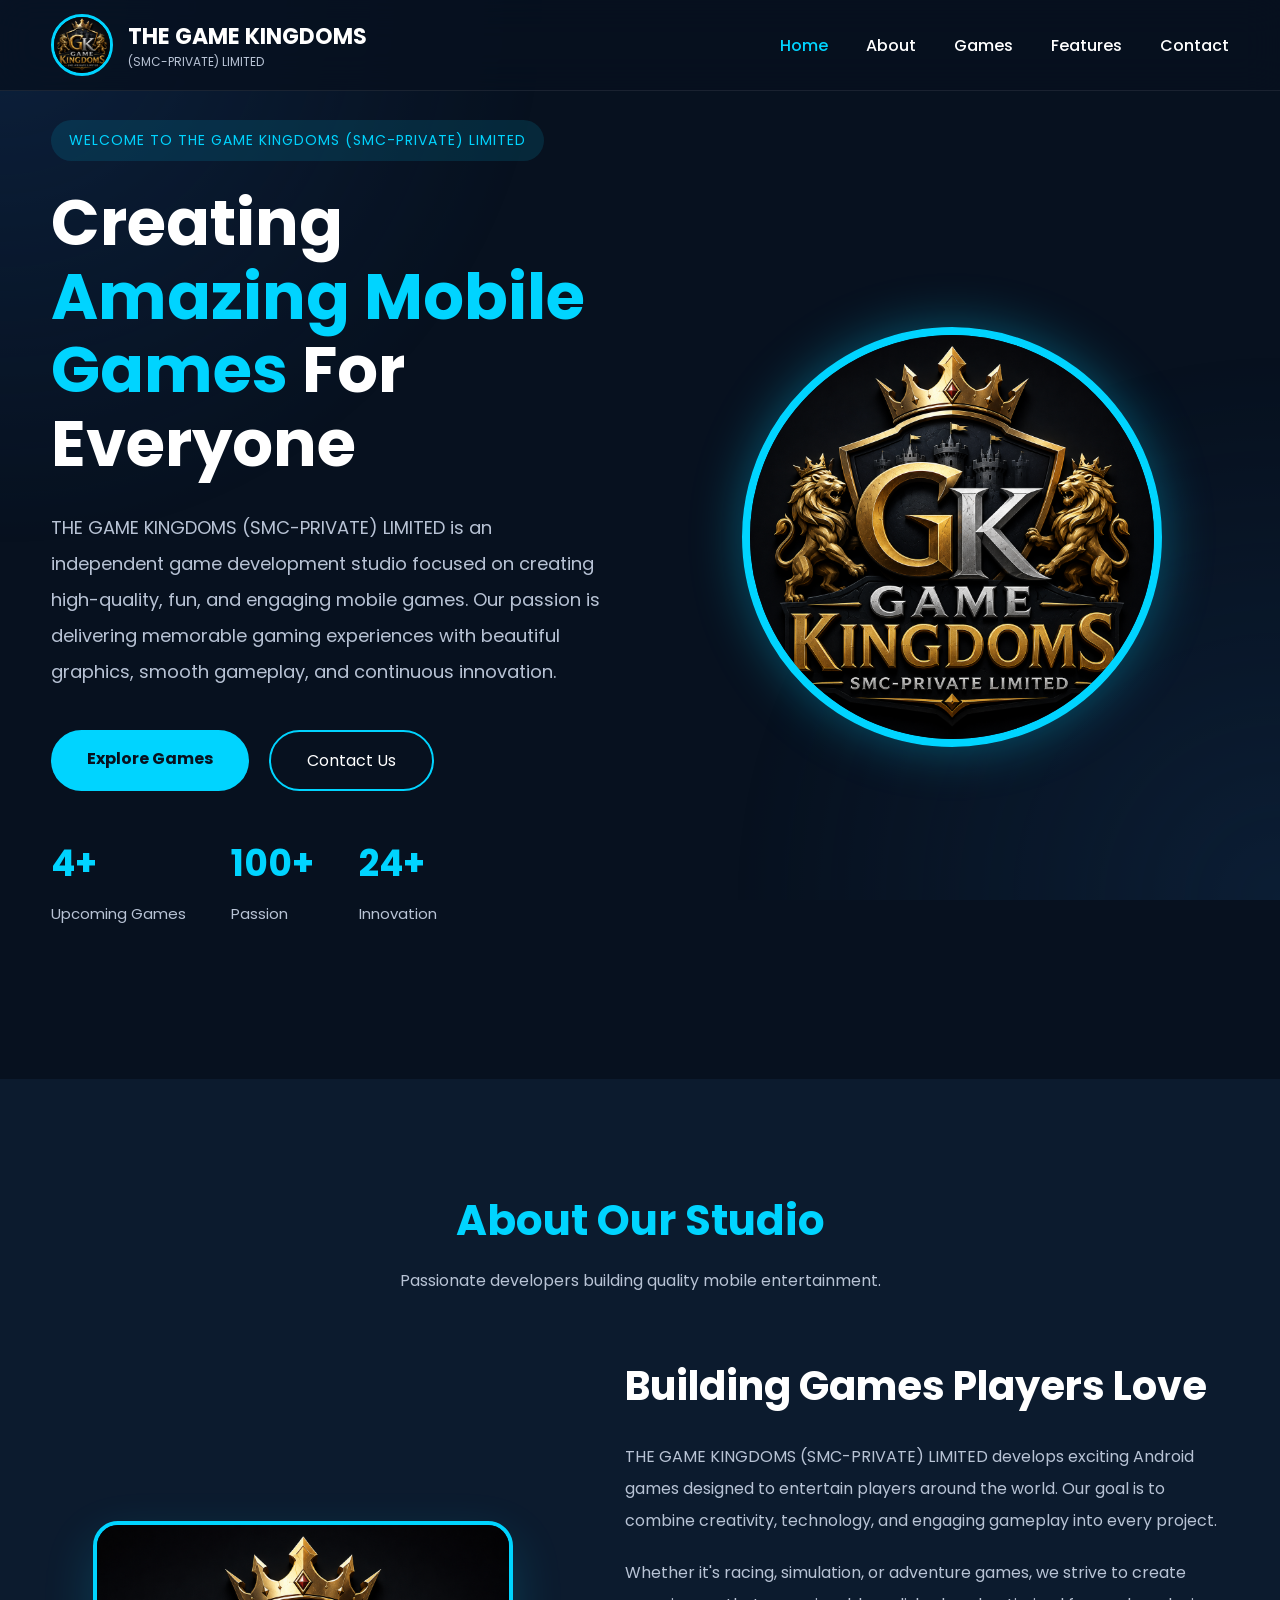
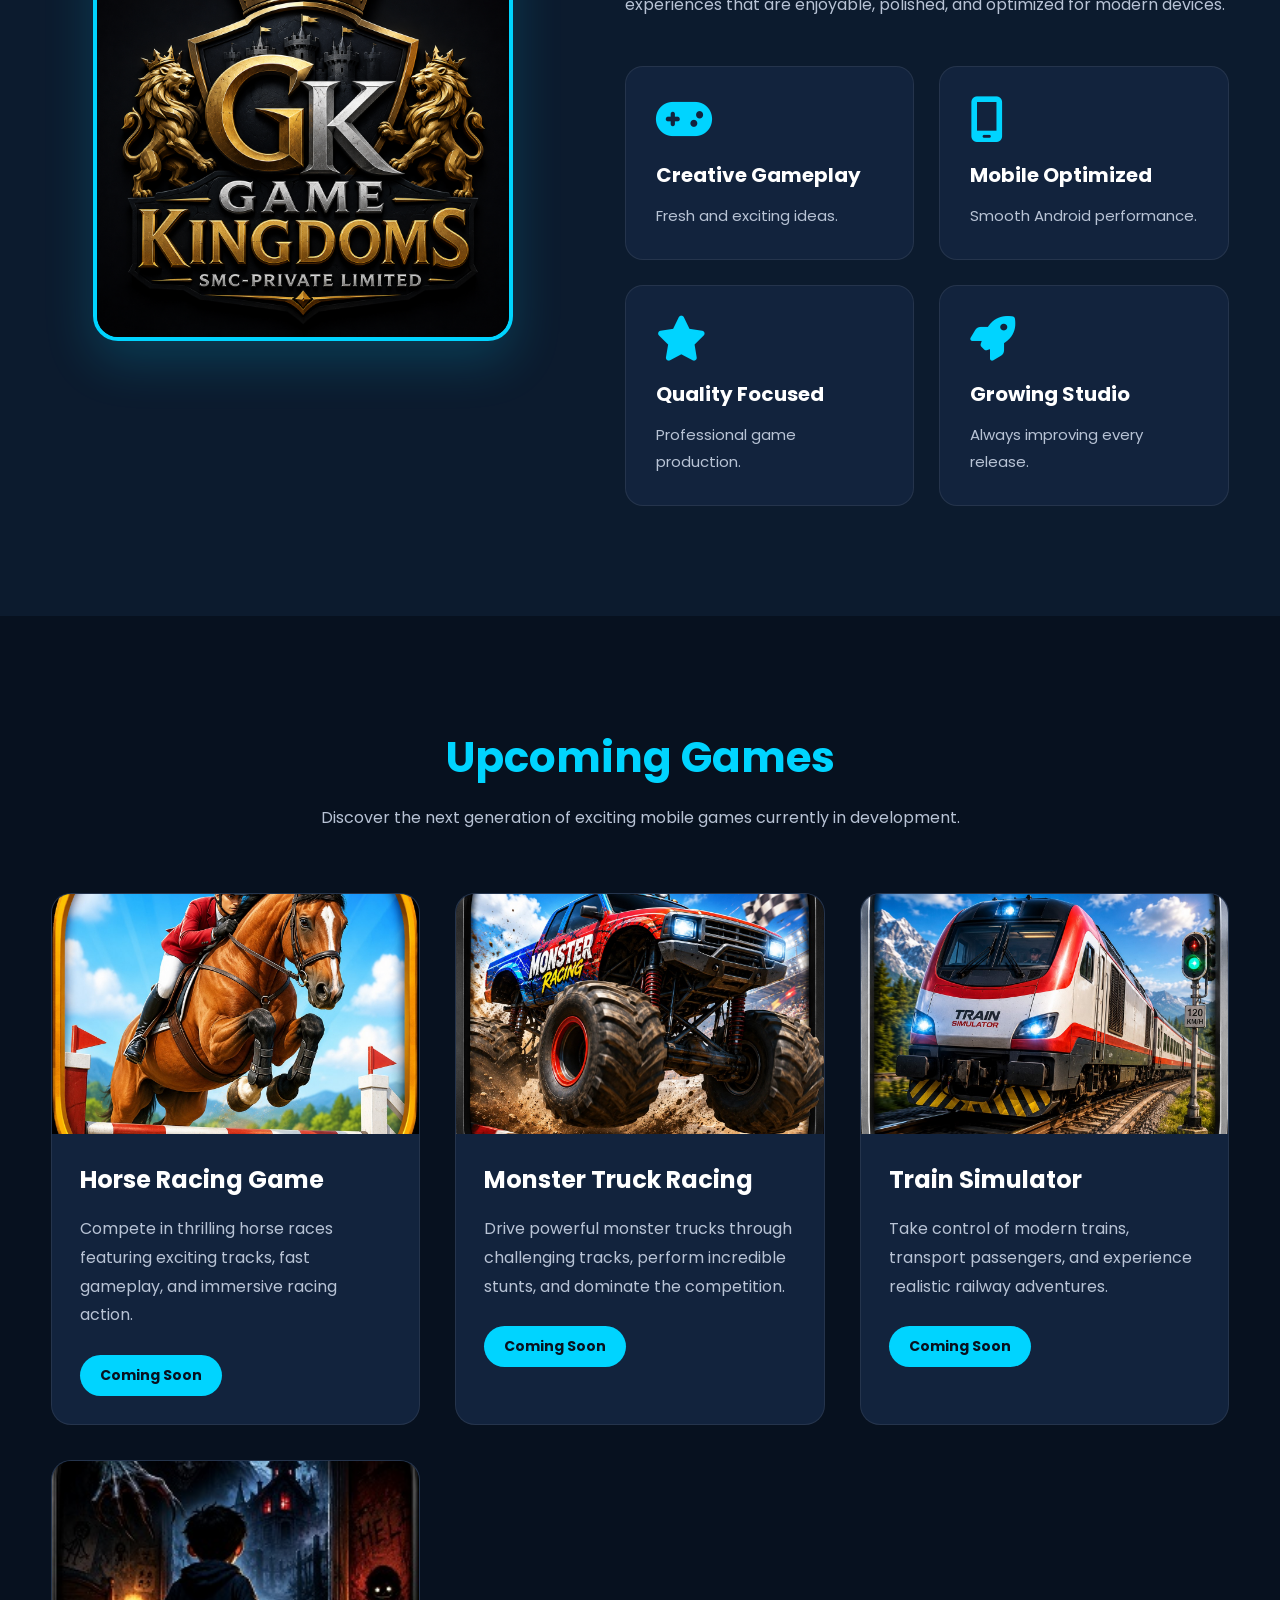
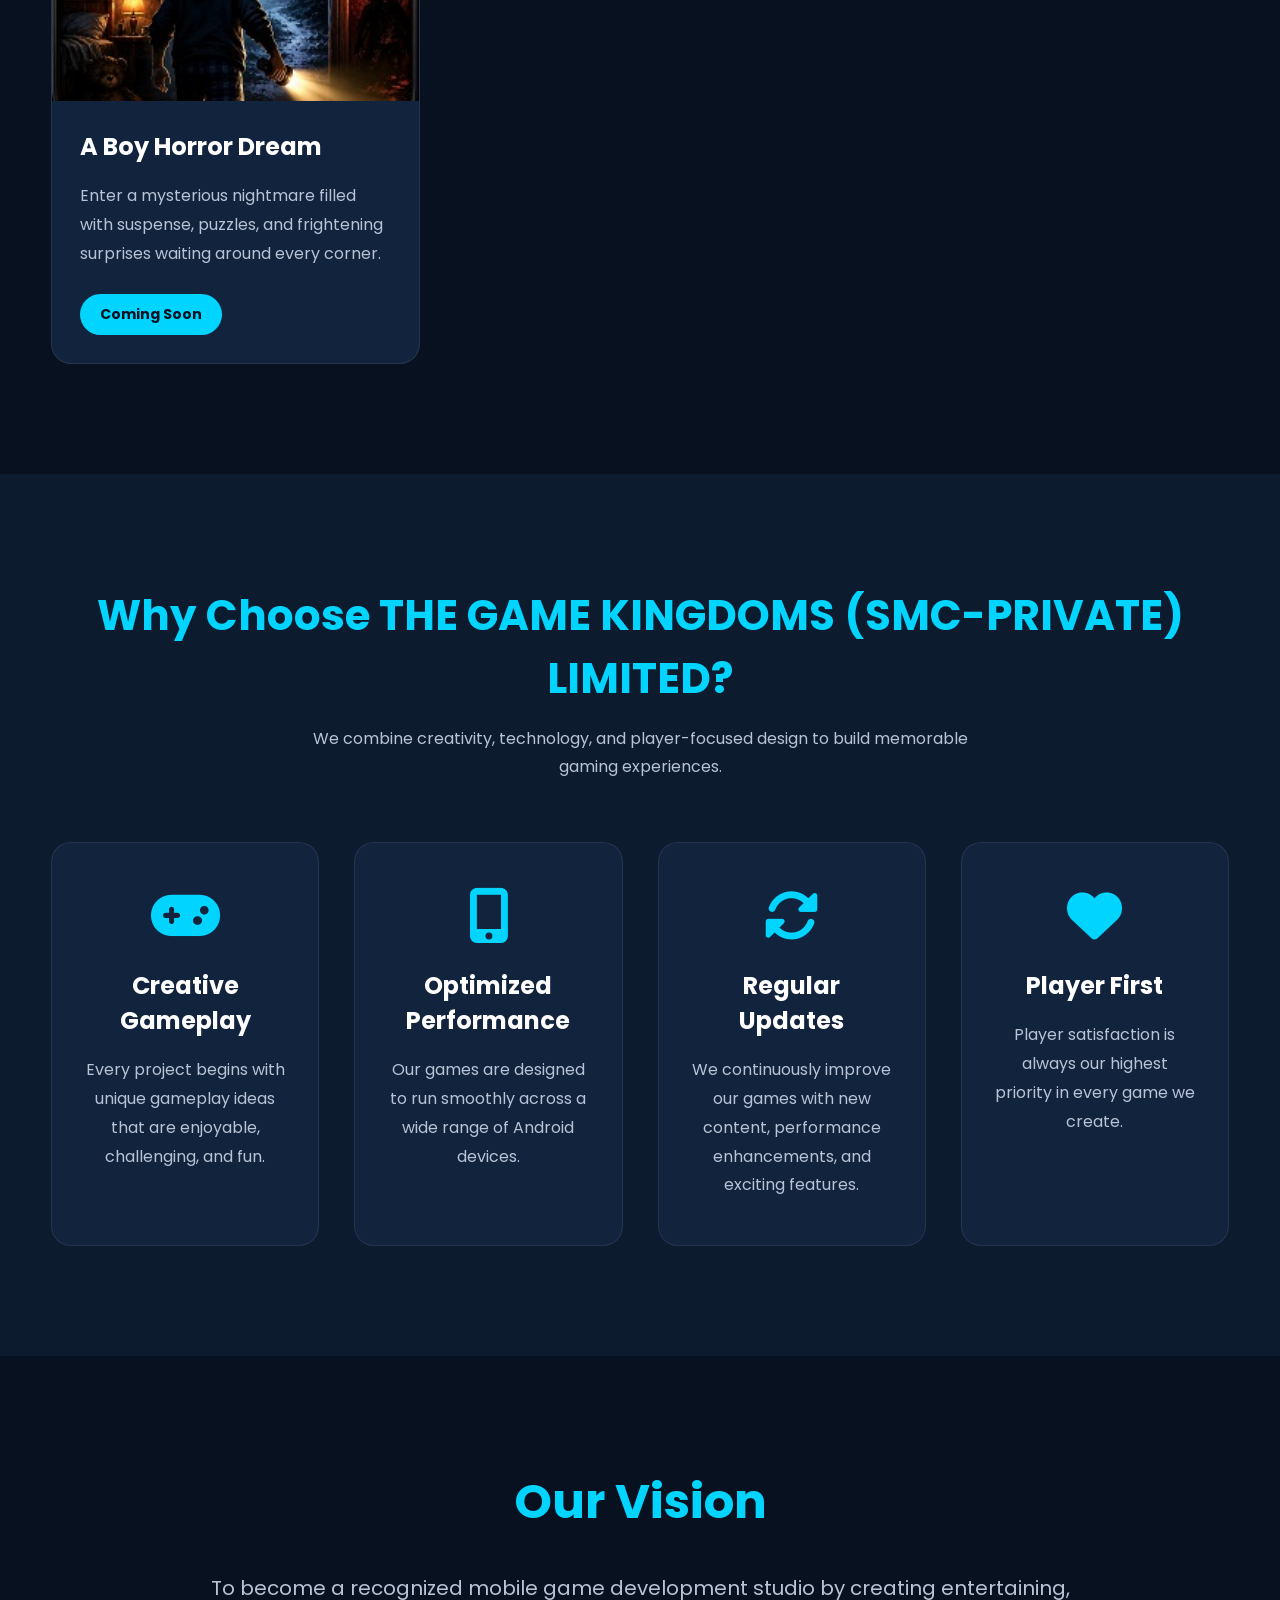
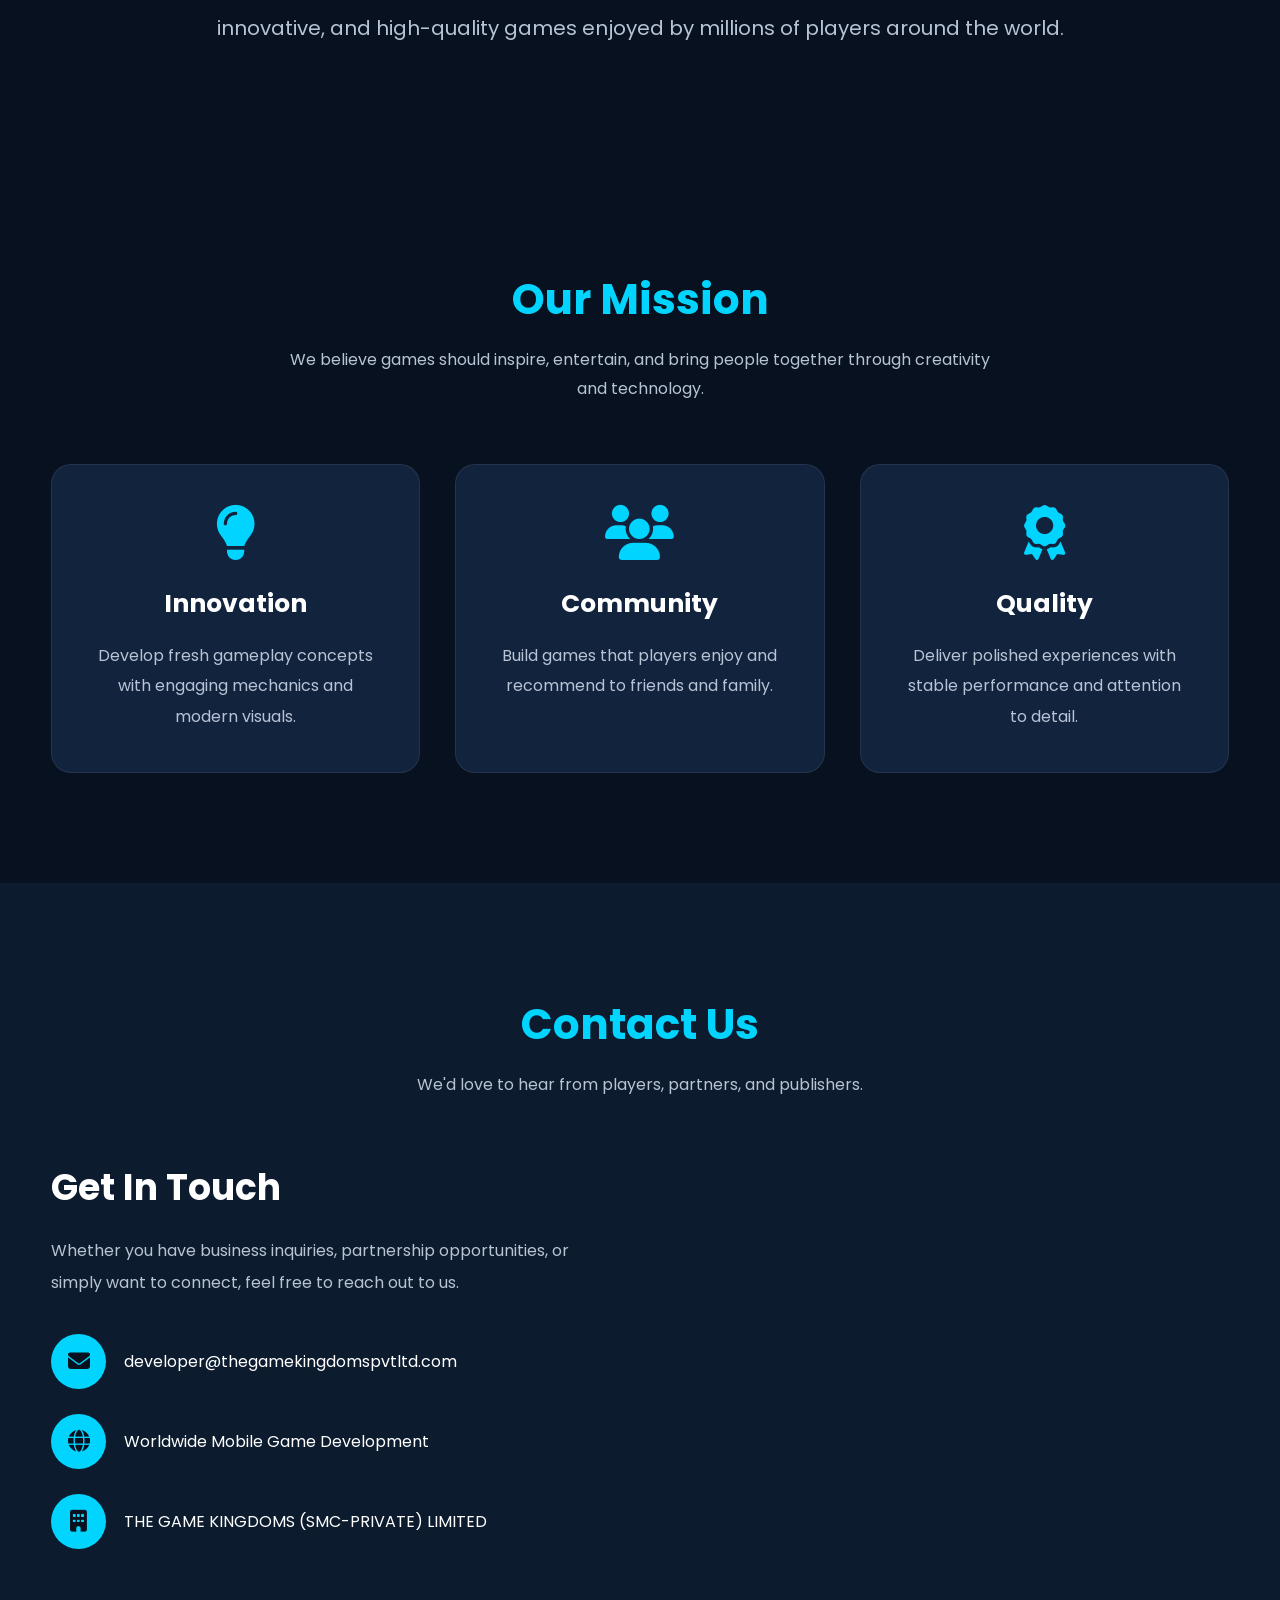
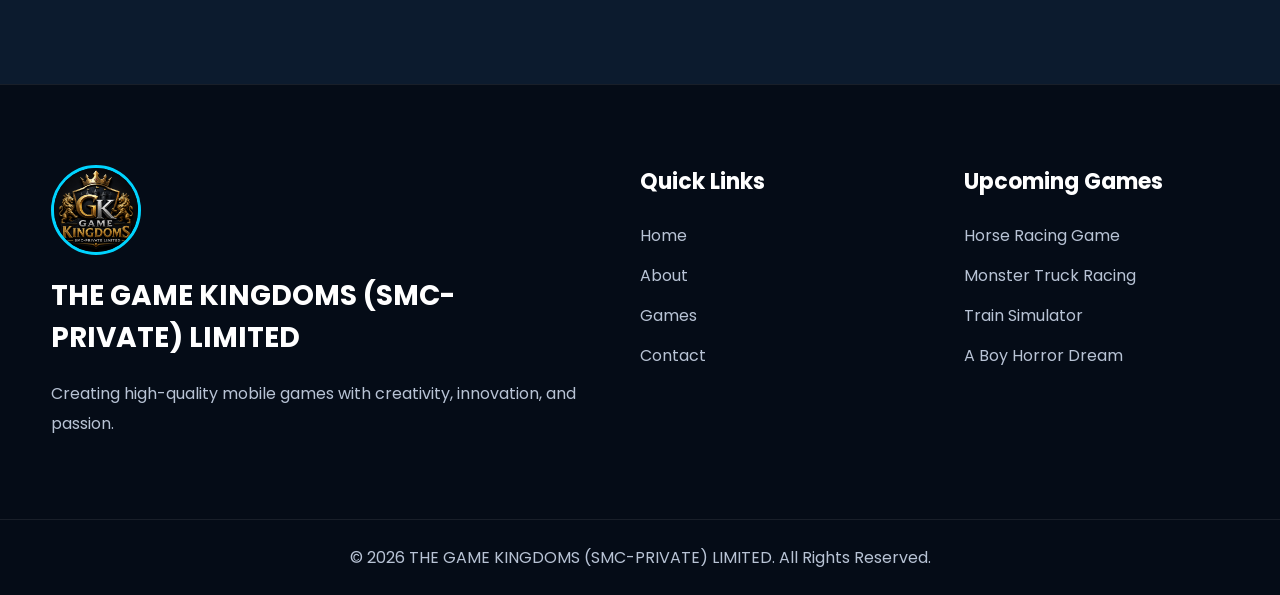
==== index.html @ 3854bd4f "Fix HTML encoding issues in index.html" ====
<!DOCTYPE html>
<html lang="en">

<head>
    <meta charset="UTF-8">
    <meta name="viewport" content="width=device-width, initial-scale=1.0">

    <title>THE GAME KINGDOMS (SMC-PRIVATE) LIMITED | Mobile Game Studio</title>

    <meta name="description"
        content="THE GAME KINGDOMS (SMC-PRIVATE) LIMITED is a professional mobile game development studio creating exciting Android games for players worldwide.">

    <meta name="keywords"
        content="THE GAME KINGDOMS (SMC-PRIVATE) LIMITED, Mobile Games, Android Games, Unity Games, Horse Racing Game, Monster Truck Racing, Train Simulator">

    <meta name="author" content="THE GAME KINGDOMS (SMC-PRIVATE) LIMITED">

    <link rel="stylesheet" href="css/style.css">

    <link rel="preconnect" href="https://fonts.googleapis.com">

    <link rel="preconnect" href="https://fonts.gstatic.com" crossorigin>

    <link href="https://fonts.googleapis.com/css2?family=Poppins:wght@300;400;500;600;700;800&display=swap"
        rel="stylesheet">

    <link rel="stylesheet"
        href="https://cdnjs.cloudflare.com/ajax/libs/font-awesome/6.7.1/css/all.min.css">
</head>

<body>

<!--======================
HEADER
=======================-->

<header>

<nav class="navbar">

<a href="#" class="logo">

<img src="images/logo.jpg" alt="Game Kingdoms Logo">

<div>

<h2>THE GAME KINGDOMS</h2>

<span>(SMC-PRIVATE) LIMITED</span>

</div>

</a>

<ul class="menu">

<li><a href="#home"> Home</a></li>

<li><a href="#about">About</a></li>

<li><a href="#games">Games</a></li>

<li><a href="#features">Features</a></li>

<li><a href="#contact">Contact</a></li>

</ul>

<div class="menu-toggle">

<i class="fa-solid fa-bars"></i>

</div>

</nav>

</header>

<!--======================
HERO
=======================-->

<section id="home" class="hero">

<div class="hero-left">

<span class="hero-tag">

WELCOME TO THE GAME KINGDOMS (SMC-PRIVATE) LIMITED

</span>

<h1>

Creating

<span>

Amazing Mobile Games

</span>

For Everyone

</h1>

<p>

THE GAME KINGDOMS (SMC-PRIVATE) LIMITED is an independent game development studio
focused on creating high-quality, fun, and engaging mobile games.
Our passion is delivering memorable gaming experiences with beautiful graphics,
smooth gameplay, and continuous innovation.

</p>

<div class="hero-buttons">

<a href="#games" class="primary-btn">

Explore Games

</a>

<a href="#contact" class="secondary-btn">

Contact Us

</a>

</div>

<div class="hero-stats">

<div>

<h2>4+</h2>

<p>Upcoming Games</p>

</div>

<div>

<h2>100%</h2>

<p>Passion</p>

</div>

<div>

<h2>24/7</h2>

<p>Innovation</p>

</div>

</div>

</div>

<div class="hero-right">

<img src="images/logo.jpg" alt="THE GAME KINGDOMS (SMC-PRIVATE) LIMITED">

</div>

</section>

<!--======================
ABOUT
=======================-->

<section id="about" class="about">

<div class="section-title">

<h2>About Our Studio</h2>

<p>

Passionate developers building quality mobile entertainment.

</p>

</div>

<div class="about-wrapper">

<div class="about-image">

<img src="images/logo.jpg" alt="Studio Logo">

</div>

<div class="about-content">

<h3>

Building Games Players Love

</h3>

<p>

THE GAME KINGDOMS (SMC-PRIVATE) LIMITED develops exciting Android games designed
to entertain players around the world. Our goal is to combine creativity,
technology, and engaging gameplay into every project.

</p>

<p>

Whether it's racing, simulation, or adventure games, we strive to create
experiences that are enjoyable, polished, and optimized for modern devices.

</p>

<div class="about-grid">

<div class="about-card">

<i class="fa-solid fa-gamepad"></i>

<h4>Creative Gameplay</h4>

<p>Fresh and exciting ideas.</p>

</div>

<div class="about-card">

<i class="fa-solid fa-mobile-screen"></i>

<h4>Mobile Optimized</h4>

<p>Smooth Android performance.</p>

</div>

<div class="about-card">

<i class="fa-solid fa-star"></i>

<h4>Quality Focused</h4>

<p>Professional game production.</p>

</div>

<div class="about-card">

<i class="fa-solid fa-rocket"></i>

<h4>Growing Studio</h4>

<p>Always improving every release.</p>

</div>

</div>

</div>

</div>

</section>

<!--======================
COMING SOON GAMES
=======================-->

<section id="games" class="games">

<div class="section-title">

<h2>Upcoming Games</h2>

<p>

Discover the next generation of exciting mobile games currently in development.

</p>

</div>

<div class="games-grid">

<div class="game-card">

<div class="game-image">

<img src="images/horse.jpg" alt="Horse Racing Game">

</div>

<div class="game-info">

<h3>Horse Racing Game</h3>

<p>

Compete in thrilling horse races featuring exciting tracks,
fast gameplay, and immersive racing action.

</p>

<span>Coming Soon</span>

</div>

</div>

<div class="game-card">

<div class="game-image">

<img src="images/truck.jpg" alt="Monster Truck Racing">

</div>

<div class="game-info">

<h3>Monster Truck Racing</h3>

<p>

Drive powerful monster trucks through challenging tracks,
perform incredible stunts, and dominate the competition.

</p>

<span>Coming Soon</span>

</div>

</div>

<div class="game-card">

<div class="game-image">

<img src="images/train.jpg" alt="Train Simulator">

</div>

<div class="game-info">

<h3>Train Simulator</h3>

<p>

Take control of modern trains,
transport passengers,
and experience realistic railway adventures.

</p>

<span>Coming Soon</span>

</div>

</div>

<div class="game-card">

<div class="game-image">

<img src="images/boy.jpg" alt="A Boy Horror Dream">

</div>

<div class="game-info">

<h3>A Boy Horror Dream</h3>

<p>

Enter a mysterious nightmare filled with suspense,
puzzles, and frightening surprises waiting around every corner.

</p>

<span>Coming Soon</span>

</div>

</div>

</div>

</section>

<!-- PART 2 CONTINUES FROM HERE -->
<!--======================
WHY CHOOSE US
=======================-->

<section id="features" class="features">

    <div class="section-title">

        <h2>Why Choose THE GAME KINGDOMS (SMC-PRIVATE) LIMITED?</h2>

        <p>
            We combine creativity, technology, and player-focused design to
            build memorable gaming experiences.
        </p>

    </div>

    <div class="feature-grid">

        <div class="feature-box">

            <i class="fas fa-gamepad"></i>

            <h3>Creative Gameplay</h3>

            <p>
                Every project begins with unique gameplay ideas that are
                enjoyable, challenging, and fun.
            </p>

        </div>

        <div class="feature-box">

            <i class="fas fa-mobile-alt"></i>

            <h3>Optimized Performance</h3>

            <p>
                Our games are designed to run smoothly across a wide range of
                Android devices.
            </p>

        </div>

        <div class="feature-box">

            <i class="fas fa-sync-alt"></i>

            <h3>Regular Updates</h3>

            <p>
                We continuously improve our games with new content,
                performance enhancements, and exciting features.
            </p>

        </div>

        <div class="feature-box">

            <i class="fas fa-heart"></i>

            <h3>Player First</h3>

            <p>
                Player satisfaction is always our highest priority in every
                game we create.
            </p>

        </div>

    </div>

</section>

<!--======================
VISION
=======================-->

<section class="vision">

    <div class="vision-overlay">

        <div class="vision-content">

            <h2>Our Vision</h2>

            <p>

                To become a recognized mobile game development studio by
                creating entertaining, innovative, and high-quality games
                enjoyed by millions of players around the world.

            </p>

        </div>

    </div>

</section>

<!--======================
MISSION
=======================-->

<section class="mission">

    <div class="section-title">

        <h2>Our Mission</h2>

        <p>

            We believe games should inspire, entertain, and bring people
            together through creativity and technology.

        </p>

    </div>

    <div class="mission-grid">

        <div class="mission-card">

            <i class="fas fa-lightbulb"></i>

            <h3>Innovation</h3>

            <p>

                Develop fresh gameplay concepts with engaging mechanics and
                modern visuals.

            </p>

        </div>

        <div class="mission-card">

            <i class="fas fa-users"></i>

            <h3>Community</h3>

            <p>

                Build games that players enjoy and recommend to friends and
                family.

            </p>

        </div>

        <div class="mission-card">

            <i class="fas fa-award"></i>

            <h3>Quality</h3>

            <p>

                Deliver polished experiences with stable performance and
                attention to detail.

            </p>

        </div>

    </div>

</section>

<!--======================
CONTACT
=======================-->

<section id="contact" class="contact">

    <div class="section-title">

        <h2>Contact Us</h2>

        <p>

            We'd love to hear from players, partners, and publishers.

        </p>

    </div>

    <div class="contact-wrapper">

        <div class="contact-info">

            <h3>Get In Touch</h3>

            <p>

                Whether you have business inquiries, partnership
                opportunities, or simply want to connect, feel free to reach
                out to us.

            </p>

            <div class="contact-item">

                <i class="fas fa-envelope"></i>

                <span>developer@thegamekingdomspvtltd.com</span>

            </div>

            <div class="contact-item">

                <i class="fas fa-globe"></i>

                <span>Worldwide Mobile Game Development</span>

            </div>

            <div class="contact-item">

                <i class="fas fa-building"></i>

                <span>THE GAME KINGDOMS (SMC-PRIVATE) LIMITED</span>

            </div>

        </div>

        <!--<div class="contact-form">-->

        <!--    <form>-->

        <!--        <input-->
        <!--            type="text"-->
        <!--            placeholder="Your Name"-->
        <!--            required>-->

        <!--        <input-->
        <!--            type="email"-->
        <!--            placeholder="Email Address"-->
        <!--            required>-->

        <!--        <input-->
        <!--            type="text"-->
        <!--            placeholder="Subject">-->

        <!--        <textarea-->
        <!--            rows="6"-->
        <!--            placeholder="Write your message..."></textarea>-->

        <!--        <button type="submit">-->

        <!--            Send Message-->

        <!--        </button>-->

        <!--    </form>-->

        <!--</div>-->

    </div>

</section>

<!--======================
FOOTER
=======================-->

<footer>

    <div class="footer-top">

        <div class="footer-about">

            <img src="images/logo.jpg" alt="Logo">

            <h3>THE GAME KINGDOMS (SMC-PRIVATE) LIMITED</h3>

            <p>

                Creating high-quality mobile games with creativity,
                innovation, and passion.

            </p>

        </div>

        <div class="footer-links">

            <h4>Quick Links</h4>

            <ul>

                <li><a href="#home">Home</a></li>

                <li><a href="#about">About</a></li>

                <li><a href="#games">Games</a></li>

                <li><a href="#contact">Contact</a></li>

            </ul>

        </div>

        <div class="footer-games">

            <h4>Upcoming Games</h4>

            <ul>

                <li>Horse Racing Game</li>

                <li>Monster Truck Racing</li>

                <li>Train Simulator</li>

                <li>A Boy Horror Dream</li>

            </ul>

        </div>

    </div>

    <div class="footer-bottom">

        <p>

            © 2026 THE GAME KINGDOMS (SMC-PRIVATE) LIMITED.
            All Rights Reserved.

        </p>

    </div>

</footer>

<script src="js/script.js"></script>

</body>

</html>
---- css/style.css ----
/*==================================================
GAME KINGDOMS SMC-PRIVATE LIMITED
Premium Gaming Website
==================================================*/

@import url('https://fonts.googleapis.com/css2?family=Poppins:wght@300;400;500;600;700;800&display=swap');

:root{

    --primary:#00d4ff;
    --secondary:#7a5cff;
    --dark:#07111f;
    --dark2:#0c1b2e;
    --card:#12233d;
    --text:#ffffff;
    --text-light:#b8c3d5;
    --border:rgba(255,255,255,.08);
    --radius:18px;
    --transition:.35s ease;

}

*{

    margin:0;
    padding:0;
    box-sizing:border-box;

}

html{

    scroll-behavior:smooth;

}

body{

    font-family:'Poppins',sans-serif;
    background:var(--dark);
    color:var(--text);
    overflow-x:hidden;

}

body::before{

    content:"";
    position:fixed;
    inset:0;

    background:
    radial-gradient(circle at top left,#173f75 0%,transparent 35%),
    radial-gradient(circle at bottom right,#16375d 0%,transparent 35%);

    opacity:.35;
    pointer-events:none;
    z-index:-1;

}

img{

    max-width:100%;
    display:block;

}

a{

    text-decoration:none;

}

ul{

    list-style:none;

}

.container{

    width:90%;
    max-width:1250px;
    margin:auto;

}

section{

    padding:110px 0;

}

.section-title{

    text-align:center;
    margin-bottom:60px;

}

.section-title h2{

    font-size:42px;
    color:var(--primary);
    margin-bottom:15px;

}

.section-title p{

    color:var(--text-light);
    max-width:700px;
    margin:auto;
    line-height:1.8;

}

/*==========================
NAVBAR
==========================*/

header{

    position:fixed;
    width:100%;
    top:0;
    left:0;
    z-index:1000;

    background:rgba(7,17,31,.82);
    backdrop-filter:blur(18px);

    border-bottom:1px solid var(--border);

}

.navbar{

    width:92%;
    max-width:1300px;
    margin:auto;

    display:flex;
    align-items:center;
    justify-content:space-between;

    height:90px;

}

.logo{

    display:flex;
    align-items:center;
    gap:15px;

    color:#fff;

}

.logo img{

    width:62px;
    height:62px;
    object-fit:cover;
    border-radius:50%;
    border:3px solid var(--primary);

}

.logo h2{

    font-size:22px;
    font-weight:700;

}

.logo span{

    display:block;
    font-size:12px;
    color:var(--text-light);

}

.menu{

    display:flex;
    gap:38px;

}

.menu a{

    color:#fff;
    font-weight:500;
    transition:var(--transition);
    position:relative;

}

.menu a:hover{

    color:var(--primary);

}

.menu a::after{

    content:"";
    position:absolute;

    left:0;
    bottom:-8px;

    width:0;
    height:2px;

    background:var(--primary);

    transition:.3s;

}

.menu a:hover::after{

    width:100%;

}

.menu-toggle{

    display:none;
    color:#fff;
    font-size:28px;
    cursor:pointer;

}

/*==========================
HERO
==========================*/

.hero{

    width:92%;
    max-width:1300px;

    margin:auto;

    min-height:100vh;

    display:flex;
    align-items:center;
    justify-content:space-between;

    gap:70px;

    padding-top:120px;

}

.hero-left{

    flex:1;

}

.hero-tag{

    display:inline-block;

    background:rgba(0,212,255,.12);

    color:var(--primary);

    padding:10px 18px;

    border-radius:30px;

    margin-bottom:25px;

    font-size:14px;
    letter-spacing:1px;

}

.hero-left h1{

    font-size:64px;
    line-height:1.15;
    margin-bottom:30px;

}

.hero-left h1 span{

    color:var(--primary);

}

.hero-left p{

    color:var(--text-light);

    line-height:2;

    margin-bottom:40px;

    font-size:18px;

}

.hero-buttons{

    display:flex;
    gap:20px;
    margin-bottom:45px;

}

.primary-btn{

    padding:16px 36px;

    background:var(--primary);

    color:#08111f;

    border-radius:50px;

    font-weight:700;

    transition:var(--transition);

}

.primary-btn:hover{

    transform:translateY(-4px);

    box-shadow:0 12px 30px rgba(0,212,255,.35);

}

.secondary-btn{

    padding:16px 36px;

    border:2px solid var(--primary);

    color:#fff;

    border-radius:50px;

    transition:var(--transition);

}

.secondary-btn:hover{

    background:var(--primary);

    color:#08111f;

}

.hero-stats{

    display:flex;
    gap:45px;

}

.hero-stats h2{

    color:var(--primary);
    font-size:36px;

}

.hero-stats p{

    margin-top:8px;
    font-size:15px;

}

.hero-right{

    flex:1;

    display:flex;
    justify-content:center;

}

.hero-right img{

    width:420px;
    border-radius:50%;

    border:8px solid var(--primary);

    box-shadow:0 0 50px rgba(0,212,255,.35);

    animation:float 4s ease-in-out infinite;

}

@keyframes float{

    0%{transform:translateY(0);}
    50%{transform:translateY(-15px);}
    100%{transform:translateY(0);}

}
/*==================================================
ABOUT SECTION
==================================================*/

.about{

    background:var(--dark2);

}

.about-wrapper{

    width:92%;
    max-width:1300px;
    margin:auto;

    display:grid;
    grid-template-columns:1fr 1.2fr;
    gap:70px;
    align-items:center;

}

.about-image{

    display:flex;
    justify-content:center;

}

.about-image img{

    width:420px;
    border-radius:25px;
    border:4px solid var(--primary);
    box-shadow:0 20px 50px rgba(0,212,255,.18);

}

.about-content h3{

    font-size:40px;
    margin-bottom:25px;

}

.about-content p{

    color:var(--text-light);
    line-height:2;
    margin-bottom:20px;

}

.about-grid{

    margin-top:45px;

    display:grid;

    grid-template-columns:repeat(2,1fr);

    gap:25px;

}

.about-card{

    background:var(--card);

    padding:30px;

    border-radius:var(--radius);

    border:1px solid var(--border);

    transition:var(--transition);

}

.about-card:hover{

    transform:translateY(-10px);

    border-color:var(--primary);

    box-shadow:0 20px 40px rgba(0,212,255,.15);

}

.about-card i{

    font-size:45px;

    color:var(--primary);

    margin-bottom:18px;

}

.about-card h4{

    margin-bottom:12px;

    font-size:20px;

}

.about-card p{

    margin:0;

    line-height:1.8;

    font-size:15px;

}

/*==================================================
GAMES SECTION
==================================================*/

.games{

    background:var(--dark);

}

.games-grid{

    width:92%;
    max-width:1300px;
    margin:auto;

    display:grid;

    grid-template-columns:repeat(auto-fit,minmax(280px,1fr));

    gap:35px;

}

.game-card{

    background:var(--card);

    border-radius:20px;

    overflow:hidden;

    border:1px solid var(--border);

    transition:.4s;

    position:relative;

}

.game-card:hover{

    transform:translateY(-12px);

    border-color:var(--primary);

    box-shadow:0 25px 45px rgba(0,212,255,.18);

}

.game-image{

    overflow:hidden;

}

.game-image img{

    width:100%;

    height:240px;

    object-fit:cover;

    transition:.5s;

}

.game-card:hover img{

    transform:scale(1.08);

}

.game-info{

    padding:28px;

}

.game-info h3{

    font-size:24px;

    margin-bottom:18px;

}

.game-info p{

    color:var(--text-light);

    line-height:1.8;

    margin-bottom:25px;

}

.game-info span{

    display:inline-block;

    background:var(--primary);

    color:#08111f;

    padding:10px 20px;

    border-radius:30px;

    font-weight:700;

    font-size:14px;

}

/* Glow border */

.game-card::before{

    content:"";

    position:absolute;

    inset:0;

    border-radius:20px;

    padding:1px;

    background:linear-gradient(135deg,
    transparent,
    rgba(0,212,255,.5),
    transparent);

    -webkit-mask:
        linear-gradient(#fff 0 0) content-box,
        linear-gradient(#fff 0 0);

    -webkit-mask-composite:xor;

            mask-composite:exclude;

    opacity:0;

    transition:.4s;

}

.game-card:hover::before{

    opacity:1;

}
/*==================================================
WHY CHOOSE US
==================================================*/

.features{

    background:var(--dark2);

}

.feature-grid{

    width:92%;
    max-width:1300px;

    margin:auto;

    display:grid;

    grid-template-columns:repeat(auto-fit,minmax(260px,1fr));

    gap:35px;

}

.feature-box{

    background:var(--card);

    padding:45px 30px;

    border-radius:20px;

    text-align:center;

    border:1px solid var(--border);

    transition:.4s;

}

.feature-box:hover{

    transform:translateY(-12px);

    border-color:var(--primary);

    box-shadow:0 20px 40px rgba(0,212,255,.18);

}

.feature-box i{

    font-size:55px;

    color:var(--primary);

    margin-bottom:25px;

}

.feature-box h3{

    font-size:24px;

    margin-bottom:18px;

}

.feature-box p{

    color:var(--text-light);

    line-height:1.8;

}

/*==================================================
VISION
==================================================*/

.vision{

    background:

    linear-gradient(rgba(7,17,31,.88),

    rgba(7,17,31,.88)),

    url("images/herobg.jpg");

    background-size:cover;

    background-position:center;

    background-attachment:fixed;

}

.vision-overlay{

    width:100%;

}

.vision-content{

    width:90%;

    max-width:900px;

    margin:auto;

    text-align:center;

}

.vision-content h2{

    color:var(--primary);

    font-size:48px;

    margin-bottom:30px;

}

.vision-content p{

    font-size:20px;

    line-height:2;

    color:var(--text-light);

}

/*==================================================
MISSION
==================================================*/

.mission{

    background:var(--dark);

}

.mission-grid{

    width:92%;

    max-width:1200px;

    margin:auto;

    display:grid;

    grid-template-columns:repeat(auto-fit,minmax(280px,1fr));

    gap:35px;

}

.mission-card{

    background:var(--card);

    border-radius:20px;

    padding:40px;

    text-align:center;

    border:1px solid var(--border);

    transition:.4s;

}

.mission-card:hover{

    transform:translateY(-10px);

    border-color:var(--primary);

}

.mission-card i{

    font-size:55px;

    color:var(--primary);

    margin-bottom:25px;

}

.mission-card h3{

    margin-bottom:18px;

    font-size:25px;

}

.mission-card p{

    color:var(--text-light);

    line-height:1.9;

}

/*==================================================
CONTACT
==================================================*/

.contact{

    background:var(--dark2);

}

.contact-wrapper{

    width:92%;

    max-width:1300px;

    margin:auto;

    display:grid;

    grid-template-columns:1fr 1fr;

    gap:60px;

}

.contact-info h3{

    font-size:36px;

    margin-bottom:20px;

}

.contact-info p{

    color:var(--text-light);

    line-height:2;

    margin-bottom:35px;

}

.contact-item{

    display:flex;

    align-items:center;

    gap:18px;

    margin-bottom:25px;

}

.contact-item i{

    width:55px;

    height:55px;

    display:flex;

    justify-content:center;

    align-items:center;

    background:var(--primary);

    color:#08111f;

    border-radius:50%;

    font-size:22px;

}

.contact-form{

    background:var(--card);

    padding:40px;

    border-radius:20px;

    border:1px solid var(--border);

}

.contact-form input,

.contact-form textarea{

    width:100%;

    background:#182943;

    color:#fff;

    border:none;

    outline:none;

    margin-bottom:20px;

    padding:18px;

    border-radius:12px;

    font-family:'Poppins',sans-serif;

}

.contact-form textarea{

    resize:none;

}

.contact-form button{

    width:100%;

    padding:18px;

    border:none;

    background:var(--primary);

    color:#08111f;

    font-weight:700;

    font-size:17px;

    border-radius:50px;

    cursor:pointer;

    transition:.3s;

}

.contact-form button:hover{

    transform:translateY(-3px);

    box-shadow:0 15px 30px rgba(0,212,255,.25);

}
/*==================================================
FOOTER
==================================================*/

footer{

    background:#050c17;

    border-top:1px solid var(--border);

}

.footer-top{

    width:92%;

    max-width:1300px;

    margin:auto;

    display:grid;

    grid-template-columns:2fr 1fr 1fr;

    gap:60px;

    padding:80px 0;

}

.footer-about img{

    width:90px;

    height:90px;

    object-fit:cover;

    border-radius:50%;

    border:3px solid var(--primary);

    margin-bottom:20px;

}

.footer-about h3{

    font-size:28px;

    margin-bottom:20px;

}

.footer-about p{

    color:var(--text-light);

    line-height:1.9;

}

.footer-links h4,

.footer-games h4{

    margin-bottom:25px;

    font-size:22px;

}

.footer-links ul li,

.footer-games ul li{

    margin-bottom:15px;

}

.footer-links a{

    color:var(--text-light);

    transition:.3s;

}

.footer-links a:hover{

    color:var(--primary);

    padding-left:8px;

}

.footer-games li{

    color:var(--text-light);

}

.footer-bottom{

    border-top:1px solid rgba(255,255,255,.08);

    text-align:center;

    padding:25px;

    color:var(--text-light);

}

/*==================================================
SCROLLBAR
==================================================*/

::-webkit-scrollbar{

    width:10px;

}

::-webkit-scrollbar-track{

    background:#091423;

}

::-webkit-scrollbar-thumb{

    background:var(--primary);

    border-radius:20px;

}

::-webkit-scrollbar-thumb:hover{

    background:#33ddff;

}

/*==================================================
SELECTION
==================================================*/

::selection{

    background:var(--primary);

    color:#07111f;

}

/*==================================================
SMOOTH ANIMATIONS
==================================================*/

section{

    animation:fadeUp .9s ease;

}

@keyframes fadeUp{

    from{

        opacity:0;

        transform:translateY(40px);

    }

    to{

        opacity:1;

        transform:translateY(0);

    }

}

/*==================================================
HOVER EFFECTS
==================================================*/

button,
.primary-btn,
.secondary-btn,
.game-card,
.about-card,
.feature-box,
.mission-card{

    transition:all .35s ease;

}

img{

    user-select:none;

}

/*==================================================
RESPONSIVE
==================================================*/

@media(max-width:1100px){

.hero{

flex-direction:column;

text-align:center;

padding-top:150px;

}

.hero-buttons{

justify-content:center;

}

.hero-stats{

justify-content:center;

}

.about-wrapper{

grid-template-columns:1fr;

text-align:center;

}

.about-grid{

grid-template-columns:1fr 1fr;

}

.contact-wrapper{

grid-template-columns:1fr;

}

.footer-top{

grid-template-columns:1fr;

text-align:center;

}

.footer-about img{

margin:auto auto 20px;

}

}

@media(max-width:900px){

.menu{

display:none;

}

.menu-toggle{

display:block;

}

.hero-left h1{

font-size:48px;

}

.hero-right img{

width:300px;

}

.section-title h2{

font-size:36px;

}

.vision-content h2{

font-size:38px;

}

}

@media(max-width:768px){

.about-grid{

grid-template-columns:1fr;

}

.games-grid{

grid-template-columns:1fr;

}

.feature-grid{

grid-template-columns:1fr;

}

.mission-grid{

grid-template-columns:1fr;

}

.hero-buttons{

flex-direction:column;

}

.primary-btn,

.secondary-btn{

text-align:center;

}

.hero-stats{

flex-direction:column;

gap:20px;

}

.contact-form{

padding:25px;

}

}

@media(max-width:500px){

.logo img{

width:50px;

height:50px;

}

.logo h2{

font-size:18px;

}

.hero-left h1{

font-size:38px;

}

.hero-left p{

font-size:16px;

}

.hero-right img{

width:230px;

}

.section-title h2{

font-size:30px;

}

.about-content h3{

font-size:30px;

}

.contact-info h3{

font-size:28px;

}

.vision-content p{

font-size:17px;

}

}
.show-menu{

display:flex !important;

flex-direction:column;

position:absolute;

top:90px;

left:0;

width:100%;

background:#07111f;

padding:30px 0;

gap:25px;

text-align:center;

border-top:1px solid rgba(255,255,255,.08);

}

.active{

color:var(--primary)!important;

}

.sticky{

background:rgba(5,12,25,.95)!important;

backdrop-filter:blur(18px);

box-shadow:0 15px 35px rgba(0,0,0,.35);

}

/*=============================
REVEAL ANIMATION
=============================*/

.section-title,
.about-card,
.game-card,
.feature-box,
.mission-card,
.contact-form,
.contact-info{

    opacity:0;

    transform:translateY(60px);

    transition:all .8s ease;

}

.reveal{

    opacity:1;

    transform:translateY(0);

}

/*=============================
BUTTON RIPPLE
=============================*/

.primary-btn,
.secondary-btn,
.contact-form button{

    position:relative;

    overflow:hidden;

}

.ripple{

    position:absolute;

    width:20px;

    height:20px;

    background:rgba(255,255,255,.45);

    border-radius:50%;

    transform:translate(-50%,-50%) scale(0);

    animation:rippleEffect .6s linear;

    pointer-events:none;

}

@keyframes rippleEffect{

    to{

        transform:translate(-50%,-50%) scale(18);

        opacity:0;

    }

}
/*==================================================
BACK TO TOP
==================================================*/

.back-to-top{

position:fixed;

right:30px;

bottom:30px;

width:55px;

height:55px;

border:none;

border-radius:50%;

background:var(--primary);

color:#08111f;

font-size:20px;

cursor:pointer;

opacity:0;

visibility:hidden;

transition:.35s;

z-index:999;

box-shadow:0 10px 25px rgba(0,212,255,.35);

}

.show-top{

opacity:1;

visibility:visible;

}

.back-to-top:hover{

transform:translateY(-6px);

box-shadow:0 15px 30px rgba(0,212,255,.45);

}

/* Smooth navbar animation */

header{

transition:.35s;

}

/* Loading state */

.loaded{

animation:fadeWebsite .8s ease;

}

@keyframes fadeWebsite{

from{

opacity:0;

}

to{

opacity:1;

}

}
/*==================================================
END OF FILE
==================================================*/
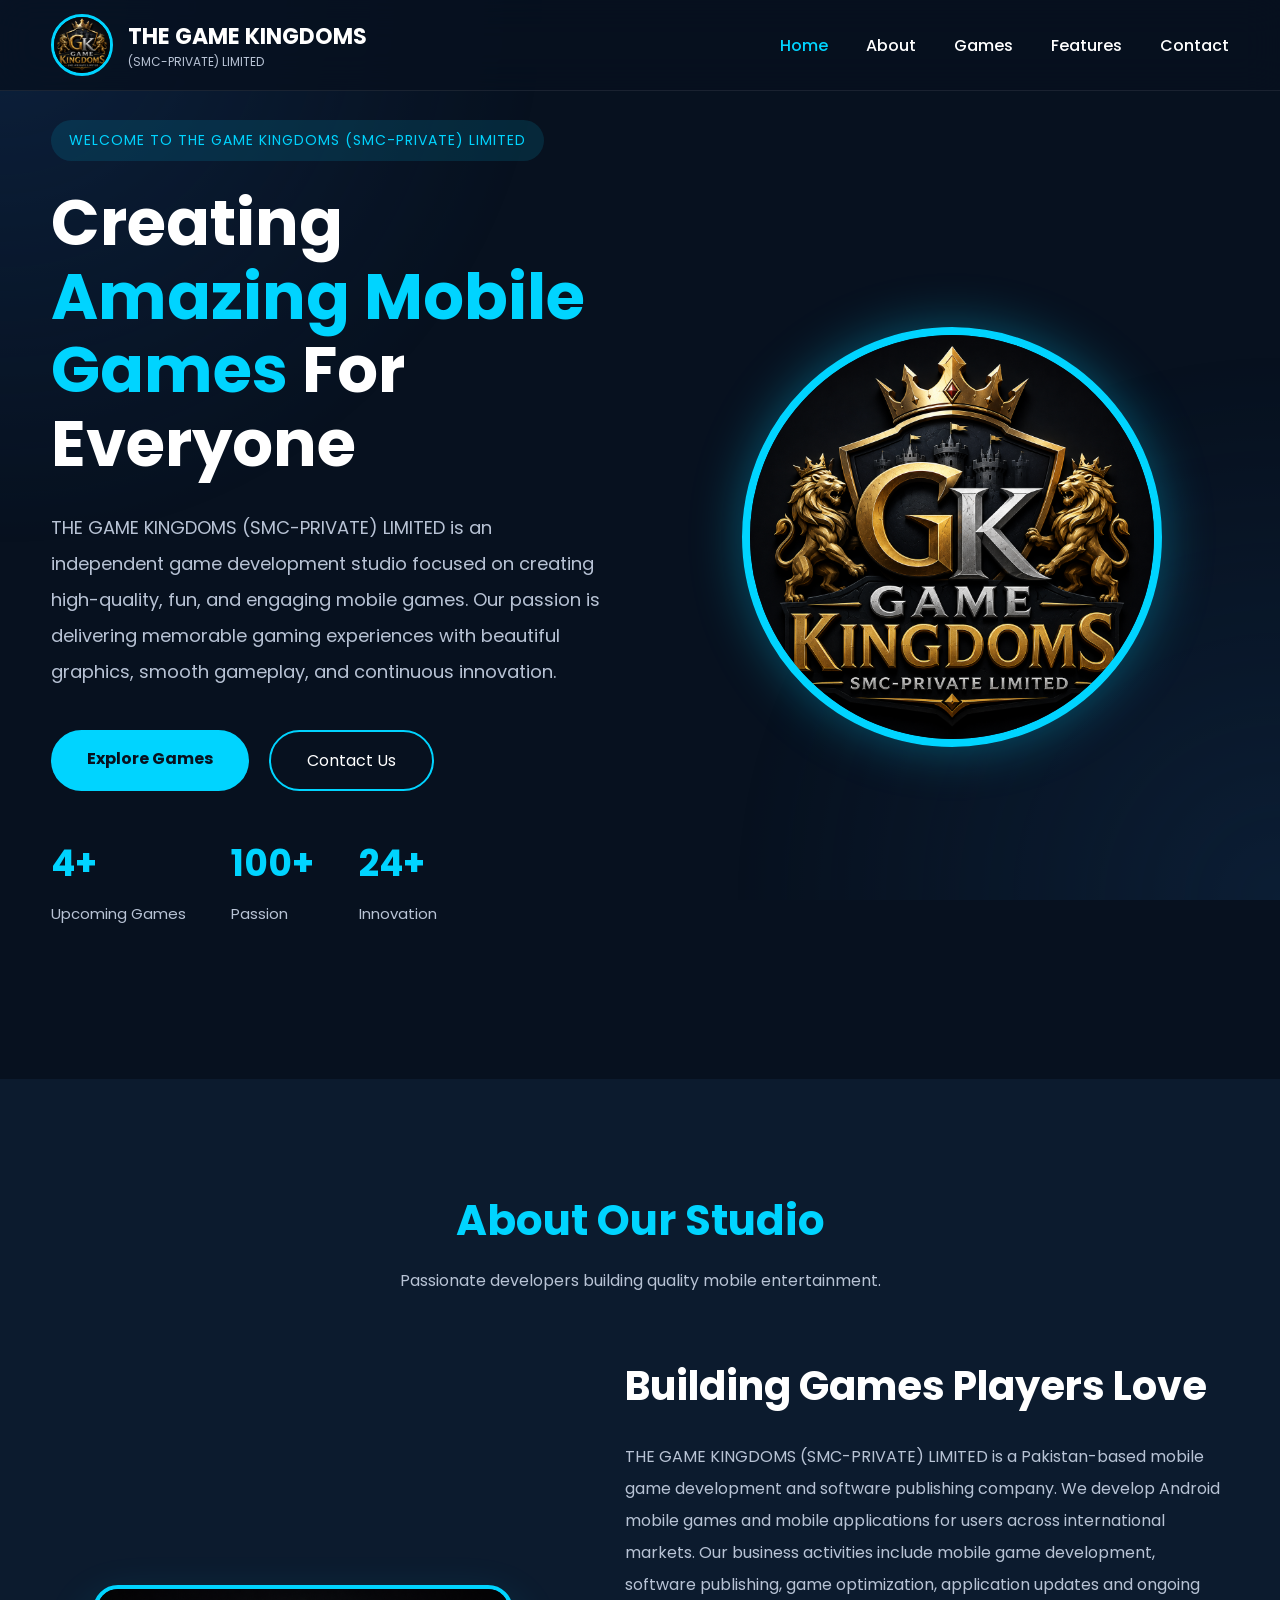
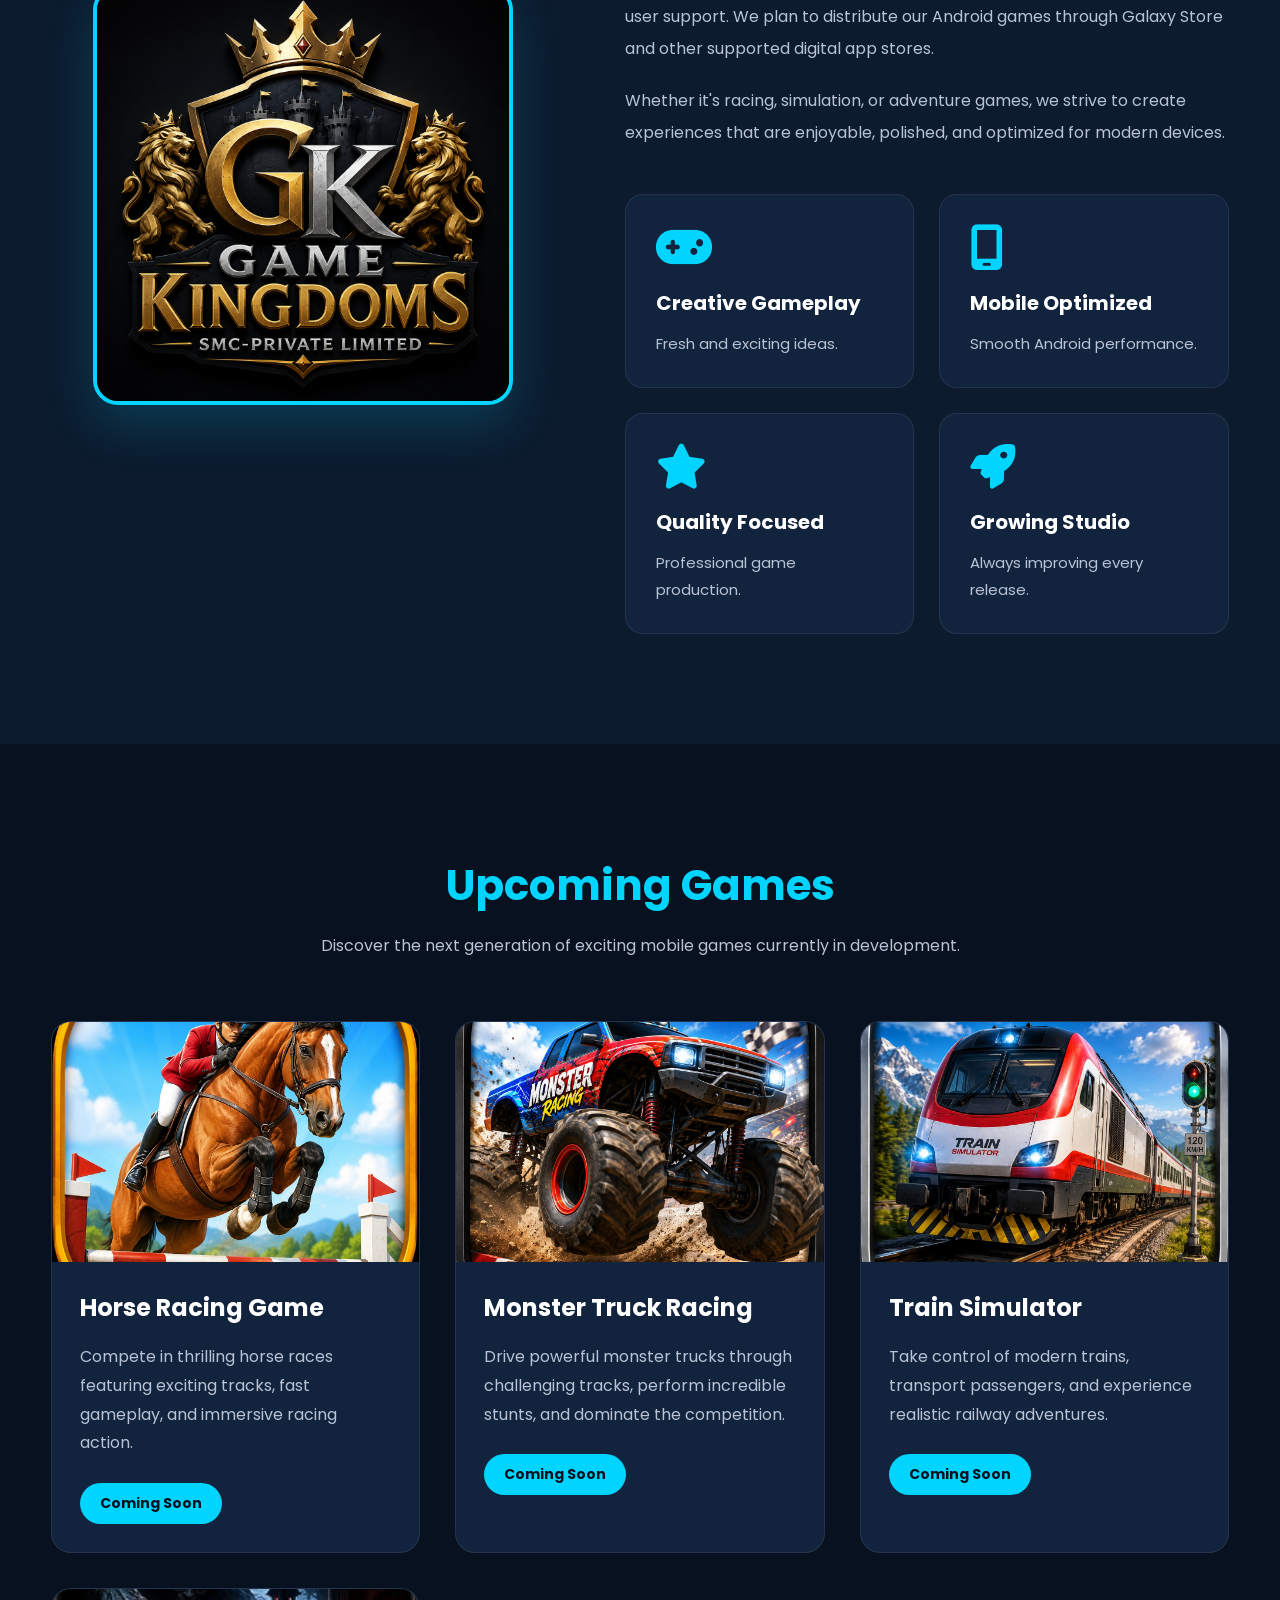
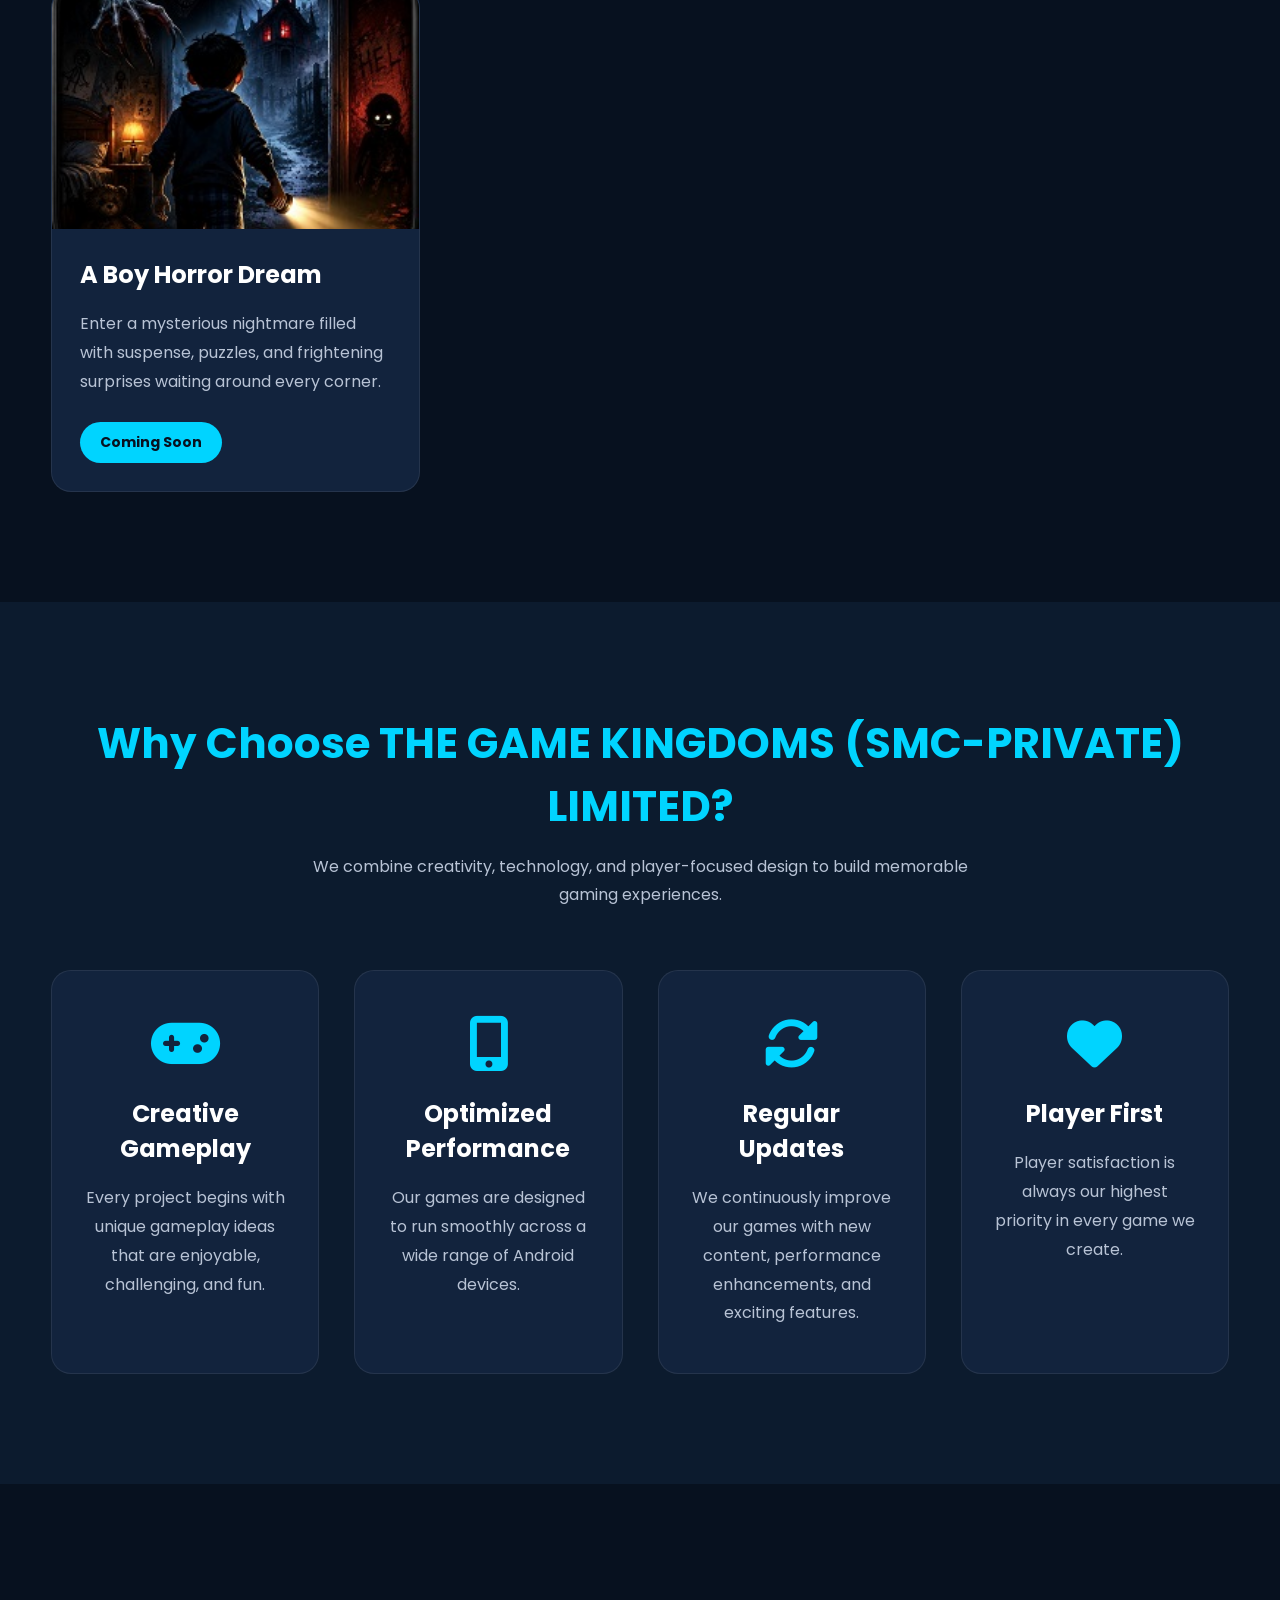
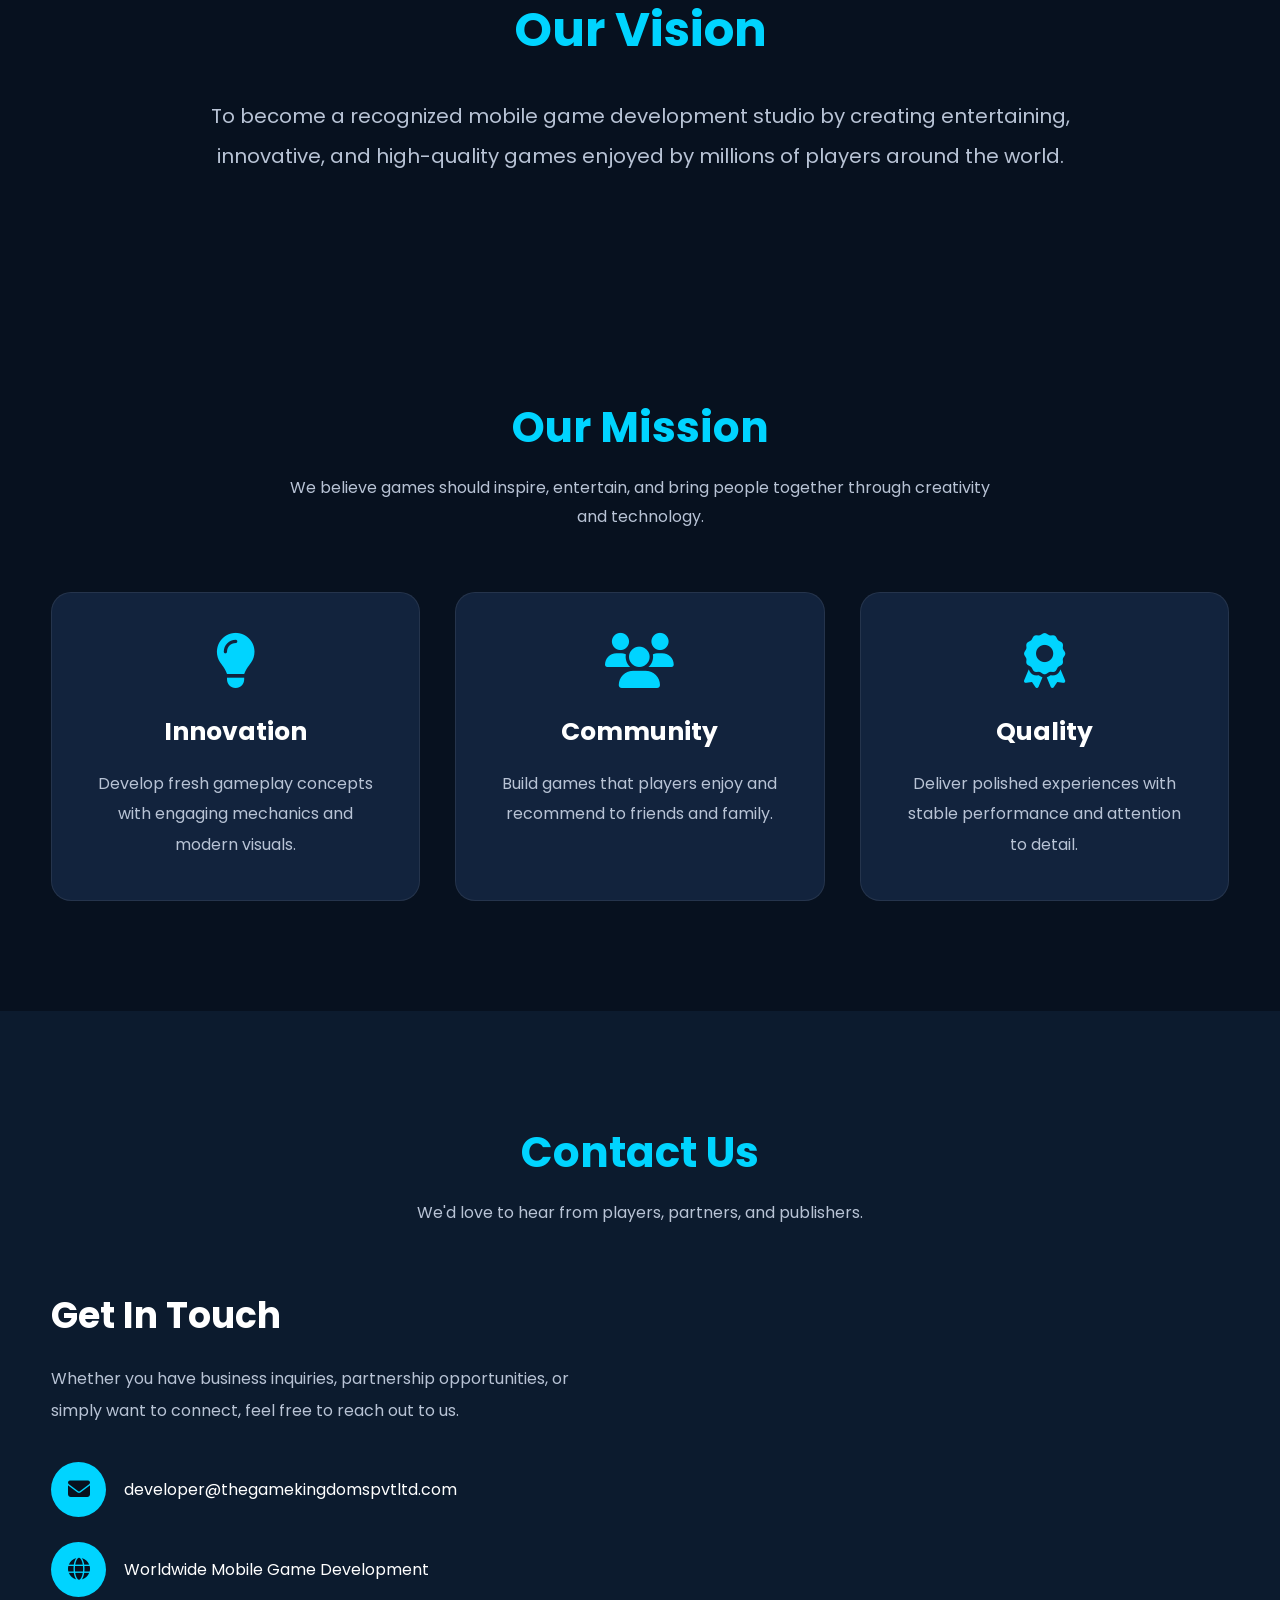
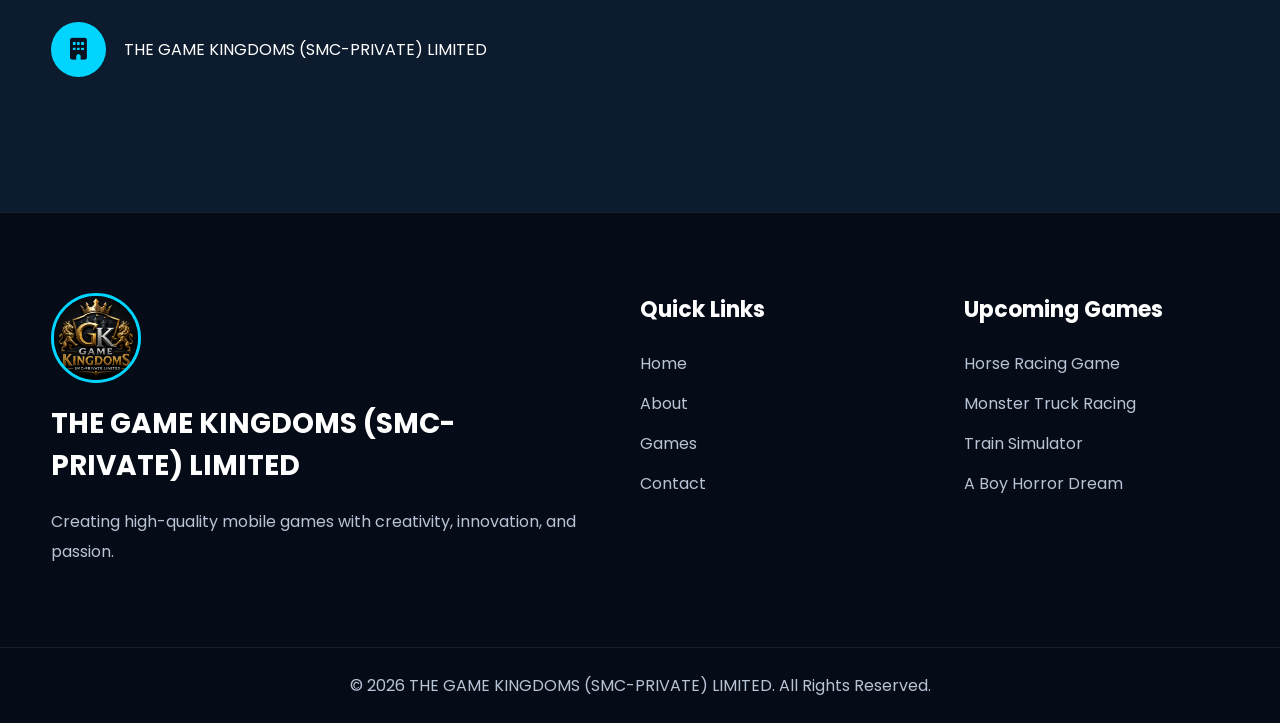
==== commit 33812909: "Update index.html" ====
--- a/index.html
+++ b/index.html
@@ -203,9 +203,11 @@
 
 <p>
 
-THE GAME KINGDOMS (SMC-PRIVATE) LIMITED develops exciting Android games designed
-to entertain players around the world. Our goal is to combine creativity,
-technology, and engaging gameplay into every project.
+THE GAME KINGDOMS (SMC-PRIVATE) LIMITED is a Pakistan-based mobile game development 
+and software publishing company. We develop Android mobile games and mobile applications
+for users across international markets. Our business activities include mobile game development, 
+software publishing, game optimization, application updates and ongoing user support.
+We plan to distribute our Android games through Galaxy Store and other supported digital app stores.
 
 </p>
 
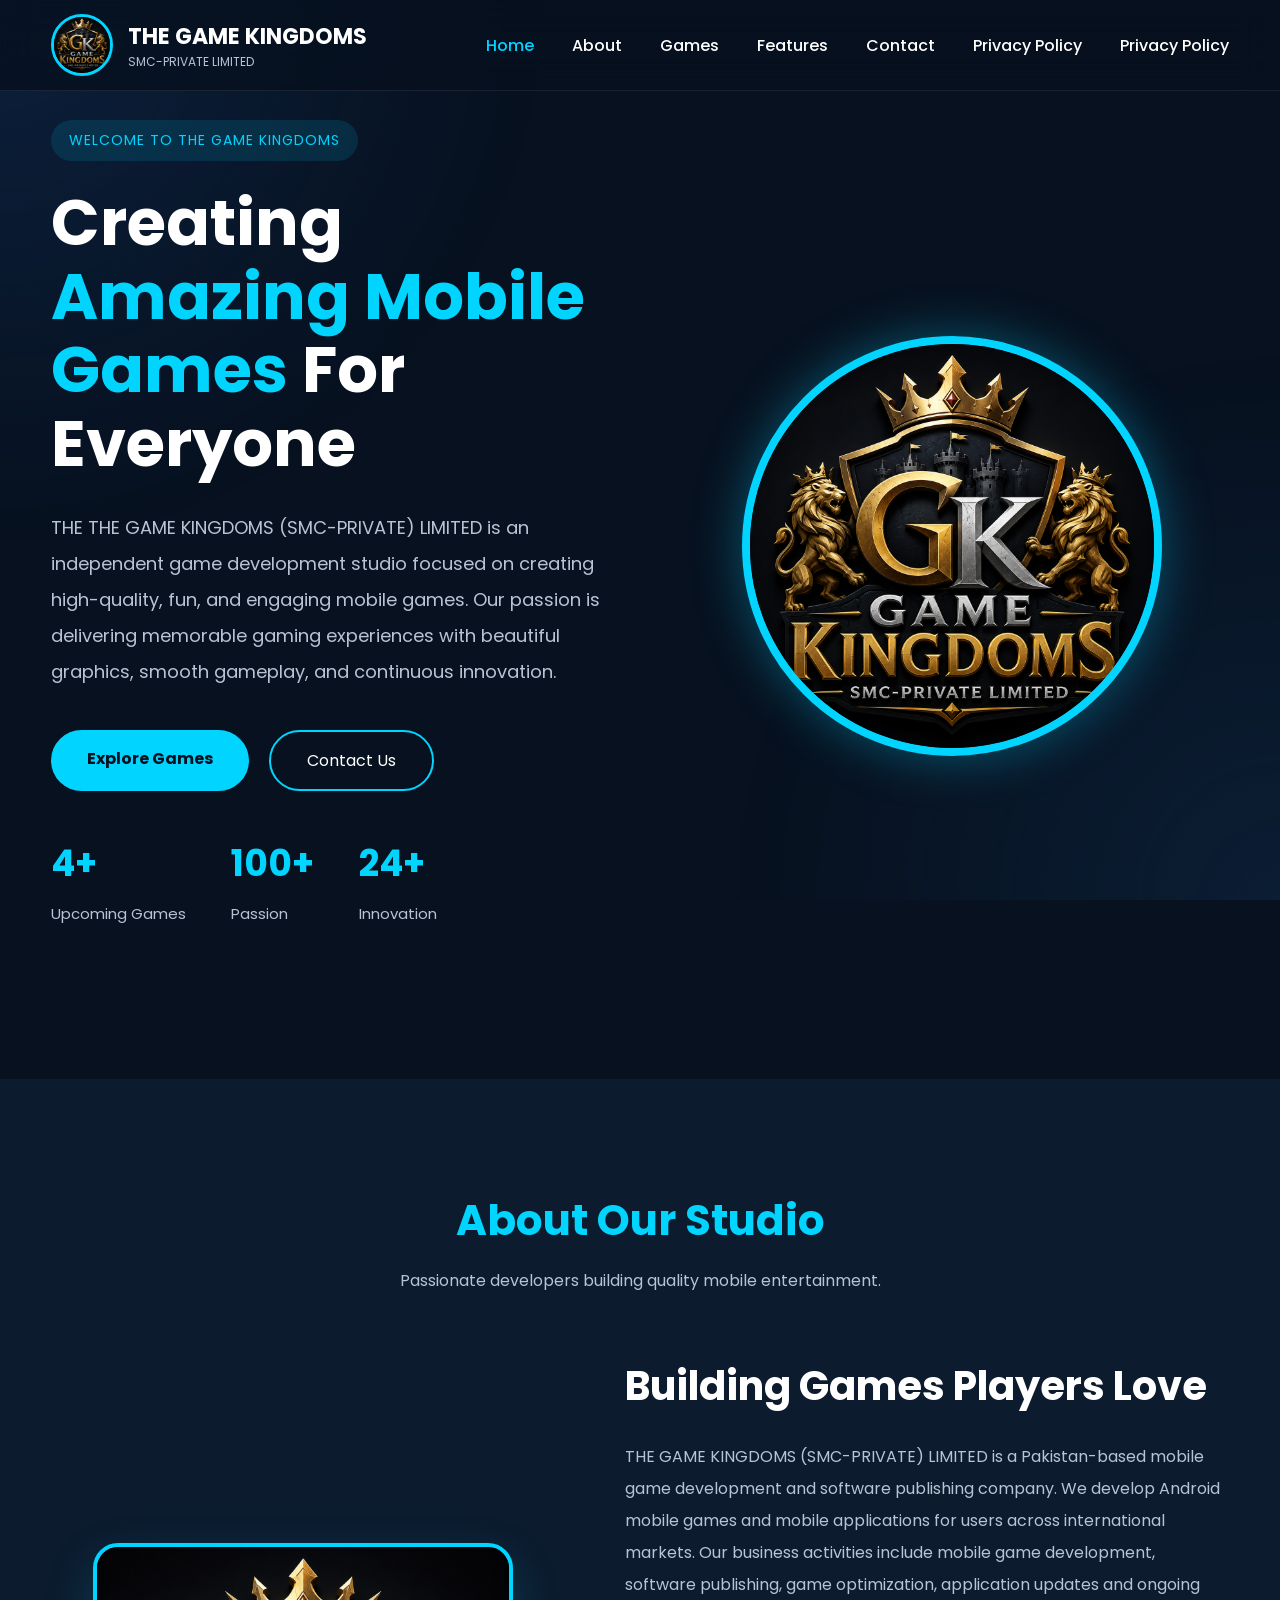
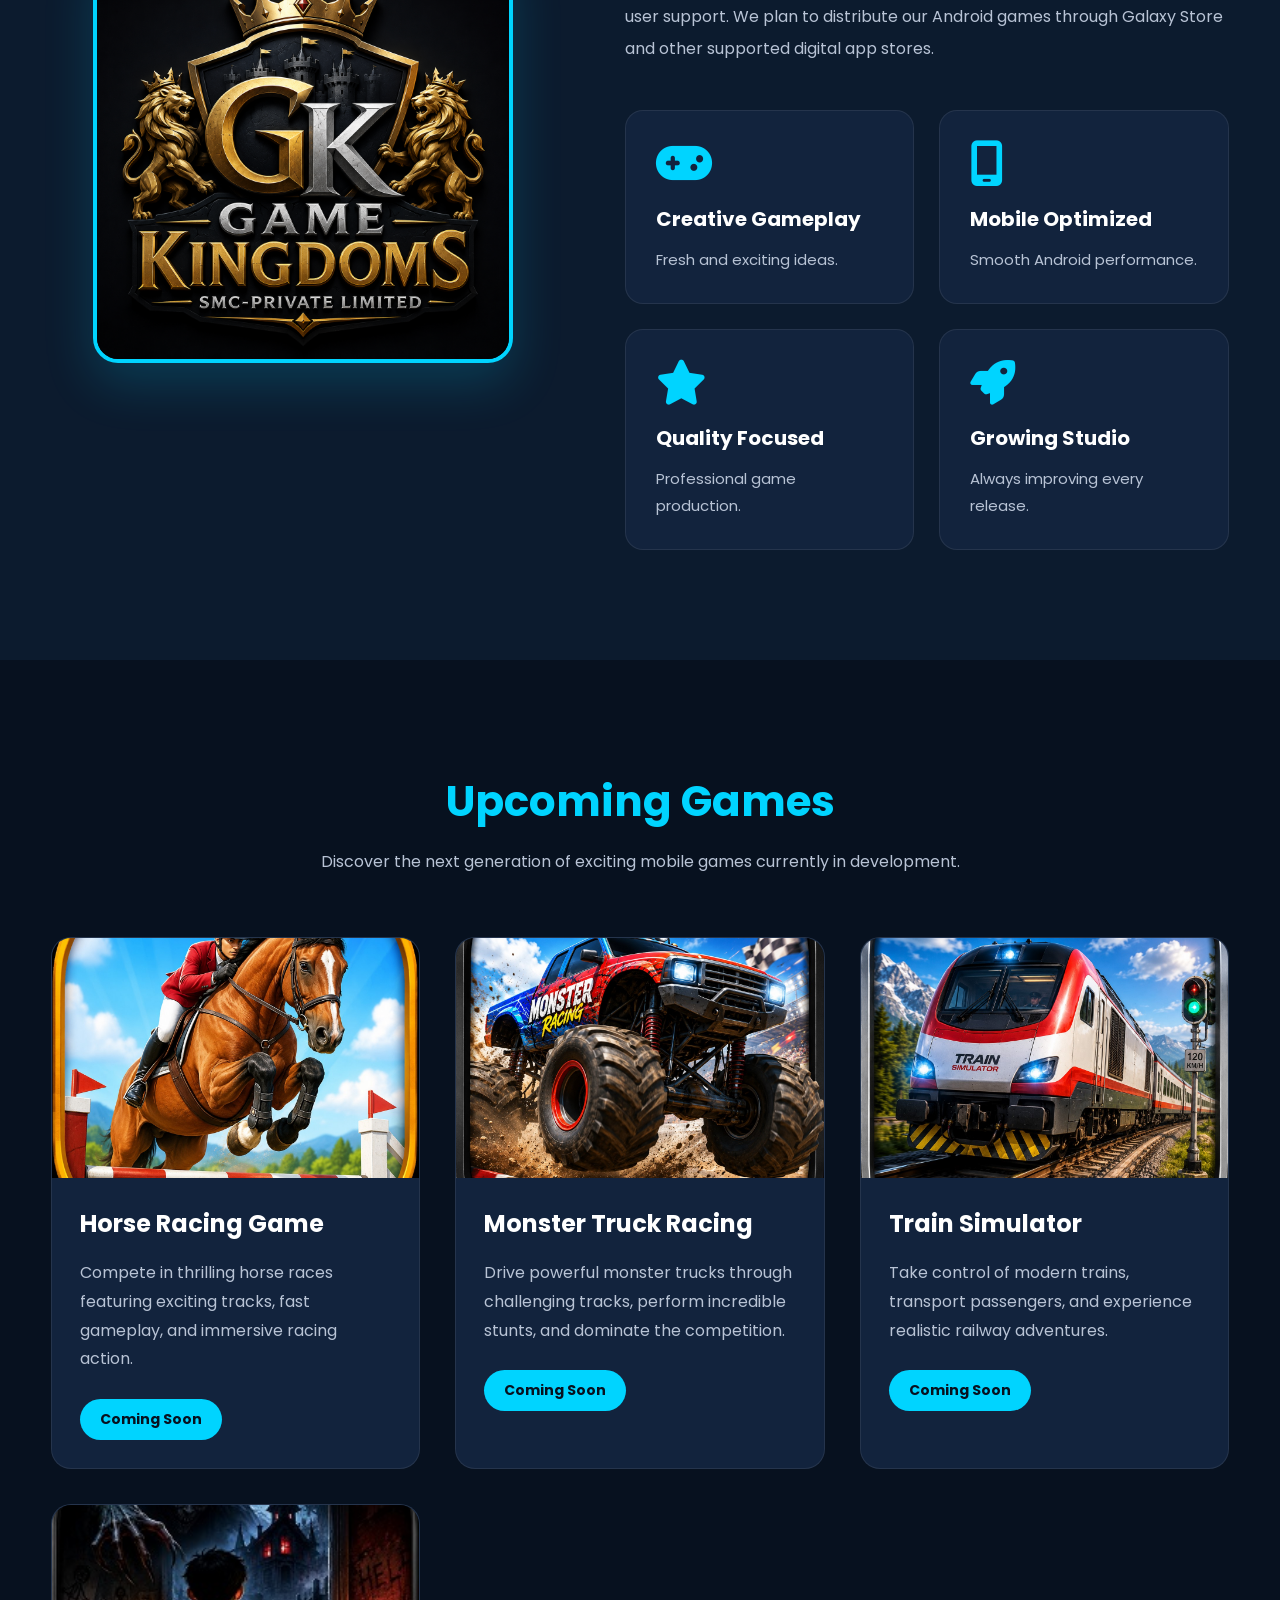
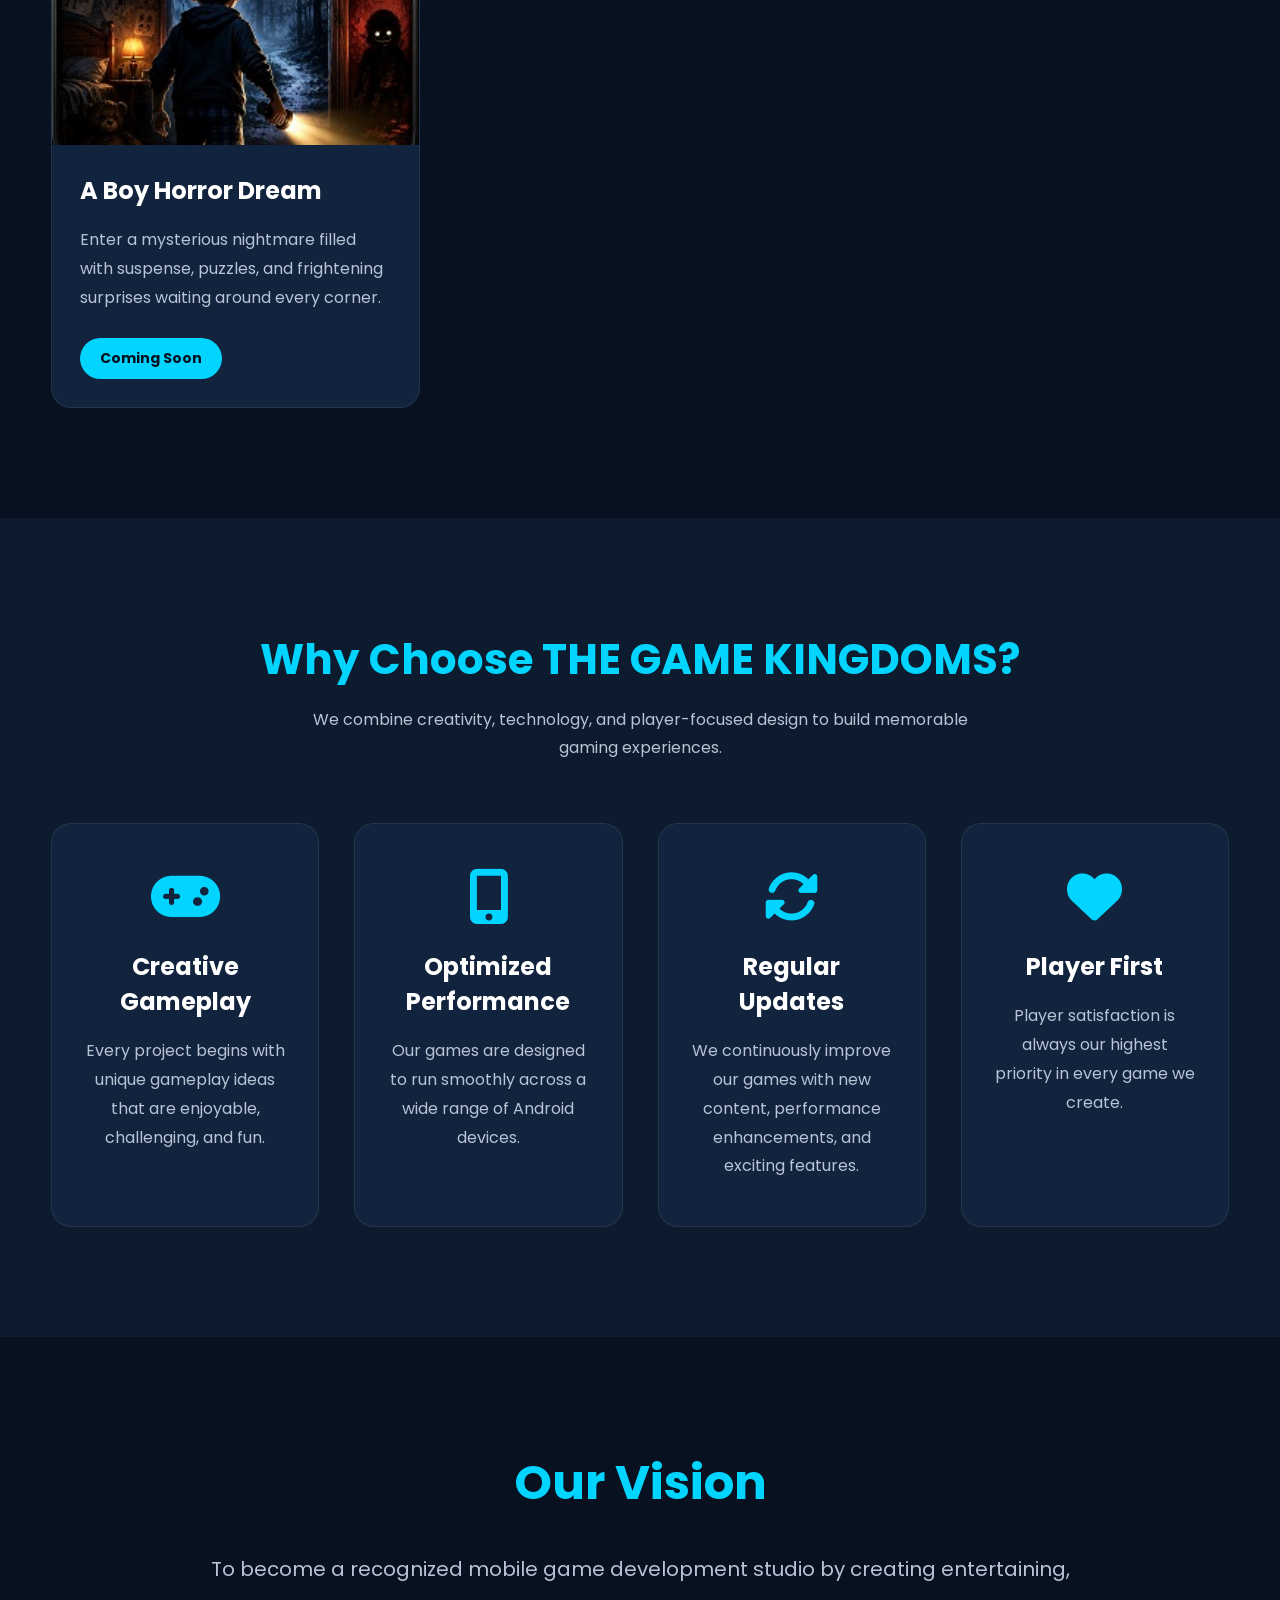
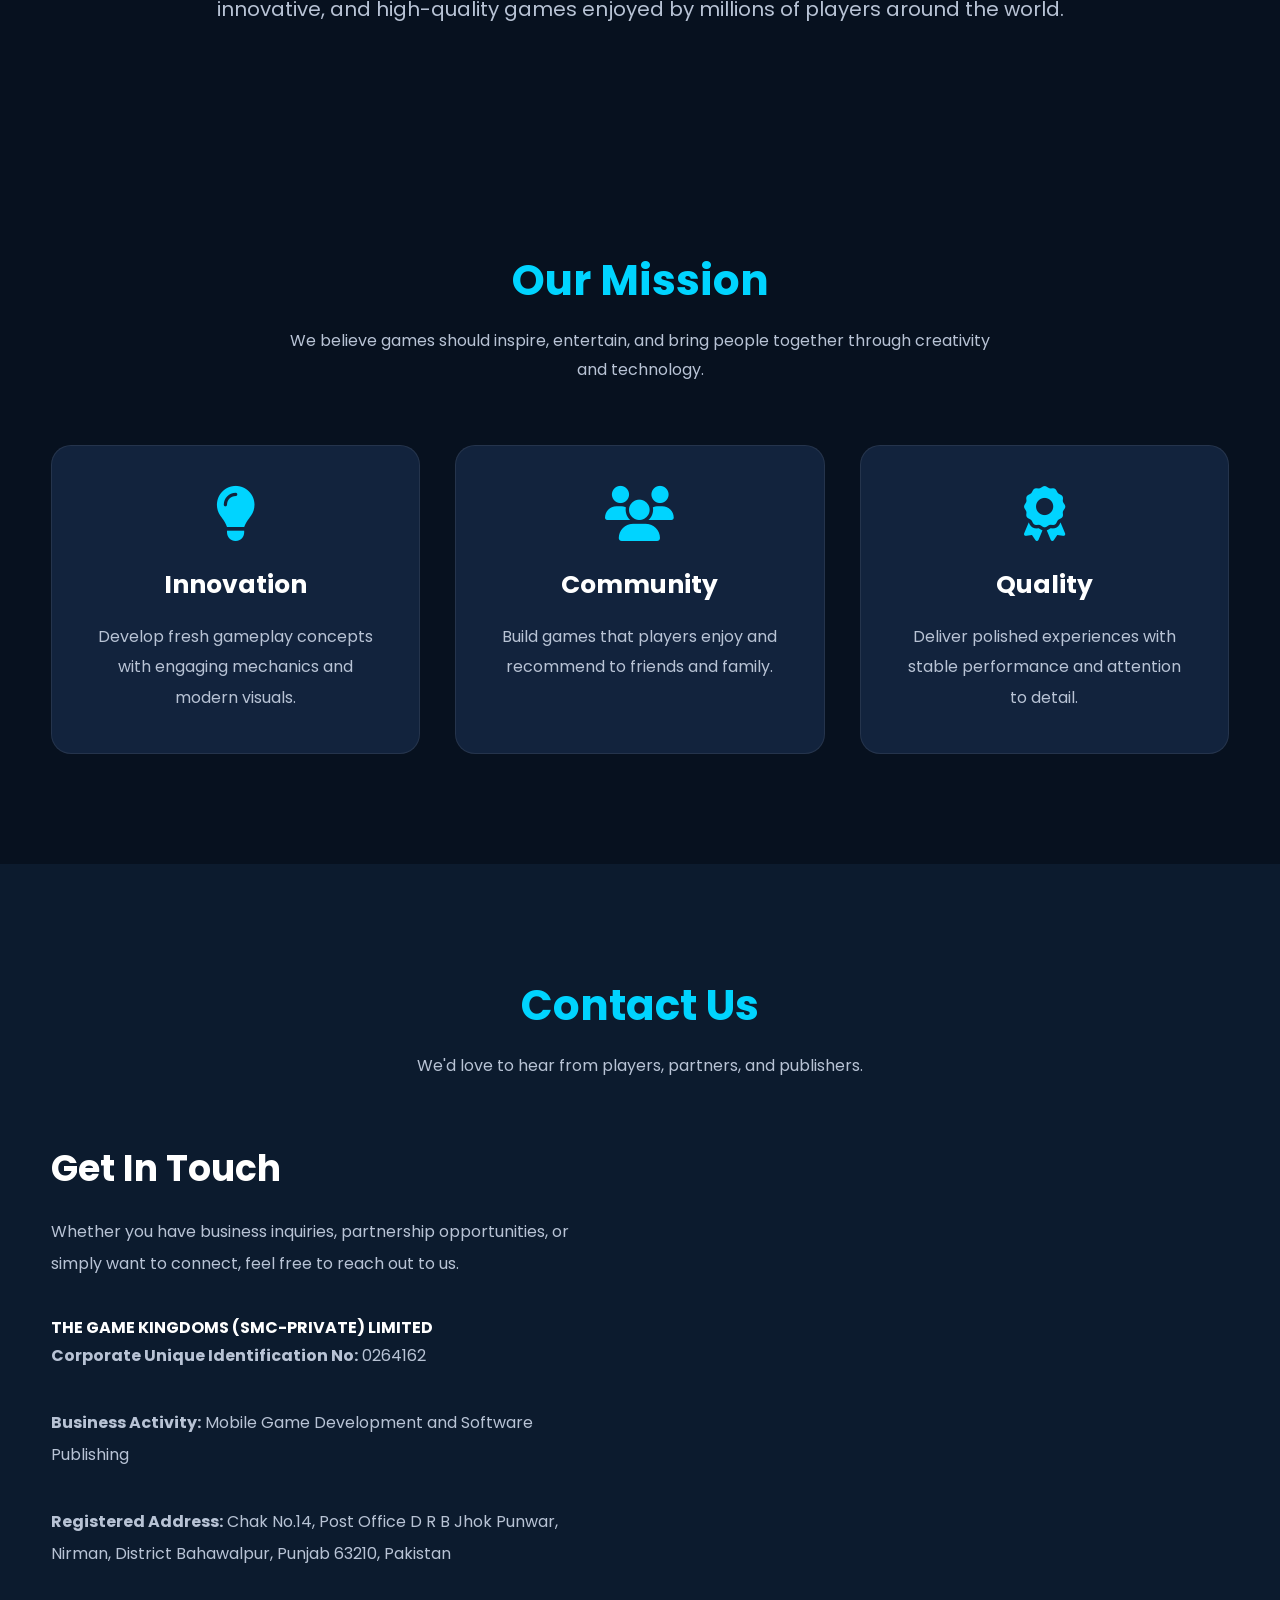
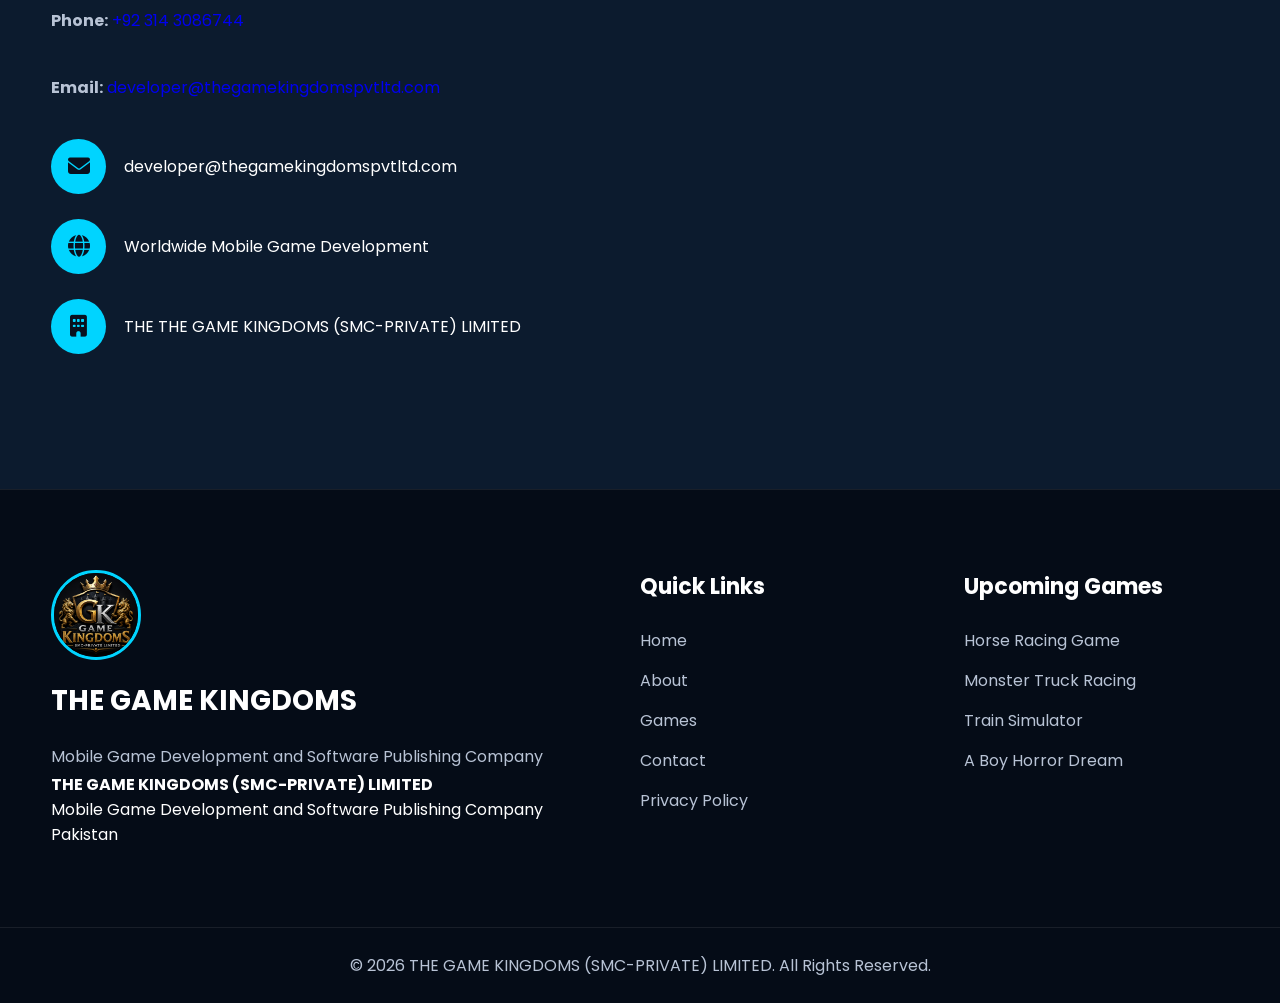
==== commit 68b23b83: "Add files via upload" ====
--- a/index.html
+++ b/index.html
@@ -1,740 +1,739 @@
-<!DOCTYPE html>
-<html lang="en">
-
-<head>
-    <meta charset="UTF-8">
-    <meta name="viewport" content="width=device-width, initial-scale=1.0">
-
-    <title>THE GAME KINGDOMS (SMC-PRIVATE) LIMITED | Mobile Game Studio</title>
-
-    <meta name="description"
-        content="THE GAME KINGDOMS (SMC-PRIVATE) LIMITED is a professional mobile game development studio creating exciting Android games for players worldwide.">
-
-    <meta name="keywords"
-        content="THE GAME KINGDOMS (SMC-PRIVATE) LIMITED, Mobile Games, Android Games, Unity Games, Horse Racing Game, Monster Truck Racing, Train Simulator">
-
-    <meta name="author" content="THE GAME KINGDOMS (SMC-PRIVATE) LIMITED">
-
-    <link rel="stylesheet" href="css/style.css">
-
-    <link rel="preconnect" href="https://fonts.googleapis.com">
-
-    <link rel="preconnect" href="https://fonts.gstatic.com" crossorigin>
-
-    <link href="https://fonts.googleapis.com/css2?family=Poppins:wght@300;400;500;600;700;800&display=swap"
-        rel="stylesheet">
-
-    <link rel="stylesheet"
-        href="https://cdnjs.cloudflare.com/ajax/libs/font-awesome/6.7.1/css/all.min.css">
-</head>
-
-<body>
-
-<!--======================
-HEADER
-=======================-->
-
-<header>
-
-<nav class="navbar">
-
-<a href="#" class="logo">
-
-<img src="images/logo.jpg" alt="Game Kingdoms Logo">
-
-<div>
-
-<h2>THE GAME KINGDOMS</h2>
-
-<span>(SMC-PRIVATE) LIMITED</span>
-
-</div>
-
-</a>
-
-<ul class="menu">
-
-<li><a href="#home"> Home</a></li>
-
-<li><a href="#about">About</a></li>
-
-<li><a href="#games">Games</a></li>
-
-<li><a href="#features">Features</a></li>
-
-<li><a href="#contact">Contact</a></li>
-
-</ul>
-
-<div class="menu-toggle">
-
-<i class="fa-solid fa-bars"></i>
-
-</div>
-
-</nav>
-
-</header>
-
-<!--======================
-HERO
-=======================-->
-
-<section id="home" class="hero">
-
-<div class="hero-left">
-
-<span class="hero-tag">
-
-WELCOME TO THE GAME KINGDOMS (SMC-PRIVATE) LIMITED
-
-</span>
-
-<h1>
-
-Creating
-
-<span>
-
-Amazing Mobile Games
-
-</span>
-
-For Everyone
-
-</h1>
-
-<p>
-
-THE GAME KINGDOMS (SMC-PRIVATE) LIMITED is an independent game development studio
-focused on creating high-quality, fun, and engaging mobile games.
-Our passion is delivering memorable gaming experiences with beautiful graphics,
-smooth gameplay, and continuous innovation.
-
-</p>
-
-<div class="hero-buttons">
-
-<a href="#games" class="primary-btn">
-
-Explore Games
-
-</a>
-
-<a href="#contact" class="secondary-btn">
-
-Contact Us
-
-</a>
-
-</div>
-
-<div class="hero-stats">
-
-<div>
-
-<h2>4+</h2>
-
-<p>Upcoming Games</p>
-
-</div>
-
-<div>
-
-<h2>100%</h2>
-
-<p>Passion</p>
-
-</div>
-
-<div>
-
-<h2>24/7</h2>
-
-<p>Innovation</p>
-
-</div>
-
-</div>
-
-</div>
-
-<div class="hero-right">
-
-<img src="images/logo.jpg" alt="THE GAME KINGDOMS (SMC-PRIVATE) LIMITED">
-
-</div>
-
-</section>
-
-<!--======================
-ABOUT
-=======================-->
-
-<section id="about" class="about">
-
-<div class="section-title">
-
-<h2>About Our Studio</h2>
-
-<p>
-
-Passionate developers building quality mobile entertainment.
-
-</p>
-
-</div>
-
-<div class="about-wrapper">
-
-<div class="about-image">
-
-<img src="images/logo.jpg" alt="Studio Logo">
-
-</div>
-
-<div class="about-content">
-
-<h3>
-
-Building Games Players Love
-
-</h3>
-
-<p>
-
-THE GAME KINGDOMS (SMC-PRIVATE) LIMITED is a Pakistan-based mobile game development 
-and software publishing company. We develop Android mobile games and mobile applications
-for users across international markets. Our business activities include mobile game development, 
-software publishing, game optimization, application updates and ongoing user support.
-We plan to distribute our Android games through Galaxy Store and other supported digital app stores.
-
-</p>
-
-<p>
-
-Whether it's racing, simulation, or adventure games, we strive to create
-experiences that are enjoyable, polished, and optimized for modern devices.
-
-</p>
-
-<div class="about-grid">
-
-<div class="about-card">
-
-<i class="fa-solid fa-gamepad"></i>
-
-<h4>Creative Gameplay</h4>
-
-<p>Fresh and exciting ideas.</p>
-
-</div>
-
-<div class="about-card">
-
-<i class="fa-solid fa-mobile-screen"></i>
-
-<h4>Mobile Optimized</h4>
-
-<p>Smooth Android performance.</p>
-
-</div>
-
-<div class="about-card">
-
-<i class="fa-solid fa-star"></i>
-
-<h4>Quality Focused</h4>
-
-<p>Professional game production.</p>
-
-</div>
-
-<div class="about-card">
-
-<i class="fa-solid fa-rocket"></i>
-
-<h4>Growing Studio</h4>
-
-<p>Always improving every release.</p>
-
-</div>
-
-</div>
-
-</div>
-
-</div>
-
-</section>
-
-<!--======================
-COMING SOON GAMES
-=======================-->
-
-<section id="games" class="games">
-
-<div class="section-title">
-
-<h2>Upcoming Games</h2>
-
-<p>
-
-Discover the next generation of exciting mobile games currently in development.
-
-</p>
-
-</div>
-
-<div class="games-grid">
-
-<div class="game-card">
-
-<div class="game-image">
-
-<img src="images/horse.jpg" alt="Horse Racing Game">
-
-</div>
-
-<div class="game-info">
-
-<h3>Horse Racing Game</h3>
-
-<p>
-
-Compete in thrilling horse races featuring exciting tracks,
-fast gameplay, and immersive racing action.
-
-</p>
-
-<span>Coming Soon</span>
-
-</div>
-
-</div>
-
-<div class="game-card">
-
-<div class="game-image">
-
-<img src="images/truck.jpg" alt="Monster Truck Racing">
-
-</div>
-
-<div class="game-info">
-
-<h3>Monster Truck Racing</h3>
-
-<p>
-
-Drive powerful monster trucks through challenging tracks,
-perform incredible stunts, and dominate the competition.
-
-</p>
-
-<span>Coming Soon</span>
-
-</div>
-
-</div>
-
-<div class="game-card">
-
-<div class="game-image">
-
-<img src="images/train.jpg" alt="Train Simulator">
-
-</div>
-
-<div class="game-info">
-
-<h3>Train Simulator</h3>
-
-<p>
-
-Take control of modern trains,
-transport passengers,
-and experience realistic railway adventures.
-
-</p>
-
-<span>Coming Soon</span>
-
-</div>
-
-</div>
-
-<div class="game-card">
-
-<div class="game-image">
-
-<img src="images/boy.jpg" alt="A Boy Horror Dream">
-
-</div>
-
-<div class="game-info">
-
-<h3>A Boy Horror Dream</h3>
-
-<p>
-
-Enter a mysterious nightmare filled with suspense,
-puzzles, and frightening surprises waiting around every corner.
-
-</p>
-
-<span>Coming Soon</span>
-
-</div>
-
-</div>
-
-</div>
-
-</section>
-
-<!-- PART 2 CONTINUES FROM HERE -->
-<!--======================
-WHY CHOOSE US
-=======================-->
-
-<section id="features" class="features">
-
-    <div class="section-title">
-
-        <h2>Why Choose THE GAME KINGDOMS (SMC-PRIVATE) LIMITED?</h2>
-
-        <p>
-            We combine creativity, technology, and player-focused design to
-            build memorable gaming experiences.
-        </p>
-
-    </div>
-
-    <div class="feature-grid">
-
-        <div class="feature-box">
-
-            <i class="fas fa-gamepad"></i>
-
-            <h3>Creative Gameplay</h3>
-
-            <p>
-                Every project begins with unique gameplay ideas that are
-                enjoyable, challenging, and fun.
-            </p>
-
-        </div>
-
-        <div class="feature-box">
-
-            <i class="fas fa-mobile-alt"></i>
-
-            <h3>Optimized Performance</h3>
-
-            <p>
-                Our games are designed to run smoothly across a wide range of
-                Android devices.
-            </p>
-
-        </div>
-
-        <div class="feature-box">
-
-            <i class="fas fa-sync-alt"></i>
-
-            <h3>Regular Updates</h3>
-
-            <p>
-                We continuously improve our games with new content,
-                performance enhancements, and exciting features.
-            </p>
-
-        </div>
-
-        <div class="feature-box">
-
-            <i class="fas fa-heart"></i>
-
-            <h3>Player First</h3>
-
-            <p>
-                Player satisfaction is always our highest priority in every
-                game we create.
-            </p>
-
-        </div>
-
-    </div>
-
-</section>
-
-<!--======================
-VISION
-=======================-->
-
-<section class="vision">
-
-    <div class="vision-overlay">
-
-        <div class="vision-content">
-
-            <h2>Our Vision</h2>
-
-            <p>
-
-                To become a recognized mobile game development studio by
-                creating entertaining, innovative, and high-quality games
-                enjoyed by millions of players around the world.
-
-            </p>
-
-        </div>
-
-    </div>
-
-</section>
-
-<!--======================
-MISSION
-=======================-->
-
-<section class="mission">
-
-    <div class="section-title">
-
-        <h2>Our Mission</h2>
-
-        <p>
-
-            We believe games should inspire, entertain, and bring people
-            together through creativity and technology.
-
-        </p>
-
-    </div>
-
-    <div class="mission-grid">
-
-        <div class="mission-card">
-
-            <i class="fas fa-lightbulb"></i>
-
-            <h3>Innovation</h3>
-
-            <p>
-
-                Develop fresh gameplay concepts with engaging mechanics and
-                modern visuals.
-
-            </p>
-
-        </div>
-
-        <div class="mission-card">
-
-            <i class="fas fa-users"></i>
-
-            <h3>Community</h3>
-
-            <p>
-
-                Build games that players enjoy and recommend to friends and
-                family.
-
-            </p>
-
-        </div>
-
-        <div class="mission-card">
-
-            <i class="fas fa-award"></i>
-
-            <h3>Quality</h3>
-
-            <p>
-
-                Deliver polished experiences with stable performance and
-                attention to detail.
-
-            </p>
-
-        </div>
-
-    </div>
-
-</section>
-
-<!--======================
-CONTACT
-=======================-->
-
-<section id="contact" class="contact">
-
-    <div class="section-title">
-
-        <h2>Contact Us</h2>
-
-        <p>
-
-            We'd love to hear from players, partners, and publishers.
-
-        </p>
-
-    </div>
-
-    <div class="contact-wrapper">
-
-        <div class="contact-info">
-
-            <h3>Get In Touch</h3>
-
-            <p>
-
-                Whether you have business inquiries, partnership
-                opportunities, or simply want to connect, feel free to reach
-                out to us.
-
-            </p>
-
-            <div class="contact-item">
-
-                <i class="fas fa-envelope"></i>
-
-                <span>developer@thegamekingdomspvtltd.com</span>
-
-            </div>
-
-            <div class="contact-item">
-
-                <i class="fas fa-globe"></i>
-
-                <span>Worldwide Mobile Game Development</span>
-
-            </div>
-
-            <div class="contact-item">
-
-                <i class="fas fa-building"></i>
-
-                <span>THE GAME KINGDOMS (SMC-PRIVATE) LIMITED</span>
-
-            </div>
-
-        </div>
-
-        <!--<div class="contact-form">-->
-
-        <!--    <form>-->
-
-        <!--        <input-->
-        <!--            type="text"-->
-        <!--            placeholder="Your Name"-->
-        <!--            required>-->
-
-        <!--        <input-->
-        <!--            type="email"-->
-        <!--            placeholder="Email Address"-->
-        <!--            required>-->
-
-        <!--        <input-->
-        <!--            type="text"-->
-        <!--            placeholder="Subject">-->
-
-        <!--        <textarea-->
-        <!--            rows="6"-->
-        <!--            placeholder="Write your message..."></textarea>-->
-
-        <!--        <button type="submit">-->
-
-        <!--            Send Message-->
-
-        <!--        </button>-->
-
-        <!--    </form>-->
-
-        <!--</div>-->
-
-    </div>
-
-</section>
-
-<!--======================
-FOOTER
-=======================-->
-
-<footer>
-
-    <div class="footer-top">
-
-        <div class="footer-about">
-
-            <img src="images/logo.jpg" alt="Logo">
-
-            <h3>THE GAME KINGDOMS (SMC-PRIVATE) LIMITED</h3>
-
-            <p>
-
-                Creating high-quality mobile games with creativity,
-                innovation, and passion.
-
-            </p>
-
-        </div>
-
-        <div class="footer-links">
-
-            <h4>Quick Links</h4>
-
-            <ul>
-
-                <li><a href="#home">Home</a></li>
-
-                <li><a href="#about">About</a></li>
-
-                <li><a href="#games">Games</a></li>
-
-                <li><a href="#contact">Contact</a></li>
-
-            </ul>
-
-        </div>
-
-        <div class="footer-games">
-
-            <h4>Upcoming Games</h4>
-
-            <ul>
-
-                <li>Horse Racing Game</li>
-
-                <li>Monster Truck Racing</li>
-
-                <li>Train Simulator</li>
-
-                <li>A Boy Horror Dream</li>
-
-            </ul>
-
-        </div>
-
-    </div>
-
-    <div class="footer-bottom">
-
-        <p>
-
-            © 2026 THE GAME KINGDOMS (SMC-PRIVATE) LIMITED.
-            All Rights Reserved.
-
-        </p>
-
-    </div>
-
-</footer>
-
-<script src="js/script.js"></script>
-
-</body>
-
-</html>
+<!DOCTYPE html>
+<html lang="en">
+
+<head>
+    <meta charset="UTF-8">
+    <meta name="viewport" content="width=device-width, initial-scale=1.0">
+
+    <title>THE THE GAME KINGDOMS (SMC-PRIVATE) LIMITED | Mobile Game Studio</title>
+
+    <meta name="description" content="THE GAME KINGDOMS (SMC-PRIVATE) LIMITED is a Pakistan-based mobile game development and software publishing company. We develop Android mobile games and mobile applications for users across international markets.">
+
+    <meta name="keywords" content="mobile game development, software publishing, Android games, mobile applications, game optimization, application updates, mobile game studio">
+
+    <meta name="author" content="THE THE GAME KINGDOMS (SMC-PRIVATE) LIMITED">
+
+    <link rel="stylesheet" href="css/style.css">
+
+    <link rel="preconnect" href="https://fonts.googleapis.com">
+
+    <link rel="preconnect" href="https://fonts.gstatic.com" crossorigin>
+
+    <link href="https://fonts.googleapis.com/css2?family=Poppins:wght@300;400;500;600;700;800&display=swap"
+        rel="stylesheet">
+
+    <link rel="stylesheet"
+        href="https://cdnjs.cloudflare.com/ajax/libs/font-awesome/6.7.1/css/all.min.css">
+</head>
+
+<body>
+
+<!--======================
+HEADER
+=======================-->
+
+<header>
+
+<nav class="navbar">
+
+<a href="#" class="logo">
+
+<img src="images/logo.jpg" alt="Game Kingdoms Logo">
+
+<div>
+
+<h2>THE GAME KINGDOMS</h2>
+
+<span>SMC-PRIVATE LIMITED</span>
+
+</div>
+
+</a>
+
+<ul class="menu">
+
+<li><a href="#home">Home</a></li>
+
+<li><a href="#about">About</a></li>
+
+<li><a href="#games">Games</a></li>
+
+<li><a href="#features">Features</a></li>
+
+<li><a href="#contact">Contact</a></li>
+                <li><a href="#privacy">Privacy Policy</a></li>
+<li><a href="#privacy">Privacy Policy</a></li>
+
+</ul>
+
+<div class="menu-toggle">
+
+<i class="fa-solid fa-bars"></i>
+
+</div>
+
+</nav>
+
+</header>
+
+<!--======================
+HERO
+=======================-->
+
+<section id="home" class="hero">
+
+<div class="hero-left">
+
+<span class="hero-tag">
+
+WELCOME TO THE GAME KINGDOMS
+
+</span>
+
+<h1>
+
+Creating
+
+<span>
+
+Amazing Mobile Games
+
+</span>
+
+For Everyone
+
+</h1>
+
+<p>
+
+THE THE GAME KINGDOMS (SMC-PRIVATE) LIMITED is an independent game development studio
+focused on creating high-quality, fun, and engaging mobile games.
+Our passion is delivering memorable gaming experiences with beautiful graphics,
+smooth gameplay, and continuous innovation.
+
+</p>
+
+<div class="hero-buttons">
+
+<a href="#games" class="primary-btn">
+
+Explore Games
+
+</a>
+
+<a href="#contact" class="secondary-btn">
+
+Contact Us
+
+</a>
+
+</div>
+
+<div class="hero-stats">
+
+<div>
+
+<h2>4+</h2>
+
+<p>Upcoming Games</p>
+
+</div>
+
+<div>
+
+<h2>100%</h2>
+
+<p>Passion</p>
+
+</div>
+
+<div>
+
+<h2>24/7</h2>
+
+<p>Innovation</p>
+
+</div>
+
+</div>
+
+</div>
+
+<div class="hero-right">
+
+<img src="images/logo.jpg" alt="Game Kingdoms">
+
+</div>
+
+</section>
+
+<!--======================
+ABOUT
+=======================-->
+
+<section id="about" class="about">
+
+<div class="section-title">
+
+<h2>About Our Studio</h2>
+
+<p>
+
+Passionate developers building quality mobile entertainment.
+
+</p>
+
+</div>
+
+<div class="about-wrapper">
+
+<div class="about-image">
+
+<img src="images/logo.jpg" alt="Studio Logo">
+
+</div>
+
+<div class="about-content">
+
+<h3>
+
+Building Games Players Love
+
+</h3>
+<p>
+
+THE GAME KINGDOMS (SMC-PRIVATE) LIMITED is a Pakistan-based mobile game development and software publishing company. We develop Android mobile games and mobile applications for users across international markets. Our business activities include mobile game development, software publishing, game optimization, application updates and ongoing user support. We plan to distribute our Android games through Galaxy Store and other supported digital app stores.
+
+</p>
+<div class="about-grid">
+
+<div class="about-card">
+
+<i class="fa-solid fa-gamepad"></i>
+
+<h4>Creative Gameplay</h4>
+
+<p>Fresh and exciting ideas.</p>
+
+</div>
+
+<div class="about-card">
+
+<i class="fa-solid fa-mobile-screen"></i>
+
+<h4>Mobile Optimized</h4>
+
+<p>Smooth Android performance.</p>
+
+</div>
+
+<div class="about-card">
+
+<i class="fa-solid fa-star"></i>
+
+<h4>Quality Focused</h4>
+
+<p>Professional game production.</p>
+
+</div>
+
+<div class="about-card">
+
+<i class="fa-solid fa-rocket"></i>
+
+<h4>Growing Studio</h4>
+
+<p>Always improving every release.</p>
+
+</div>
+
+</div>
+
+</div>
+
+</div>
+
+</section>
+
+<!--======================
+COMING SOON GAMES
+=======================-->
+
+<section id="games" class="games">
+
+<div class="section-title">
+
+<h2>Upcoming Games</h2>
+
+<p>
+
+Discover the next generation of exciting mobile games currently in development.
+
+</p>
+
+</div>
+
+<div class="games-grid">
+
+<div class="game-card">
+
+<div class="game-image">
+
+<img src="images/horse.jpg" alt="Horse Racing Game">
+
+</div>
+
+<div class="game-info">
+
+<h3>Horse Racing Game</h3>
+
+<p>
+
+Compete in thrilling horse races featuring exciting tracks,
+fast gameplay, and immersive racing action.
+
+</p>
+
+<span>Coming Soon</span>
+
+</div>
+
+</div>
+
+<div class="game-card">
+
+<div class="game-image">
+
+<img src="images/truck.jpg" alt="Monster Truck Racing">
+
+</div>
+
+<div class="game-info">
+
+<h3>Monster Truck Racing</h3>
+
+<p>
+
+Drive powerful monster trucks through challenging tracks,
+perform incredible stunts, and dominate the competition.
+
+</p>
+
+<span>Coming Soon</span>
+
+</div>
+
+</div>
+
+<div class="game-card">
+
+<div class="game-image">
+
+<img src="images/train.jpg" alt="Train Simulator">
+
+</div>
+
+<div class="game-info">
+
+<h3>Train Simulator</h3>
+
+<p>
+
+Take control of modern trains,
+transport passengers,
+and experience realistic railway adventures.
+
+</p>
+
+<span>Coming Soon</span>
+
+</div>
+
+</div>
+
+<div class="game-card">
+
+<div class="game-image">
+
+<img src="images/boy.jpg" alt="A Boy Horror Dream">
+
+</div>
+
+<div class="game-info">
+
+<h3>A Boy Horror Dream</h3>
+
+<p>
+
+Enter a mysterious nightmare filled with suspense,
+puzzles, and frightening surprises waiting around every corner.
+
+</p>
+
+<span>Coming Soon</span>
+
+</div>
+
+</div>
+
+</div>
+
+</section>
+
+<!-- PART 2 CONTINUES FROM HERE -->
+<!--======================
+WHY CHOOSE US
+=======================-->
+
+<section id="features" class="features">
+
+    <div class="section-title">
+
+        <h2>Why Choose THE GAME KINGDOMS?</h2>
+
+        <p>
+            We combine creativity, technology, and player-focused design to
+            build memorable gaming experiences.
+        </p>
+
+    </div>
+
+    <div class="feature-grid">
+
+        <div class="feature-box">
+
+            <i class="fas fa-gamepad"></i>
+
+            <h3>Creative Gameplay</h3>
+
+            <p>
+                Every project begins with unique gameplay ideas that are
+                enjoyable, challenging, and fun.
+            </p>
+
+        </div>
+
+        <div class="feature-box">
+
+            <i class="fas fa-mobile-alt"></i>
+
+            <h3>Optimized Performance</h3>
+
+            <p>
+                Our games are designed to run smoothly across a wide range of
+                Android devices.
+            </p>
+
+        </div>
+
+        <div class="feature-box">
+
+            <i class="fas fa-sync-alt"></i>
+
+            <h3>Regular Updates</h3>
+
+            <p>
+                We continuously improve our games with new content,
+                performance enhancements, and exciting features.
+            </p>
+
+        </div>
+
+        <div class="feature-box">
+
+            <i class="fas fa-heart"></i>
+
+            <h3>Player First</h3>
+
+            <p>
+                Player satisfaction is always our highest priority in every
+                game we create.
+            </p>
+
+        </div>
+
+    </div>
+
+</section>
+
+<!--======================
+VISION
+=======================-->
+
+<section class="vision">
+
+    <div class="vision-overlay">
+
+        <div class="vision-content">
+
+            <h2>Our Vision</h2>
+
+            <p>
+
+                To become a recognized mobile game development studio by
+                creating entertaining, innovative, and high-quality games
+                enjoyed by millions of players around the world.
+
+            </p>
+
+        </div>
+
+    </div>
+
+</section>
+
+<!--======================
+MISSION
+=======================-->
+
+<section class="mission">
+
+    <div class="section-title">
+
+        <h2>Our Mission</h2>
+
+        <p>
+
+            We believe games should inspire, entertain, and bring people
+            together through creativity and technology.
+
+        </p>
+
+    </div>
+
+    <div class="mission-grid">
+
+        <div class="mission-card">
+
+            <i class="fas fa-lightbulb"></i>
+
+            <h3>Innovation</h3>
+
+            <p>
+
+                Develop fresh gameplay concepts with engaging mechanics and
+                modern visuals.
+
+            </p>
+
+        </div>
+
+        <div class="mission-card">
+
+            <i class="fas fa-users"></i>
+
+            <h3>Community</h3>
+
+            <p>
+
+                Build games that players enjoy and recommend to friends and
+                family.
+
+            </p>
+
+        </div>
+
+        <div class="mission-card">
+
+            <i class="fas fa-award"></i>
+
+            <h3>Quality</h3>
+
+            <p>
+
+                Deliver polished experiences with stable performance and
+                attention to detail.
+
+            </p>
+
+        </div>
+
+    </div>
+
+</section>
+
+<!--======================
+CONTACT
+=======================-->
+
+<section id="contact" class="contact">
+
+    <div class="section-title">
+
+        <h2>Contact Us</h2>
+
+        <p>
+
+            We'd love to hear from players, partners, and publishers.
+
+        </p>
+
+    </div>
+
+    <div class="contact-wrapper">
+
+        <div class="contact-info">
+
+            <h3>Get In Touch</h3>
+
+            <p>
+
+                Whether you have business inquiries, partnership
+                opportunities, or simply want to connect, feel free to reach
+                out to us.
+
+            </p>
+
+            <div class="company-details">
+                <h4>THE GAME KINGDOMS (SMC-PRIVATE) LIMITED</h4>
+                <p><strong>Corporate Unique Identification No:</strong> 0264162</p>
+                <p><strong>Business Activity:</strong> Mobile Game Development and Software Publishing</p>
+                <p><strong>Registered Address:</strong> Chak No.14, Post Office D R B Jhok Punwar, Nirman, District Bahawalpur, Punjab 63210, Pakistan</p>
+                <p><strong>Phone:</strong> <a href="tel:+923143086744">+92 314 3086744</a></p>
+                <p><strong>Email:</strong> <a href="mailto:developer@thegamekingdomspvtltd.com">developer@thegamekingdomspvtltd.com</a></p>
+            </div>
+
+            <div class="contact-item">
+
+                <i class="fas fa-envelope"></i>
+
+                <span>developer@thegamekingdomspvtltd.com</span>
+
+            </div>
+
+            <div class="contact-item">
+
+                <i class="fas fa-globe"></i>
+
+                <span>Worldwide Mobile Game Development</span>
+
+            </div>
+
+            <div class="contact-item">
+
+                <i class="fas fa-building"></i>
+
+                <span>THE THE GAME KINGDOMS (SMC-PRIVATE) LIMITED</span>
+
+            </div>
+
+        </div>
+
+        <!--<div class="contact-form">-->
+
+        <!--    <form>-->
+
+        <!--        <input-->
+        <!--            type="text"-->
+        <!--            placeholder="Your Name"-->
+        <!--            required>-->
+
+        <!--        <input-->
+        <!--            type="email"-->
+        <!--            placeholder="Email Address"-->
+        <!--            required>-->
+
+        <!--        <input-->
+        <!--            type="text"-->
+        <!--            placeholder="Subject">-->
+
+        <!--        <textarea-->
+        <!--            rows="6"-->
+        <!--            placeholder="Write your message..."></textarea>-->
+
+        <!--        <button type="submit">-->
+
+        <!--            Send Message-->
+
+        <!--        </button>-->
+
+        <!--    </form>-->
+
+        <!--</div>-->
+
+    </div>
+
+</section>
+
+<!--======================
+FOOTER
+=======================-->
+
+<footer>
+
+    <div class="footer-top">
+
+        <div class="footer-about">
+
+            <img src="images/logo.jpg" alt="Logo">
+
+            <h3>THE GAME KINGDOMS</h3>
+
+            <p>
+                Mobile Game Development and Software Publishing Company
+            </p>
+            <div class="footer-legal">
+                <strong>THE GAME KINGDOMS (SMC-PRIVATE) LIMITED</strong><br>
+                Mobile Game Development and Software Publishing Company<br>
+                Pakistan
+            </div>
+
+        </div>
+
+        <div class="footer-links">
+
+            <h4>Quick Links</h4>
+
+            <ul>
+
+                <li><a href="#home">Home</a></li>
+
+                <li><a href="#about">About</a></li>
+
+                <li><a href="#games">Games</a></li>
+
+                <li><a href="#contact">Contact</a></li>
+<li><a href="#privacy">Privacy Policy</a></li>
+
+            </ul>
+
+        </div>
+
+        <div class="footer-games">
+
+            <h4>Upcoming Games</h4>
+
+            <ul>
+
+                <li>Horse Racing Game</li>
+
+                <li>Monster Truck Racing</li>
+
+                <li>Train Simulator</li>
+
+                <li>A Boy Horror Dream</li>
+
+            </ul>
+
+        </div>
+
+    </div>
+
+    <div class="footer-bottom">
+
+        <p>
+
+            © 2026 THE GAME KINGDOMS (SMC-PRIVATE) LIMITED.
+            All Rights Reserved.
+
+        </p>
+
+    </div>
+
+</footer>
+
+<script src="js/script.js"></script>
+
+</body>
+
+</html>
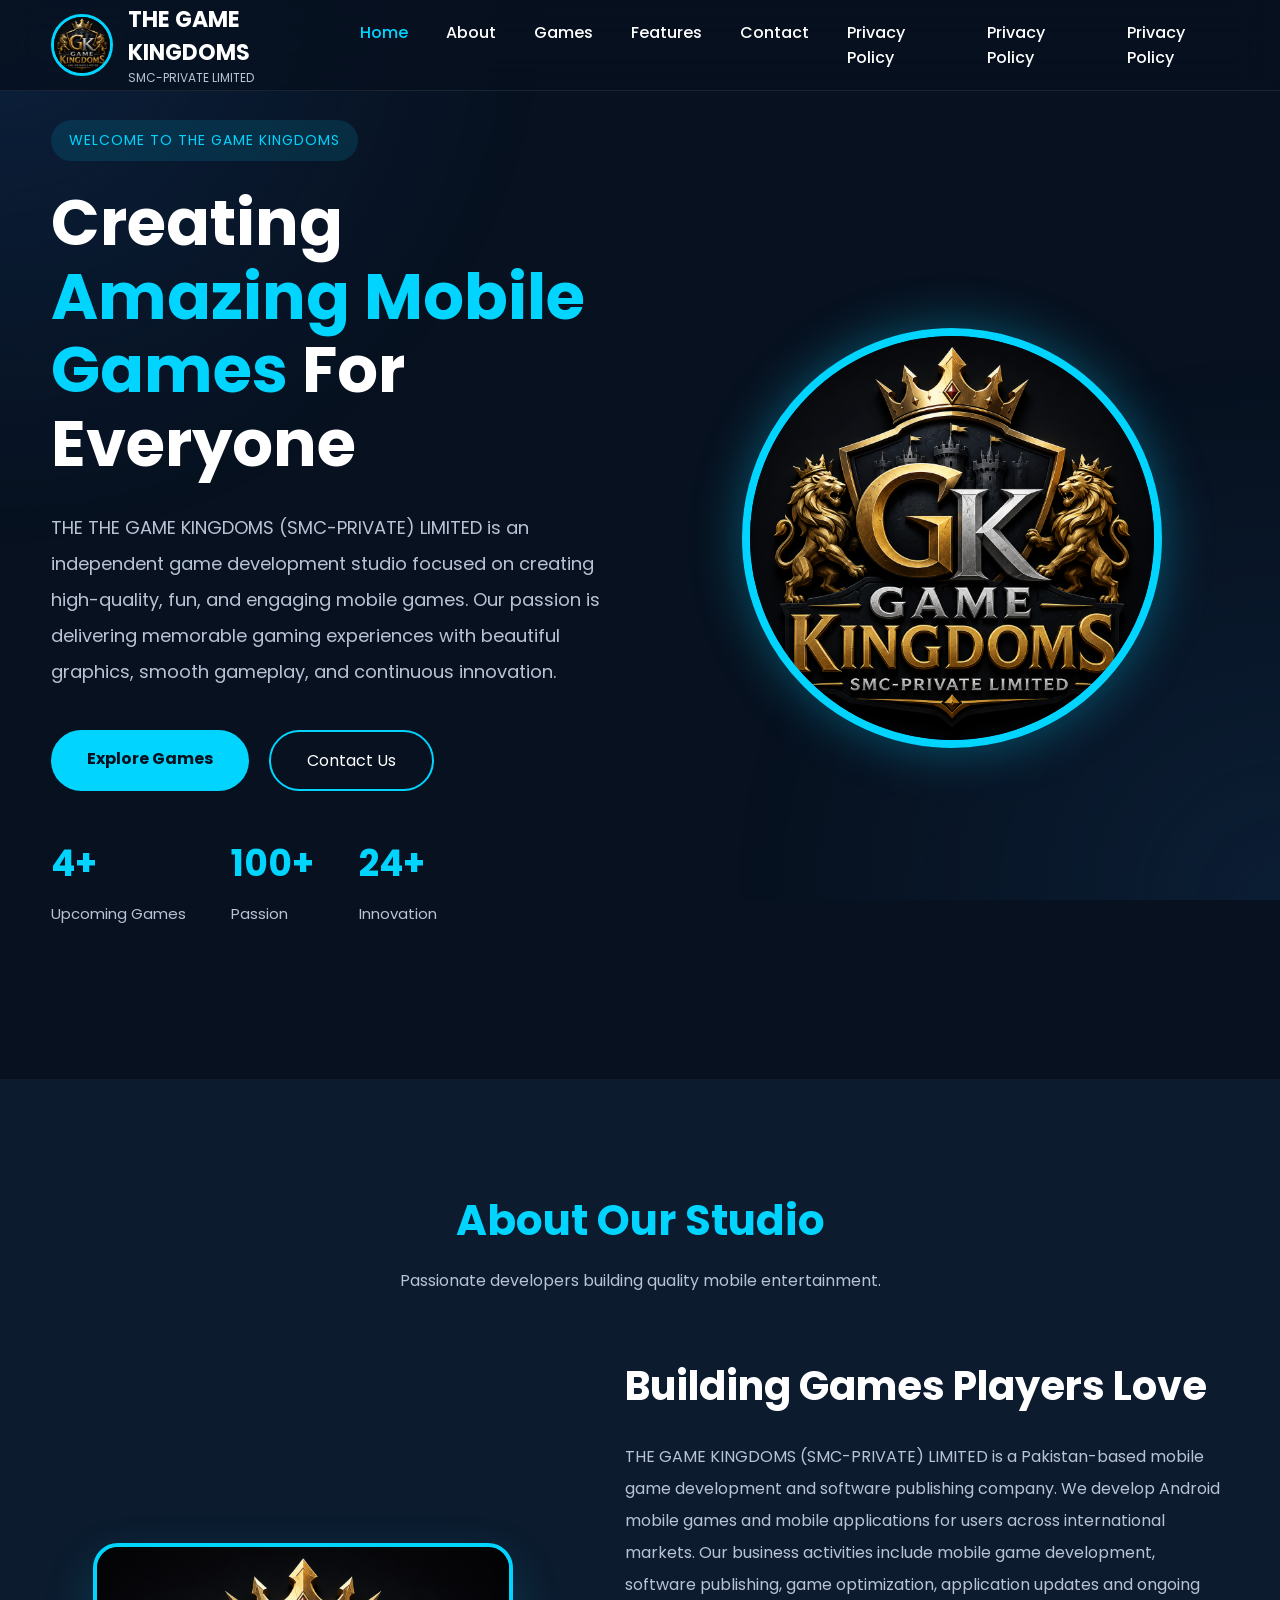
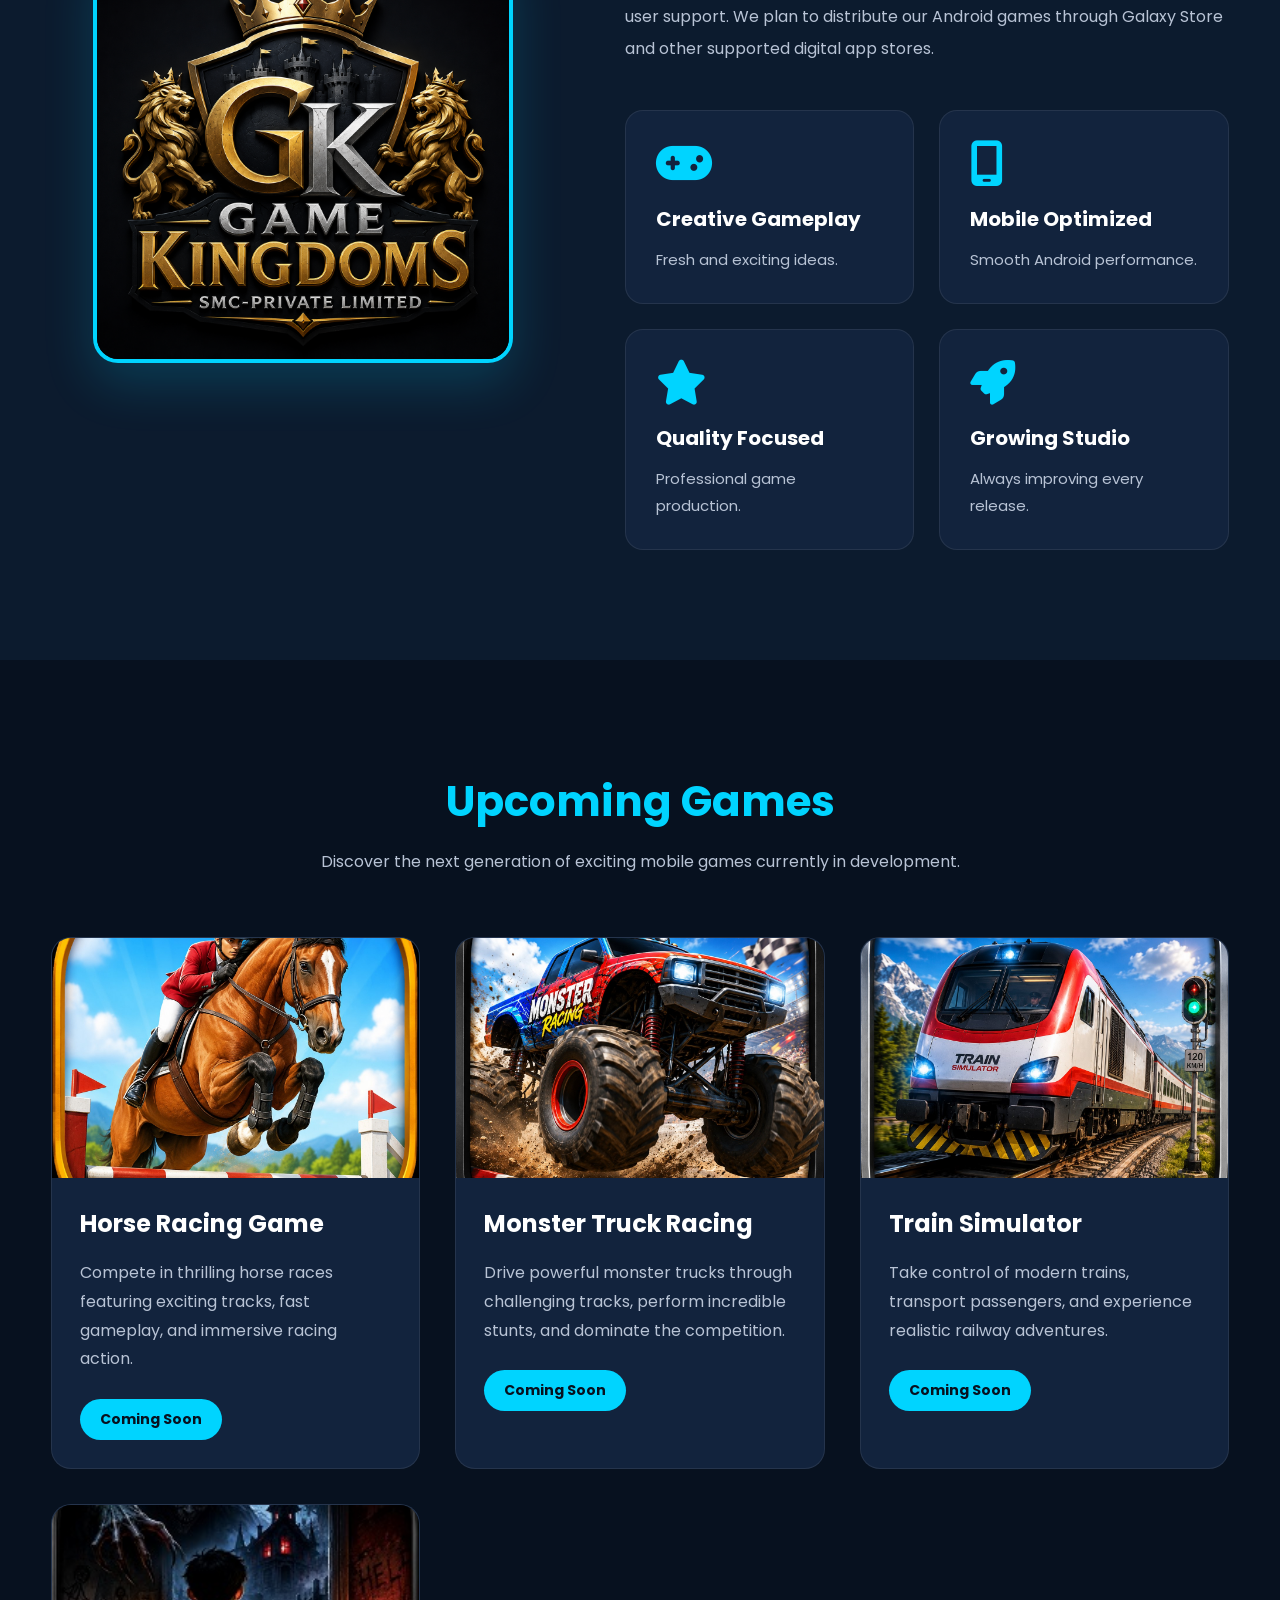
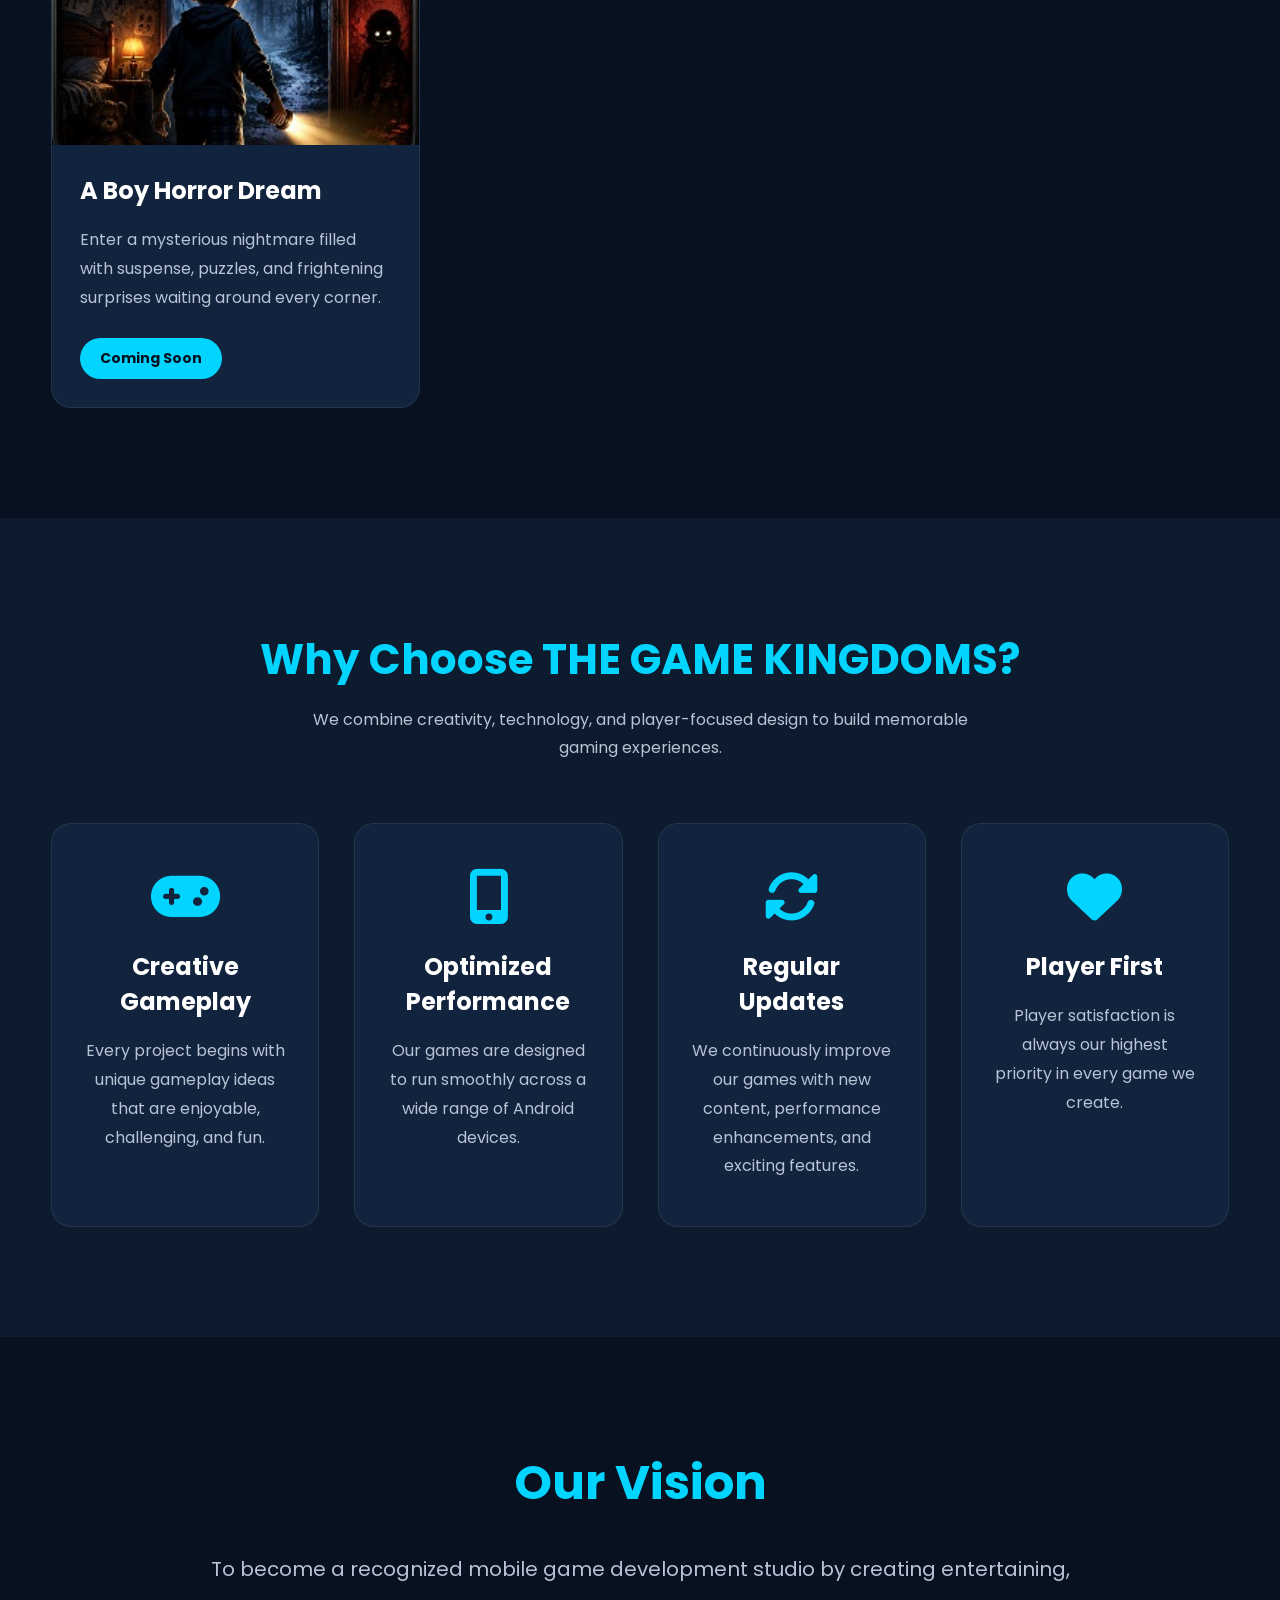
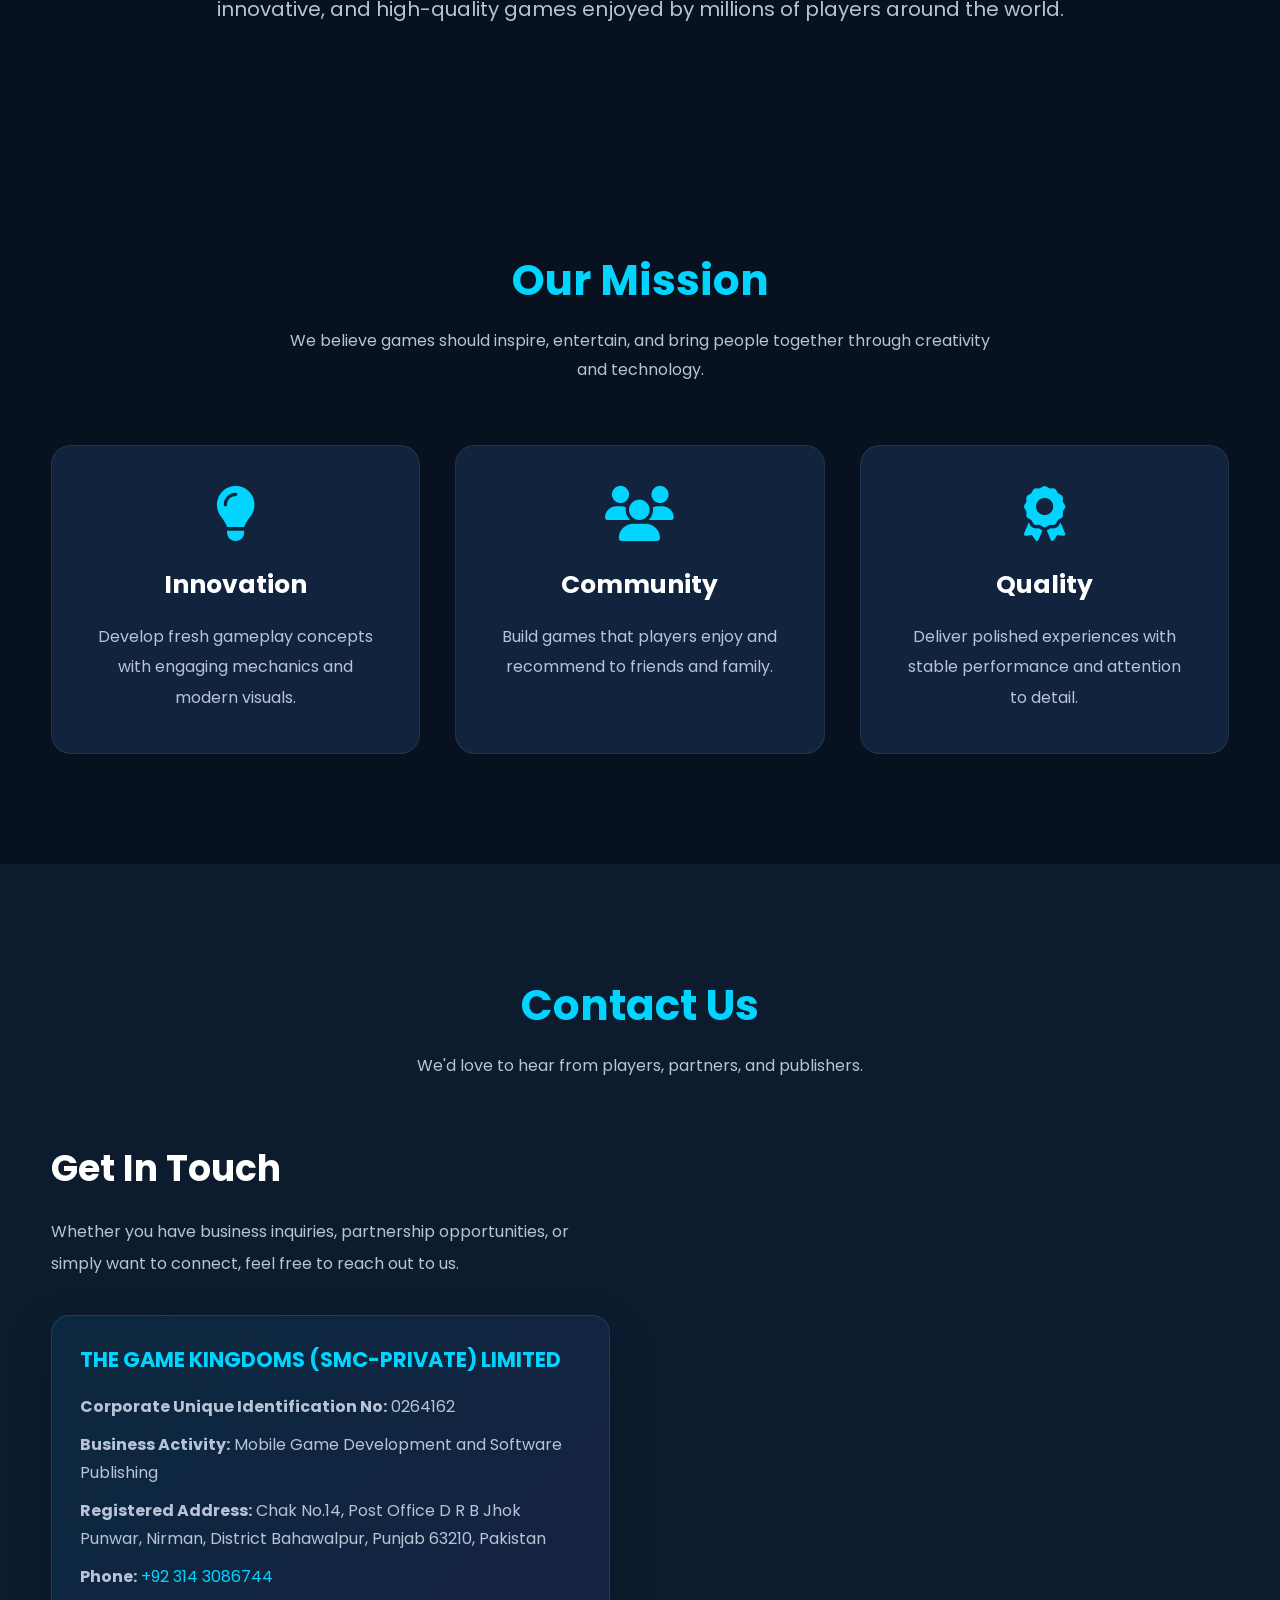
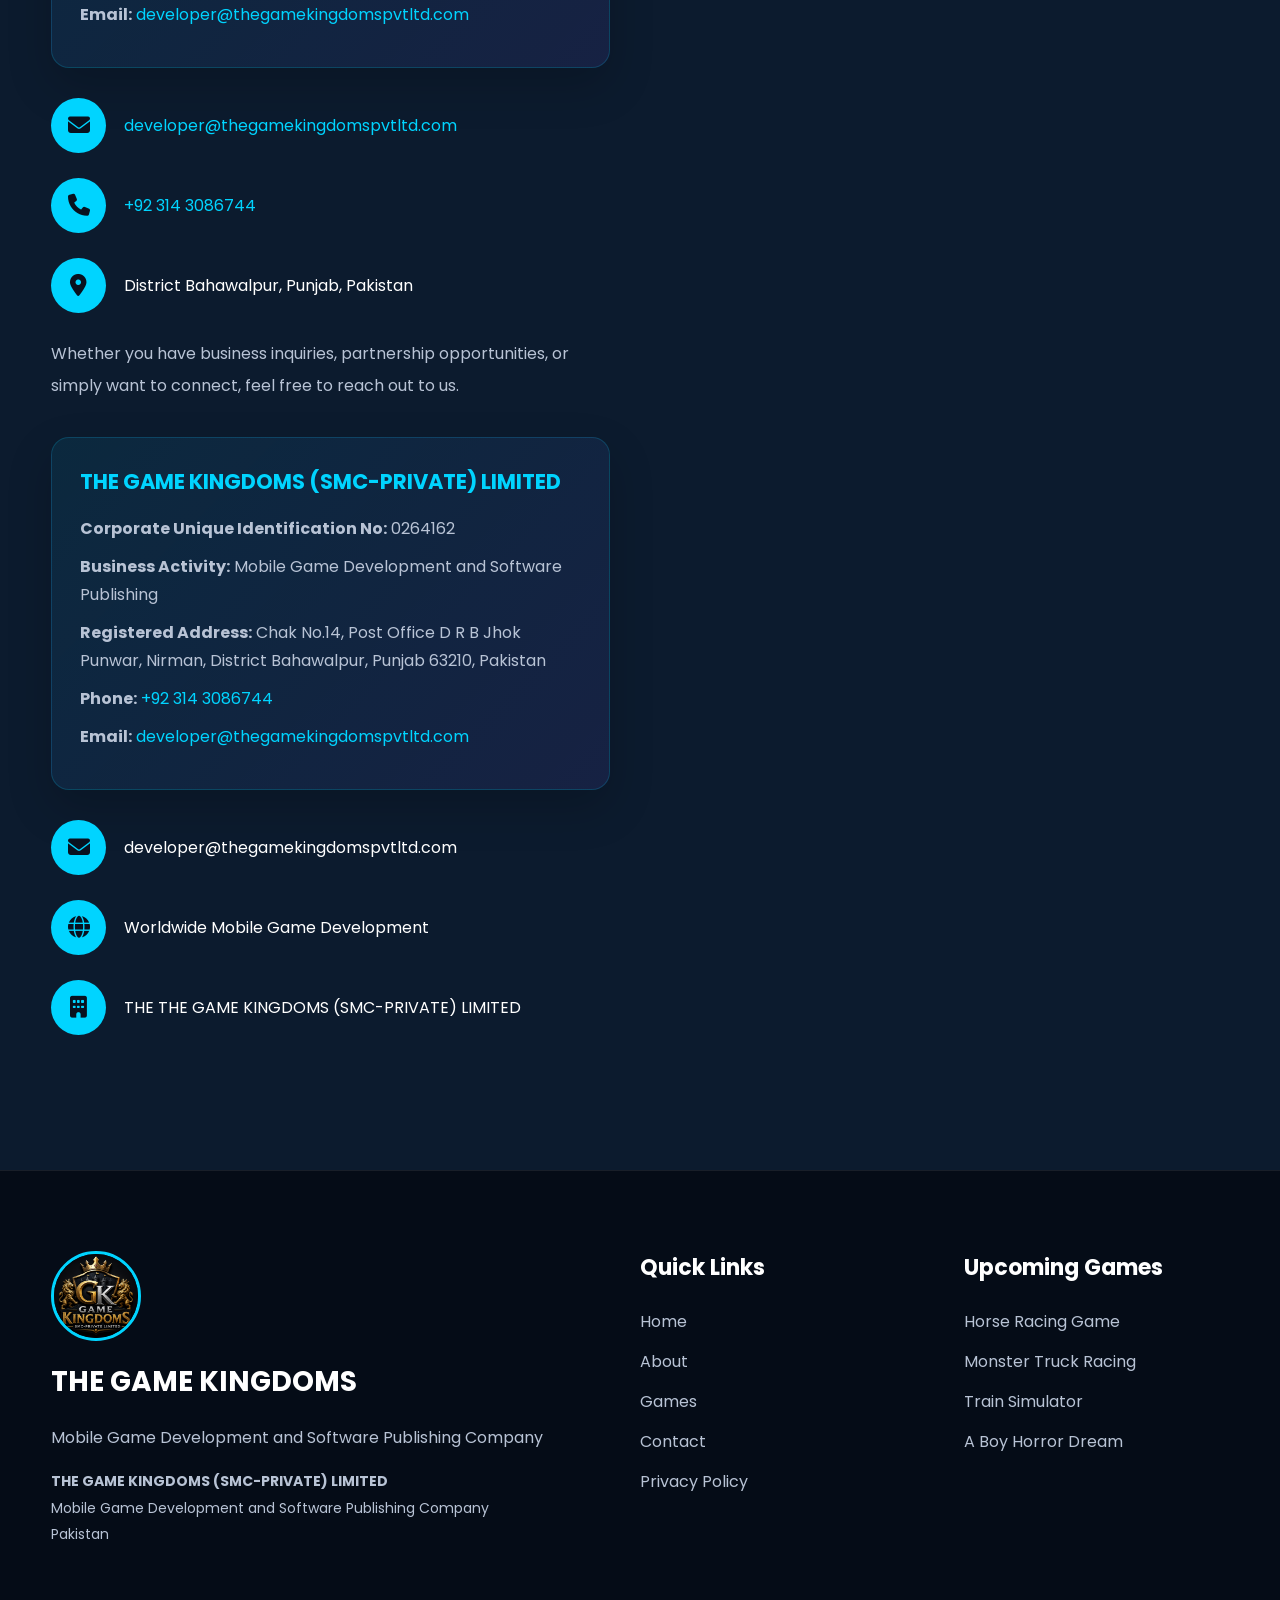
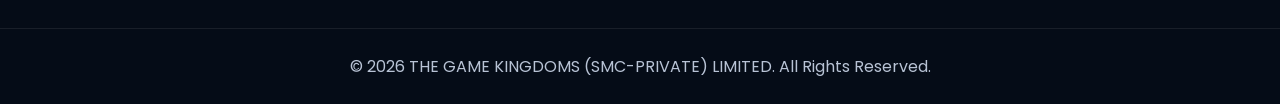
==== commit 50b24ab3: "Add files via upload" ====
--- a/index.html
+++ b/index.html
@@ -61,8 +61,9 @@
 <li><a href="#features">Features</a></li>
 
 <li><a href="#contact">Contact</a></li>
-                <li><a href="#privacy">Privacy Policy</a></li>
-<li><a href="#privacy">Privacy Policy</a></li>
+                <li><a href="privacy-policy.html">Privacy Policy</a></li>
+                <li><a href="privacy-policy.html">Privacy Policy</a></li>
+<li><a href="privacy-policy.html">Privacy Policy</a></li>
 
 </ul>
 
@@ -577,11 +578,7 @@
             <h3>Get In Touch</h3>
 
             <p>
-
-                Whether you have business inquiries, partnership
-                opportunities, or simply want to connect, feel free to reach
-                out to us.
-
+                Whether you have business inquiries, partnership opportunities, or simply want to connect, feel free to reach out to us.
             </p>
 
             <div class="company-details">
@@ -594,6 +591,38 @@
             </div>
 
             <div class="contact-item">
+                <i class="fas fa-envelope"></i>
+                <a href="mailto:developer@thegamekingdomspvtltd.com">developer@thegamekingdomspvtltd.com</a>
+            </div>
+
+            <div class="contact-item">
+                <i class="fas fa-phone"></i>
+                <a href="tel:+923143086744">+92 314 3086744</a>
+            </div>
+
+            <div class="contact-item">
+                <i class="fas fa-location-dot"></i>
+                <span>District Bahawalpur, Punjab, Pakistan</span>
+            </div>
+
+            <p>
+
+                Whether you have business inquiries, partnership
+                opportunities, or simply want to connect, feel free to reach
+                out to us.
+
+            </p>
+
+            <div class="company-details">
+                <h4>THE GAME KINGDOMS (SMC-PRIVATE) LIMITED</h4>
+                <p><strong>Corporate Unique Identification No:</strong> 0264162</p>
+                <p><strong>Business Activity:</strong> Mobile Game Development and Software Publishing</p>
+                <p><strong>Registered Address:</strong> Chak No.14, Post Office D R B Jhok Punwar, Nirman, District Bahawalpur, Punjab 63210, Pakistan</p>
+                <p><strong>Phone:</strong> <a href="tel:+923143086744">+92 314 3086744</a></p>
+                <p><strong>Email:</strong> <a href="mailto:developer@thegamekingdomspvtltd.com">developer@thegamekingdomspvtltd.com</a></p>
+            </div>
+
+            <div class="contact-item">
 
                 <i class="fas fa-envelope"></i>
 
@@ -693,7 +722,7 @@
                 <li><a href="#games">Games</a></li>
 
                 <li><a href="#contact">Contact</a></li>
-<li><a href="#privacy">Privacy Policy</a></li>
+<li><a href="privacy-policy.html">Privacy Policy</a></li>
 
             </ul>
 
--- a/css/style.css
+++ b/css/style.css
@@ -1,1686 +1,1784 @@
-/*==================================================
-GAME KINGDOMS SMC-PRIVATE LIMITED
-Premium Gaming Website
-==================================================*/
-
-@import url('https://fonts.googleapis.com/css2?family=Poppins:wght@300;400;500;600;700;800&display=swap');
-
-:root{
-
-    --primary:#00d4ff;
-    --secondary:#7a5cff;
-    --dark:#07111f;
-    --dark2:#0c1b2e;
-    --card:#12233d;
-    --text:#ffffff;
-    --text-light:#b8c3d5;
-    --border:rgba(255,255,255,.08);
-    --radius:18px;
-    --transition:.35s ease;
-
-}
-
-*{
-
-    margin:0;
-    padding:0;
-    box-sizing:border-box;
-
-}
-
-html{
-
-    scroll-behavior:smooth;
-
-}
-
-body{
-
-    font-family:'Poppins',sans-serif;
-    background:var(--dark);
-    color:var(--text);
-    overflow-x:hidden;
-
-}
-
-body::before{
-
-    content:"";
-    position:fixed;
-    inset:0;
-
-    background:
-    radial-gradient(circle at top left,#173f75 0%,transparent 35%),
-    radial-gradient(circle at bottom right,#16375d 0%,transparent 35%);
-
-    opacity:.35;
-    pointer-events:none;
-    z-index:-1;
-
-}
-
-img{
-
-    max-width:100%;
-    display:block;
-
-}
-
-a{
-
-    text-decoration:none;
-
-}
-
-ul{
-
-    list-style:none;
-
-}
-
-.container{
-
-    width:90%;
-    max-width:1250px;
-    margin:auto;
-
-}
-
-section{
-
-    padding:110px 0;
-
-}
-
-.section-title{
-
-    text-align:center;
-    margin-bottom:60px;
-
-}
-
-.section-title h2{
-
-    font-size:42px;
-    color:var(--primary);
-    margin-bottom:15px;
-
-}
-
-.section-title p{
-
-    color:var(--text-light);
-    max-width:700px;
-    margin:auto;
-    line-height:1.8;
-
-}
-
-/*==========================
-NAVBAR
-==========================*/
-
-header{
-
-    position:fixed;
-    width:100%;
-    top:0;
-    left:0;
-    z-index:1000;
-
-    background:rgba(7,17,31,.82);
-    backdrop-filter:blur(18px);
-
-    border-bottom:1px solid var(--border);
-
-}
-
-.navbar{
-
-    width:92%;
-    max-width:1300px;
-    margin:auto;
-
-    display:flex;
-    align-items:center;
-    justify-content:space-between;
-
-    height:90px;
-
-}
-
-.logo{
-
-    display:flex;
-    align-items:center;
-    gap:15px;
-
-    color:#fff;
-
-}
-
-.logo img{
-
-    width:62px;
-    height:62px;
-    object-fit:cover;
-    border-radius:50%;
-    border:3px solid var(--primary);
-
-}
-
-.logo h2{
-
-    font-size:22px;
-    font-weight:700;
-
-}
-
-.logo span{
-
-    display:block;
-    font-size:12px;
-    color:var(--text-light);
-
-}
-
-.menu{
-
-    display:flex;
-    gap:38px;
-
-}
-
-.menu a{
-
-    color:#fff;
-    font-weight:500;
-    transition:var(--transition);
-    position:relative;
-
-}
-
-.menu a:hover{
-
-    color:var(--primary);
-
-}
-
-.menu a::after{
-
-    content:"";
-    position:absolute;
-
-    left:0;
-    bottom:-8px;
-
-    width:0;
-    height:2px;
-
-    background:var(--primary);
-
-    transition:.3s;
-
-}
-
-.menu a:hover::after{
-
-    width:100%;
-
-}
-
-.menu-toggle{
-
-    display:none;
-    color:#fff;
-    font-size:28px;
-    cursor:pointer;
-
-}
-
-/*==========================
-HERO
-==========================*/
-
-.hero{
-
-    width:92%;
-    max-width:1300px;
-
-    margin:auto;
-
-    min-height:100vh;
-
-    display:flex;
-    align-items:center;
-    justify-content:space-between;
-
-    gap:70px;
-
-    padding-top:120px;
-
-}
-
-.hero-left{
-
-    flex:1;
-
-}
-
-.hero-tag{
-
-    display:inline-block;
-
-    background:rgba(0,212,255,.12);
-
-    color:var(--primary);
-
-    padding:10px 18px;
-
-    border-radius:30px;
-
-    margin-bottom:25px;
-
-    font-size:14px;
-    letter-spacing:1px;
-
-}
-
-.hero-left h1{
-
-    font-size:64px;
-    line-height:1.15;
-    margin-bottom:30px;
-
-}
-
-.hero-left h1 span{
-
-    color:var(--primary);
-
-}
-
-.hero-left p{
-
-    color:var(--text-light);
-
-    line-height:2;
-
-    margin-bottom:40px;
-
-    font-size:18px;
-
-}
-
-.hero-buttons{
-
-    display:flex;
-    gap:20px;
-    margin-bottom:45px;
-
-}
-
-.primary-btn{
-
-    padding:16px 36px;
-
-    background:var(--primary);
-
-    color:#08111f;
-
-    border-radius:50px;
-
-    font-weight:700;
-
-    transition:var(--transition);
-
-}
-
-.primary-btn:hover{
-
-    transform:translateY(-4px);
-
-    box-shadow:0 12px 30px rgba(0,212,255,.35);
-
-}
-
-.secondary-btn{
-
-    padding:16px 36px;
-
-    border:2px solid var(--primary);
-
-    color:#fff;
-
-    border-radius:50px;
-
-    transition:var(--transition);
-
-}
-
-.secondary-btn:hover{
-
-    background:var(--primary);
-
-    color:#08111f;
-
-}
-
-.hero-stats{
-
-    display:flex;
-    gap:45px;
-
-}
-
-.hero-stats h2{
-
-    color:var(--primary);
-    font-size:36px;
-
-}
-
-.hero-stats p{
-
-    margin-top:8px;
-    font-size:15px;
-
-}
-
-.hero-right{
-
-    flex:1;
-
-    display:flex;
-    justify-content:center;
-
-}
-
-.hero-right img{
-
-    width:420px;
-    border-radius:50%;
-
-    border:8px solid var(--primary);
-
-    box-shadow:0 0 50px rgba(0,212,255,.35);
-
-    animation:float 4s ease-in-out infinite;
-
-}
-
-@keyframes float{
-
-    0%{transform:translateY(0);}
-    50%{transform:translateY(-15px);}
-    100%{transform:translateY(0);}
-
-}
-/*==================================================
-ABOUT SECTION
-==================================================*/
-
-.about{
-
-    background:var(--dark2);
-
-}
-
-.about-wrapper{
-
-    width:92%;
-    max-width:1300px;
-    margin:auto;
-
-    display:grid;
-    grid-template-columns:1fr 1.2fr;
-    gap:70px;
-    align-items:center;
-
-}
-
-.about-image{
-
-    display:flex;
-    justify-content:center;
-
-}
-
-.about-image img{
-
-    width:420px;
-    border-radius:25px;
-    border:4px solid var(--primary);
-    box-shadow:0 20px 50px rgba(0,212,255,.18);
-
-}
-
-.about-content h3{
-
-    font-size:40px;
-    margin-bottom:25px;
-
-}
-
-.about-content p{
-
-    color:var(--text-light);
-    line-height:2;
-    margin-bottom:20px;
-
-}
-
-.about-grid{
-
-    margin-top:45px;
-
-    display:grid;
-
-    grid-template-columns:repeat(2,1fr);
-
-    gap:25px;
-
-}
-
-.about-card{
-
-    background:var(--card);
-
-    padding:30px;
-
-    border-radius:var(--radius);
-
-    border:1px solid var(--border);
-
-    transition:var(--transition);
-
-}
-
-.about-card:hover{
-
-    transform:translateY(-10px);
-
-    border-color:var(--primary);
-
-    box-shadow:0 20px 40px rgba(0,212,255,.15);
-
-}
-
-.about-card i{
-
-    font-size:45px;
-
-    color:var(--primary);
-
-    margin-bottom:18px;
-
-}
-
-.about-card h4{
-
-    margin-bottom:12px;
-
-    font-size:20px;
-
-}
-
-.about-card p{
-
-    margin:0;
-
-    line-height:1.8;
-
-    font-size:15px;
-
-}
-
-/*==================================================
-GAMES SECTION
-==================================================*/
-
-.games{
-
-    background:var(--dark);
-
-}
-
-.games-grid{
-
-    width:92%;
-    max-width:1300px;
-    margin:auto;
-
-    display:grid;
-
-    grid-template-columns:repeat(auto-fit,minmax(280px,1fr));
-
-    gap:35px;
-
-}
-
-.game-card{
-
-    background:var(--card);
-
-    border-radius:20px;
-
-    overflow:hidden;
-
-    border:1px solid var(--border);
-
-    transition:.4s;
-
-    position:relative;
-
-}
-
-.game-card:hover{
-
-    transform:translateY(-12px);
-
-    border-color:var(--primary);
-
-    box-shadow:0 25px 45px rgba(0,212,255,.18);
-
-}
-
-.game-image{
-
-    overflow:hidden;
-
-}
-
-.game-image img{
-
-    width:100%;
-
-    height:240px;
-
-    object-fit:cover;
-
-    transition:.5s;
-
-}
-
-.game-card:hover img{
-
-    transform:scale(1.08);
-
-}
-
-.game-info{
-
-    padding:28px;
-
-}
-
-.game-info h3{
-
-    font-size:24px;
-
-    margin-bottom:18px;
-
-}
-
-.game-info p{
-
-    color:var(--text-light);
-
-    line-height:1.8;
-
-    margin-bottom:25px;
-
-}
-
-.game-info span{
-
-    display:inline-block;
-
-    background:var(--primary);
-
-    color:#08111f;
-
-    padding:10px 20px;
-
-    border-radius:30px;
-
-    font-weight:700;
-
-    font-size:14px;
-
-}
-
-/* Glow border */
-
-.game-card::before{
-
-    content:"";
-
-    position:absolute;
-
-    inset:0;
-
-    border-radius:20px;
-
-    padding:1px;
-
-    background:linear-gradient(135deg,
-    transparent,
-    rgba(0,212,255,.5),
-    transparent);
-
-    -webkit-mask:
-        linear-gradient(#fff 0 0) content-box,
-        linear-gradient(#fff 0 0);
-
-    -webkit-mask-composite:xor;
-
-            mask-composite:exclude;
-
-    opacity:0;
-
-    transition:.4s;
-
-}
-
-.game-card:hover::before{
-
-    opacity:1;
-
-}
-/*==================================================
-WHY CHOOSE US
-==================================================*/
-
-.features{
-
-    background:var(--dark2);
-
-}
-
-.feature-grid{
-
-    width:92%;
-    max-width:1300px;
-
-    margin:auto;
-
-    display:grid;
-
-    grid-template-columns:repeat(auto-fit,minmax(260px,1fr));
-
-    gap:35px;
-
-}
-
-.feature-box{
-
-    background:var(--card);
-
-    padding:45px 30px;
-
-    border-radius:20px;
-
-    text-align:center;
-
-    border:1px solid var(--border);
-
-    transition:.4s;
-
-}
-
-.feature-box:hover{
-
-    transform:translateY(-12px);
-
-    border-color:var(--primary);
-
-    box-shadow:0 20px 40px rgba(0,212,255,.18);
-
-}
-
-.feature-box i{
-
-    font-size:55px;
-
-    color:var(--primary);
-
-    margin-bottom:25px;
-
-}
-
-.feature-box h3{
-
-    font-size:24px;
-
-    margin-bottom:18px;
-
-}
-
-.feature-box p{
-
-    color:var(--text-light);
-
-    line-height:1.8;
-
-}
-
-/*==================================================
-VISION
-==================================================*/
-
-.vision{
-
-    background:
-
-    linear-gradient(rgba(7,17,31,.88),
-
-    rgba(7,17,31,.88)),
-
-    url("images/herobg.jpg");
-
-    background-size:cover;
-
-    background-position:center;
-
-    background-attachment:fixed;
-
-}
-
-.vision-overlay{
-
-    width:100%;
-
-}
-
-.vision-content{
-
-    width:90%;
-
-    max-width:900px;
-
-    margin:auto;
-
-    text-align:center;
-
-}
-
-.vision-content h2{
-
-    color:var(--primary);
-
-    font-size:48px;
-
-    margin-bottom:30px;
-
-}
-
-.vision-content p{
-
-    font-size:20px;
-
-    line-height:2;
-
-    color:var(--text-light);
-
-}
-
-/*==================================================
-MISSION
-==================================================*/
-
-.mission{
-
-    background:var(--dark);
-
-}
-
-.mission-grid{
-
-    width:92%;
-
-    max-width:1200px;
-
-    margin:auto;
-
-    display:grid;
-
-    grid-template-columns:repeat(auto-fit,minmax(280px,1fr));
-
-    gap:35px;
-
-}
-
-.mission-card{
-
-    background:var(--card);
-
-    border-radius:20px;
-
-    padding:40px;
-
-    text-align:center;
-
-    border:1px solid var(--border);
-
-    transition:.4s;
-
-}
-
-.mission-card:hover{
-
-    transform:translateY(-10px);
-
-    border-color:var(--primary);
-
-}
-
-.mission-card i{
-
-    font-size:55px;
-
-    color:var(--primary);
-
-    margin-bottom:25px;
-
-}
-
-.mission-card h3{
-
-    margin-bottom:18px;
-
-    font-size:25px;
-
-}
-
-.mission-card p{
-
-    color:var(--text-light);
-
-    line-height:1.9;
-
-}
-
-/*==================================================
-CONTACT
-==================================================*/
-
-.contact{
-
-    background:var(--dark2);
-
-}
-
-.contact-wrapper{
-
-    width:92%;
-
-    max-width:1300px;
-
-    margin:auto;
-
-    display:grid;
-
-    grid-template-columns:1fr 1fr;
-
-    gap:60px;
-
-}
-
-.contact-info h3{
-
-    font-size:36px;
-
-    margin-bottom:20px;
-
-}
-
-.contact-info p{
-
-    color:var(--text-light);
-
-    line-height:2;
-
-    margin-bottom:35px;
-
-}
-
-.contact-item{
-
-    display:flex;
-
-    align-items:center;
-
-    gap:18px;
-
-    margin-bottom:25px;
-
-}
-
-.contact-item i{
-
-    width:55px;
-
-    height:55px;
-
-    display:flex;
-
-    justify-content:center;
-
-    align-items:center;
-
-    background:var(--primary);
-
-    color:#08111f;
-
-    border-radius:50%;
-
-    font-size:22px;
-
-}
-
-.contact-form{
-
-    background:var(--card);
-
-    padding:40px;
-
-    border-radius:20px;
-
-    border:1px solid var(--border);
-
-}
-
-.contact-form input,
-
-.contact-form textarea{
-
-    width:100%;
-
-    background:#182943;
-
-    color:#fff;
-
-    border:none;
-
-    outline:none;
-
-    margin-bottom:20px;
-
-    padding:18px;
-
-    border-radius:12px;
-
-    font-family:'Poppins',sans-serif;
-
-}
-
-.contact-form textarea{
-
-    resize:none;
-
-}
-
-.contact-form button{
-
-    width:100%;
-
-    padding:18px;
-
-    border:none;
-
-    background:var(--primary);
-
-    color:#08111f;
-
-    font-weight:700;
-
-    font-size:17px;
-
-    border-radius:50px;
-
-    cursor:pointer;
-
-    transition:.3s;
-
-}
-
-.contact-form button:hover{
-
-    transform:translateY(-3px);
-
-    box-shadow:0 15px 30px rgba(0,212,255,.25);
-
-}
-/*==================================================
-FOOTER
-==================================================*/
-
-footer{
-
-    background:#050c17;
-
-    border-top:1px solid var(--border);
-
-}
-
-.footer-top{
-
-    width:92%;
-
-    max-width:1300px;
-
-    margin:auto;
-
-    display:grid;
-
-    grid-template-columns:2fr 1fr 1fr;
-
-    gap:60px;
-
-    padding:80px 0;
-
-}
-
-.footer-about img{
-
-    width:90px;
-
-    height:90px;
-
-    object-fit:cover;
-
-    border-radius:50%;
-
-    border:3px solid var(--primary);
-
-    margin-bottom:20px;
-
-}
-
-.footer-about h3{
-
-    font-size:28px;
-
-    margin-bottom:20px;
-
-}
-
-.footer-about p{
-
-    color:var(--text-light);
-
-    line-height:1.9;
-
-}
-
-.footer-links h4,
-
-.footer-games h4{
-
-    margin-bottom:25px;
-
-    font-size:22px;
-
-}
-
-.footer-links ul li,
-
-.footer-games ul li{
-
-    margin-bottom:15px;
-
-}
-
-.footer-links a{
-
-    color:var(--text-light);
-
-    transition:.3s;
-
-}
-
-.footer-links a:hover{
-
-    color:var(--primary);
-
-    padding-left:8px;
-
-}
-
-.footer-games li{
-
-    color:var(--text-light);
-
-}
-
-.footer-bottom{
-
-    border-top:1px solid rgba(255,255,255,.08);
-
-    text-align:center;
-
-    padding:25px;
-
-    color:var(--text-light);
-
-}
-
-/*==================================================
-SCROLLBAR
-==================================================*/
-
-::-webkit-scrollbar{
-
-    width:10px;
-
-}
-
-::-webkit-scrollbar-track{
-
-    background:#091423;
-
-}
-
-::-webkit-scrollbar-thumb{
-
-    background:var(--primary);
-
-    border-radius:20px;
-
-}
-
-::-webkit-scrollbar-thumb:hover{
-
-    background:#33ddff;
-
-}
-
-/*==================================================
-SELECTION
-==================================================*/
-
-::selection{
-
-    background:var(--primary);
-
-    color:#07111f;
-
-}
-
-/*==================================================
-SMOOTH ANIMATIONS
-==================================================*/
-
-section{
-
-    animation:fadeUp .9s ease;
-
-}
-
-@keyframes fadeUp{
-
-    from{
-
-        opacity:0;
-
-        transform:translateY(40px);
-
-    }
-
-    to{
-
-        opacity:1;
-
-        transform:translateY(0);
-
-    }
-
-}
-
-/*==================================================
-HOVER EFFECTS
-==================================================*/
-
-button,
-.primary-btn,
-.secondary-btn,
-.game-card,
-.about-card,
-.feature-box,
-.mission-card{
-
-    transition:all .35s ease;
-
-}
-
-img{
-
-    user-select:none;
-
-}
-
-/*==================================================
-RESPONSIVE
-==================================================*/
-
-@media(max-width:1100px){
-
-.hero{
-
-flex-direction:column;
-
-text-align:center;
-
-padding-top:150px;
-
-}
-
-.hero-buttons{
-
-justify-content:center;
-
-}
-
-.hero-stats{
-
-justify-content:center;
-
-}
-
-.about-wrapper{
-
-grid-template-columns:1fr;
-
-text-align:center;
-
-}
-
-.about-grid{
-
-grid-template-columns:1fr 1fr;
-
-}
-
-.contact-wrapper{
-
-grid-template-columns:1fr;
-
-}
-
-.footer-top{
-
-grid-template-columns:1fr;
-
-text-align:center;
-
-}
-
-.footer-about img{
-
-margin:auto auto 20px;
-
-}
-
-}
-
-@media(max-width:900px){
-
-.menu{
-
-display:none;
-
-}
-
-.menu-toggle{
-
-display:block;
-
-}
-
-.hero-left h1{
-
-font-size:48px;
-
-}
-
-.hero-right img{
-
-width:300px;
-
-}
-
-.section-title h2{
-
-font-size:36px;
-
-}
-
-.vision-content h2{
-
-font-size:38px;
-
-}
-
-}
-
-@media(max-width:768px){
-
-.about-grid{
-
-grid-template-columns:1fr;
-
-}
-
-.games-grid{
-
-grid-template-columns:1fr;
-
-}
-
-.feature-grid{
-
-grid-template-columns:1fr;
-
-}
-
-.mission-grid{
-
-grid-template-columns:1fr;
-
-}
-
-.hero-buttons{
-
-flex-direction:column;
-
-}
-
-.primary-btn,
-
-.secondary-btn{
-
-text-align:center;
-
-}
-
-.hero-stats{
-
-flex-direction:column;
-
-gap:20px;
-
-}
-
-.contact-form{
-
-padding:25px;
-
-}
-
-}
-
-@media(max-width:500px){
-
-.logo img{
-
-width:50px;
-
-height:50px;
-
-}
-
-.logo h2{
-
-font-size:18px;
-
-}
-
-.hero-left h1{
-
-font-size:38px;
-
-}
-
-.hero-left p{
-
-font-size:16px;
-
-}
-
-.hero-right img{
-
-width:230px;
-
-}
-
-.section-title h2{
-
-font-size:30px;
-
-}
-
-.about-content h3{
-
-font-size:30px;
-
-}
-
-.contact-info h3{
-
-font-size:28px;
-
-}
-
-.vision-content p{
-
-font-size:17px;
-
-}
-
-}
-.show-menu{
-
-display:flex !important;
-
-flex-direction:column;
-
-position:absolute;
-
-top:90px;
-
-left:0;
-
-width:100%;
-
-background:#07111f;
-
-padding:30px 0;
-
-gap:25px;
-
-text-align:center;
-
-border-top:1px solid rgba(255,255,255,.08);
-
-}
-
-.active{
-
-color:var(--primary)!important;
-
-}
-
-.sticky{
-
-background:rgba(5,12,25,.95)!important;
-
-backdrop-filter:blur(18px);
-
-box-shadow:0 15px 35px rgba(0,0,0,.35);
-
-}
-
-/*=============================
-REVEAL ANIMATION
-=============================*/
-
-.section-title,
-.about-card,
-.game-card,
-.feature-box,
-.mission-card,
-.contact-form,
-.contact-info{
-
-    opacity:0;
-
-    transform:translateY(60px);
-
-    transition:all .8s ease;
-
-}
-
-.reveal{
-
-    opacity:1;
-
-    transform:translateY(0);
-
-}
-
-/*=============================
-BUTTON RIPPLE
-=============================*/
-
-.primary-btn,
-.secondary-btn,
-.contact-form button{
-
-    position:relative;
-
-    overflow:hidden;
-
-}
-
-.ripple{
-
-    position:absolute;
-
-    width:20px;
-
-    height:20px;
-
-    background:rgba(255,255,255,.45);
-
-    border-radius:50%;
-
-    transform:translate(-50%,-50%) scale(0);
-
-    animation:rippleEffect .6s linear;
-
-    pointer-events:none;
-
-}
-
-@keyframes rippleEffect{
-
-    to{
-
-        transform:translate(-50%,-50%) scale(18);
-
-        opacity:0;
-
-    }
-
-}
-/*==================================================
-BACK TO TOP
-==================================================*/
-
-.back-to-top{
-
-position:fixed;
-
-right:30px;
-
-bottom:30px;
-
-width:55px;
-
-height:55px;
-
-border:none;
-
-border-radius:50%;
-
-background:var(--primary);
-
-color:#08111f;
-
-font-size:20px;
-
-cursor:pointer;
-
-opacity:0;
-
-visibility:hidden;
-
-transition:.35s;
-
-z-index:999;
-
-box-shadow:0 10px 25px rgba(0,212,255,.35);
-
-}
-
-.show-top{
-
-opacity:1;
-
-visibility:visible;
-
-}
-
-.back-to-top:hover{
-
-transform:translateY(-6px);
-
-box-shadow:0 15px 30px rgba(0,212,255,.45);
-
-}
-
-/* Smooth navbar animation */
-
-header{
-
-transition:.35s;
-
-}
-
-/* Loading state */
-
-.loaded{
-
-animation:fadeWebsite .8s ease;
-
-}
-
-@keyframes fadeWebsite{
-
-from{
-
-opacity:0;
-
-}
-
-to{
-
-opacity:1;
-
-}
-
-}
-/*==================================================
-END OF FILE
-==================================================*/+/*==================================================
+GAME KINGDOMS SMC-PRIVATE LIMITED
+Premium Gaming Website
+==================================================*/
+
+@import url('https://fonts.googleapis.com/css2?family=Poppins:wght@300;400;500;600;700;800&display=swap');
+
+:root{
+
+    --primary:#00d4ff;
+    --secondary:#7a5cff;
+    --dark:#07111f;
+    --dark2:#0c1b2e;
+    --card:#12233d;
+    --text:#ffffff;
+    --text-light:#b8c3d5;
+    --border:rgba(255,255,255,.08);
+    --radius:18px;
+    --transition:.35s ease;
+
+}
+
+*{
+
+    margin:0;
+    padding:0;
+    box-sizing:border-box;
+
+}
+
+html{
+
+    scroll-behavior:smooth;
+
+}
+
+body{
+
+    font-family:'Poppins',sans-serif;
+    background:var(--dark);
+    color:var(--text);
+    overflow-x:hidden;
+
+}
+
+body::before{
+
+    content:"";
+    position:fixed;
+    inset:0;
+
+    background:
+    radial-gradient(circle at top left,#173f75 0%,transparent 35%),
+    radial-gradient(circle at bottom right,#16375d 0%,transparent 35%);
+
+    opacity:.35;
+    pointer-events:none;
+    z-index:-1;
+
+}
+
+img{
+
+    max-width:100%;
+    display:block;
+
+}
+
+a{
+
+    text-decoration:none;
+
+}
+
+ul{
+
+    list-style:none;
+
+}
+
+.container{
+
+    width:90%;
+    max-width:1250px;
+    margin:auto;
+
+}
+
+section{
+
+    padding:110px 0;
+
+}
+
+.section-title{
+
+    text-align:center;
+    margin-bottom:60px;
+
+}
+
+.section-title h2{
+
+    font-size:42px;
+    color:var(--primary);
+    margin-bottom:15px;
+
+}
+
+.section-title p{
+
+    color:var(--text-light);
+    max-width:700px;
+    margin:auto;
+    line-height:1.8;
+
+}
+
+/*==========================
+NAVBAR
+==========================*/
+
+header{
+
+    position:fixed;
+    width:100%;
+    top:0;
+    left:0;
+    z-index:1000;
+
+    background:rgba(7,17,31,.82);
+    backdrop-filter:blur(18px);
+
+    border-bottom:1px solid var(--border);
+
+}
+
+.navbar{
+
+    width:92%;
+    max-width:1300px;
+    margin:auto;
+
+    display:flex;
+    align-items:center;
+    justify-content:space-between;
+
+    height:90px;
+
+}
+
+.logo{
+
+    display:flex;
+    align-items:center;
+    gap:15px;
+
+    color:#fff;
+
+}
+
+.logo img{
+
+    width:62px;
+    height:62px;
+    object-fit:cover;
+    border-radius:50%;
+    border:3px solid var(--primary);
+
+}
+
+.logo h2{
+
+    font-size:22px;
+    font-weight:700;
+
+}
+
+.logo span{
+
+    display:block;
+    font-size:12px;
+    color:var(--text-light);
+
+}
+
+.menu{
+
+    display:flex;
+    gap:38px;
+
+}
+
+.menu a{
+
+    color:#fff;
+    font-weight:500;
+    transition:var(--transition);
+    position:relative;
+
+}
+
+.menu a:hover{
+
+    color:var(--primary);
+
+}
+
+.menu a::after{
+
+    content:"";
+    position:absolute;
+
+    left:0;
+    bottom:-8px;
+
+    width:0;
+    height:2px;
+
+    background:var(--primary);
+
+    transition:.3s;
+
+}
+
+.menu a:hover::after{
+
+    width:100%;
+
+}
+
+.menu-toggle{
+
+    display:none;
+    color:#fff;
+    font-size:28px;
+    cursor:pointer;
+
+}
+
+/*==========================
+HERO
+==========================*/
+
+.hero{
+
+    width:92%;
+    max-width:1300px;
+
+    margin:auto;
+
+    min-height:100vh;
+
+    display:flex;
+    align-items:center;
+    justify-content:space-between;
+
+    gap:70px;
+
+    padding-top:120px;
+
+}
+
+.hero-left{
+
+    flex:1;
+
+}
+
+.hero-tag{
+
+    display:inline-block;
+
+    background:rgba(0,212,255,.12);
+
+    color:var(--primary);
+
+    padding:10px 18px;
+
+    border-radius:30px;
+
+    margin-bottom:25px;
+
+    font-size:14px;
+    letter-spacing:1px;
+
+}
+
+.hero-left h1{
+
+    font-size:64px;
+    line-height:1.15;
+    margin-bottom:30px;
+
+}
+
+.hero-left h1 span{
+
+    color:var(--primary);
+
+}
+
+.hero-left p{
+
+    color:var(--text-light);
+
+    line-height:2;
+
+    margin-bottom:40px;
+
+    font-size:18px;
+
+}
+
+.hero-buttons{
+
+    display:flex;
+    gap:20px;
+    margin-bottom:45px;
+
+}
+
+.primary-btn{
+
+    padding:16px 36px;
+
+    background:var(--primary);
+
+    color:#08111f;
+
+    border-radius:50px;
+
+    font-weight:700;
+
+    transition:var(--transition);
+
+}
+
+.primary-btn:hover{
+
+    transform:translateY(-4px);
+
+    box-shadow:0 12px 30px rgba(0,212,255,.35);
+
+}
+
+.secondary-btn{
+
+    padding:16px 36px;
+
+    border:2px solid var(--primary);
+
+    color:#fff;
+
+    border-radius:50px;
+
+    transition:var(--transition);
+
+}
+
+.secondary-btn:hover{
+
+    background:var(--primary);
+
+    color:#08111f;
+
+}
+
+.hero-stats{
+
+    display:flex;
+    gap:45px;
+
+}
+
+.hero-stats h2{
+
+    color:var(--primary);
+    font-size:36px;
+
+}
+
+.hero-stats p{
+
+    margin-top:8px;
+    font-size:15px;
+
+}
+
+.hero-right{
+
+    flex:1;
+
+    display:flex;
+    justify-content:center;
+
+}
+
+.hero-right img{
+
+    width:420px;
+    border-radius:50%;
+
+    border:8px solid var(--primary);
+
+    box-shadow:0 0 50px rgba(0,212,255,.35);
+
+    animation:float 4s ease-in-out infinite;
+
+}
+
+@keyframes float{
+
+    0%{transform:translateY(0);}
+    50%{transform:translateY(-15px);}
+    100%{transform:translateY(0);}
+
+}
+/*==================================================
+ABOUT SECTION
+==================================================*/
+
+.about{
+
+    background:var(--dark2);
+
+}
+
+.about-wrapper{
+
+    width:92%;
+    max-width:1300px;
+    margin:auto;
+
+    display:grid;
+    grid-template-columns:1fr 1.2fr;
+    gap:70px;
+    align-items:center;
+
+}
+
+.about-image{
+
+    display:flex;
+    justify-content:center;
+
+}
+
+.about-image img{
+
+    width:420px;
+    border-radius:25px;
+    border:4px solid var(--primary);
+    box-shadow:0 20px 50px rgba(0,212,255,.18);
+
+}
+
+.about-content h3{
+
+    font-size:40px;
+    margin-bottom:25px;
+
+}
+
+.about-content p{
+
+    color:var(--text-light);
+    line-height:2;
+    margin-bottom:20px;
+
+}
+
+.about-grid{
+
+    margin-top:45px;
+
+    display:grid;
+
+    grid-template-columns:repeat(2,1fr);
+
+    gap:25px;
+
+}
+
+.about-card{
+
+    background:var(--card);
+
+    padding:30px;
+
+    border-radius:var(--radius);
+
+    border:1px solid var(--border);
+
+    transition:var(--transition);
+
+}
+
+.about-card:hover{
+
+    transform:translateY(-10px);
+
+    border-color:var(--primary);
+
+    box-shadow:0 20px 40px rgba(0,212,255,.15);
+
+}
+
+.about-card i{
+
+    font-size:45px;
+
+    color:var(--primary);
+
+    margin-bottom:18px;
+
+}
+
+.about-card h4{
+
+    margin-bottom:12px;
+
+    font-size:20px;
+
+}
+
+.about-card p{
+
+    margin:0;
+
+    line-height:1.8;
+
+    font-size:15px;
+
+}
+
+/*==================================================
+GAMES SECTION
+==================================================*/
+
+.games{
+
+    background:var(--dark);
+
+}
+
+.games-grid{
+
+    width:92%;
+    max-width:1300px;
+    margin:auto;
+
+    display:grid;
+
+    grid-template-columns:repeat(auto-fit,minmax(280px,1fr));
+
+    gap:35px;
+
+}
+
+.game-card{
+
+    background:var(--card);
+
+    border-radius:20px;
+
+    overflow:hidden;
+
+    border:1px solid var(--border);
+
+    transition:.4s;
+
+    position:relative;
+
+}
+
+.game-card:hover{
+
+    transform:translateY(-12px);
+
+    border-color:var(--primary);
+
+    box-shadow:0 25px 45px rgba(0,212,255,.18);
+
+}
+
+.game-image{
+
+    overflow:hidden;
+
+}
+
+.game-image img{
+
+    width:100%;
+
+    height:240px;
+
+    object-fit:cover;
+
+    transition:.5s;
+
+}
+
+.game-card:hover img{
+
+    transform:scale(1.08);
+
+}
+
+.game-info{
+
+    padding:28px;
+
+}
+
+.game-info h3{
+
+    font-size:24px;
+
+    margin-bottom:18px;
+
+}
+
+.game-info p{
+
+    color:var(--text-light);
+
+    line-height:1.8;
+
+    margin-bottom:25px;
+
+}
+
+.game-info span{
+
+    display:inline-block;
+
+    background:var(--primary);
+
+    color:#08111f;
+
+    padding:10px 20px;
+
+    border-radius:30px;
+
+    font-weight:700;
+
+    font-size:14px;
+
+}
+
+/* Glow border */
+
+.game-card::before{
+
+    content:"";
+
+    position:absolute;
+
+    inset:0;
+
+    border-radius:20px;
+
+    padding:1px;
+
+    background:linear-gradient(135deg,
+    transparent,
+    rgba(0,212,255,.5),
+    transparent);
+
+    -webkit-mask:
+        linear-gradient(#fff 0 0) content-box,
+        linear-gradient(#fff 0 0);
+
+    -webkit-mask-composite:xor;
+
+            mask-composite:exclude;
+
+    opacity:0;
+
+    transition:.4s;
+
+}
+
+.game-card:hover::before{
+
+    opacity:1;
+
+}
+/*==================================================
+WHY CHOOSE US
+==================================================*/
+
+.features{
+
+    background:var(--dark2);
+
+}
+
+.feature-grid{
+
+    width:92%;
+    max-width:1300px;
+
+    margin:auto;
+
+    display:grid;
+
+    grid-template-columns:repeat(auto-fit,minmax(260px,1fr));
+
+    gap:35px;
+
+}
+
+.feature-box{
+
+    background:var(--card);
+
+    padding:45px 30px;
+
+    border-radius:20px;
+
+    text-align:center;
+
+    border:1px solid var(--border);
+
+    transition:.4s;
+
+}
+
+.feature-box:hover{
+
+    transform:translateY(-12px);
+
+    border-color:var(--primary);
+
+    box-shadow:0 20px 40px rgba(0,212,255,.18);
+
+}
+
+.feature-box i{
+
+    font-size:55px;
+
+    color:var(--primary);
+
+    margin-bottom:25px;
+
+}
+
+.feature-box h3{
+
+    font-size:24px;
+
+    margin-bottom:18px;
+
+}
+
+.feature-box p{
+
+    color:var(--text-light);
+
+    line-height:1.8;
+
+}
+
+/*==================================================
+VISION
+==================================================*/
+
+.vision{
+
+    background:
+
+    linear-gradient(rgba(7,17,31,.88),
+
+    rgba(7,17,31,.88)),
+
+    url("images/herobg.jpg");
+
+    background-size:cover;
+
+    background-position:center;
+
+    background-attachment:fixed;
+
+}
+
+.vision-overlay{
+
+    width:100%;
+
+}
+
+.vision-content{
+
+    width:90%;
+
+    max-width:900px;
+
+    margin:auto;
+
+    text-align:center;
+
+}
+
+.vision-content h2{
+
+    color:var(--primary);
+
+    font-size:48px;
+
+    margin-bottom:30px;
+
+}
+
+.vision-content p{
+
+    font-size:20px;
+
+    line-height:2;
+
+    color:var(--text-light);
+
+}
+
+/*==================================================
+MISSION
+==================================================*/
+
+.mission{
+
+    background:var(--dark);
+
+}
+
+.mission-grid{
+
+    width:92%;
+
+    max-width:1200px;
+
+    margin:auto;
+
+    display:grid;
+
+    grid-template-columns:repeat(auto-fit,minmax(280px,1fr));
+
+    gap:35px;
+
+}
+
+.mission-card{
+
+    background:var(--card);
+
+    border-radius:20px;
+
+    padding:40px;
+
+    text-align:center;
+
+    border:1px solid var(--border);
+
+    transition:.4s;
+
+}
+
+.mission-card:hover{
+
+    transform:translateY(-10px);
+
+    border-color:var(--primary);
+
+}
+
+.mission-card i{
+
+    font-size:55px;
+
+    color:var(--primary);
+
+    margin-bottom:25px;
+
+}
+
+.mission-card h3{
+
+    margin-bottom:18px;
+
+    font-size:25px;
+
+}
+
+.mission-card p{
+
+    color:var(--text-light);
+
+    line-height:1.9;
+
+}
+
+/*==================================================
+CONTACT
+==================================================*/
+
+.contact{
+
+    background:var(--dark2);
+
+}
+
+.contact-wrapper{
+
+    width:92%;
+
+    max-width:1300px;
+
+    margin:auto;
+
+    display:grid;
+
+    grid-template-columns:1fr 1fr;
+
+    gap:60px;
+
+}
+
+.contact-info h3{
+
+    font-size:36px;
+
+    margin-bottom:20px;
+
+}
+
+.contact-info p{
+
+    color:var(--text-light);
+
+    line-height:2;
+
+    margin-bottom:35px;
+
+}
+
+.contact-item{
+
+    display:flex;
+
+    align-items:center;
+
+    gap:18px;
+
+    margin-bottom:25px;
+
+}
+
+.contact-item i{
+
+    width:55px;
+
+    height:55px;
+
+    display:flex;
+
+    justify-content:center;
+
+    align-items:center;
+
+    background:var(--primary);
+
+    color:#08111f;
+
+    border-radius:50%;
+
+    font-size:22px;
+
+}
+
+.contact-form{
+
+    background:var(--card);
+
+    padding:40px;
+
+    border-radius:20px;
+
+    border:1px solid var(--border);
+
+}
+
+.contact-form input,
+
+.contact-form textarea{
+
+    width:100%;
+
+    background:#182943;
+
+    color:#fff;
+
+    border:none;
+
+    outline:none;
+
+    margin-bottom:20px;
+
+    padding:18px;
+
+    border-radius:12px;
+
+    font-family:'Poppins',sans-serif;
+
+}
+
+.contact-form textarea{
+
+    resize:none;
+
+}
+
+.contact-form button{
+
+    width:100%;
+
+    padding:18px;
+
+    border:none;
+
+    background:var(--primary);
+
+    color:#08111f;
+
+    font-weight:700;
+
+    font-size:17px;
+
+    border-radius:50px;
+
+    cursor:pointer;
+
+    transition:.3s;
+
+}
+
+.contact-form button:hover{
+
+    transform:translateY(-3px);
+
+    box-shadow:0 15px 30px rgba(0,212,255,.25);
+
+}
+/*==================================================
+FOOTER
+==================================================*/
+
+footer{
+
+    background:#050c17;
+
+    border-top:1px solid var(--border);
+
+}
+
+.footer-top{
+
+    width:92%;
+
+    max-width:1300px;
+
+    margin:auto;
+
+    display:grid;
+
+    grid-template-columns:2fr 1fr 1fr;
+
+    gap:60px;
+
+    padding:80px 0;
+
+}
+
+.footer-about img{
+
+    width:90px;
+
+    height:90px;
+
+    object-fit:cover;
+
+    border-radius:50%;
+
+    border:3px solid var(--primary);
+
+    margin-bottom:20px;
+
+}
+
+.footer-about h3{
+
+    font-size:28px;
+
+    margin-bottom:20px;
+
+}
+
+.footer-about p{
+
+    color:var(--text-light);
+
+    line-height:1.9;
+
+}
+
+.footer-links h4,
+
+.footer-games h4{
+
+    margin-bottom:25px;
+
+    font-size:22px;
+
+}
+
+.footer-links ul li,
+
+.footer-games ul li{
+
+    margin-bottom:15px;
+
+}
+
+.footer-links a{
+
+    color:var(--text-light);
+
+    transition:.3s;
+
+}
+
+.footer-links a:hover{
+
+    color:var(--primary);
+
+    padding-left:8px;
+
+}
+
+.footer-games li{
+
+    color:var(--text-light);
+
+}
+
+.footer-bottom{
+
+    border-top:1px solid rgba(255,255,255,.08);
+
+    text-align:center;
+
+    padding:25px;
+
+    color:var(--text-light);
+
+}
+
+/*==================================================
+SCROLLBAR
+==================================================*/
+
+::-webkit-scrollbar{
+
+    width:10px;
+
+}
+
+::-webkit-scrollbar-track{
+
+    background:#091423;
+
+}
+
+::-webkit-scrollbar-thumb{
+
+    background:var(--primary);
+
+    border-radius:20px;
+
+}
+
+::-webkit-scrollbar-thumb:hover{
+
+    background:#33ddff;
+
+}
+
+/*==================================================
+SELECTION
+==================================================*/
+
+::selection{
+
+    background:var(--primary);
+
+    color:#07111f;
+
+}
+
+/*==================================================
+SMOOTH ANIMATIONS
+==================================================*/
+
+section{
+
+    animation:fadeUp .9s ease;
+
+}
+
+@keyframes fadeUp{
+
+    from{
+
+        opacity:0;
+
+        transform:translateY(40px);
+
+    }
+
+    to{
+
+        opacity:1;
+
+        transform:translateY(0);
+
+    }
+
+}
+
+/*==================================================
+HOVER EFFECTS
+==================================================*/
+
+button,
+.primary-btn,
+.secondary-btn,
+.game-card,
+.about-card,
+.feature-box,
+.mission-card{
+
+    transition:all .35s ease;
+
+}
+
+img{
+
+    user-select:none;
+
+}
+
+/*==================================================
+RESPONSIVE
+==================================================*/
+
+@media(max-width:1100px){
+
+.hero{
+
+flex-direction:column;
+
+text-align:center;
+
+padding-top:150px;
+
+}
+
+.hero-buttons{
+
+justify-content:center;
+
+}
+
+.hero-stats{
+
+justify-content:center;
+
+}
+
+.about-wrapper{
+
+grid-template-columns:1fr;
+
+text-align:center;
+
+}
+
+.about-grid{
+
+grid-template-columns:1fr 1fr;
+
+}
+
+.contact-wrapper{
+
+grid-template-columns:1fr;
+
+}
+
+.footer-top{
+
+grid-template-columns:1fr;
+
+text-align:center;
+
+}
+
+.footer-about img{
+
+margin:auto auto 20px;
+
+}
+
+}
+
+@media(max-width:900px){
+
+.menu{
+
+display:none;
+
+}
+
+.menu-toggle{
+
+display:block;
+
+}
+
+.hero-left h1{
+
+font-size:48px;
+
+}
+
+.hero-right img{
+
+width:300px;
+
+}
+
+.section-title h2{
+
+font-size:36px;
+
+}
+
+.vision-content h2{
+
+font-size:38px;
+
+}
+
+}
+
+@media(max-width:768px){
+
+.about-grid{
+
+grid-template-columns:1fr;
+
+}
+
+.games-grid{
+
+grid-template-columns:1fr;
+
+}
+
+.feature-grid{
+
+grid-template-columns:1fr;
+
+}
+
+.mission-grid{
+
+grid-template-columns:1fr;
+
+}
+
+.hero-buttons{
+
+flex-direction:column;
+
+}
+
+.primary-btn,
+
+.secondary-btn{
+
+text-align:center;
+
+}
+
+.hero-stats{
+
+flex-direction:column;
+
+gap:20px;
+
+}
+
+.contact-form{
+
+padding:25px;
+
+}
+
+}
+
+@media(max-width:500px){
+
+.logo img{
+
+width:50px;
+
+height:50px;
+
+}
+
+.logo h2{
+
+font-size:18px;
+
+}
+
+.hero-left h1{
+
+font-size:38px;
+
+}
+
+.hero-left p{
+
+font-size:16px;
+
+}
+
+.hero-right img{
+
+width:230px;
+
+}
+
+.section-title h2{
+
+font-size:30px;
+
+}
+
+.about-content h3{
+
+font-size:30px;
+
+}
+
+.contact-info h3{
+
+font-size:28px;
+
+}
+
+.vision-content p{
+
+font-size:17px;
+
+}
+
+}
+.show-menu{
+
+display:flex !important;
+
+flex-direction:column;
+
+position:absolute;
+
+top:90px;
+
+left:0;
+
+width:100%;
+
+background:#07111f;
+
+padding:30px 0;
+
+gap:25px;
+
+text-align:center;
+
+border-top:1px solid rgba(255,255,255,.08);
+
+}
+
+.active{
+
+color:var(--primary)!important;
+
+}
+
+.sticky{
+
+background:rgba(5,12,25,.95)!important;
+
+backdrop-filter:blur(18px);
+
+box-shadow:0 15px 35px rgba(0,0,0,.35);
+
+}
+
+/*=============================
+REVEAL ANIMATION
+=============================*/
+
+.section-title,
+.about-card,
+.game-card,
+.feature-box,
+.mission-card,
+.contact-form,
+.contact-info{
+
+    opacity:0;
+
+    transform:translateY(60px);
+
+    transition:all .8s ease;
+
+}
+
+.reveal{
+
+    opacity:1;
+
+    transform:translateY(0);
+
+}
+
+/*=============================
+BUTTON RIPPLE
+=============================*/
+
+.primary-btn,
+.secondary-btn,
+.contact-form button{
+
+    position:relative;
+
+    overflow:hidden;
+
+}
+
+.ripple{
+
+    position:absolute;
+
+    width:20px;
+
+    height:20px;
+
+    background:rgba(255,255,255,.45);
+
+    border-radius:50%;
+
+    transform:translate(-50%,-50%) scale(0);
+
+    animation:rippleEffect .6s linear;
+
+    pointer-events:none;
+
+}
+
+@keyframes rippleEffect{
+
+    to{
+
+        transform:translate(-50%,-50%) scale(18);
+
+        opacity:0;
+
+    }
+
+}
+/*==================================================
+BACK TO TOP
+==================================================*/
+
+.back-to-top{
+
+position:fixed;
+
+right:30px;
+
+bottom:30px;
+
+width:55px;
+
+height:55px;
+
+border:none;
+
+border-radius:50%;
+
+background:var(--primary);
+
+color:#08111f;
+
+font-size:20px;
+
+cursor:pointer;
+
+opacity:0;
+
+visibility:hidden;
+
+transition:.35s;
+
+z-index:999;
+
+box-shadow:0 10px 25px rgba(0,212,255,.35);
+
+}
+
+.show-top{
+
+opacity:1;
+
+visibility:visible;
+
+}
+
+.back-to-top:hover{
+
+transform:translateY(-6px);
+
+box-shadow:0 15px 30px rgba(0,212,255,.45);
+
+}
+
+/* Smooth navbar animation */
+
+header{
+
+transition:.35s;
+
+}
+
+/* Loading state */
+
+.loaded{
+
+animation:fadeWebsite .8s ease;
+
+}
+
+@keyframes fadeWebsite{
+
+from{
+
+opacity:0;
+
+}
+
+to{
+
+opacity:1;
+
+}
+
+}
+/*==================================================
+END OF FILE
+==================================================*/
+
+/*==================================================
+LEGAL IDENTITY + PRIVACY POLICY
+==================================================*/
+
+.company-details{
+    background:linear-gradient(135deg,rgba(0,212,255,.08),rgba(122,92,255,.10));
+    border:1px solid rgba(0,212,255,.18);
+    border-radius:18px;
+    padding:28px;
+    margin:25px 0 30px;
+    box-shadow:0 18px 45px rgba(0,0,0,.18);
+}
+
+.company-details h4{
+    font-size:21px;
+    color:var(--primary);
+    margin-bottom:18px;
+}
+
+.company-details p{
+    margin-bottom:10px;
+    line-height:1.75;
+}
+
+.company-details a,
+.contact-item a,
+.privacy-contact a{
+    color:var(--primary);
+}
+
+.footer-legal{
+    color:var(--text-light);
+    line-height:1.9;
+    margin-top:15px;
+    font-size:14px;
+}
+
+.privacy-policy{
+    background:
+        radial-gradient(circle at 15% 15%,rgba(0,212,255,.09),transparent 30%),
+        radial-gradient(circle at 85% 80%,rgba(122,92,255,.11),transparent 32%),
+        var(--dark);
+}
+
+.privacy-wrapper{
+    width:92%;
+    max-width:1000px;
+    margin:auto;
+}
+
+.privacy-card{
+    background:linear-gradient(145deg,rgba(18,35,61,.96),rgba(10,24,43,.96));
+    border:1px solid rgba(0,212,255,.16);
+    border-radius:24px;
+    padding:50px;
+    box-shadow:0 25px 70px rgba(0,0,0,.25);
+}
+
+.privacy-card h3{
+    color:var(--primary);
+    font-size:23px;
+    margin:32px 0 12px;
+}
+
+.privacy-card p{
+    color:var(--text-light);
+    line-height:1.95;
+    margin-bottom:12px;
+}
+
+.privacy-updated{
+    display:inline-block;
+    padding:9px 15px;
+    border-radius:30px;
+    background:rgba(0,212,255,.08);
+    border:1px solid rgba(0,212,255,.15);
+}
+
+.privacy-contact{
+    margin-top:18px;
+    padding:22px;
+    background:rgba(0,0,0,.16);
+    border-radius:15px;
+    color:var(--text-light);
+    line-height:1.9;
+    border-left:3px solid var(--primary);
+}
+
+@media(max-width:768px){
+    .privacy-card{
+        padding:28px 22px;
+    }
+
+    .company-details{
+        padding:22px;
+    }
+}
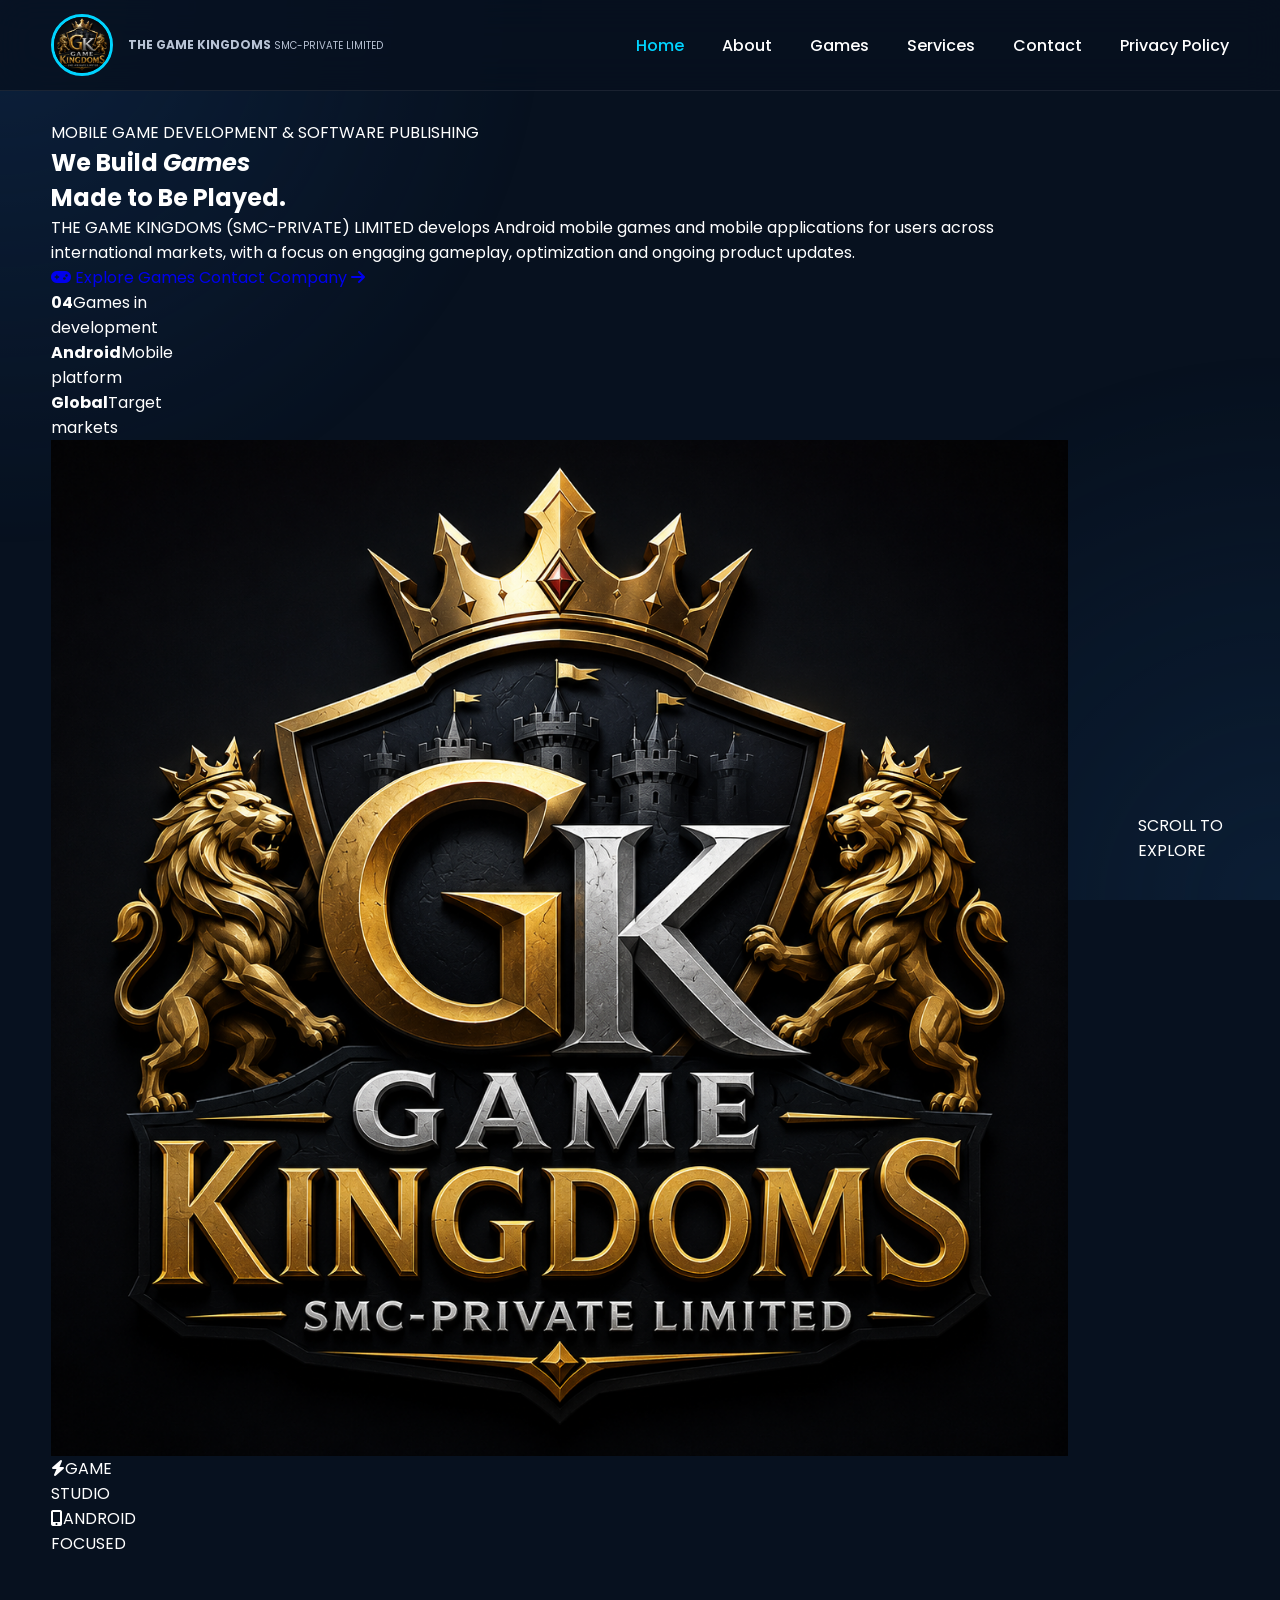
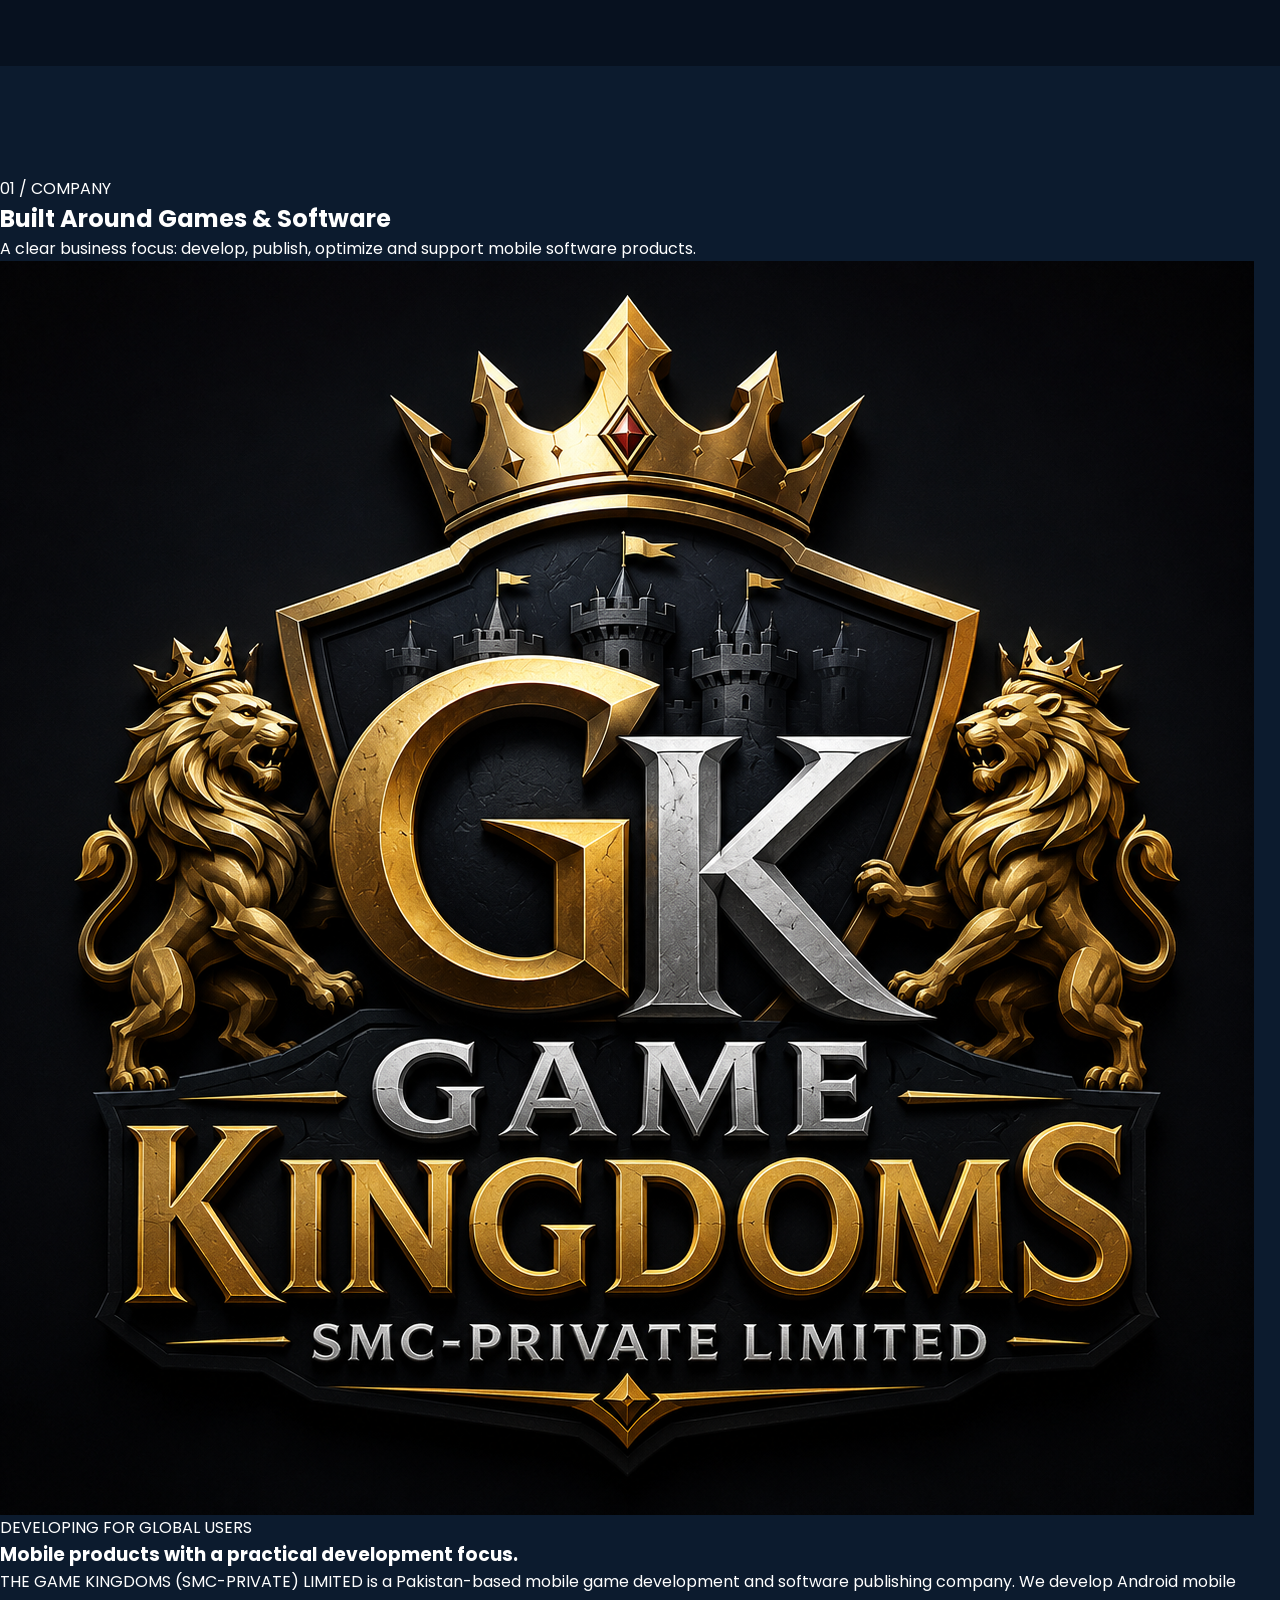
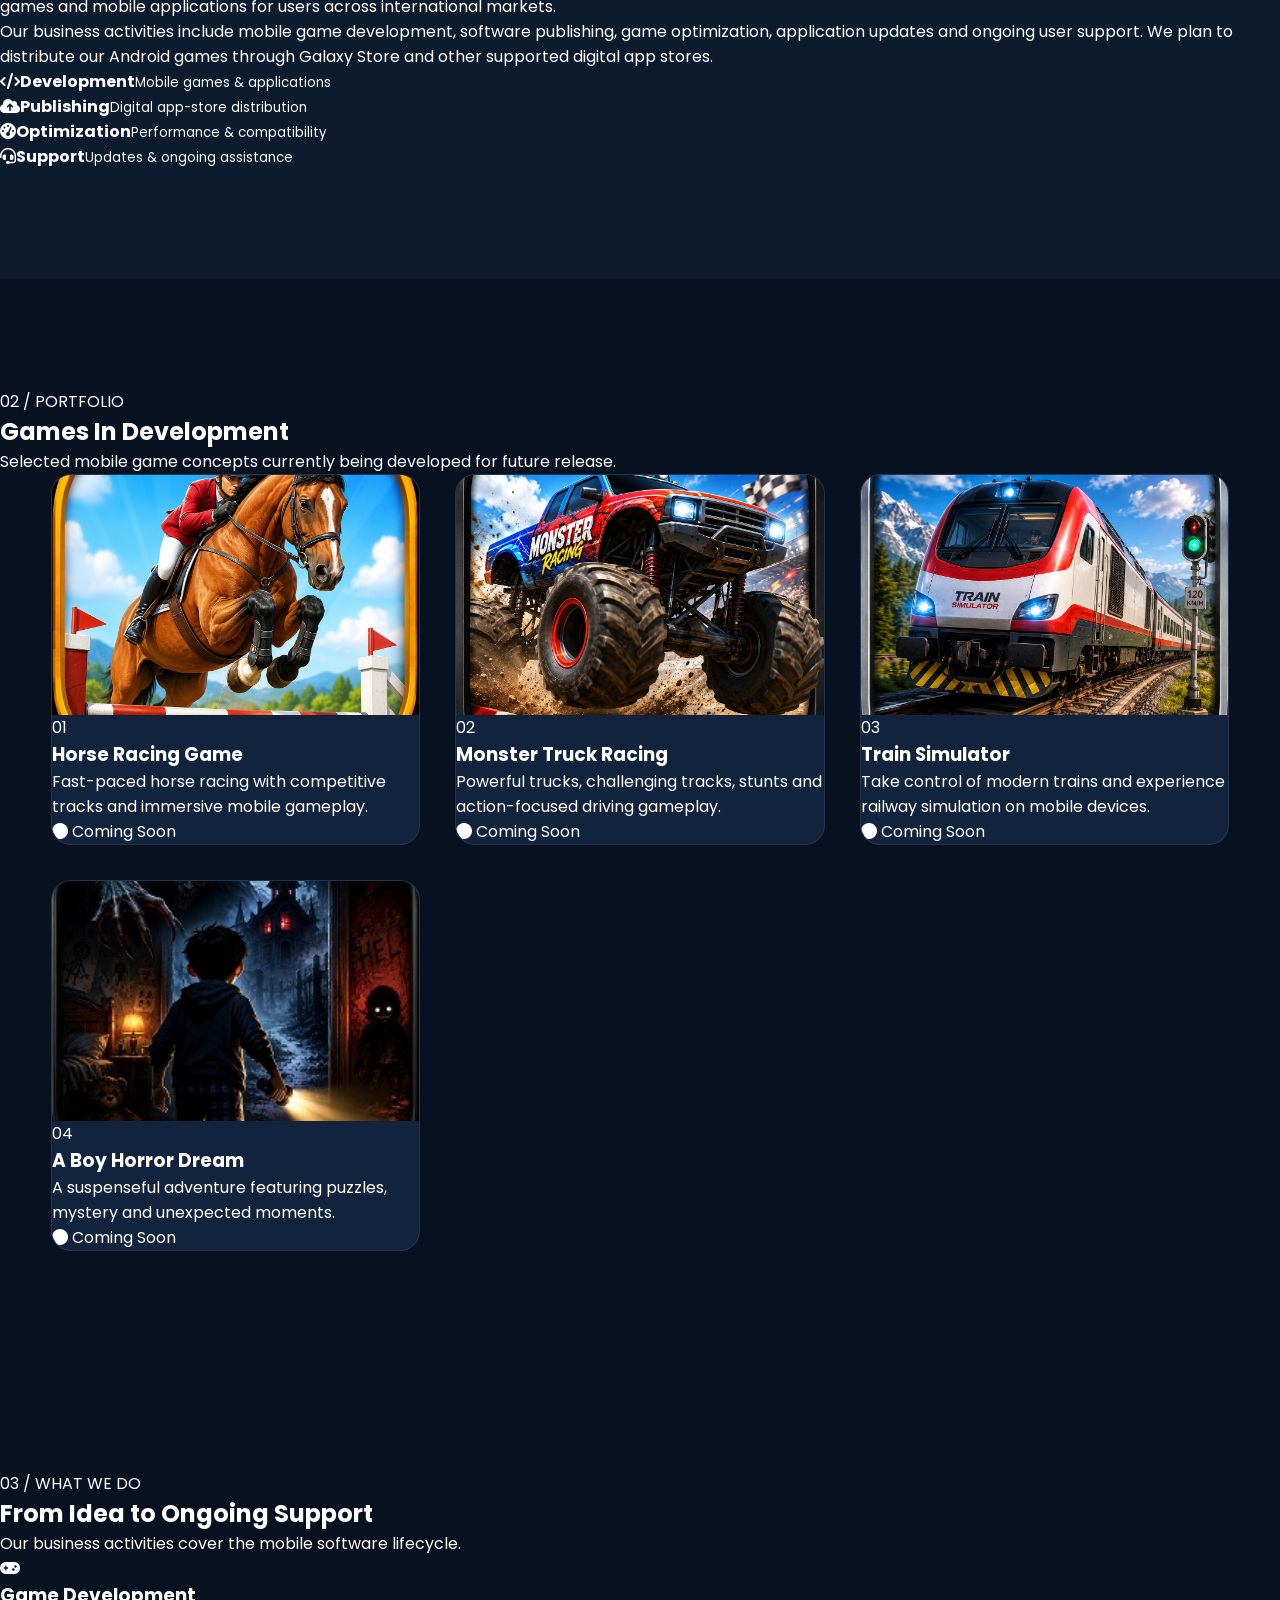
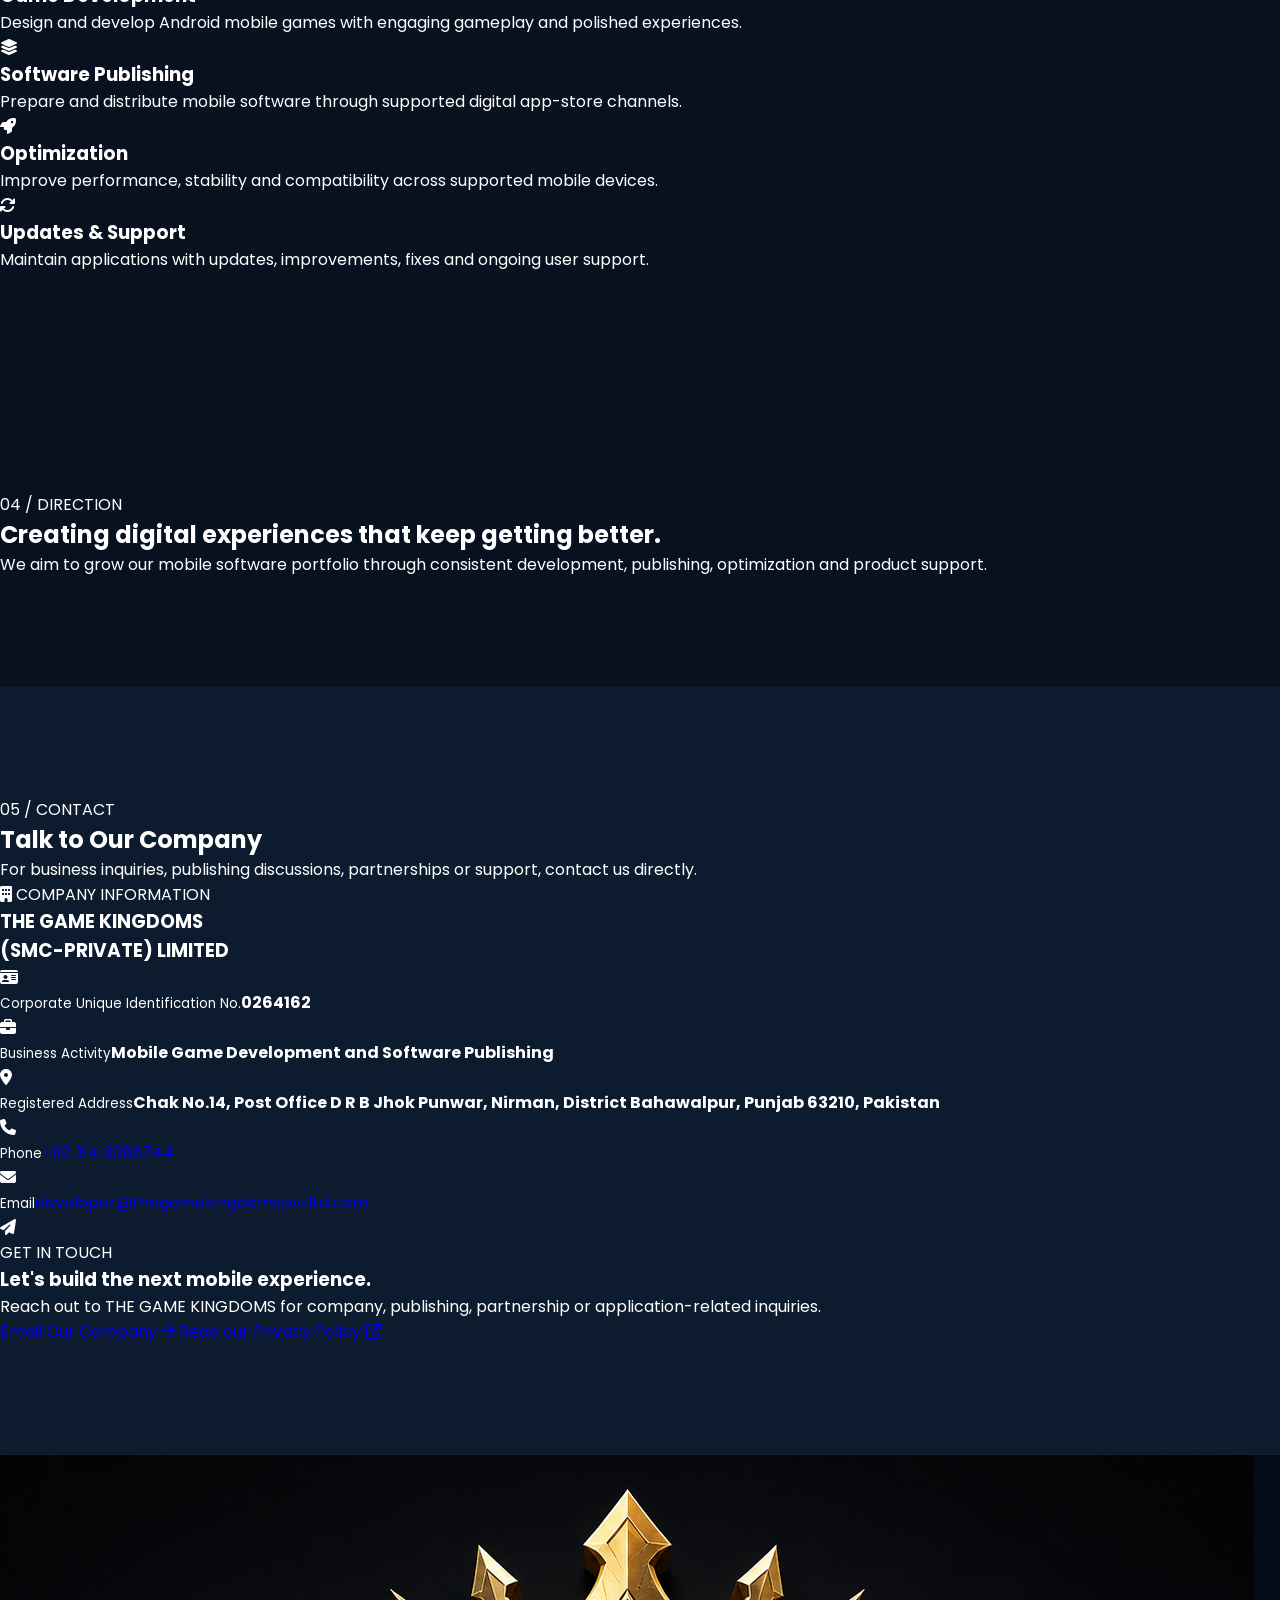
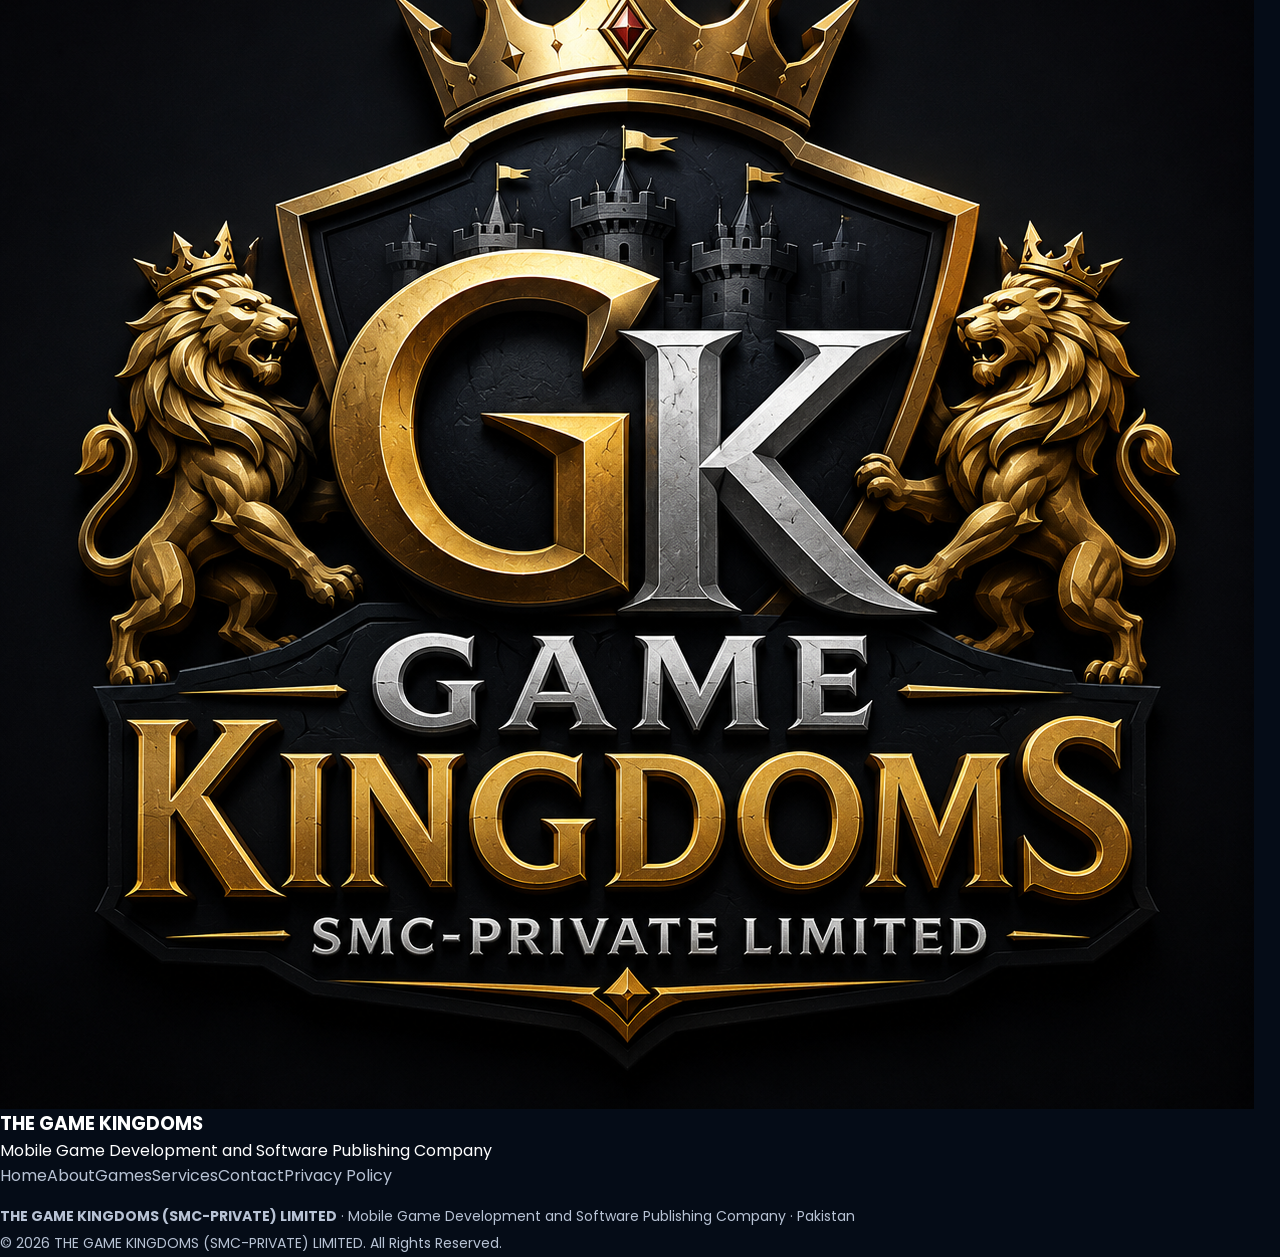
==== commit 8cfc7bdf: "Add files via upload" ====
--- a/index.html
+++ b/index.html
@@ -1,768 +1,241 @@
 <!DOCTYPE html>
 <html lang="en">
-
 <head>
     <meta charset="UTF-8">
     <meta name="viewport" content="width=device-width, initial-scale=1.0">
-
-    <title>THE THE GAME KINGDOMS (SMC-PRIVATE) LIMITED | Mobile Game Studio</title>
-
-    <meta name="description" content="THE GAME KINGDOMS (SMC-PRIVATE) LIMITED is a Pakistan-based mobile game development and software publishing company. We develop Android mobile games and mobile applications for users across international markets.">
-
-    <meta name="keywords" content="mobile game development, software publishing, Android games, mobile applications, game optimization, application updates, mobile game studio">
-
-    <meta name="author" content="THE THE GAME KINGDOMS (SMC-PRIVATE) LIMITED">
-
+    <title>THE GAME KINGDOMS (SMC-PRIVATE) LIMITED | Mobile Game Development & Software Publishing</title>
+    <meta name="description" content="THE GAME KINGDOMS (SMC-PRIVATE) LIMITED is a Pakistan-based mobile game development and software publishing company developing Android games and mobile applications for international markets.">
+    <meta name="keywords" content="THE GAME KINGDOMS, mobile game development, software publishing, Android games, mobile applications, game optimization">
+    <meta name="author" content="THE GAME KINGDOMS (SMC-PRIVATE) LIMITED">
     <link rel="stylesheet" href="css/style.css">
-
     <link rel="preconnect" href="https://fonts.googleapis.com">
-
     <link rel="preconnect" href="https://fonts.gstatic.com" crossorigin>
-
-    <link href="https://fonts.googleapis.com/css2?family=Poppins:wght@300;400;500;600;700;800&display=swap"
-        rel="stylesheet">
-
-    <link rel="stylesheet"
-        href="https://cdnjs.cloudflare.com/ajax/libs/font-awesome/6.7.1/css/all.min.css">
+    <link href="https://fonts.googleapis.com/css2?family=Orbitron:wght@500;600;700;800&family=Poppins:wght@300;400;500;600;700;800&display=swap" rel="stylesheet">
+    <link rel="stylesheet" href="https://cdnjs.cloudflare.com/ajax/libs/font-awesome/6.7.1/css/all.min.css">
 </head>
-
 <body>
-
-<!--======================
-HEADER
-=======================-->
-
-<header>
-
-<nav class="navbar">
-
-<a href="#" class="logo">
-
-<img src="images/logo.jpg" alt="Game Kingdoms Logo">
-
-<div>
-
-<h2>THE GAME KINGDOMS</h2>
-
-<span>SMC-PRIVATE LIMITED</span>
-
-</div>
-
-</a>
-
-<ul class="menu">
-
-<li><a href="#home">Home</a></li>
-
-<li><a href="#about">About</a></li>
-
-<li><a href="#games">Games</a></li>
-
-<li><a href="#features">Features</a></li>
-
-<li><a href="#contact">Contact</a></li>
-                <li><a href="privacy-policy.html">Privacy Policy</a></li>
-                <li><a href="privacy-policy.html">Privacy Policy</a></li>
-<li><a href="privacy-policy.html">Privacy Policy</a></li>
-
-</ul>
-
-<div class="menu-toggle">
-
-<i class="fa-solid fa-bars"></i>
-
-</div>
-
-</nav>
-
+<div class="page-glow"></div>
+
+<header id="site-header">
+    <nav class="navbar">
+        <a href="#home" class="logo" aria-label="THE GAME KINGDOMS home">
+            <img src="images/logo.jpg" alt="THE GAME KINGDOMS logo">
+            <span class="logo-copy">
+                <strong>THE GAME KINGDOMS</strong>
+                <small>SMC-PRIVATE LIMITED</small>
+            </span>
+        </a>
+
+        <ul class="menu">
+            <li><a href="#home" class="active">Home</a></li>
+            <li><a href="#about">About</a></li>
+            <li><a href="#games">Games</a></li>
+            <li><a href="#features">Services</a></li>
+            <li><a href="#contact">Contact</a></li>
+            <li><a href="privacy-policy.html">Privacy Policy</a></li>
+        </ul>
+
+        <button class="menu-toggle" aria-label="Open navigation menu" aria-expanded="false">
+            <i class="fa-solid fa-bars"></i>
+        </button>
+    </nav>
 </header>
 
-<!--======================
-HERO
-=======================-->
-
+<main>
 <section id="home" class="hero">
-
-<div class="hero-left">
-
-<span class="hero-tag">
-
-WELCOME TO THE GAME KINGDOMS
-
-</span>
-
-<h1>
-
-Creating
-
-<span>
-
-Amazing Mobile Games
-
-</span>
-
-For Everyone
-
-</h1>
-
-<p>
-
-THE THE GAME KINGDOMS (SMC-PRIVATE) LIMITED is an independent game development studio
-focused on creating high-quality, fun, and engaging mobile games.
-Our passion is delivering memorable gaming experiences with beautiful graphics,
-smooth gameplay, and continuous innovation.
-
-</p>
-
-<div class="hero-buttons">
-
-<a href="#games" class="primary-btn">
-
-Explore Games
-
-</a>
-
-<a href="#contact" class="secondary-btn">
-
-Contact Us
-
-</a>
-
-</div>
-
-<div class="hero-stats">
-
-<div>
-
-<h2>4+</h2>
-
-<p>Upcoming Games</p>
-
-</div>
-
-<div>
-
-<h2>100%</h2>
-
-<p>Passion</p>
-
-</div>
-
-<div>
-
-<h2>24/7</h2>
-
-<p>Innovation</p>
-
-</div>
-
-</div>
-
-</div>
-
-<div class="hero-right">
-
-<img src="images/logo.jpg" alt="Game Kingdoms">
-
-</div>
-
-</section>
-
-<!--======================
-ABOUT
-=======================-->
-
-<section id="about" class="about">
-
-<div class="section-title">
-
-<h2>About Our Studio</h2>
-
-<p>
-
-Passionate developers building quality mobile entertainment.
-
-</p>
-
-</div>
-
-<div class="about-wrapper">
-
-<div class="about-image">
-
-<img src="images/logo.jpg" alt="Studio Logo">
-
-</div>
-
-<div class="about-content">
-
-<h3>
-
-Building Games Players Love
-
-</h3>
-<p>
-
-THE GAME KINGDOMS (SMC-PRIVATE) LIMITED is a Pakistan-based mobile game development and software publishing company. We develop Android mobile games and mobile applications for users across international markets. Our business activities include mobile game development, software publishing, game optimization, application updates and ongoing user support. We plan to distribute our Android games through Galaxy Store and other supported digital app stores.
-
-</p>
-<div class="about-grid">
-
-<div class="about-card">
-
-<i class="fa-solid fa-gamepad"></i>
-
-<h4>Creative Gameplay</h4>
-
-<p>Fresh and exciting ideas.</p>
-
-</div>
-
-<div class="about-card">
-
-<i class="fa-solid fa-mobile-screen"></i>
-
-<h4>Mobile Optimized</h4>
-
-<p>Smooth Android performance.</p>
-
-</div>
-
-<div class="about-card">
-
-<i class="fa-solid fa-star"></i>
-
-<h4>Quality Focused</h4>
-
-<p>Professional game production.</p>
-
-</div>
-
-<div class="about-card">
-
-<i class="fa-solid fa-rocket"></i>
-
-<h4>Growing Studio</h4>
-
-<p>Always improving every release.</p>
-
-</div>
-
-</div>
-
-</div>
-
-</div>
-
-</section>
-
-<!--======================
-COMING SOON GAMES
-=======================-->
-
-<section id="games" class="games">
-
-<div class="section-title">
-
-<h2>Upcoming Games</h2>
-
-<p>
-
-Discover the next generation of exciting mobile games currently in development.
-
-</p>
-
-</div>
-
-<div class="games-grid">
-
-<div class="game-card">
-
-<div class="game-image">
-
-<img src="images/horse.jpg" alt="Horse Racing Game">
-
-</div>
-
-<div class="game-info">
-
-<h3>Horse Racing Game</h3>
-
-<p>
-
-Compete in thrilling horse races featuring exciting tracks,
-fast gameplay, and immersive racing action.
-
-</p>
-
-<span>Coming Soon</span>
-
-</div>
-
-</div>
-
-<div class="game-card">
-
-<div class="game-image">
-
-<img src="images/truck.jpg" alt="Monster Truck Racing">
-
-</div>
-
-<div class="game-info">
-
-<h3>Monster Truck Racing</h3>
-
-<p>
-
-Drive powerful monster trucks through challenging tracks,
-perform incredible stunts, and dominate the competition.
-
-</p>
-
-<span>Coming Soon</span>
-
-</div>
-
-</div>
-
-<div class="game-card">
-
-<div class="game-image">
-
-<img src="images/train.jpg" alt="Train Simulator">
-
-</div>
-
-<div class="game-info">
-
-<h3>Train Simulator</h3>
-
-<p>
-
-Take control of modern trains,
-transport passengers,
-and experience realistic railway adventures.
-
-</p>
-
-<span>Coming Soon</span>
-
-</div>
-
-</div>
-
-<div class="game-card">
-
-<div class="game-image">
-
-<img src="images/boy.jpg" alt="A Boy Horror Dream">
-
-</div>
-
-<div class="game-info">
-
-<h3>A Boy Horror Dream</h3>
-
-<p>
-
-Enter a mysterious nightmare filled with suspense,
-puzzles, and frightening surprises waiting around every corner.
-
-</p>
-
-<span>Coming Soon</span>
-
-</div>
-
-</div>
-
-</div>
-
-</section>
-
-<!-- PART 2 CONTINUES FROM HERE -->
-<!--======================
-WHY CHOOSE US
-=======================-->
-
-<section id="features" class="features">
-
-    <div class="section-title">
-
-        <h2>Why Choose THE GAME KINGDOMS?</h2>
-
-        <p>
-            We combine creativity, technology, and player-focused design to
-            build memorable gaming experiences.
-        </p>
-
-    </div>
-
-    <div class="feature-grid">
-
-        <div class="feature-box">
-
-            <i class="fas fa-gamepad"></i>
-
-            <h3>Creative Gameplay</h3>
-
+    <div class="hero-grid">
+        <div class="hero-content reveal-on-load">
+            <div class="eyebrow"><span></span> MOBILE GAME DEVELOPMENT & SOFTWARE PUBLISHING</div>
+            <h1>We Build <em>Games</em><br>Made to Be Played.</h1>
             <p>
-                Every project begins with unique gameplay ideas that are
-                enjoyable, challenging, and fun.
+                THE GAME KINGDOMS (SMC-PRIVATE) LIMITED develops Android mobile games
+                and mobile applications for users across international markets,
+                with a focus on engaging gameplay, optimization and ongoing product updates.
             </p>
-
-        </div>
-
-        <div class="feature-box">
-
-            <i class="fas fa-mobile-alt"></i>
-
-            <h3>Optimized Performance</h3>
-
+            <div class="hero-actions">
+                <a class="btn btn-primary" href="#games"><i class="fa-solid fa-gamepad"></i> Explore Games</a>
+                <a class="btn btn-ghost" href="#contact">Contact Company <i class="fa-solid fa-arrow-right"></i></a>
+            </div>
+            <div class="hero-meta">
+                <div><strong>04</strong><span>Games in<br>development</span></div>
+                <div><strong>Android</strong><span>Mobile<br>platform</span></div>
+                <div><strong>Global</strong><span>Target<br>markets</span></div>
+            </div>
+        </div>
+
+        <div class="hero-visual reveal-on-load">
+            <div class="orb orb-one"></div>
+            <div class="orb orb-two"></div>
+            <div class="hero-ring">
+                <div class="hero-logo-card">
+                    <img src="images/logo.jpg" alt="THE GAME KINGDOMS">
+                </div>
+            </div>
+            <div class="floating-badge badge-top"><i class="fa-solid fa-bolt"></i><span>GAME<br>STUDIO</span></div>
+            <div class="floating-badge badge-bottom"><i class="fa-solid fa-mobile-screen-button"></i><span>ANDROID<br>FOCUSED</span></div>
+        </div>
+    </div>
+    <div class="scroll-cue"><span></span> SCROLL TO EXPLORE</div>
+</section>
+
+<section id="about" class="section about">
+    <div class="section-heading">
+        <div class="section-kicker">01 / COMPANY</div>
+        <h2>Built Around <span>Games & Software</span></h2>
+        <p>A clear business focus: develop, publish, optimize and support mobile software products.</p>
+    </div>
+
+    <div class="about-layout">
+        <div class="about-visual glass-panel">
+            <div class="visual-grid"></div>
+            <img src="images/logo.jpg" alt="THE GAME KINGDOMS studio logo">
+            <div class="visual-caption"><span class="status-dot"></span> DEVELOPING FOR GLOBAL USERS</div>
+        </div>
+
+        <div class="about-copy">
+            <h3>Mobile products with a practical development focus.</h3>
             <p>
-                Our games are designed to run smoothly across a wide range of
-                Android devices.
+                THE GAME KINGDOMS (SMC-PRIVATE) LIMITED is a Pakistan-based mobile game development and software publishing company.
+                We develop Android mobile games and mobile applications for users across international markets.
             </p>
-
-        </div>
-
-        <div class="feature-box">
-
-            <i class="fas fa-sync-alt"></i>
-
-            <h3>Regular Updates</h3>
-
             <p>
-                We continuously improve our games with new content,
-                performance enhancements, and exciting features.
+                Our business activities include mobile game development, software publishing, game optimization,
+                application updates and ongoing user support. We plan to distribute our Android games through Galaxy Store
+                and other supported digital app stores.
             </p>
 
-        </div>
-
-        <div class="feature-box">
-
-            <i class="fas fa-heart"></i>
-
-            <h3>Player First</h3>
-
-            <p>
-                Player satisfaction is always our highest priority in every
-                game we create.
-            </p>
-
-        </div>
-
-    </div>
-
-</section>
-
-<!--======================
-VISION
-=======================-->
-
-<section class="vision">
-
-    <div class="vision-overlay">
-
-        <div class="vision-content">
-
-            <h2>Our Vision</h2>
-
-            <p>
-
-                To become a recognized mobile game development studio by
-                creating entertaining, innovative, and high-quality games
-                enjoyed by millions of players around the world.
-
-            </p>
-
-        </div>
-
-    </div>
-
-</section>
-
-<!--======================
-MISSION
-=======================-->
-
-<section class="mission">
-
-    <div class="section-title">
-
-        <h2>Our Mission</h2>
-
-        <p>
-
-            We believe games should inspire, entertain, and bring people
-            together through creativity and technology.
-
-        </p>
-
-    </div>
-
-    <div class="mission-grid">
-
-        <div class="mission-card">
-
-            <i class="fas fa-lightbulb"></i>
-
-            <h3>Innovation</h3>
-
-            <p>
-
-                Develop fresh gameplay concepts with engaging mechanics and
-                modern visuals.
-
-            </p>
-
-        </div>
-
-        <div class="mission-card">
-
-            <i class="fas fa-users"></i>
-
-            <h3>Community</h3>
-
-            <p>
-
-                Build games that players enjoy and recommend to friends and
-                family.
-
-            </p>
-
-        </div>
-
-        <div class="mission-card">
-
-            <i class="fas fa-award"></i>
-
-            <h3>Quality</h3>
-
-            <p>
-
-                Deliver polished experiences with stable performance and
-                attention to detail.
-
-            </p>
-
-        </div>
-
-    </div>
-
-</section>
-
-<!--======================
-CONTACT
-=======================-->
-
-<section id="contact" class="contact">
-
-    <div class="section-title">
-
-        <h2>Contact Us</h2>
-
-        <p>
-
-            We'd love to hear from players, partners, and publishers.
-
-        </p>
-
-    </div>
-
-    <div class="contact-wrapper">
-
-        <div class="contact-info">
-
-            <h3>Get In Touch</h3>
-
-            <p>
-                Whether you have business inquiries, partnership opportunities, or simply want to connect, feel free to reach out to us.
-            </p>
-
-            <div class="company-details">
-                <h4>THE GAME KINGDOMS (SMC-PRIVATE) LIMITED</h4>
-                <p><strong>Corporate Unique Identification No:</strong> 0264162</p>
-                <p><strong>Business Activity:</strong> Mobile Game Development and Software Publishing</p>
-                <p><strong>Registered Address:</strong> Chak No.14, Post Office D R B Jhok Punwar, Nirman, District Bahawalpur, Punjab 63210, Pakistan</p>
-                <p><strong>Phone:</strong> <a href="tel:+923143086744">+92 314 3086744</a></p>
-                <p><strong>Email:</strong> <a href="mailto:developer@thegamekingdomspvtltd.com">developer@thegamekingdomspvtltd.com</a></p>
-            </div>
-
-            <div class="contact-item">
-                <i class="fas fa-envelope"></i>
-                <a href="mailto:developer@thegamekingdomspvtltd.com">developer@thegamekingdomspvtltd.com</a>
-            </div>
-
-            <div class="contact-item">
-                <i class="fas fa-phone"></i>
-                <a href="tel:+923143086744">+92 314 3086744</a>
-            </div>
-
-            <div class="contact-item">
-                <i class="fas fa-location-dot"></i>
-                <span>District Bahawalpur, Punjab, Pakistan</span>
-            </div>
-
-            <p>
-
-                Whether you have business inquiries, partnership
-                opportunities, or simply want to connect, feel free to reach
-                out to us.
-
-            </p>
-
-            <div class="company-details">
-                <h4>THE GAME KINGDOMS (SMC-PRIVATE) LIMITED</h4>
-                <p><strong>Corporate Unique Identification No:</strong> 0264162</p>
-                <p><strong>Business Activity:</strong> Mobile Game Development and Software Publishing</p>
-                <p><strong>Registered Address:</strong> Chak No.14, Post Office D R B Jhok Punwar, Nirman, District Bahawalpur, Punjab 63210, Pakistan</p>
-                <p><strong>Phone:</strong> <a href="tel:+923143086744">+92 314 3086744</a></p>
-                <p><strong>Email:</strong> <a href="mailto:developer@thegamekingdomspvtltd.com">developer@thegamekingdomspvtltd.com</a></p>
-            </div>
-
-            <div class="contact-item">
-
-                <i class="fas fa-envelope"></i>
-
-                <span>developer@thegamekingdomspvtltd.com</span>
-
-            </div>
-
-            <div class="contact-item">
-
-                <i class="fas fa-globe"></i>
-
-                <span>Worldwide Mobile Game Development</span>
-
-            </div>
-
-            <div class="contact-item">
-
-                <i class="fas fa-building"></i>
-
-                <span>THE THE GAME KINGDOMS (SMC-PRIVATE) LIMITED</span>
-
-            </div>
-
-        </div>
-
-        <!--<div class="contact-form">-->
-
-        <!--    <form>-->
-
-        <!--        <input-->
-        <!--            type="text"-->
-        <!--            placeholder="Your Name"-->
-        <!--            required>-->
-
-        <!--        <input-->
-        <!--            type="email"-->
-        <!--            placeholder="Email Address"-->
-        <!--            required>-->
-
-        <!--        <input-->
-        <!--            type="text"-->
-        <!--            placeholder="Subject">-->
-
-        <!--        <textarea-->
-        <!--            rows="6"-->
-        <!--            placeholder="Write your message..."></textarea>-->
-
-        <!--        <button type="submit">-->
-
-        <!--            Send Message-->
-
-        <!--        </button>-->
-
-        <!--    </form>-->
-
-        <!--</div>-->
-
-    </div>
-
-</section>
-
-<!--======================
-FOOTER
-=======================-->
+            <div class="about-points">
+                <div><i class="fa-solid fa-code"></i><span><strong>Development</strong><small>Mobile games & applications</small></span></div>
+                <div><i class="fa-solid fa-cloud-arrow-up"></i><span><strong>Publishing</strong><small>Digital app-store distribution</small></span></div>
+                <div><i class="fa-solid fa-gauge-high"></i><span><strong>Optimization</strong><small>Performance & compatibility</small></span></div>
+                <div><i class="fa-solid fa-headset"></i><span><strong>Support</strong><small>Updates & ongoing assistance</small></span></div>
+            </div>
+        </div>
+    </div>
+</section>
+
+<section id="games" class="section games">
+    <div class="section-heading centered">
+        <div class="section-kicker">02 / PORTFOLIO</div>
+        <h2>Games In <span>Development</span></h2>
+        <p>Selected mobile game concepts currently being developed for future release.</p>
+    </div>
+
+    <div class="games-grid">
+        <article class="game-card">
+            <div class="game-image"><img src="images/horse.jpg" alt="Horse Racing Game"></div>
+            <div class="game-content">
+                <div class="game-number">01</div>
+                <h3>Horse Racing Game</h3>
+                <p>Fast-paced horse racing with competitive tracks and immersive mobile gameplay.</p>
+                <span class="coming"><i class="fa-solid fa-circle"></i> Coming Soon</span>
+            </div>
+        </article>
+
+        <article class="game-card">
+            <div class="game-image"><img src="images/truck.jpg" alt="Monster Truck Racing"></div>
+            <div class="game-content">
+                <div class="game-number">02</div>
+                <h3>Monster Truck Racing</h3>
+                <p>Powerful trucks, challenging tracks, stunts and action-focused driving gameplay.</p>
+                <span class="coming"><i class="fa-solid fa-circle"></i> Coming Soon</span>
+            </div>
+        </article>
+
+        <article class="game-card">
+            <div class="game-image"><img src="images/train.jpg" alt="Train Simulator"></div>
+            <div class="game-content">
+                <div class="game-number">03</div>
+                <h3>Train Simulator</h3>
+                <p>Take control of modern trains and experience railway simulation on mobile devices.</p>
+                <span class="coming"><i class="fa-solid fa-circle"></i> Coming Soon</span>
+            </div>
+        </article>
+
+        <article class="game-card">
+            <div class="game-image"><img src="images/boy.jpg" alt="A Boy Horror Dream"></div>
+            <div class="game-content">
+                <div class="game-number">04</div>
+                <h3>A Boy Horror Dream</h3>
+                <p>A suspenseful adventure featuring puzzles, mystery and unexpected moments.</p>
+                <span class="coming"><i class="fa-solid fa-circle"></i> Coming Soon</span>
+            </div>
+        </article>
+    </div>
+</section>
+
+<section id="features" class="section capabilities">
+    <div class="section-heading">
+        <div class="section-kicker">03 / WHAT WE DO</div>
+        <h2>From Idea to <span>Ongoing Support</span></h2>
+        <p>Our business activities cover the mobile software lifecycle.</p>
+    </div>
+
+    <div class="capability-grid">
+        <article class="capability glass-panel"><div class="icon"><i class="fa-solid fa-gamepad"></i></div><h3>Game Development</h3><p>Design and develop Android mobile games with engaging gameplay and polished experiences.</p></article>
+        <article class="capability glass-panel"><div class="icon"><i class="fa-solid fa-layer-group"></i></div><h3>Software Publishing</h3><p>Prepare and distribute mobile software through supported digital app-store channels.</p></article>
+        <article class="capability glass-panel"><div class="icon"><i class="fa-solid fa-rocket"></i></div><h3>Optimization</h3><p>Improve performance, stability and compatibility across supported mobile devices.</p></article>
+        <article class="capability glass-panel"><div class="icon"><i class="fa-solid fa-arrows-rotate"></i></div><h3>Updates & Support</h3><p>Maintain applications with updates, improvements, fixes and ongoing user support.</p></article>
+    </div>
+</section>
+
+<section class="section vision">
+    <div class="vision-inner">
+        <div class="section-kicker">04 / DIRECTION</div>
+        <h2>Creating digital experiences that keep getting better.</h2>
+        <p>We aim to grow our mobile software portfolio through consistent development, publishing, optimization and product support.</p>
+    </div>
+</section>
+
+<section id="contact" class="section contact">
+    <div class="section-heading centered">
+        <div class="section-kicker">05 / CONTACT</div>
+        <h2>Talk to <span>Our Company</span></h2>
+        <p>For business inquiries, publishing discussions, partnerships or support, contact us directly.</p>
+    </div>
+
+    <div class="contact-layout">
+        <div class="contact-card company-card">
+            <div class="contact-label"><i class="fa-solid fa-building"></i> COMPANY INFORMATION</div>
+            <h3>THE GAME KINGDOMS<br><span>(SMC-PRIVATE) LIMITED</span></h3>
+            <div class="company-row"><i class="fa-solid fa-id-card"></i><div><small>Corporate Unique Identification No.</small><strong>0264162</strong></div></div>
+            <div class="company-row"><i class="fa-solid fa-briefcase"></i><div><small>Business Activity</small><strong>Mobile Game Development and Software Publishing</strong></div></div>
+            <div class="company-row"><i class="fa-solid fa-location-dot"></i><div><small>Registered Address</small><strong>Chak No.14, Post Office D R B Jhok Punwar, Nirman, District Bahawalpur, Punjab 63210, Pakistan</strong></div></div>
+            <div class="company-row"><i class="fa-solid fa-phone"></i><div><small>Phone</small><a href="tel:+923143086744">+92 314 3086744</a></div></div>
+            <div class="company-row"><i class="fa-solid fa-envelope"></i><div><small>Email</small><a href="mailto:developer@thegamekingdomspvtltd.com">developer@thegamekingdomspvtltd.com</a></div></div>
+        </div>
+
+        <div class="contact-card contact-cta">
+            <div class="cta-symbol"><i class="fa-solid fa-paper-plane"></i></div>
+            <div class="contact-label">GET IN TOUCH</div>
+            <h3>Let's build the next mobile experience.</h3>
+            <p>Reach out to THE GAME KINGDOMS for company, publishing, partnership or application-related inquiries.</p>
+            <a class="btn btn-primary" href="mailto:developer@thegamekingdomspvtltd.com">Email Our Company <i class="fa-solid fa-arrow-right"></i></a>
+            <a class="privacy-link" href="privacy-policy.html">Read our Privacy Policy <i class="fa-solid fa-arrow-up-right-from-square"></i></a>
+        </div>
+    </div>
+</section>
+</main>
 
 <footer>
-
-    <div class="footer-top">
-
-        <div class="footer-about">
-
-            <img src="images/logo.jpg" alt="Logo">
-
-            <h3>THE GAME KINGDOMS</h3>
-
-            <p>
-                Mobile Game Development and Software Publishing Company
-            </p>
-            <div class="footer-legal">
-                <strong>THE GAME KINGDOMS (SMC-PRIVATE) LIMITED</strong><br>
-                Mobile Game Development and Software Publishing Company<br>
-                Pakistan
-            </div>
-
-        </div>
-
+    <div class="footer-main">
+        <div class="footer-brand">
+            <img src="images/logo.jpg" alt="THE GAME KINGDOMS logo">
+            <div>
+                <h3>THE GAME KINGDOMS</h3>
+                <p>Mobile Game Development and Software Publishing Company</p>
+            </div>
+        </div>
         <div class="footer-links">
-
-            <h4>Quick Links</h4>
-
-            <ul>
-
-                <li><a href="#home">Home</a></li>
-
-                <li><a href="#about">About</a></li>
-
-                <li><a href="#games">Games</a></li>
-
-                <li><a href="#contact">Contact</a></li>
-<li><a href="privacy-policy.html">Privacy Policy</a></li>
-
-            </ul>
-
-        </div>
-
-        <div class="footer-games">
-
-            <h4>Upcoming Games</h4>
-
-            <ul>
-
-                <li>Horse Racing Game</li>
-
-                <li>Monster Truck Racing</li>
-
-                <li>Train Simulator</li>
-
-                <li>A Boy Horror Dream</li>
-
-            </ul>
-
-        </div>
-
-    </div>
-
-    <div class="footer-bottom">
-
-        <p>
-
-            © 2026 THE GAME KINGDOMS (SMC-PRIVATE) LIMITED.
-            All Rights Reserved.
-
-        </p>
-
-    </div>
-
+            <a href="#home">Home</a><a href="#about">About</a><a href="#games">Games</a><a href="#features">Services</a><a href="#contact">Contact</a><a href="privacy-policy.html">Privacy Policy</a>
+        </div>
+    </div>
+    <div class="footer-legal">
+        <p><strong>THE GAME KINGDOMS (SMC-PRIVATE) LIMITED</strong> · Mobile Game Development and Software Publishing Company · Pakistan</p>
+        <p>© 2026 THE GAME KINGDOMS (SMC-PRIVATE) LIMITED. All Rights Reserved.</p>
+    </div>
 </footer>
 
 <script src="js/script.js"></script>
-
 </body>
-
-</html>+</html>
--- a/css/style.css
+++ b/css/style.css
@@ -1782,3 +1782,27 @@
         padding:22px;
     }
 }
+
+.privacy-page{min-height:100vh;padding-top:90px}
+.privacy-policy{background:
+    radial-gradient(circle at 15% 15%,rgba(0,212,255,.10),transparent 32%),
+    radial-gradient(circle at 85% 80%,rgba(122,92,255,.12),transparent 35%),
+    var(--dark);}
+.privacy-wrapper{width:92%;max-width:1000px;margin:auto}
+.privacy-card{background:linear-gradient(145deg,rgba(18,35,61,.97),rgba(10,24,43,.97));
+    border:1px solid rgba(0,212,255,.18);border-radius:24px;padding:50px;
+    box-shadow:0 25px 70px rgba(0,0,0,.28)}
+.privacy-card h3{color:var(--primary);font-size:23px;margin:32px 0 12px}
+.privacy-card p{color:var(--text-light);line-height:1.95;margin-bottom:12px}
+.privacy-updated{display:inline-block;padding:9px 15px;border-radius:30px;
+    background:rgba(0,212,255,.08);border:1px solid rgba(0,212,255,.15)}
+.privacy-contact{margin-top:18px;padding:22px;background:rgba(0,0,0,.18);
+    border-radius:15px;color:var(--text-light);line-height:1.9;border-left:3px solid var(--primary)}
+.privacy-contact a{color:var(--primary)}
+.company-details{background:linear-gradient(135deg,rgba(0,212,255,.08),rgba(122,92,255,.10));
+    border:1px solid rgba(0,212,255,.18);border-radius:18px;padding:28px;margin:25px 0 30px}
+.company-details h4{font-size:21px;color:var(--primary);margin-bottom:18px}
+.company-details p{margin-bottom:10px;line-height:1.75}
+.company-details a,.contact-item a{color:var(--primary)}
+.footer-legal{color:var(--text-light);line-height:1.9;margin-top:15px;font-size:14px}
+@media(max-width:768px){.privacy-card{padding:28px 22px}.company-details{padding:22px}}
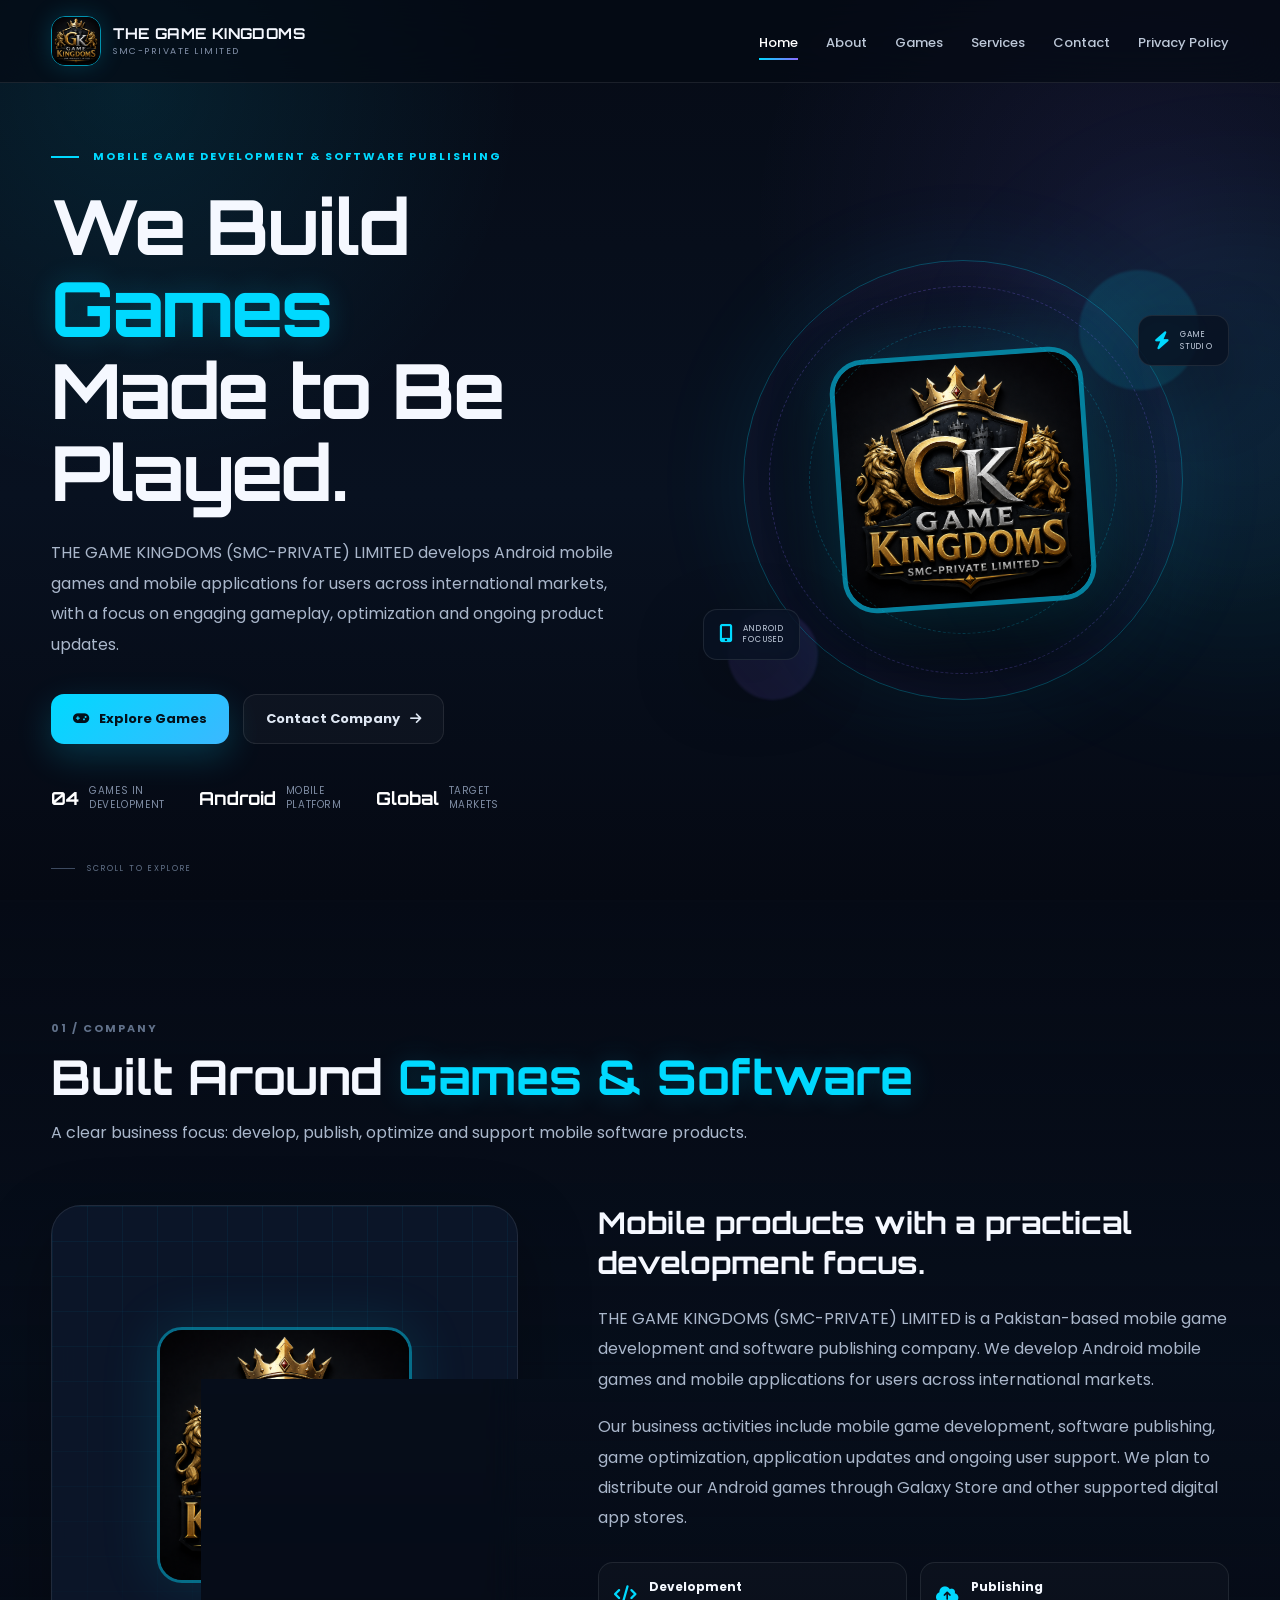
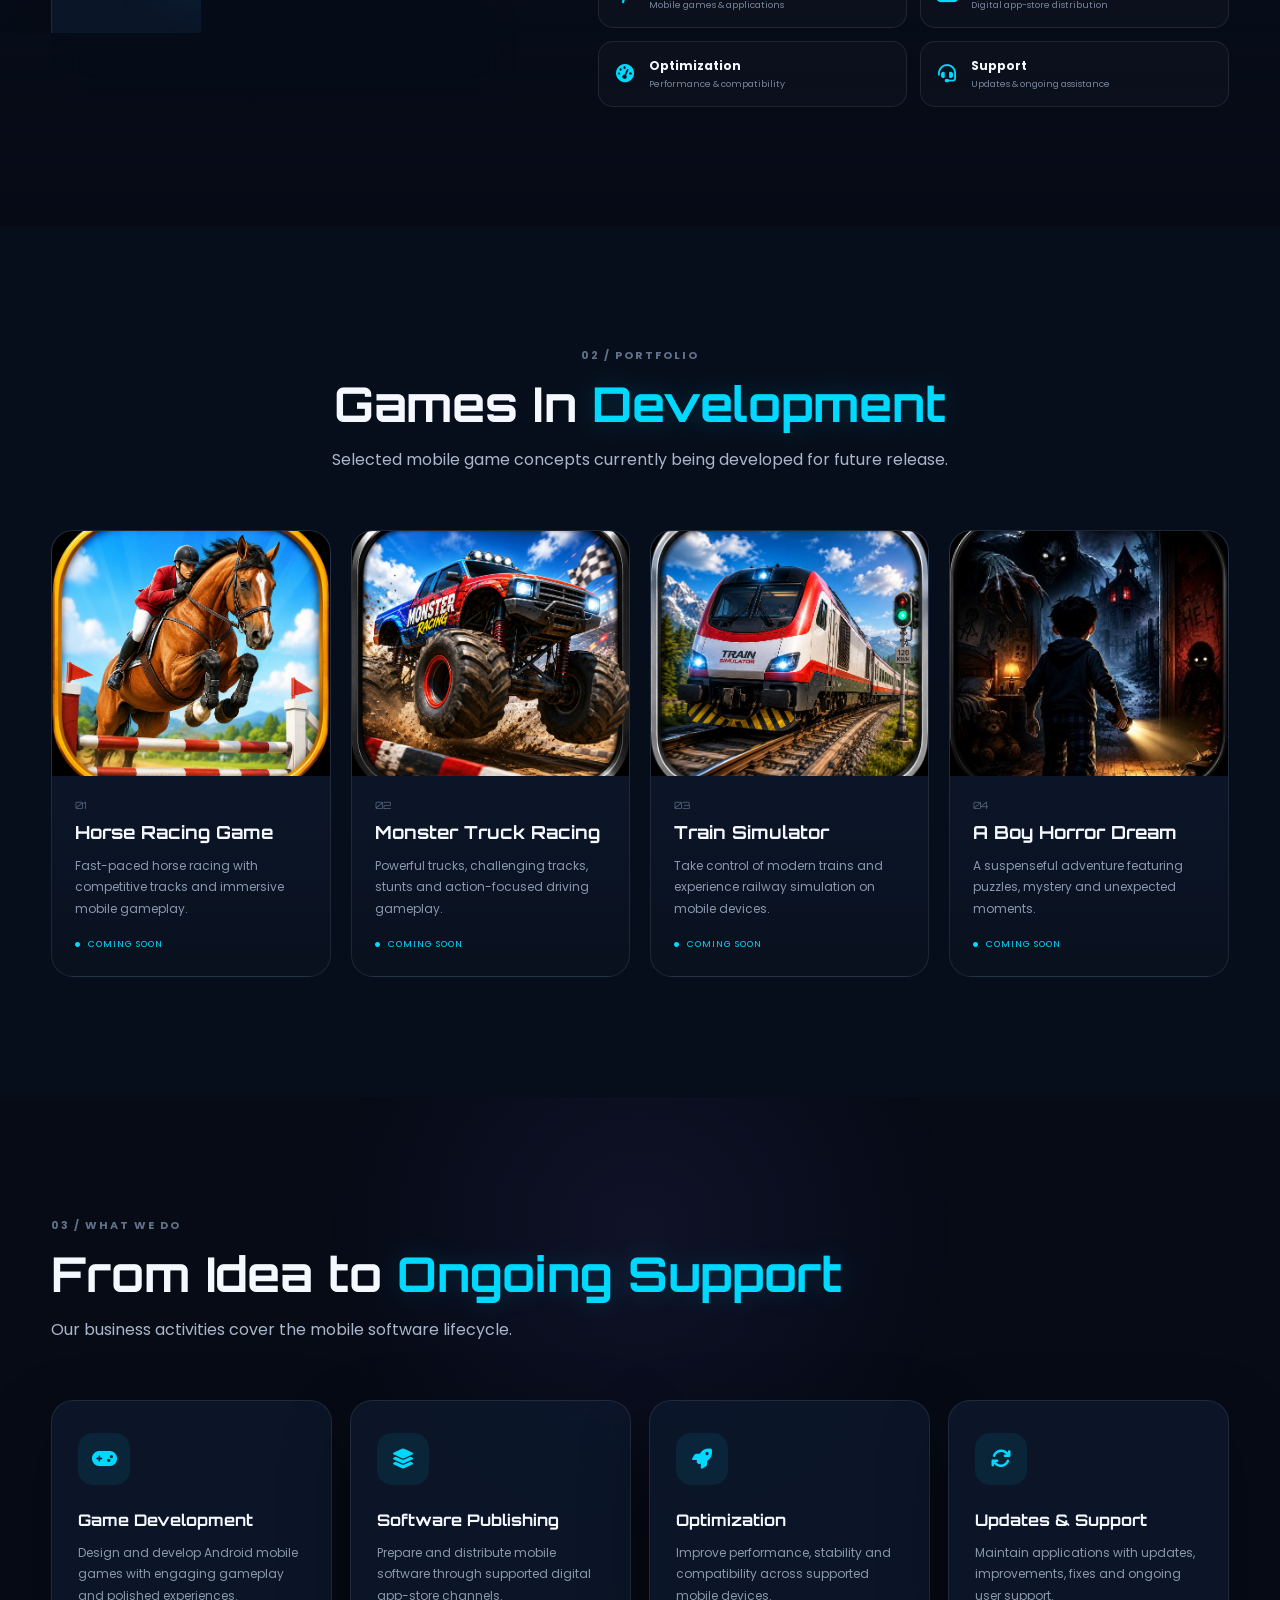
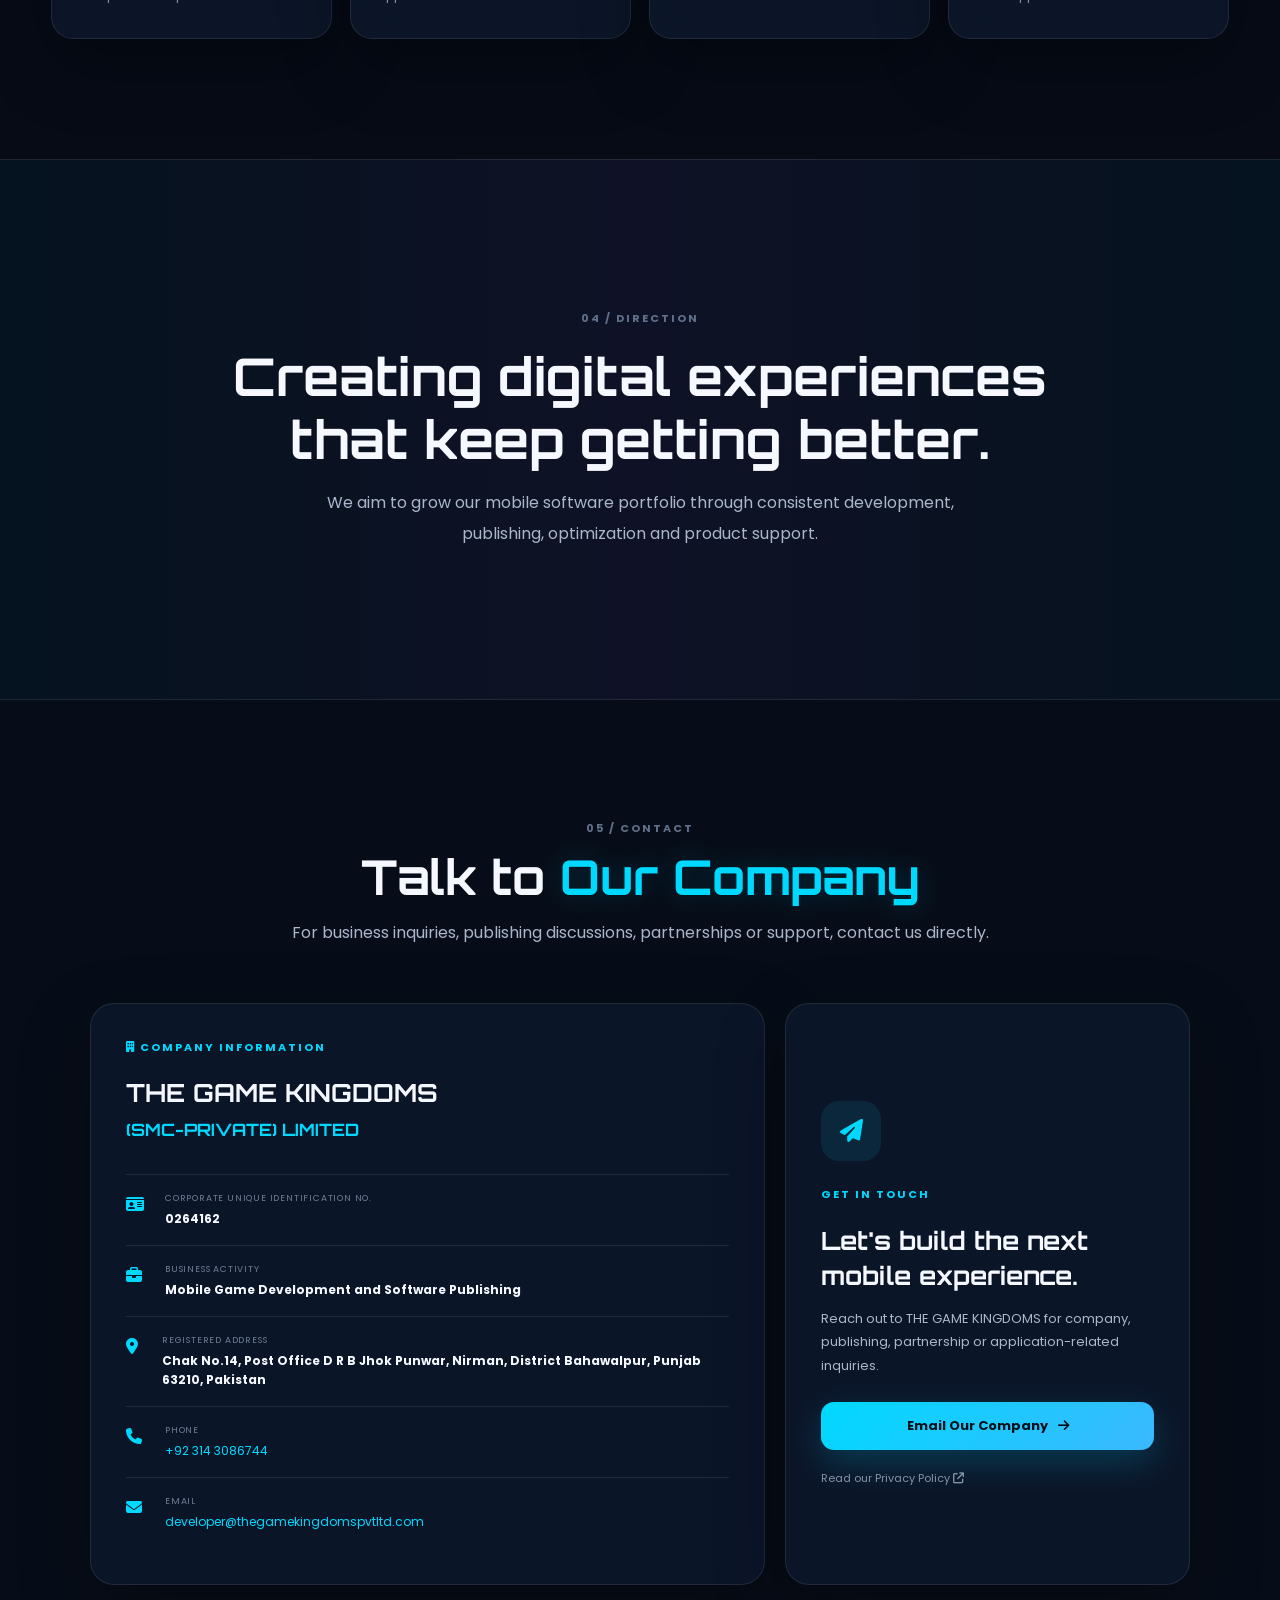
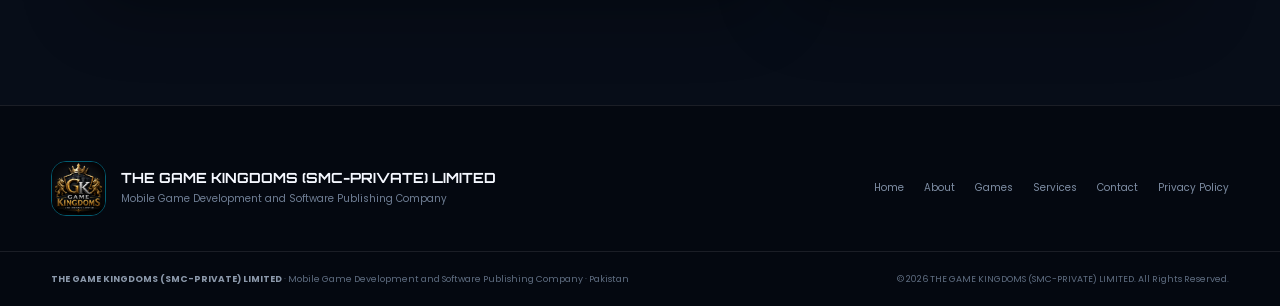
==== commit f23ff69a: "Update footer brand name to include SMC-PRIVATE LIMITED" ====
--- a/index.html
+++ b/index.html
@@ -222,7 +222,7 @@
         <div class="footer-brand">
             <img src="images/logo.jpg" alt="THE GAME KINGDOMS logo">
             <div>
-                <h3>THE GAME KINGDOMS</h3>
+                <h3>THE GAME KINGDOMS (SMC-PRIVATE) LIMITED</h3>
                 <p>Mobile Game Development and Software Publishing Company</p>
             </div>
         </div>
--- a/css/style.css
+++ b/css/style.css
@@ -1,1808 +1,49 @@
-/*==================================================
-GAME KINGDOMS SMC-PRIVATE LIMITED
-Premium Gaming Website
-==================================================*/
+/* THE GAME KINGDOMS — Premium Gaming Website */
+:root{
+    --bg:#060b16; --bg2:#0a1222; --panel:rgba(14,25,45,.78);
+    --cyan:#00d9ff; --cyan2:#65ecff; --purple:#8b6cff;
+    --text:#f5f8ff; --muted:#aab7cb; --line:rgba(255,255,255,.09);
+    --shadow:0 25px 70px rgba(0,0,0,.32); --radius:24px;
+}
+*{margin:0;padding:0;box-sizing:border-box}
+html{scroll-behavior:smooth}
+body{font-family:Poppins, sans-serif;background:var(--bg);color:var(--text);overflow-x:hidden}
+body::before{content:"";position:fixed;inset:0;z-index:-3;background:
+radial-gradient(circle at 10% 10%,rgba(0,217,255,.10),transparent 28%),
+radial-gradient(circle at 90% 25%,rgba(139,108,255,.10),transparent 30%),
+linear-gradient(180deg,#060b16,#081120 55%,#050913)}
+.page-glow{position:fixed;width:420px;height:420px;border-radius:50%;background:rgba(0,217,255,.07);filter:blur(80px);right:-170px;top:25%;z-index:-2;pointer-events:none}
+a{color:inherit;text-decoration:none}img{max-width:100%;display:block}button{font:inherit}
+header{position:fixed;left:0;right:0;top:0;z-index:1000;border-bottom:1px solid var(--line);background:rgba(5,10,20,.70);backdrop-filter:blur(20px)}
+.navbar{height:82px;width:92%;max-width:1320px;margin:auto;display:flex;align-items:center;justify-content:space-between}
+.logo{display:flex;align-items:center;gap:12px}.logo img{width:50px;height:50px;object-fit:cover;border-radius:14px;border:1px solid rgba(0,217,255,.65);box-shadow:0 0 25px rgba(0,217,255,.18)}
+.logo-copy{display:flex;flex-direction:column}.logo-copy strong{font-family:Orbitron,sans-serif;font-size:15px;letter-spacing:.4px}.logo-copy small{color:#8290a8;font-size:9px;letter-spacing:1.5px;margin-top:2px}
+.menu{display:flex;align-items:center;gap:28px;list-style:none}.menu a{color:#bdc8d8;font-size:13px;font-weight:500;position:relative;padding:8px 0}.menu a:hover,.menu a.active{color:#fff}.menu a::after{content:"";position:absolute;left:0;bottom:0;width:0;height:2px;background:linear-gradient(90deg,var(--cyan),var(--purple));transition:.3s}.menu a:hover::after,.menu a.active::after{width:100%}
+.menu-toggle{display:none;background:none;border:0;color:#fff;font-size:24px;cursor:pointer}
+.hero{min-height:100vh;padding:130px 0 70px;position:relative;display:flex;align-items:center}.hero-grid{width:92%;max-width:1320px;margin:auto;display:grid;grid-template-columns:1.05fr .95fr;gap:60px;align-items:center}
+.eyebrow,.section-kicker,.contact-label{font-size:11px;letter-spacing:2px;color:var(--cyan);font-weight:700}.eyebrow span{display:inline-block;width:28px;height:2px;background:var(--cyan);vertical-align:middle;margin-right:10px}
+.hero h1{font-family:Orbitron,sans-serif;font-size:clamp(42px,6vw,76px);line-height:1.08;letter-spacing:-2px;margin:20px 0 25px}.hero h1 em,.section-heading h2 span,.vision h2 em{font-style:normal;color:var(--cyan);text-shadow:0 0 28px rgba(0,217,255,.2)}
+.hero p{max-width:690px;color:var(--muted);line-height:1.9;font-size:16px}.hero-actions{display:flex;gap:14px;margin:34px 0 40px}.btn{display:inline-flex;align-items:center;justify-content:center;gap:10px;padding:14px 22px;border-radius:13px;font-size:13px;font-weight:700;transition:.3s}.btn-primary{background:linear-gradient(135deg,var(--cyan),#3bb8ff);color:#03101a;box-shadow:0 12px 35px rgba(0,217,255,.20)}.btn-primary:hover{transform:translateY(-3px);box-shadow:0 18px 40px rgba(0,217,255,.30)}.btn-ghost{border:1px solid var(--line);background:rgba(255,255,255,.03);color:#dfe7f3}.btn-ghost:hover{border-color:rgba(0,217,255,.45);transform:translateY(-3px)}
+.hero-meta{display:flex;gap:34px}.hero-meta div{display:flex;align-items:center;gap:10px}.hero-meta strong{font-family:Orbitron;color:#fff;font-size:18px}.hero-meta span{color:#7f8da4;font-size:10px;line-height:1.4;text-transform:uppercase;letter-spacing:.6px}
+.hero-visual{min-height:500px;display:flex;align-items:center;justify-content:center;position:relative}.hero-ring{width:min(440px,75vw);height:min(440px,75vw);border-radius:50%;display:grid;place-items:center;border:1px solid rgba(0,217,255,.28);box-shadow:0 0 100px rgba(0,217,255,.08),inset 0 0 70px rgba(139,108,255,.08);position:relative}.hero-ring::before,.hero-ring::after{content:"";position:absolute;border-radius:50%;border:1px dashed rgba(139,108,255,.25)}.hero-ring::before{inset:25px}.hero-ring::after{inset:65px;border-color:rgba(0,217,255,.20)}.hero-logo-card{width:58%;aspect-ratio:1;border-radius:34px;overflow:hidden;border:5px solid rgba(0,217,255,.55);box-shadow:0 0 65px rgba(0,217,255,.18),0 30px 70px rgba(0,0,0,.45);transform:rotate(-4deg);background:#0c1628}.hero-logo-card img{width:100%;height:100%;object-fit:cover}.orb{position:absolute;border-radius:50%;filter:blur(1px)}.orb-one{width:120px;height:120px;background:rgba(0,217,255,.13);top:40px;right:30px}.orb-two{width:90px;height:90px;background:rgba(139,108,255,.13);bottom:30px;left:30px}.floating-badge{position:absolute;background:rgba(9,18,33,.88);border:1px solid var(--line);border-radius:14px;padding:13px 15px;display:flex;gap:10px;align-items:center;box-shadow:var(--shadow);backdrop-filter:blur(15px)}.floating-badge i{color:var(--cyan);font-size:18px}.floating-badge span{font-size:8px;letter-spacing:1.2px;line-height:1.45;color:#c5d0df}.badge-top{right:0;top:85px}.badge-bottom{left:5px;bottom:70px}
+.scroll-cue{position:absolute;bottom:25px;left:4%;color:#627188;font-size:8px;letter-spacing:2px}.scroll-cue span{display:inline-block;width:24px;height:1px;background:#3d4a60;vertical-align:middle;margin-right:8px}
+.section{padding:120px 4%}.section-heading{max-width:1320px;margin:0 auto 55px}.section-heading.centered{text-align:center}.section-heading h2{font-family:Orbitron,sans-serif;font-size:clamp(30px,4vw,48px);line-height:1.15;margin:12px 0 15px}.section-heading p{color:var(--muted);line-height:1.8;max-width:720px}.centered p{margin:auto}.section-kicker{color:#61718a}
+.about{background:linear-gradient(180deg,transparent,rgba(7,16,30,.55),transparent)}.about-layout{max-width:1320px;margin:auto;display:grid;grid-template-columns:.85fr 1.15fr;gap:80px;align-items:center}.glass-panel{background:var(--panel);border:1px solid var(--line);box-shadow:var(--shadow);backdrop-filter:blur(16px)}
+.about-visual{min-height:500px;border-radius:30px;display:grid;place-items:center;position:relative;overflow:hidden}.visual-grid{position:absolute;inset:0;background-image:linear-gradient(rgba(0,217,255,.06) 1px,transparent 1px),linear-gradient(90deg,rgba(0,217,255,.06) 1px,transparent 1px);background-size:35px 35px;mask-image:linear-gradient(to bottom,black,transparent)}.about-visual img{width:55%;border-radius:25px;position:relative;border:3px solid rgba(0,217,255,.45);box-shadow:0 0 60px rgba(0,217,255,.13)}.visual-caption{position:absolute;bottom:25px;left:25px;right:25px;border-top:1px solid var(--line);padding-top:15px;color:#8d9bb0;font-size:9px;letter-spacing:1.4px}.status-dot{display:inline-block;width:7px;height:7px;border-radius:50%;background:#31e39b;box-shadow:0 0 10px #31e39b;margin-right:8px}
+.about-copy h3{font-family:Orbitron;font-size:30px;line-height:1.35;margin-bottom:20px}.about-copy p{color:var(--muted);line-height:1.9;margin-bottom:17px}.about-points{display:grid;grid-template-columns:1fr 1fr;gap:13px;margin-top:28px}.about-points>div{display:flex;gap:13px;align-items:center;background:rgba(255,255,255,.025);border:1px solid var(--line);padding:15px;border-radius:15px}.about-points i{color:var(--cyan);font-size:18px;width:22px;text-align:center}.about-points span{display:flex;flex-direction:column}.about-points strong{font-size:12px}.about-points small{font-size:9px;color:#78869c;margin-top:3px}
+.games{background:#070e1b}.games-grid{max-width:1320px;margin:auto;display:grid;grid-template-columns:repeat(4,1fr);gap:20px}.game-card{background:linear-gradient(180deg,rgba(17,31,54,.9),rgba(9,17,31,.98));border:1px solid var(--line);border-radius:22px;overflow:hidden;transition:.4s;position:relative}.game-card:hover{transform:translateY(-8px);border-color:rgba(0,217,255,.4);box-shadow:0 25px 55px rgba(0,0,0,.3)}.game-image{height:245px;overflow:hidden}.game-image img{width:100%;height:100%;object-fit:cover;transition:.5s}.game-card:hover .game-image img{transform:scale(1.08)}.game-content{padding:23px}.game-number{color:#53627a;font-family:Orbitron;font-size:10px;margin-bottom:10px}.game-content h3{font-family:Orbitron;font-size:18px;margin-bottom:12px}.game-content p{color:#8897ac;font-size:12px;line-height:1.8;min-height:65px}.coming{display:inline-flex;align-items:center;gap:7px;color:var(--cyan);font-size:9px;letter-spacing:1px;text-transform:uppercase;margin-top:18px}.coming i{font-size:5px}
+.capabilities{background:radial-gradient(circle at 50% 20%,rgba(139,108,255,.08),transparent 38%)}.capability-grid{max-width:1320px;margin:auto;display:grid;grid-template-columns:repeat(4,1fr);gap:18px}.capability{padding:32px 26px;border-radius:22px;transition:.3s}.capability:hover{transform:translateY(-7px);border-color:rgba(0,217,255,.35)}.capability .icon{width:52px;height:52px;border-radius:15px;display:grid;place-items:center;background:rgba(0,217,255,.08);color:var(--cyan);font-size:20px;margin-bottom:25px}.capability h3{font-family:Orbitron;font-size:16px;margin-bottom:12px}.capability p{color:#8897ac;font-size:12px;line-height:1.8}
+.vision{padding:150px 4%;text-align:center;background:linear-gradient(90deg,rgba(0,217,255,.04),rgba(139,108,255,.07),rgba(0,217,255,.04));border-top:1px solid var(--line);border-bottom:1px solid var(--line)}.vision-inner{max-width:900px;margin:auto}.vision h2{font-family:Orbitron;font-size:clamp(30px,4.5vw,52px);line-height:1.2;margin:18px 0}.vision p{color:var(--muted);line-height:1.9;max-width:700px;margin:auto}
+.contact{background:#070d18}.contact-layout{max-width:1100px;margin:auto;display:grid;grid-template-columns:1.25fr .75fr;gap:20px}.contact-card{border:1px solid var(--line);background:var(--panel);border-radius:24px;padding:35px;box-shadow:var(--shadow)}.contact-label{margin-bottom:20px}.company-card h3{font-family:Orbitron;font-size:25px;line-height:1.35;margin-bottom:30px}.company-card h3 span{color:var(--cyan);font-size:17px}.company-row{display:flex;gap:15px;padding:17px 0;border-top:1px solid var(--line)}.company-row>i{width:24px;color:var(--cyan);margin-top:4px}.company-row div{display:flex;flex-direction:column}.company-row small{color:#6e7c92;font-size:9px;text-transform:uppercase;letter-spacing:.8px;margin-bottom:4px}.company-row strong,.company-row a{font-size:12px;line-height:1.6}.company-row a{color:var(--cyan)}.contact-cta{display:flex;flex-direction:column;justify-content:center}.cta-symbol{width:60px;height:60px;border-radius:18px;background:rgba(0,217,255,.09);display:grid;place-items:center;color:var(--cyan);font-size:23px;margin-bottom:25px}.contact-cta h3{font-family:Orbitron;font-size:25px;line-height:1.4;margin-bottom:14px}.contact-cta p{color:var(--muted);font-size:13px;line-height:1.8;margin-bottom:25px}.privacy-link{font-size:11px;color:#8492a8;margin-top:20px}.privacy-link:hover{color:var(--cyan)}
+footer{background:#040810;border-top:1px solid var(--line)}.footer-main{max-width:1320px;width:92%;margin:auto;padding:55px 0 35px;display:flex;align-items:center;justify-content:space-between;gap:30px}.footer-brand{display:flex;align-items:center;gap:15px}.footer-brand img{width:55px;height:55px;border-radius:15px;border:1px solid rgba(0,217,255,.4);object-fit:cover}.footer-brand h3{font-family:Orbitron;font-size:14px}.footer-brand p{color:#6f7e94;font-size:10px;margin-top:5px}.footer-links{display:flex;gap:20px;flex-wrap:wrap;justify-content:flex-end}.footer-links a{font-size:10px;color:#7e8da3}.footer-links a:hover{color:var(--cyan)}.footer-legal{border-top:1px solid var(--line);padding:20px 4%;display:flex;justify-content:space-between;gap:20px;color:#5f6d81;font-size:9px;line-height:1.6}.footer-legal strong{color:#8b98aa}
+.privacy-page{background:var(--bg)}.privacy-hero{padding:160px 5% 80px;background:radial-gradient(circle at 50% 0,rgba(0,217,255,.12),transparent 38%);text-align:center}.privacy-hero-inner{max-width:900px;margin:auto}.privacy-hero h1{font-family:Orbitron;font-size:clamp(40px,6vw,68px);margin:18px 0}.privacy-hero h1 em{font-style:normal;color:var(--cyan)}.privacy-hero p{max-width:720px;margin:auto;color:var(--muted);line-height:1.9}.policy-meta{display:inline-flex;gap:9px;align-items:center;margin-top:25px;color:#8a98ad;font-size:10px;letter-spacing:.5px;background:rgba(255,255,255,.035);border:1px solid var(--line);padding:10px 15px;border-radius:30px}.policy-meta i{color:var(--cyan)}
+.privacy-content{padding:20px 4% 120px}.privacy-layout{max-width:1250px;margin:auto;display:grid;grid-template-columns:240px 1fr;gap:45px;align-items:start}.policy-nav{position:sticky;top:105px;padding:22px;border-radius:20px}.policy-nav-title{font-size:9px;color:#66758b;letter-spacing:1.8px;font-weight:700;margin-bottom:12px}.policy-nav a{display:block;padding:9px 0;color:#8997aa;font-size:10px;border-bottom:1px solid rgba(255,255,255,.04)}.policy-nav a:hover{color:var(--cyan)}.policy-document{min-width:0}.policy-intro{display:flex;gap:15px;align-items:center;padding:20px;border-radius:18px;margin-bottom:12px}.policy-intro>i{color:var(--cyan);font-size:23px}.policy-intro div{display:flex;flex-direction:column;gap:3px}.policy-intro strong{font-size:13px}.policy-intro span{color:#8190a5;font-size:10px}.policy-section{display:grid;grid-template-columns:45px 1fr;gap:20px;padding:35px 0;border-bottom:1px solid var(--line);scroll-margin-top:100px}.policy-number{font-family:Orbitron;color:var(--cyan);font-size:10px;padding-top:5px}.policy-section h2,.policy-contact-card h2{font-family:Orbitron;font-size:21px;margin-bottom:13px}.policy-section p,.policy-contact-card p{color:#98a6b9;font-size:12px;line-height:2}.policy-contact-card{display:grid;grid-template-columns:45px 1fr;gap:20px;margin-top:15px;padding:30px;border:1px solid rgba(0,217,255,.18);background:linear-gradient(135deg,rgba(0,217,255,.05),rgba(139,108,255,.06));border-radius:22px}.legal-details{margin-top:20px;padding:20px;background:rgba(0,0,0,.16);border:1px solid var(--line);border-radius:15px;display:flex;flex-direction:column;gap:9px;color:#8796aa;font-size:11px;line-height:1.7}.legal-details strong{color:#e9f2ff;font-family:Orbitron;font-size:13px}.legal-details b{color:#c5cfdd}.legal-details a{color:var(--cyan)}
+.reveal-on-load{opacity:0;transform:translateY(18px);animation:loadIn .9s ease forwards}.hero-visual.reveal-on-load{animation-delay:.15s}@keyframes loadIn{to{opacity:1;transform:none}}
+@media(max-width:1050px){.games-grid,.capability-grid{grid-template-columns:1fr 1fr}.about-layout{grid-template-columns:1fr;gap:45px}.about-visual{min-height:420px}.privacy-layout{grid-template-columns:1fr}.policy-nav{position:static;display:grid;grid-template-columns:repeat(2,1fr);gap:0 20px}.policy-nav-title{grid-column:1/-1}}
+@media(max-width:850px){.menu{display:none;position:absolute;top:82px;left:0;right:0;background:rgba(5,10,20,.98);padding:25px 7%;flex-direction:column;align-items:flex-start;gap:17px;border-bottom:1px solid var(--line)}.menu.show{display:flex}.menu-toggle{display:block}.hero-grid{grid-template-columns:1fr}.hero{padding-top:125px}.hero-visual{min-height:400px}.contact-layout{grid-template-columns:1fr}.footer-main,.footer-legal{flex-direction:column;align-items:flex-start}.footer-links{justify-content:flex-start}}
+@media(max-width:600px){.section{padding:90px 5%}.hero-grid{width:90%}.hero h1{letter-spacing:-1px}.hero-actions{flex-direction:column}.hero-meta{gap:16px;flex-wrap:wrap}.hero-visual{min-height:350px}.floating-badge{display:none}.games-grid,.capability-grid,.about-points{grid-template-columns:1fr}.game-image{height:220px}.about-visual{min-height:340px}.contact-card{padding:25px}.policy-nav{grid-template-columns:1fr}.policy-section,.policy-contact-card{grid-template-columns:1fr;gap:8px}.privacy-hero{padding-top:130px}.privacy-content{padding-left:5%;padding-right:5%}}
 
-@import url('https://fonts.googleapis.com/css2?family=Poppins:wght@300;400;500;600;700;800&display=swap');
-
-:root{
-
-    --primary:#00d4ff;
-    --secondary:#7a5cff;
-    --dark:#07111f;
-    --dark2:#0c1b2e;
-    --card:#12233d;
-    --text:#ffffff;
-    --text-light:#b8c3d5;
-    --border:rgba(255,255,255,.08);
-    --radius:18px;
-    --transition:.35s ease;
-
-}
-
-*{
-
-    margin:0;
-    padding:0;
-    box-sizing:border-box;
-
-}
-
-html{
-
-    scroll-behavior:smooth;
-
-}
-
-body{
-
-    font-family:'Poppins',sans-serif;
-    background:var(--dark);
-    color:var(--text);
-    overflow-x:hidden;
-
-}
-
-body::before{
-
-    content:"";
-    position:fixed;
-    inset:0;
-
-    background:
-    radial-gradient(circle at top left,#173f75 0%,transparent 35%),
-    radial-gradient(circle at bottom right,#16375d 0%,transparent 35%);
-
-    opacity:.35;
-    pointer-events:none;
-    z-index:-1;
-
-}
-
-img{
-
-    max-width:100%;
-    display:block;
-
-}
-
-a{
-
-    text-decoration:none;
-
-}
-
-ul{
-
-    list-style:none;
-
-}
-
-.container{
-
-    width:90%;
-    max-width:1250px;
-    margin:auto;
-
-}
-
-section{
-
-    padding:110px 0;
-
-}
-
-.section-title{
-
-    text-align:center;
-    margin-bottom:60px;
-
-}
-
-.section-title h2{
-
-    font-size:42px;
-    color:var(--primary);
-    margin-bottom:15px;
-
-}
-
-.section-title p{
-
-    color:var(--text-light);
-    max-width:700px;
-    margin:auto;
-    line-height:1.8;
-
-}
-
-/*==========================
-NAVBAR
-==========================*/
-
-header{
-
-    position:fixed;
-    width:100%;
-    top:0;
-    left:0;
-    z-index:1000;
-
-    background:rgba(7,17,31,.82);
-    backdrop-filter:blur(18px);
-
-    border-bottom:1px solid var(--border);
-
-}
-
-.navbar{
-
-    width:92%;
-    max-width:1300px;
-    margin:auto;
-
-    display:flex;
-    align-items:center;
-    justify-content:space-between;
-
-    height:90px;
-
-}
-
-.logo{
-
-    display:flex;
-    align-items:center;
-    gap:15px;
-
-    color:#fff;
-
-}
-
-.logo img{
-
-    width:62px;
-    height:62px;
-    object-fit:cover;
-    border-radius:50%;
-    border:3px solid var(--primary);
-
-}
-
-.logo h2{
-
-    font-size:22px;
-    font-weight:700;
-
-}
-
-.logo span{
-
-    display:block;
-    font-size:12px;
-    color:var(--text-light);
-
-}
-
-.menu{
-
-    display:flex;
-    gap:38px;
-
-}
-
-.menu a{
-
-    color:#fff;
-    font-weight:500;
-    transition:var(--transition);
-    position:relative;
-
-}
-
-.menu a:hover{
-
-    color:var(--primary);
-
-}
-
-.menu a::after{
-
-    content:"";
-    position:absolute;
-
-    left:0;
-    bottom:-8px;
-
-    width:0;
-    height:2px;
-
-    background:var(--primary);
-
-    transition:.3s;
-
-}
-
-.menu a:hover::after{
-
-    width:100%;
-
-}
-
-.menu-toggle{
-
-    display:none;
-    color:#fff;
-    font-size:28px;
-    cursor:pointer;
-
-}
-
-/*==========================
-HERO
-==========================*/
-
-.hero{
-
-    width:92%;
-    max-width:1300px;
-
-    margin:auto;
-
-    min-height:100vh;
-
-    display:flex;
-    align-items:center;
-    justify-content:space-between;
-
-    gap:70px;
-
-    padding-top:120px;
-
-}
-
-.hero-left{
-
-    flex:1;
-
-}
-
-.hero-tag{
-
-    display:inline-block;
-
-    background:rgba(0,212,255,.12);
-
-    color:var(--primary);
-
-    padding:10px 18px;
-
-    border-radius:30px;
-
-    margin-bottom:25px;
-
-    font-size:14px;
-    letter-spacing:1px;
-
-}
-
-.hero-left h1{
-
-    font-size:64px;
-    line-height:1.15;
-    margin-bottom:30px;
-
-}
-
-.hero-left h1 span{
-
-    color:var(--primary);
-
-}
-
-.hero-left p{
-
-    color:var(--text-light);
-
-    line-height:2;
-
-    margin-bottom:40px;
-
-    font-size:18px;
-
-}
-
-.hero-buttons{
-
-    display:flex;
-    gap:20px;
-    margin-bottom:45px;
-
-}
-
-.primary-btn{
-
-    padding:16px 36px;
-
-    background:var(--primary);
-
-    color:#08111f;
-
-    border-radius:50px;
-
-    font-weight:700;
-
-    transition:var(--transition);
-
-}
-
-.primary-btn:hover{
-
-    transform:translateY(-4px);
-
-    box-shadow:0 12px 30px rgba(0,212,255,.35);
-
-}
-
-.secondary-btn{
-
-    padding:16px 36px;
-
-    border:2px solid var(--primary);
-
-    color:#fff;
-
-    border-radius:50px;
-
-    transition:var(--transition);
-
-}
-
-.secondary-btn:hover{
-
-    background:var(--primary);
-
-    color:#08111f;
-
-}
-
-.hero-stats{
-
-    display:flex;
-    gap:45px;
-
-}
-
-.hero-stats h2{
-
-    color:var(--primary);
-    font-size:36px;
-
-}
-
-.hero-stats p{
-
-    margin-top:8px;
-    font-size:15px;
-
-}
-
-.hero-right{
-
-    flex:1;
-
-    display:flex;
-    justify-content:center;
-
-}
-
-.hero-right img{
-
-    width:420px;
-    border-radius:50%;
-
-    border:8px solid var(--primary);
-
-    box-shadow:0 0 50px rgba(0,212,255,.35);
-
-    animation:float 4s ease-in-out infinite;
-
-}
-
-@keyframes float{
-
-    0%{transform:translateY(0);}
-    50%{transform:translateY(-15px);}
-    100%{transform:translateY(0);}
-
-}
-/*==================================================
-ABOUT SECTION
-==================================================*/
-
-.about{
-
-    background:var(--dark2);
-
-}
-
-.about-wrapper{
-
-    width:92%;
-    max-width:1300px;
-    margin:auto;
-
-    display:grid;
-    grid-template-columns:1fr 1.2fr;
-    gap:70px;
-    align-items:center;
-
-}
-
-.about-image{
-
-    display:flex;
-    justify-content:center;
-
-}
-
-.about-image img{
-
-    width:420px;
-    border-radius:25px;
-    border:4px solid var(--primary);
-    box-shadow:0 20px 50px rgba(0,212,255,.18);
-
-}
-
-.about-content h3{
-
-    font-size:40px;
-    margin-bottom:25px;
-
-}
-
-.about-content p{
-
-    color:var(--text-light);
-    line-height:2;
-    margin-bottom:20px;
-
-}
-
-.about-grid{
-
-    margin-top:45px;
-
-    display:grid;
-
-    grid-template-columns:repeat(2,1fr);
-
-    gap:25px;
-
-}
-
-.about-card{
-
-    background:var(--card);
-
-    padding:30px;
-
-    border-radius:var(--radius);
-
-    border:1px solid var(--border);
-
-    transition:var(--transition);
-
-}
-
-.about-card:hover{
-
-    transform:translateY(-10px);
-
-    border-color:var(--primary);
-
-    box-shadow:0 20px 40px rgba(0,212,255,.15);
-
-}
-
-.about-card i{
-
-    font-size:45px;
-
-    color:var(--primary);
-
-    margin-bottom:18px;
-
-}
-
-.about-card h4{
-
-    margin-bottom:12px;
-
-    font-size:20px;
-
-}
-
-.about-card p{
-
-    margin:0;
-
-    line-height:1.8;
-
-    font-size:15px;
-
-}
-
-/*==================================================
-GAMES SECTION
-==================================================*/
-
-.games{
-
-    background:var(--dark);
-
-}
-
-.games-grid{
-
-    width:92%;
-    max-width:1300px;
-    margin:auto;
-
-    display:grid;
-
-    grid-template-columns:repeat(auto-fit,minmax(280px,1fr));
-
-    gap:35px;
-
-}
-
-.game-card{
-
-    background:var(--card);
-
-    border-radius:20px;
-
-    overflow:hidden;
-
-    border:1px solid var(--border);
-
-    transition:.4s;
-
-    position:relative;
-
-}
-
-.game-card:hover{
-
-    transform:translateY(-12px);
-
-    border-color:var(--primary);
-
-    box-shadow:0 25px 45px rgba(0,212,255,.18);
-
-}
-
-.game-image{
-
-    overflow:hidden;
-
-}
-
-.game-image img{
-
-    width:100%;
-
-    height:240px;
-
-    object-fit:cover;
-
-    transition:.5s;
-
-}
-
-.game-card:hover img{
-
-    transform:scale(1.08);
-
-}
-
-.game-info{
-
-    padding:28px;
-
-}
-
-.game-info h3{
-
-    font-size:24px;
-
-    margin-bottom:18px;
-
-}
-
-.game-info p{
-
-    color:var(--text-light);
-
-    line-height:1.8;
-
-    margin-bottom:25px;
-
-}
-
-.game-info span{
-
-    display:inline-block;
-
-    background:var(--primary);
-
-    color:#08111f;
-
-    padding:10px 20px;
-
-    border-radius:30px;
-
-    font-weight:700;
-
-    font-size:14px;
-
-}
-
-/* Glow border */
-
-.game-card::before{
-
-    content:"";
-
-    position:absolute;
-
-    inset:0;
-
-    border-radius:20px;
-
-    padding:1px;
-
-    background:linear-gradient(135deg,
-    transparent,
-    rgba(0,212,255,.5),
-    transparent);
-
-    -webkit-mask:
-        linear-gradient(#fff 0 0) content-box,
-        linear-gradient(#fff 0 0);
-
-    -webkit-mask-composite:xor;
-
-            mask-composite:exclude;
-
-    opacity:0;
-
-    transition:.4s;
-
-}
-
-.game-card:hover::before{
-
-    opacity:1;
-
-}
-/*==================================================
-WHY CHOOSE US
-==================================================*/
-
-.features{
-
-    background:var(--dark2);
-
-}
-
-.feature-grid{
-
-    width:92%;
-    max-width:1300px;
-
-    margin:auto;
-
-    display:grid;
-
-    grid-template-columns:repeat(auto-fit,minmax(260px,1fr));
-
-    gap:35px;
-
-}
-
-.feature-box{
-
-    background:var(--card);
-
-    padding:45px 30px;
-
-    border-radius:20px;
-
-    text-align:center;
-
-    border:1px solid var(--border);
-
-    transition:.4s;
-
-}
-
-.feature-box:hover{
-
-    transform:translateY(-12px);
-
-    border-color:var(--primary);
-
-    box-shadow:0 20px 40px rgba(0,212,255,.18);
-
-}
-
-.feature-box i{
-
-    font-size:55px;
-
-    color:var(--primary);
-
-    margin-bottom:25px;
-
-}
-
-.feature-box h3{
-
-    font-size:24px;
-
-    margin-bottom:18px;
-
-}
-
-.feature-box p{
-
-    color:var(--text-light);
-
-    line-height:1.8;
-
-}
-
-/*==================================================
-VISION
-==================================================*/
-
-.vision{
-
-    background:
-
-    linear-gradient(rgba(7,17,31,.88),
-
-    rgba(7,17,31,.88)),
-
-    url("images/herobg.jpg");
-
-    background-size:cover;
-
-    background-position:center;
-
-    background-attachment:fixed;
-
-}
-
-.vision-overlay{
-
-    width:100%;
-
-}
-
-.vision-content{
-
-    width:90%;
-
-    max-width:900px;
-
-    margin:auto;
-
-    text-align:center;
-
-}
-
-.vision-content h2{
-
-    color:var(--primary);
-
-    font-size:48px;
-
-    margin-bottom:30px;
-
-}
-
-.vision-content p{
-
-    font-size:20px;
-
-    line-height:2;
-
-    color:var(--text-light);
-
-}
-
-/*==================================================
-MISSION
-==================================================*/
-
-.mission{
-
-    background:var(--dark);
-
-}
-
-.mission-grid{
-
-    width:92%;
-
-    max-width:1200px;
-
-    margin:auto;
-
-    display:grid;
-
-    grid-template-columns:repeat(auto-fit,minmax(280px,1fr));
-
-    gap:35px;
-
-}
-
-.mission-card{
-
-    background:var(--card);
-
-    border-radius:20px;
-
-    padding:40px;
-
-    text-align:center;
-
-    border:1px solid var(--border);
-
-    transition:.4s;
-
-}
-
-.mission-card:hover{
-
-    transform:translateY(-10px);
-
-    border-color:var(--primary);
-
-}
-
-.mission-card i{
-
-    font-size:55px;
-
-    color:var(--primary);
-
-    margin-bottom:25px;
-
-}
-
-.mission-card h3{
-
-    margin-bottom:18px;
-
-    font-size:25px;
-
-}
-
-.mission-card p{
-
-    color:var(--text-light);
-
-    line-height:1.9;
-
-}
-
-/*==================================================
-CONTACT
-==================================================*/
-
-.contact{
-
-    background:var(--dark2);
-
-}
-
-.contact-wrapper{
-
-    width:92%;
-
-    max-width:1300px;
-
-    margin:auto;
-
-    display:grid;
-
-    grid-template-columns:1fr 1fr;
-
-    gap:60px;
-
-}
-
-.contact-info h3{
-
-    font-size:36px;
-
-    margin-bottom:20px;
-
-}
-
-.contact-info p{
-
-    color:var(--text-light);
-
-    line-height:2;
-
-    margin-bottom:35px;
-
-}
-
-.contact-item{
-
-    display:flex;
-
-    align-items:center;
-
-    gap:18px;
-
-    margin-bottom:25px;
-
-}
-
-.contact-item i{
-
-    width:55px;
-
-    height:55px;
-
-    display:flex;
-
-    justify-content:center;
-
-    align-items:center;
-
-    background:var(--primary);
-
-    color:#08111f;
-
-    border-radius:50%;
-
-    font-size:22px;
-
-}
-
-.contact-form{
-
-    background:var(--card);
-
-    padding:40px;
-
-    border-radius:20px;
-
-    border:1px solid var(--border);
-
-}
-
-.contact-form input,
-
-.contact-form textarea{
-
-    width:100%;
-
-    background:#182943;
-
-    color:#fff;
-
-    border:none;
-
-    outline:none;
-
-    margin-bottom:20px;
-
-    padding:18px;
-
-    border-radius:12px;
-
-    font-family:'Poppins',sans-serif;
-
-}
-
-.contact-form textarea{
-
-    resize:none;
-
-}
-
-.contact-form button{
-
-    width:100%;
-
-    padding:18px;
-
-    border:none;
-
-    background:var(--primary);
-
-    color:#08111f;
-
-    font-weight:700;
-
-    font-size:17px;
-
-    border-radius:50px;
-
-    cursor:pointer;
-
-    transition:.3s;
-
-}
-
-.contact-form button:hover{
-
-    transform:translateY(-3px);
-
-    box-shadow:0 15px 30px rgba(0,212,255,.25);
-
-}
-/*==================================================
-FOOTER
-==================================================*/
-
-footer{
-
-    background:#050c17;
-
-    border-top:1px solid var(--border);
-
-}
-
-.footer-top{
-
-    width:92%;
-
-    max-width:1300px;
-
-    margin:auto;
-
-    display:grid;
-
-    grid-template-columns:2fr 1fr 1fr;
-
-    gap:60px;
-
-    padding:80px 0;
-
-}
-
-.footer-about img{
-
-    width:90px;
-
-    height:90px;
-
-    object-fit:cover;
-
-    border-radius:50%;
-
-    border:3px solid var(--primary);
-
-    margin-bottom:20px;
-
-}
-
-.footer-about h3{
-
-    font-size:28px;
-
-    margin-bottom:20px;
-
-}
-
-.footer-about p{
-
-    color:var(--text-light);
-
-    line-height:1.9;
-
-}
-
-.footer-links h4,
-
-.footer-games h4{
-
-    margin-bottom:25px;
-
-    font-size:22px;
-
-}
-
-.footer-links ul li,
-
-.footer-games ul li{
-
-    margin-bottom:15px;
-
-}
-
-.footer-links a{
-
-    color:var(--text-light);
-
-    transition:.3s;
-
-}
-
-.footer-links a:hover{
-
-    color:var(--primary);
-
-    padding-left:8px;
-
-}
-
-.footer-games li{
-
-    color:var(--text-light);
-
-}
-
-.footer-bottom{
-
-    border-top:1px solid rgba(255,255,255,.08);
-
-    text-align:center;
-
-    padding:25px;
-
-    color:var(--text-light);
-
-}
-
-/*==================================================
-SCROLLBAR
-==================================================*/
-
-::-webkit-scrollbar{
-
-    width:10px;
-
-}
-
-::-webkit-scrollbar-track{
-
-    background:#091423;
-
-}
-
-::-webkit-scrollbar-thumb{
-
-    background:var(--primary);
-
-    border-radius:20px;
-
-}
-
-::-webkit-scrollbar-thumb:hover{
-
-    background:#33ddff;
-
-}
-
-/*==================================================
-SELECTION
-==================================================*/
-
-::selection{
-
-    background:var(--primary);
-
-    color:#07111f;
-
-}
-
-/*==================================================
-SMOOTH ANIMATIONS
-==================================================*/
-
-section{
-
-    animation:fadeUp .9s ease;
-
-}
-
-@keyframes fadeUp{
-
-    from{
-
-        opacity:0;
-
-        transform:translateY(40px);
-
-    }
-
-    to{
-
-        opacity:1;
-
-        transform:translateY(0);
-
-    }
-
-}
-
-/*==================================================
-HOVER EFFECTS
-==================================================*/
-
-button,
-.primary-btn,
-.secondary-btn,
-.game-card,
-.about-card,
-.feature-box,
-.mission-card{
-
-    transition:all .35s ease;
-
-}
-
-img{
-
-    user-select:none;
-
-}
-
-/*==================================================
-RESPONSIVE
-==================================================*/
-
-@media(max-width:1100px){
-
-.hero{
-
-flex-direction:column;
-
-text-align:center;
-
-padding-top:150px;
-
-}
-
-.hero-buttons{
-
-justify-content:center;
-
-}
-
-.hero-stats{
-
-justify-content:center;
-
-}
-
-.about-wrapper{
-
-grid-template-columns:1fr;
-
-text-align:center;
-
-}
-
-.about-grid{
-
-grid-template-columns:1fr 1fr;
-
-}
-
-.contact-wrapper{
-
-grid-template-columns:1fr;
-
-}
-
-.footer-top{
-
-grid-template-columns:1fr;
-
-text-align:center;
-
-}
-
-.footer-about img{
-
-margin:auto auto 20px;
-
-}
-
-}
-
-@media(max-width:900px){
-
-.menu{
-
-display:none;
-
-}
-
-.menu-toggle{
-
-display:block;
-
-}
-
-.hero-left h1{
-
-font-size:48px;
-
-}
-
-.hero-right img{
-
-width:300px;
-
-}
-
-.section-title h2{
-
-font-size:36px;
-
-}
-
-.vision-content h2{
-
-font-size:38px;
-
-}
-
-}
-
-@media(max-width:768px){
-
-.about-grid{
-
-grid-template-columns:1fr;
-
-}
-
-.games-grid{
-
-grid-template-columns:1fr;
-
-}
-
-.feature-grid{
-
-grid-template-columns:1fr;
-
-}
-
-.mission-grid{
-
-grid-template-columns:1fr;
-
-}
-
-.hero-buttons{
-
-flex-direction:column;
-
-}
-
-.primary-btn,
-
-.secondary-btn{
-
-text-align:center;
-
-}
-
-.hero-stats{
-
-flex-direction:column;
-
-gap:20px;
-
-}
-
-.contact-form{
-
-padding:25px;
-
-}
-
-}
-
-@media(max-width:500px){
-
-.logo img{
-
-width:50px;
-
-height:50px;
-
-}
-
-.logo h2{
-
-font-size:18px;
-
-}
-
-.hero-left h1{
-
-font-size:38px;
-
-}
-
-.hero-left p{
-
-font-size:16px;
-
-}
-
-.hero-right img{
-
-width:230px;
-
-}
-
-.section-title h2{
-
-font-size:30px;
-
-}
-
-.about-content h3{
-
-font-size:30px;
-
-}
-
-.contact-info h3{
-
-font-size:28px;
-
-}
-
-.vision-content p{
-
-font-size:17px;
-
-}
-
-}
-.show-menu{
-
-display:flex !important;
-
-flex-direction:column;
-
-position:absolute;
-
-top:90px;
-
-left:0;
-
-width:100%;
-
-background:#07111f;
-
-padding:30px 0;
-
-gap:25px;
-
-text-align:center;
-
-border-top:1px solid rgba(255,255,255,.08);
-
-}
-
-.active{
-
-color:var(--primary)!important;
-
-}
-
-.sticky{
-
-background:rgba(5,12,25,.95)!important;
-
-backdrop-filter:blur(18px);
-
-box-shadow:0 15px 35px rgba(0,0,0,.35);
-
-}
-
-/*=============================
-REVEAL ANIMATION
-=============================*/
-
-.section-title,
-.about-card,
-.game-card,
-.feature-box,
-.mission-card,
-.contact-form,
-.contact-info{
-
-    opacity:0;
-
-    transform:translateY(60px);
-
-    transition:all .8s ease;
-
-}
-
-.reveal{
-
-    opacity:1;
-
-    transform:translateY(0);
-
-}
-
-/*=============================
-BUTTON RIPPLE
-=============================*/
-
-.primary-btn,
-.secondary-btn,
-.contact-form button{
-
-    position:relative;
-
-    overflow:hidden;
-
-}
-
-.ripple{
-
-    position:absolute;
-
-    width:20px;
-
-    height:20px;
-
-    background:rgba(255,255,255,.45);
-
-    border-radius:50%;
-
-    transform:translate(-50%,-50%) scale(0);
-
-    animation:rippleEffect .6s linear;
-
-    pointer-events:none;
-
-}
-
-@keyframes rippleEffect{
-
-    to{
-
-        transform:translate(-50%,-50%) scale(18);
-
-        opacity:0;
-
-    }
-
-}
-/*==================================================
-BACK TO TOP
-==================================================*/
-
-.back-to-top{
-
-position:fixed;
-
-right:30px;
-
-bottom:30px;
-
-width:55px;
-
-height:55px;
-
-border:none;
-
-border-radius:50%;
-
-background:var(--primary);
-
-color:#08111f;
-
-font-size:20px;
-
-cursor:pointer;
-
-opacity:0;
-
-visibility:hidden;
-
-transition:.35s;
-
-z-index:999;
-
-box-shadow:0 10px 25px rgba(0,212,255,.35);
-
-}
-
-.show-top{
-
-opacity:1;
-
-visibility:visible;
-
-}
-
-.back-to-top:hover{
-
-transform:translateY(-6px);
-
-box-shadow:0 15px 30px rgba(0,212,255,.45);
-
-}
-
-/* Smooth navbar animation */
-
-header{
-
-transition:.35s;
-
-}
-
-/* Loading state */
-
-.loaded{
-
-animation:fadeWebsite .8s ease;
-
-}
-
-@keyframes fadeWebsite{
-
-from{
-
-opacity:0;
-
-}
-
-to{
-
-opacity:1;
-
-}
-
-}
-/*==================================================
-END OF FILE
-==================================================*/
-
-/*==================================================
-LEGAL IDENTITY + PRIVACY POLICY
-==================================================*/
-
-.company-details{
-    background:linear-gradient(135deg,rgba(0,212,255,.08),rgba(122,92,255,.10));
-    border:1px solid rgba(0,212,255,.18);
-    border-radius:18px;
-    padding:28px;
-    margin:25px 0 30px;
-    box-shadow:0 18px 45px rgba(0,0,0,.18);
-}
-
-.company-details h4{
-    font-size:21px;
-    color:var(--primary);
-    margin-bottom:18px;
-}
-
-.company-details p{
-    margin-bottom:10px;
-    line-height:1.75;
-}
-
-.company-details a,
-.contact-item a,
-.privacy-contact a{
-    color:var(--primary);
-}
-
-.footer-legal{
-    color:var(--text-light);
-    line-height:1.9;
-    margin-top:15px;
-    font-size:14px;
-}
-
-.privacy-policy{
-    background:
-        radial-gradient(circle at 15% 15%,rgba(0,212,255,.09),transparent 30%),
-        radial-gradient(circle at 85% 80%,rgba(122,92,255,.11),transparent 32%),
-        var(--dark);
-}
-
-.privacy-wrapper{
-    width:92%;
-    max-width:1000px;
-    margin:auto;
-}
-
-.privacy-card{
-    background:linear-gradient(145deg,rgba(18,35,61,.96),rgba(10,24,43,.96));
-    border:1px solid rgba(0,212,255,.16);
-    border-radius:24px;
-    padding:50px;
-    box-shadow:0 25px 70px rgba(0,0,0,.25);
-}
-
-.privacy-card h3{
-    color:var(--primary);
-    font-size:23px;
-    margin:32px 0 12px;
-}
-
-.privacy-card p{
-    color:var(--text-light);
-    line-height:1.95;
-    margin-bottom:12px;
-}
-
-.privacy-updated{
-    display:inline-block;
-    padding:9px 15px;
-    border-radius:30px;
-    background:rgba(0,212,255,.08);
-    border:1px solid rgba(0,212,255,.15);
-}
-
-.privacy-contact{
-    margin-top:18px;
-    padding:22px;
-    background:rgba(0,0,0,.16);
-    border-radius:15px;
-    color:var(--text-light);
-    line-height:1.9;
-    border-left:3px solid var(--primary);
-}
-
-@media(max-width:768px){
-    .privacy-card{
-        padding:28px 22px;
-    }
-
-    .company-details{
-        padding:22px;
-    }
-}
-
-.privacy-page{min-height:100vh;padding-top:90px}
-.privacy-policy{background:
-    radial-gradient(circle at 15% 15%,rgba(0,212,255,.10),transparent 32%),
-    radial-gradient(circle at 85% 80%,rgba(122,92,255,.12),transparent 35%),
-    var(--dark);}
-.privacy-wrapper{width:92%;max-width:1000px;margin:auto}
-.privacy-card{background:linear-gradient(145deg,rgba(18,35,61,.97),rgba(10,24,43,.97));
-    border:1px solid rgba(0,212,255,.18);border-radius:24px;padding:50px;
-    box-shadow:0 25px 70px rgba(0,0,0,.28)}
-.privacy-card h3{color:var(--primary);font-size:23px;margin:32px 0 12px}
-.privacy-card p{color:var(--text-light);line-height:1.95;margin-bottom:12px}
-.privacy-updated{display:inline-block;padding:9px 15px;border-radius:30px;
-    background:rgba(0,212,255,.08);border:1px solid rgba(0,212,255,.15)}
-.privacy-contact{margin-top:18px;padding:22px;background:rgba(0,0,0,.18);
-    border-radius:15px;color:var(--text-light);line-height:1.9;border-left:3px solid var(--primary)}
-.privacy-contact a{color:var(--primary)}
-.company-details{background:linear-gradient(135deg,rgba(0,212,255,.08),rgba(122,92,255,.10));
-    border:1px solid rgba(0,212,255,.18);border-radius:18px;padding:28px;margin:25px 0 30px}
-.company-details h4{font-size:21px;color:var(--primary);margin-bottom:18px}
-.company-details p{margin-bottom:10px;line-height:1.75}
-.company-details a,.contact-item a{color:var(--primary)}
-.footer-legal{color:var(--text-light);line-height:1.9;margin-top:15px;font-size:14px}
-@media(max-width:768px){.privacy-card{padding:28px 22px}.company-details{padding:22px}}
+.glass-panel,.game-card,.capability,.policy-section,.policy-intro,.policy-contact-card{opacity:0;transform:translateY(18px);transition:opacity .65s ease,transform .65s ease,border-color .3s ease,box-shadow .3s ease}
+.in-view{opacity:1;transform:none}
+header.scrolled{background:rgba(4,9,18,.92);box-shadow:0 15px 40px rgba(0,0,0,.18)}
+.policy-nav a.active{color:var(--cyan)}
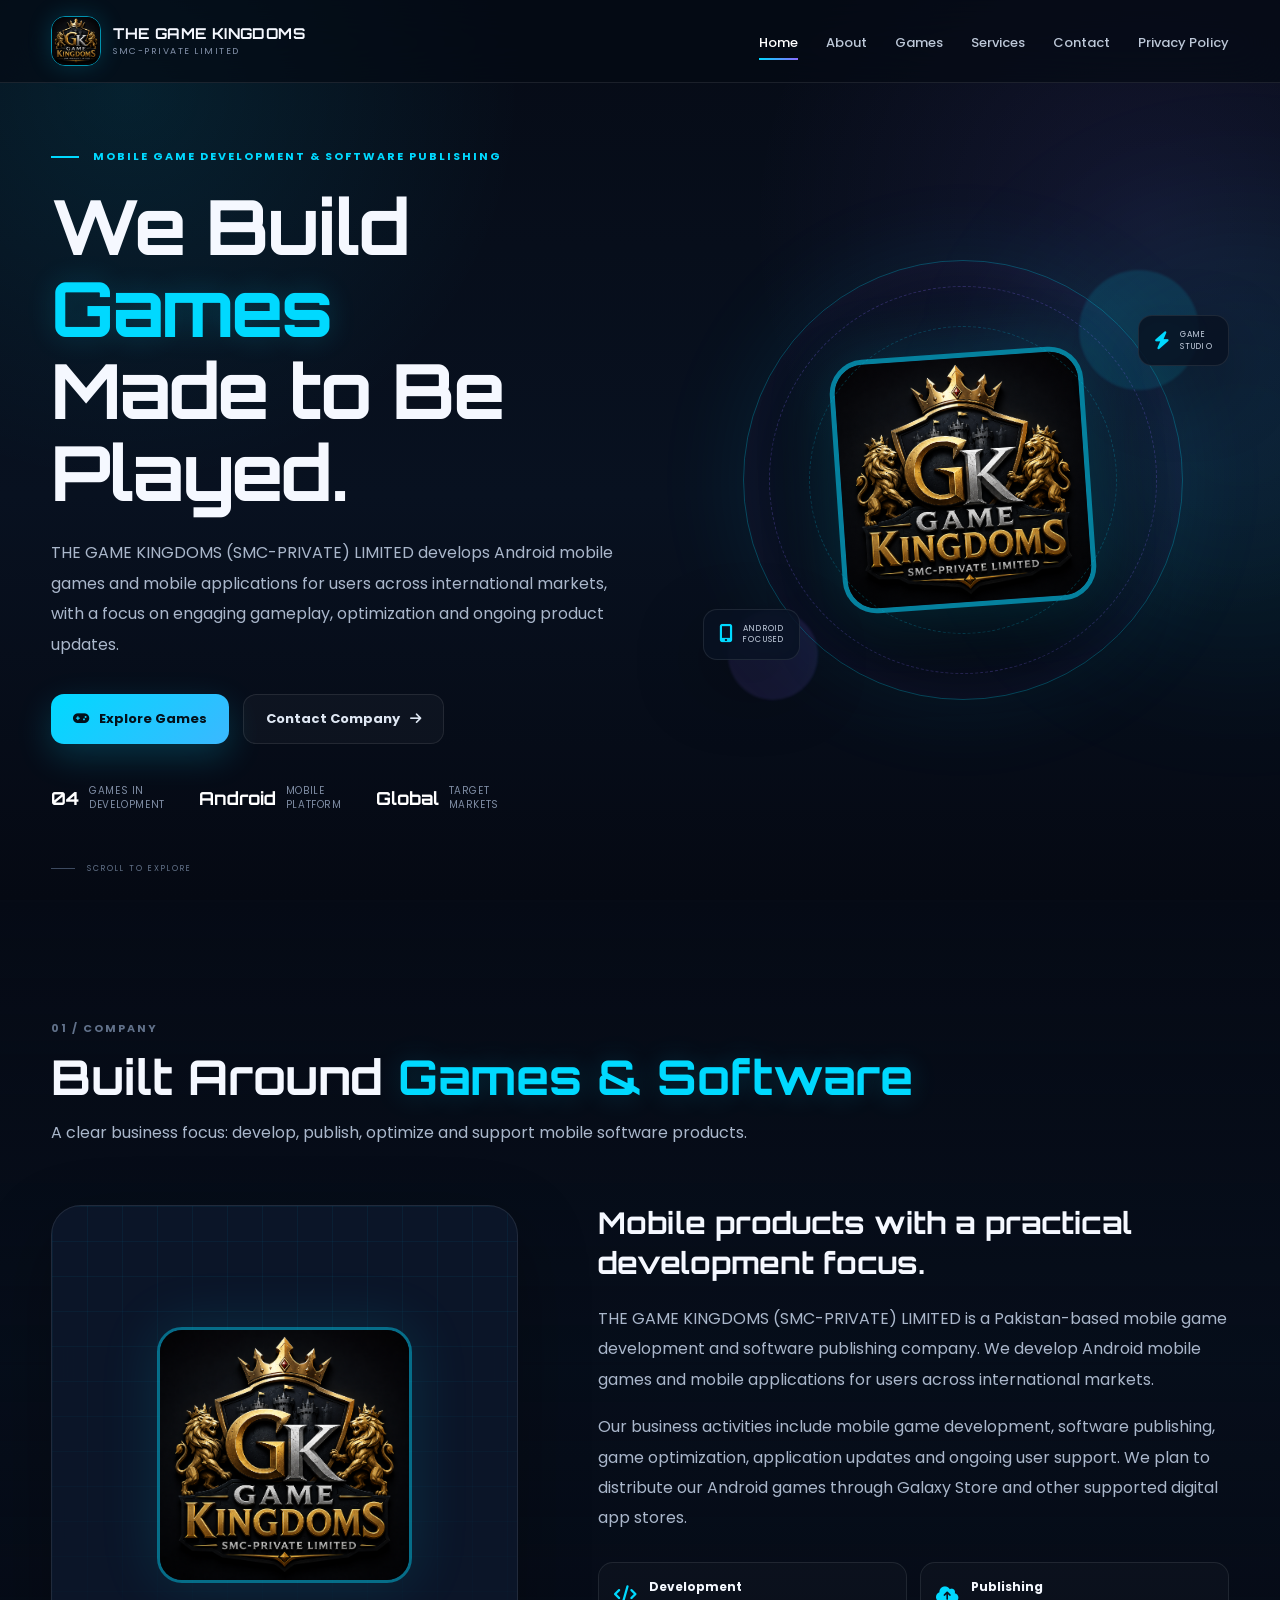
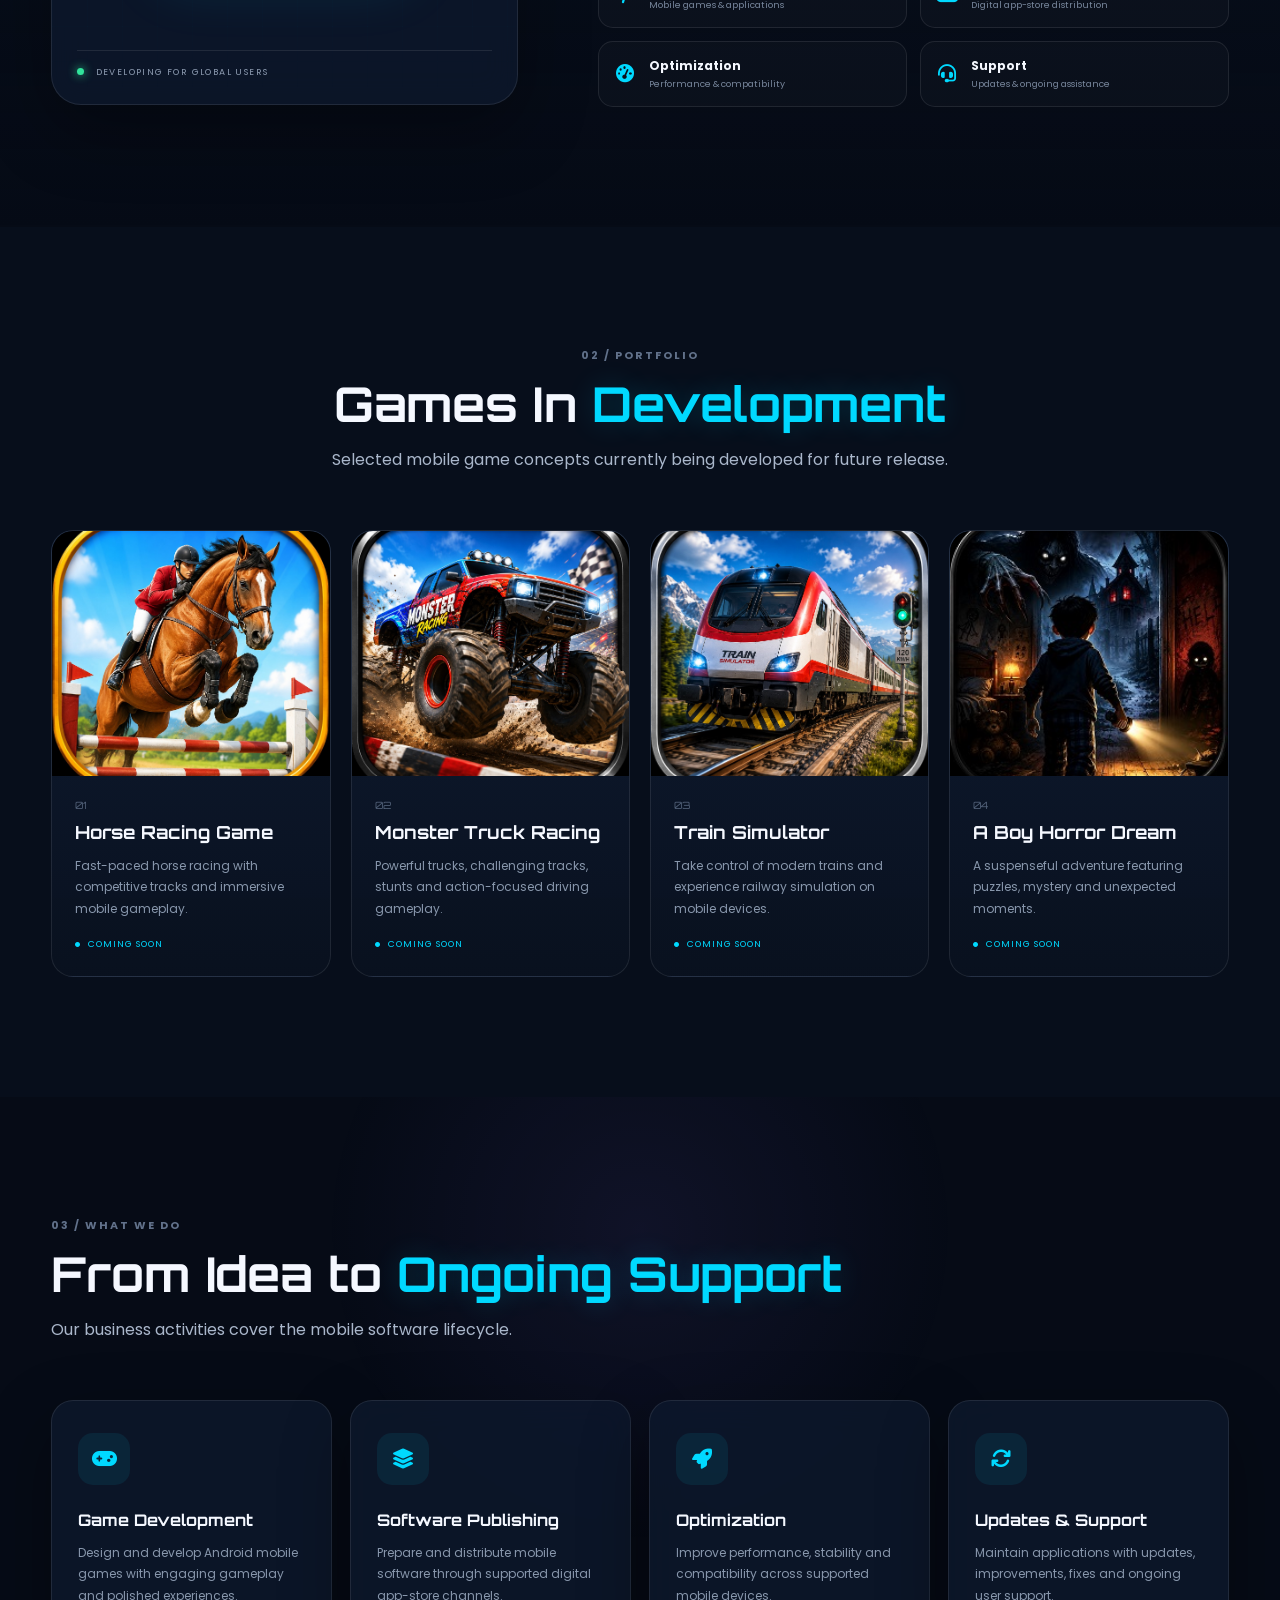
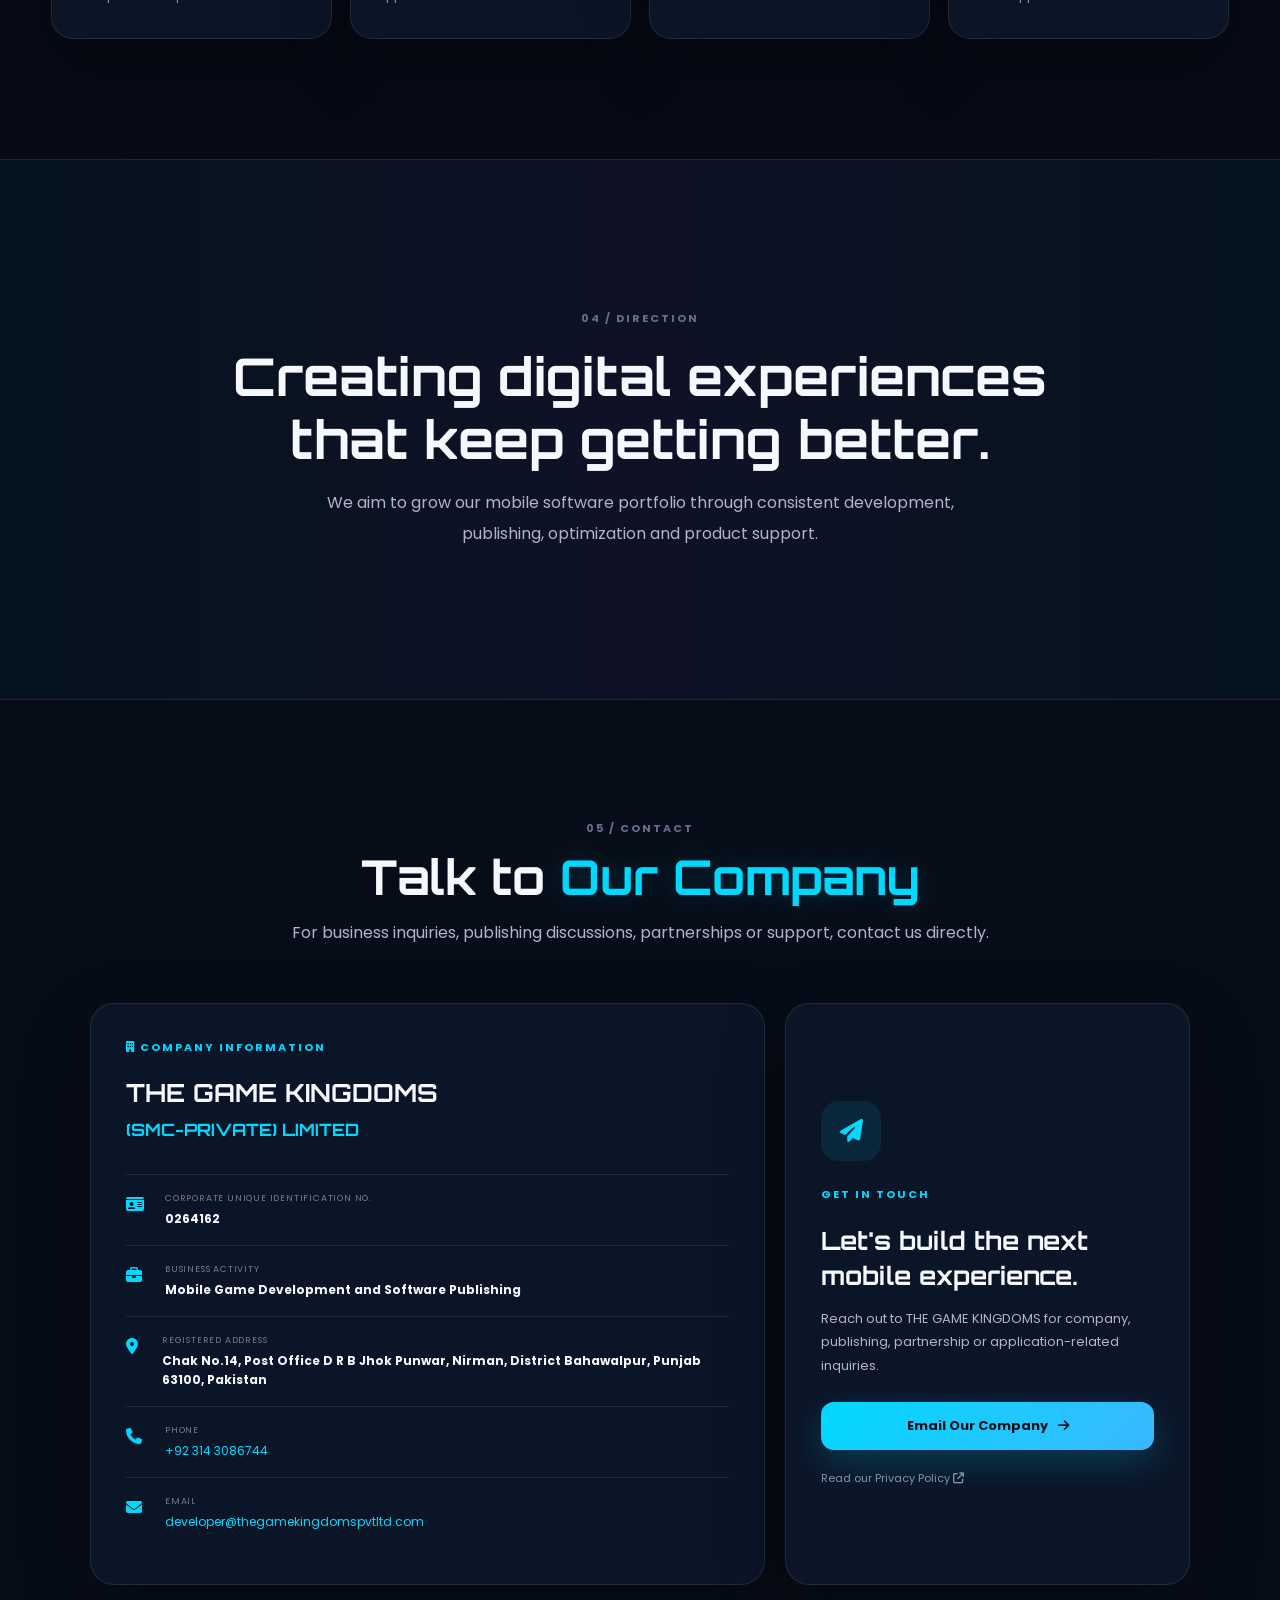
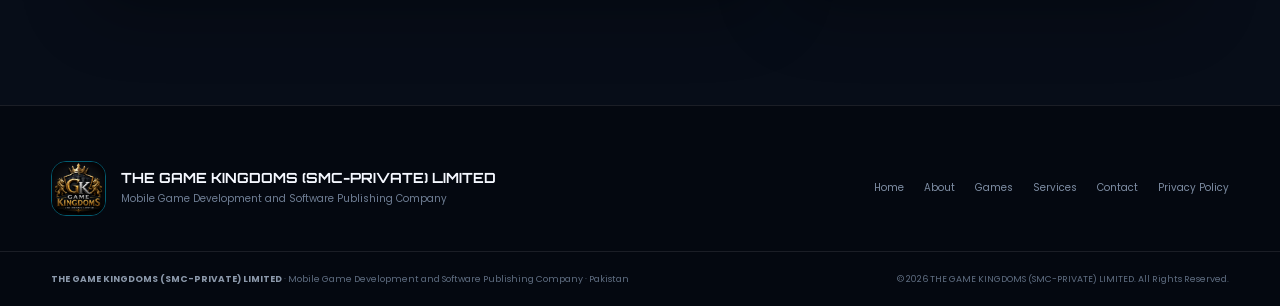
==== commit 57905a8c: "Fix registered address in index.html Updated the registered address in company information." ====
--- a/index.html
+++ b/index.html
@@ -200,7 +200,7 @@
             <h3>THE GAME KINGDOMS<br><span>(SMC-PRIVATE) LIMITED</span></h3>
             <div class="company-row"><i class="fa-solid fa-id-card"></i><div><small>Corporate Unique Identification No.</small><strong>0264162</strong></div></div>
             <div class="company-row"><i class="fa-solid fa-briefcase"></i><div><small>Business Activity</small><strong>Mobile Game Development and Software Publishing</strong></div></div>
-            <div class="company-row"><i class="fa-solid fa-location-dot"></i><div><small>Registered Address</small><strong>Chak No.14, Post Office D R B Jhok Punwar, Nirman, District Bahawalpur, Punjab 63210, Pakistan</strong></div></div>
+            <div class="company-row"><i class="fa-solid fa-location-dot"></i><div><small>Registered Address</small><strong>Chak No.14, Post Office D R B Jhok Punwar, Nirman, District Bahawalpur, Punjab 63100, Pakistan</strong></div></div>
             <div class="company-row"><i class="fa-solid fa-phone"></i><div><small>Phone</small><a href="tel:+923143086744">+92 314 3086744</a></div></div>
             <div class="company-row"><i class="fa-solid fa-envelope"></i><div><small>Email</small><a href="mailto:developer@thegamekingdomspvtltd.com">developer@thegamekingdomspvtltd.com</a></div></div>
         </div>
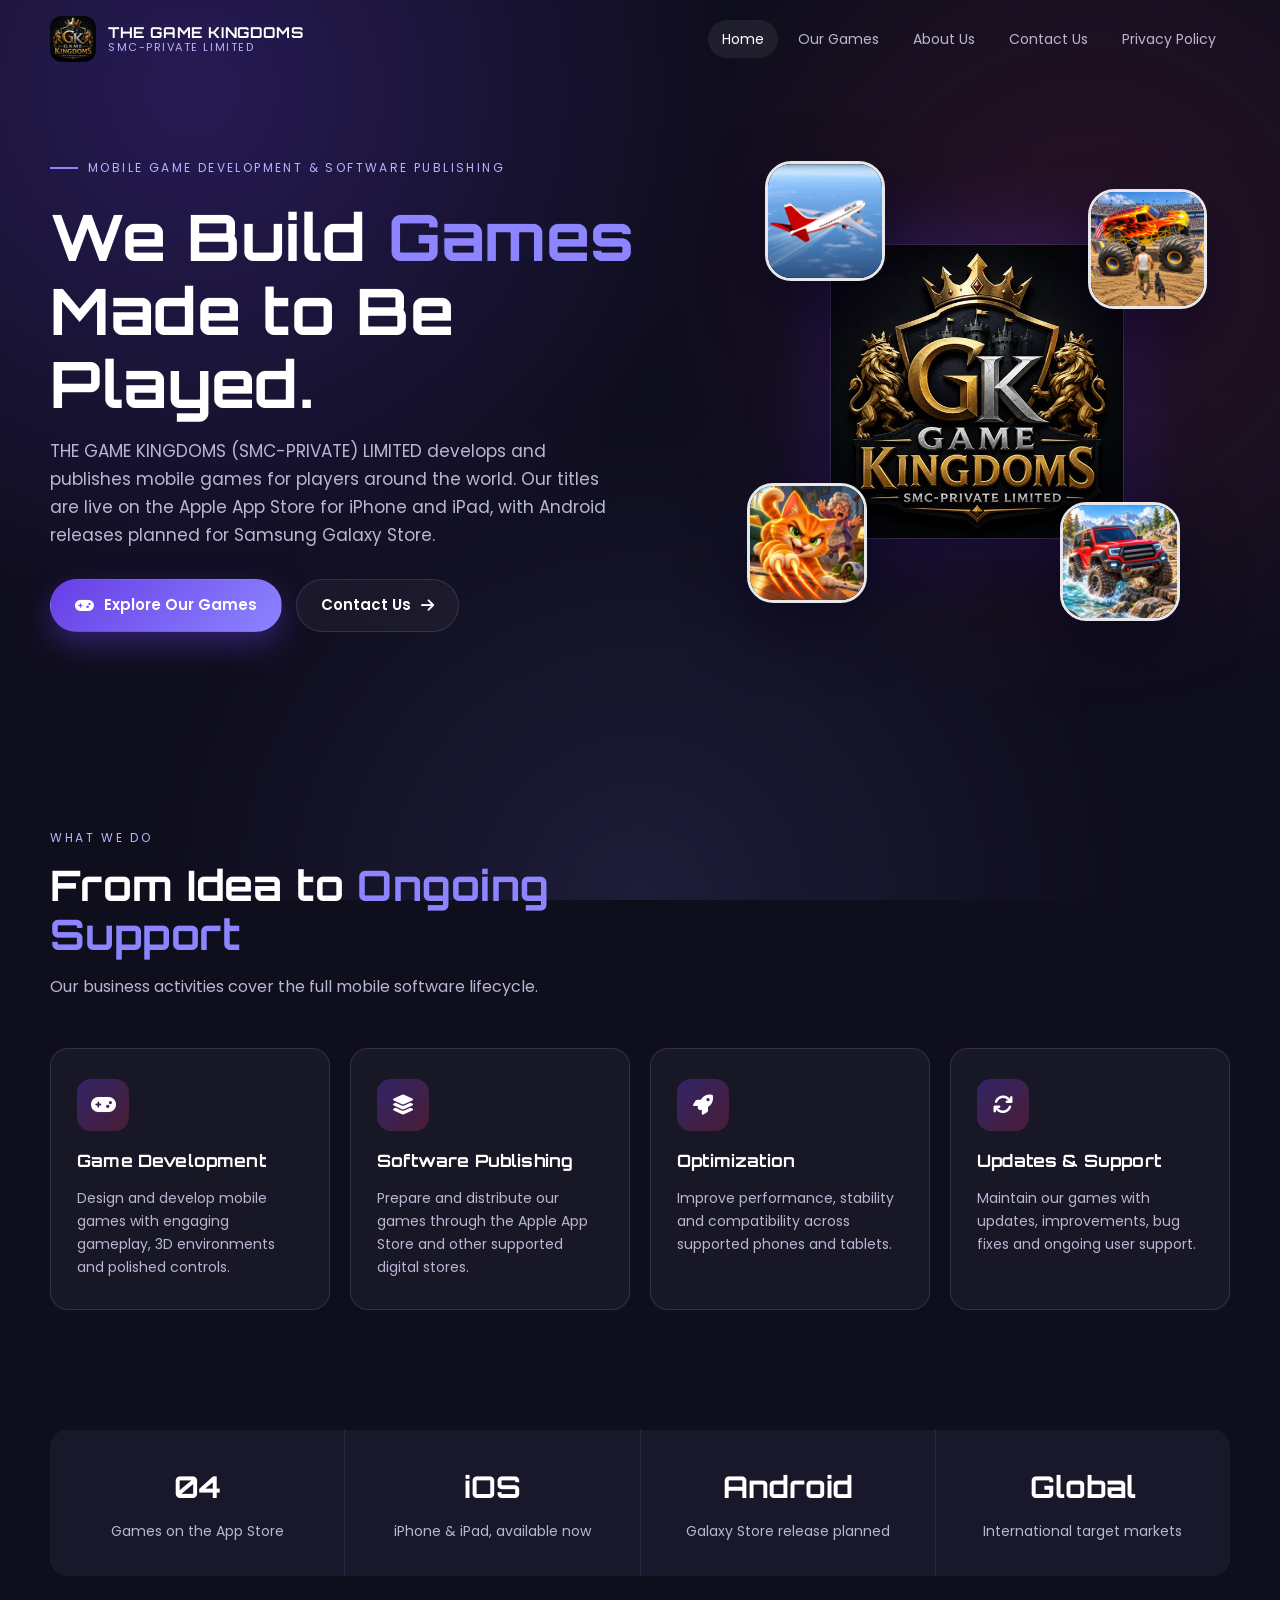
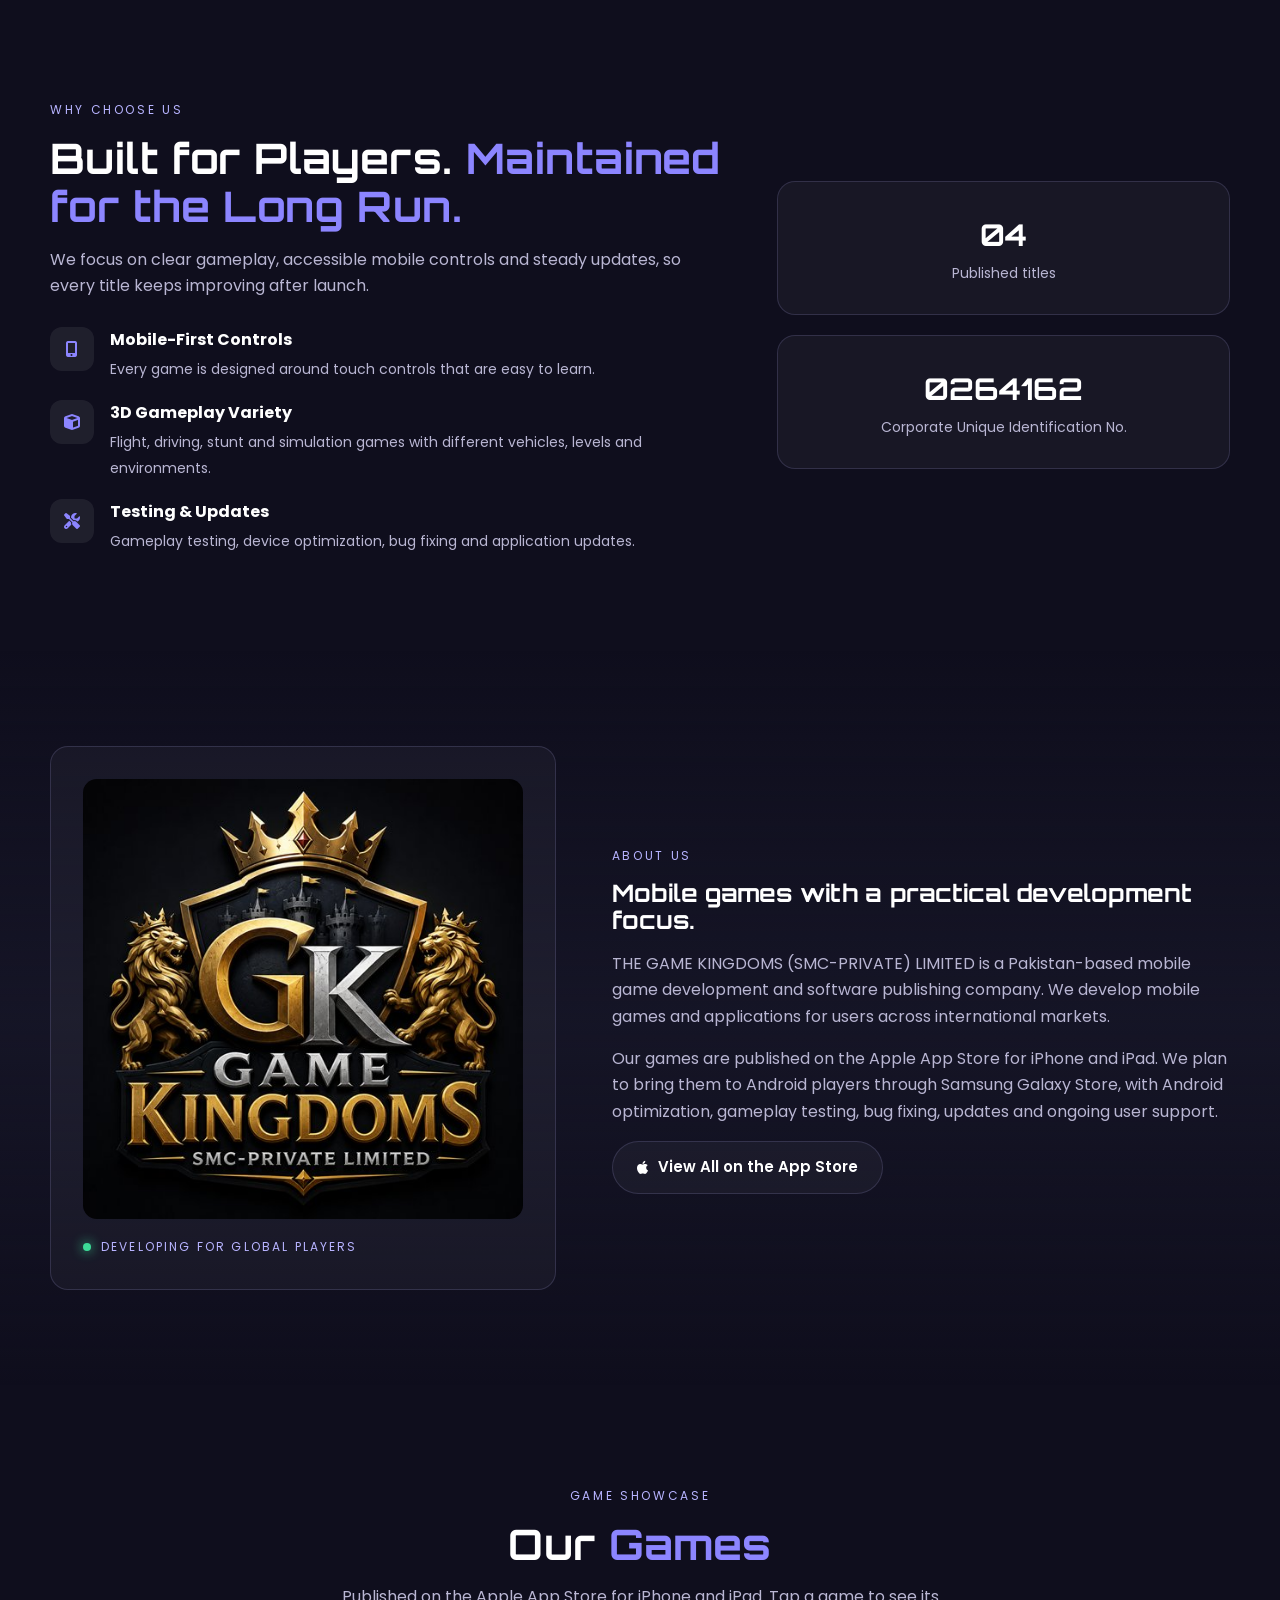
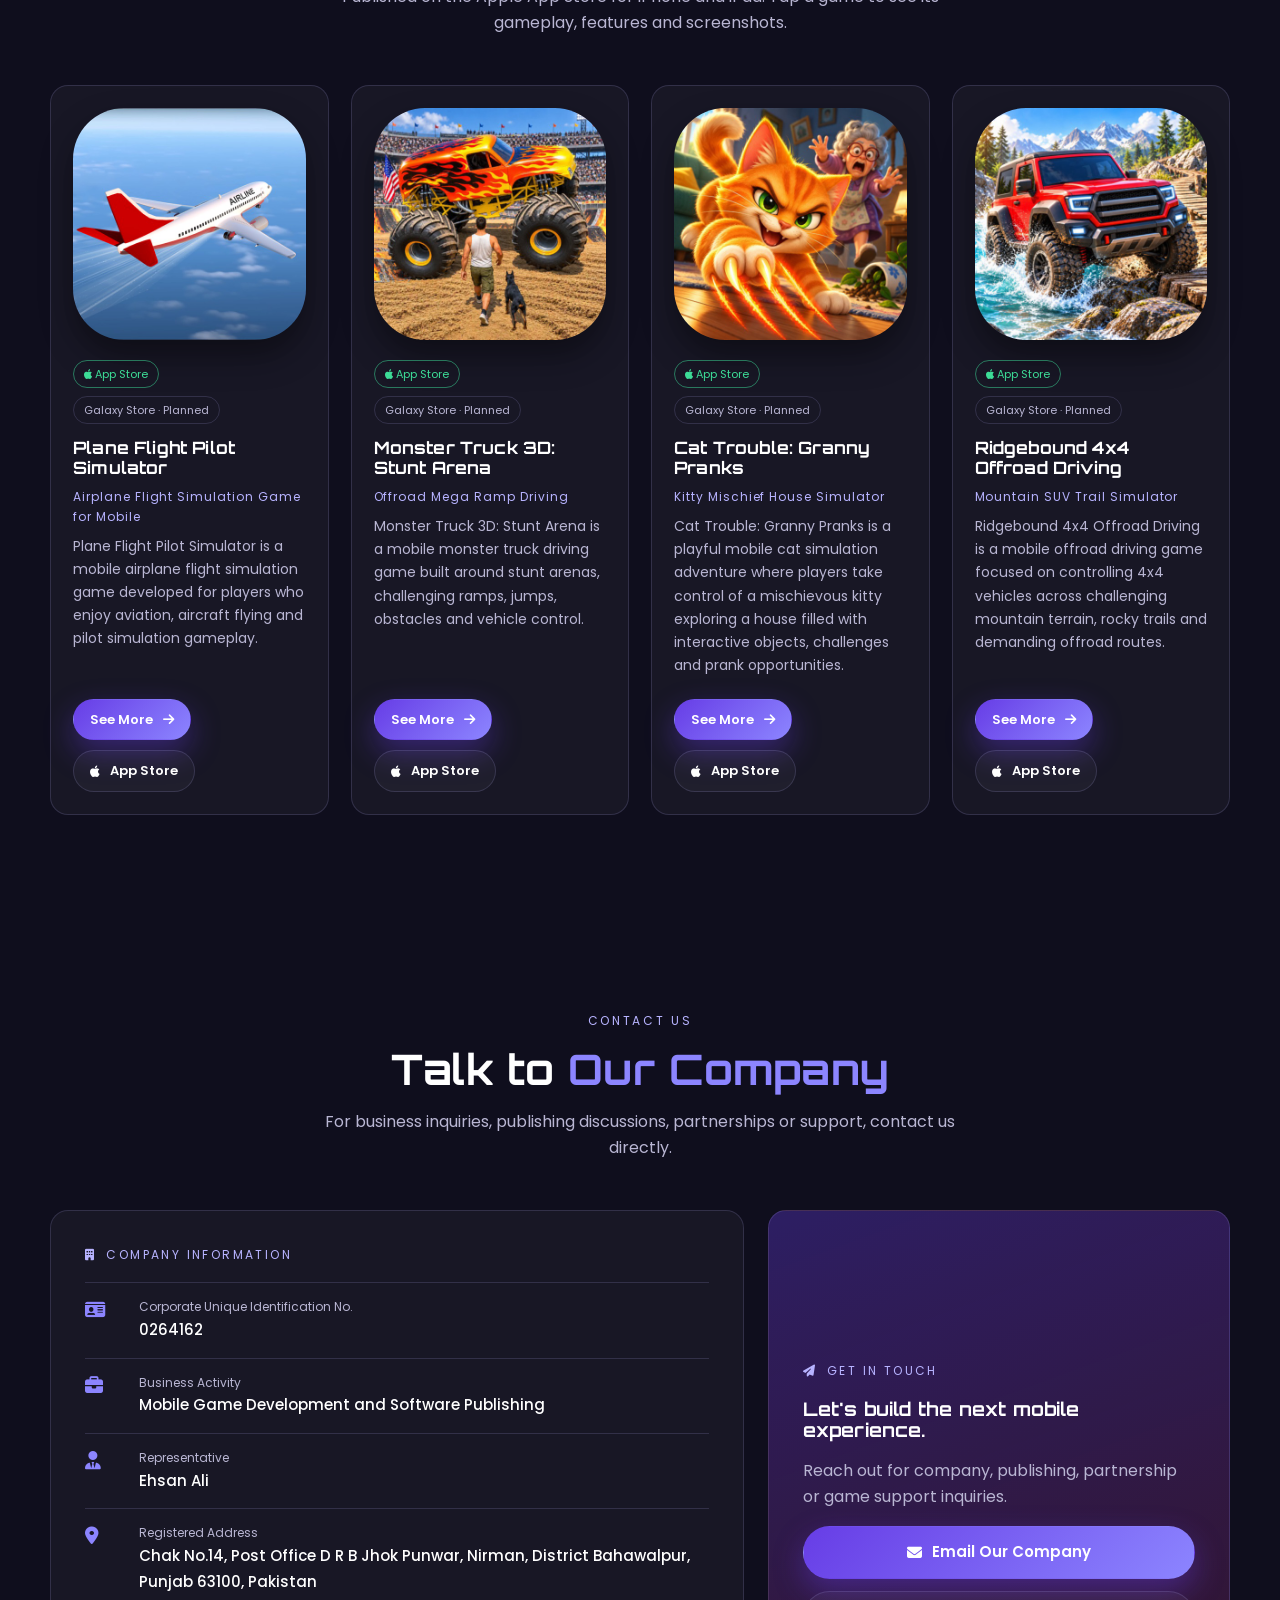
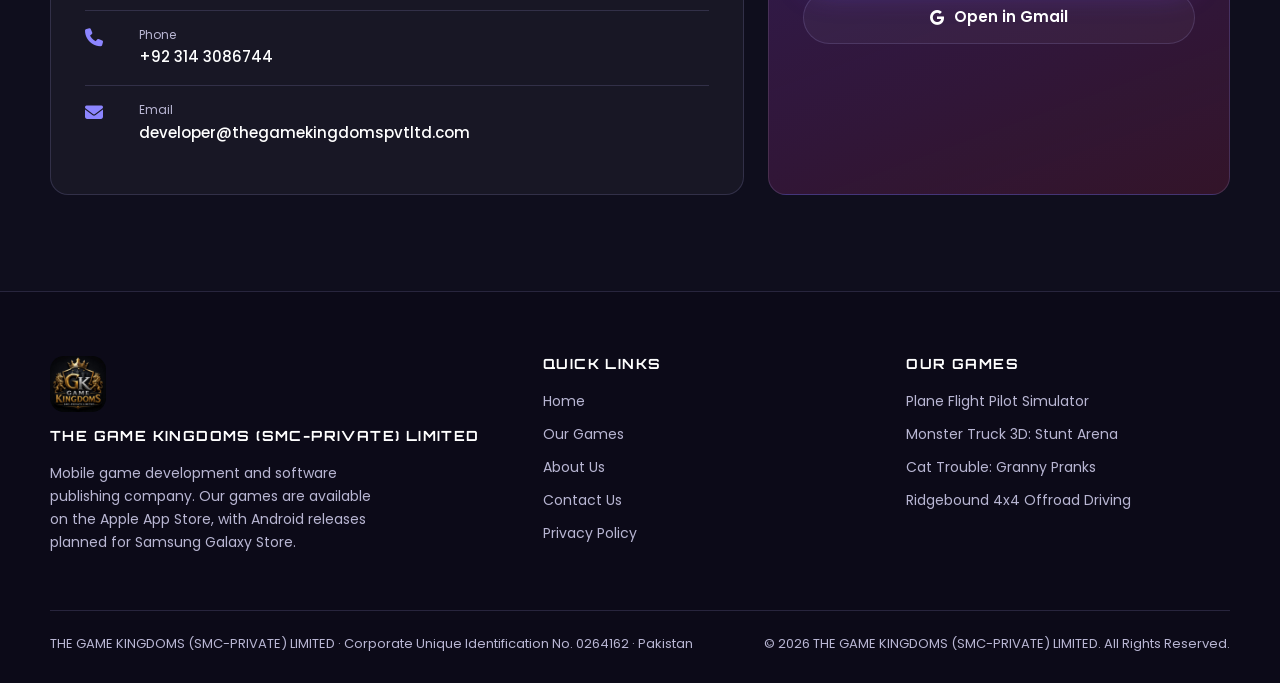
==== commit fe954713: "Add files via upload" ====
--- a/index.html
+++ b/index.html
@@ -3,239 +3,240 @@
 <head>
     <meta charset="UTF-8">
     <meta name="viewport" content="width=device-width, initial-scale=1.0">
-    <title>THE GAME KINGDOMS (SMC-PRIVATE) LIMITED | Mobile Game Development & Software Publishing</title>
-    <meta name="description" content="THE GAME KINGDOMS (SMC-PRIVATE) LIMITED is a Pakistan-based mobile game development and software publishing company developing Android games and mobile applications for international markets.">
-    <meta name="keywords" content="THE GAME KINGDOMS, mobile game development, software publishing, Android games, mobile applications, game optimization">
+    <title>THE GAME KINGDOMS (SMC-PRIVATE) LIMITED | Mobile Game Development &amp; Software Publishing</title>
+    <meta name="description" content="THE GAME KINGDOMS (SMC-PRIVATE) LIMITED is a Pakistan-based mobile game development and software publishing company. Play our games on the Apple App Store.">
     <meta name="author" content="THE GAME KINGDOMS (SMC-PRIVATE) LIMITED">
-    <link rel="stylesheet" href="css/style.css">
+    <meta property="og:title" content="THE GAME KINGDOMS (SMC-PRIVATE) LIMITED | Mobile Game Development &amp; Software Publishing">
+    <meta property="og:description" content="THE GAME KINGDOMS (SMC-PRIVATE) LIMITED is a Pakistan-based mobile game development and software publishing company. Play our games on the Apple App Store.">
+    <meta property="og:type" content="website">
+    <link rel="icon" href="images/logo.jpg">
     <link rel="preconnect" href="https://fonts.googleapis.com">
     <link rel="preconnect" href="https://fonts.gstatic.com" crossorigin>
-    <link href="https://fonts.googleapis.com/css2?family=Orbitron:wght@500;600;700;800&family=Poppins:wght@300;400;500;600;700;800&display=swap" rel="stylesheet">
+    <link href="https://fonts.googleapis.com/css2?family=Orbitron:wght@500;600;700;800&family=Poppins:wght@300;400;500;600;700&display=swap" rel="stylesheet">
     <link rel="stylesheet" href="https://cdnjs.cloudflare.com/ajax/libs/font-awesome/6.7.1/css/all.min.css">
+    <link rel="stylesheet" href="css/style.css">
 </head>
 <body>
 <div class="page-glow"></div>
-
 <header id="site-header">
-    <nav class="navbar">
-        <a href="#home" class="logo" aria-label="THE GAME KINGDOMS home">
-            <img src="images/logo.jpg" alt="THE GAME KINGDOMS logo">
-            <span class="logo-copy">
-                <strong>THE GAME KINGDOMS</strong>
-                <small>SMC-PRIVATE LIMITED</small>
-            </span>
+    <nav class="navbar wrap">
+        <a href="index.html" class="logo" aria-label="THE GAME KINGDOMS home">
+            <img src="images/logo.jpg" alt="THE GAME KINGDOMS logo" width="46" height="46">
+            <span class="logo-copy"><strong>THE GAME KINGDOMS</strong><small>SMC-PRIVATE LIMITED</small></span>
         </a>
-
         <ul class="menu">
-            <li><a href="#home" class="active">Home</a></li>
-            <li><a href="#about">About</a></li>
-            <li><a href="#games">Games</a></li>
-            <li><a href="#features">Services</a></li>
-            <li><a href="#contact">Contact</a></li>
+            <li><a href="index.html" class="active">Home</a></li>
+            <li><a href="games.html">Our Games</a></li>
+            <li><a href="index.html#about">About Us</a></li>
+            <li><a href="index.html#contact">Contact Us</a></li>
             <li><a href="privacy-policy.html">Privacy Policy</a></li>
         </ul>
-
-        <button class="menu-toggle" aria-label="Open navigation menu" aria-expanded="false">
-            <i class="fa-solid fa-bars"></i>
-        </button>
+        <button class="menu-toggle" aria-label="Open navigation menu" aria-expanded="false"><i class="fa-solid fa-bars"></i></button>
     </nav>
 </header>
 
 <main>
 <section id="home" class="hero">
-    <div class="hero-grid">
-        <div class="hero-content reveal-on-load">
+    <div class="wrap hero-grid">
+        <div class="hero-content">
             <div class="eyebrow"><span></span> MOBILE GAME DEVELOPMENT & SOFTWARE PUBLISHING</div>
             <h1>We Build <em>Games</em><br>Made to Be Played.</h1>
-            <p>
-                THE GAME KINGDOMS (SMC-PRIVATE) LIMITED develops Android mobile games
-                and mobile applications for users across international markets,
-                with a focus on engaging gameplay, optimization and ongoing product updates.
-            </p>
+            <p>THE GAME KINGDOMS (SMC-PRIVATE) LIMITED develops and publishes mobile games for players around the world. Our titles are live on the Apple App Store for iPhone and iPad, with Android releases planned for Samsung Galaxy Store.</p>
             <div class="hero-actions">
-                <a class="btn btn-primary" href="#games"><i class="fa-solid fa-gamepad"></i> Explore Games</a>
-                <a class="btn btn-ghost" href="#contact">Contact Company <i class="fa-solid fa-arrow-right"></i></a>
-            </div>
-            <div class="hero-meta">
-                <div><strong>04</strong><span>Games in<br>development</span></div>
-                <div><strong>Android</strong><span>Mobile<br>platform</span></div>
-                <div><strong>Global</strong><span>Target<br>markets</span></div>
-            </div>
-        </div>
-
-        <div class="hero-visual reveal-on-load">
-            <div class="orb orb-one"></div>
-            <div class="orb orb-two"></div>
-            <div class="hero-ring">
-                <div class="hero-logo-card">
-                    <img src="images/logo.jpg" alt="THE GAME KINGDOMS">
+                <a class="btn btn-primary" href="#games"><i class="fa-solid fa-gamepad"></i> Explore Our Games</a>
+                <a class="btn btn-ghost" href="#contact">Contact Us <i class="fa-solid fa-arrow-right"></i></a>
+            </div>
+        </div>
+        <div class="hero-visual">
+            <div class="hero-logo"><img src="images/logo.jpg" alt="THE GAME KINGDOMS" width="460" height="460"></div>
+                <a class="hero-icon" href="games/plane-flight-pilot-simulator.html"><img src="images/games/plane-flight-pilot-simulator/icon.jpg" alt="Plane Flight Pilot Simulator" width="512" height="512"></a>
+                <a class="hero-icon" href="games/monster-truck-3d-stunt-arena.html"><img src="images/games/monster-truck-3d-stunt-arena/icon.jpg" alt="Monster Truck 3D: Stunt Arena" width="512" height="512"></a>
+                <a class="hero-icon" href="games/cat-trouble-granny-pranks.html"><img src="images/games/cat-trouble-granny-pranks/icon.jpg" alt="Cat Trouble: Granny Pranks" width="512" height="512"></a>
+                <a class="hero-icon" href="games/ridgebound-4x4-offroad-driving.html"><img src="images/games/ridgebound-4x4-offroad-driving/icon.jpg" alt="Ridgebound 4x4 Offroad Driving" width="512" height="512"></a>
+        </div>
+    </div>
+</section>
+
+<section class="section" id="services">
+    <div class="wrap">
+        <div class="section-heading reveal">
+            <div class="kicker">What We Do</div>
+            <h2>From Idea to <span>Ongoing Support</span></h2>
+            <p>Our business activities cover the full mobile software lifecycle.</p>
+        </div>
+        <div class="service-grid">
+            <article class="service panel reveal"><div class="icon"><i class="fa-solid fa-gamepad"></i></div><h3>Game Development</h3><p>Design and develop mobile games with engaging gameplay, 3D environments and polished controls.</p></article>
+            <article class="service panel reveal"><div class="icon"><i class="fa-solid fa-layer-group"></i></div><h3>Software Publishing</h3><p>Prepare and distribute our games through the Apple App Store and other supported digital stores.</p></article>
+            <article class="service panel reveal"><div class="icon"><i class="fa-solid fa-rocket"></i></div><h3>Optimization</h3><p>Improve performance, stability and compatibility across supported phones and tablets.</p></article>
+            <article class="service panel reveal"><div class="icon"><i class="fa-solid fa-arrows-rotate"></i></div><h3>Updates & Support</h3><p>Maintain our games with updates, improvements, bug fixes and ongoing user support.</p></article>
+        </div>
+    </div>
+</section>
+
+<section class="section-tight">
+    <div class="wrap">
+        <div class="stats reveal">
+            <div class="stat"><strong>04</strong><span>Games on the App Store</span></div>
+            <div class="stat"><strong>iOS</strong><span>iPhone & iPad, available now</span></div>
+            <div class="stat"><strong>Android</strong><span>Galaxy Store release planned</span></div>
+            <div class="stat"><strong>Global</strong><span>International target markets</span></div>
+        </div>
+    </div>
+</section>
+
+<section class="section" id="why">
+    <div class="wrap why-grid">
+        <div class="reveal">
+            <div class="kicker">Why Choose Us</div>
+            <div class="section-heading" style="margin-bottom:0"><h2>Built for Players. <span>Maintained for the Long Run.</span></h2></div>
+            <p>We focus on clear gameplay, accessible mobile controls and steady updates, so every title keeps improving after launch.</p>
+            <ul class="why-list">
+                <li><i class="fa-solid fa-mobile-screen-button"></i><div><strong>Mobile-First Controls</strong><span>Every game is designed around touch controls that are easy to learn.</span></div></li>
+                <li><i class="fa-solid fa-cube"></i><div><strong>3D Gameplay Variety</strong><span>Flight, driving, stunt and simulation games with different vehicles, levels and environments.</span></div></li>
+                <li><i class="fa-solid fa-screwdriver-wrench"></i><div><strong>Testing & Updates</strong><span>Gameplay testing, device optimization, bug fixing and application updates.</span></div></li>
+            </ul>
+        </div>
+        <div class="why-cards reveal">
+            <div class="why-card panel"><strong>04</strong><span>Published titles</span></div>
+            <div class="why-card panel"><strong>0264162</strong><span>Corporate Unique Identification No.</span></div>
+        </div>
+    </div>
+</section>
+
+<section class="section section-alt" id="about">
+    <div class="wrap about-grid">
+        <div class="about-visual panel reveal">
+            <img src="images/logo.jpg" alt="THE GAME KINGDOMS studio logo" width="460" height="460" loading="lazy">
+            <div class="caption"><span class="dot"></span> DEVELOPING FOR GLOBAL PLAYERS</div>
+        </div>
+        <div class="about-copy reveal">
+            <div class="kicker">About Us</div>
+            <h3>Mobile games with a practical development focus.</h3>
+            <p>THE GAME KINGDOMS (SMC-PRIVATE) LIMITED is a Pakistan-based mobile game development and software publishing company. We develop mobile games and applications for users across international markets.</p>
+            <p>Our games are published on the Apple App Store for iPhone and iPad. We plan to bring them to Android players through Samsung Galaxy Store, with Android optimization, gameplay testing, bug fixing, updates and ongoing user support.</p>
+            <a class="btn btn-ghost" href="https://apps.apple.com/mn/developer/ehsan-ali/id1786367905" target="_blank" rel="noopener"><i class="fa-brands fa-apple"></i> View All on the App Store</a>
+        </div>
+    </div>
+</section>
+
+<section class="section" id="games">
+    <div class="wrap">
+        <div class="section-heading centered reveal">
+            <div class="kicker">Game Showcase</div>
+            <h2>Our <span>Games</span></h2>
+            <p>Published on the Apple App Store for iPhone and iPad. Tap a game to see its gameplay, features and screenshots.</p>
+        </div>
+        <div class="game-grid">
+        <article class="game-card panel reveal">
+            <a class="game-icon" href="games/plane-flight-pilot-simulator.html"><img src="images/games/plane-flight-pilot-simulator/icon.jpg" alt="Plane Flight Pilot Simulator app icon" width="512" height="512" loading="lazy"></a>
+            <div class="platforms"><span class="platform live"><i class="fa-brands fa-apple"></i> App Store</span><span class="platform">Galaxy Store · Planned</span></div>
+            <h3>Plane Flight Pilot Simulator</h3>
+            <div class="tag">Airplane Flight Simulation Game for Mobile</div>
+            <p>Plane Flight Pilot Simulator is a mobile airplane flight simulation game developed for players who enjoy aviation, aircraft flying and pilot simulation gameplay.</p>
+            <div class="game-actions">
+                <a class="btn btn-primary btn-sm" href="games/plane-flight-pilot-simulator.html">See More <i class="fa-solid fa-arrow-right"></i></a>
+                <a class="btn btn-ghost btn-sm" href="https://apps.apple.com/us/app/plane-flight-pilot-simulator/id6740571458" target="_blank" rel="noopener"><i class="fa-brands fa-apple"></i> App Store</a>
+            </div>
+        </article>
+        <article class="game-card panel reveal">
+            <a class="game-icon" href="games/monster-truck-3d-stunt-arena.html"><img src="images/games/monster-truck-3d-stunt-arena/icon.jpg" alt="Monster Truck 3D: Stunt Arena app icon" width="512" height="512" loading="lazy"></a>
+            <div class="platforms"><span class="platform live"><i class="fa-brands fa-apple"></i> App Store</span><span class="platform">Galaxy Store · Planned</span></div>
+            <h3>Monster Truck 3D: Stunt Arena</h3>
+            <div class="tag">Offroad Mega Ramp Driving</div>
+            <p>Monster Truck 3D: Stunt Arena is a mobile monster truck driving game built around stunt arenas, challenging ramps, jumps, obstacles and vehicle control.</p>
+            <div class="game-actions">
+                <a class="btn btn-primary btn-sm" href="games/monster-truck-3d-stunt-arena.html">See More <i class="fa-solid fa-arrow-right"></i></a>
+                <a class="btn btn-ghost btn-sm" href="https://apps.apple.com/us/app/monster-truck-3d-stunt-arena/id6739700080" target="_blank" rel="noopener"><i class="fa-brands fa-apple"></i> App Store</a>
+            </div>
+        </article>
+        <article class="game-card panel reveal">
+            <a class="game-icon" href="games/cat-trouble-granny-pranks.html"><img src="images/games/cat-trouble-granny-pranks/icon.jpg" alt="Cat Trouble: Granny Pranks app icon" width="512" height="512" loading="lazy"></a>
+            <div class="platforms"><span class="platform live"><i class="fa-brands fa-apple"></i> App Store</span><span class="platform">Galaxy Store · Planned</span></div>
+            <h3>Cat Trouble: Granny Pranks</h3>
+            <div class="tag">Kitty Mischief House Simulator</div>
+            <p>Cat Trouble: Granny Pranks is a playful mobile cat simulation adventure where players take control of a mischievous kitty exploring a house filled with interactive objects, challenges and prank opportunities.</p>
+            <div class="game-actions">
+                <a class="btn btn-primary btn-sm" href="games/cat-trouble-granny-pranks.html">See More <i class="fa-solid fa-arrow-right"></i></a>
+                <a class="btn btn-ghost btn-sm" href="https://apps.apple.com/us/app/cat-trouble-granny-pranks/id6741321329" target="_blank" rel="noopener"><i class="fa-brands fa-apple"></i> App Store</a>
+            </div>
+        </article>
+        <article class="game-card panel reveal">
+            <a class="game-icon" href="games/ridgebound-4x4-offroad-driving.html"><img src="images/games/ridgebound-4x4-offroad-driving/icon.jpg" alt="Ridgebound 4x4 Offroad Driving app icon" width="512" height="512" loading="lazy"></a>
+            <div class="platforms"><span class="platform live"><i class="fa-brands fa-apple"></i> App Store</span><span class="platform">Galaxy Store · Planned</span></div>
+            <h3>Ridgebound 4x4 Offroad Driving</h3>
+            <div class="tag">Mountain SUV Trail Simulator</div>
+            <p>Ridgebound 4x4 Offroad Driving is a mobile offroad driving game focused on controlling 4x4 vehicles across challenging mountain terrain, rocky trails and demanding offroad routes.</p>
+            <div class="game-actions">
+                <a class="btn btn-primary btn-sm" href="games/ridgebound-4x4-offroad-driving.html">See More <i class="fa-solid fa-arrow-right"></i></a>
+                <a class="btn btn-ghost btn-sm" href="https://apps.apple.com/us/app/ridgebound-4x4-offroad-driving/id6739870364" target="_blank" rel="noopener"><i class="fa-brands fa-apple"></i> App Store</a>
+            </div>
+        </article>
+        </div>
+    </div>
+</section>
+
+<section class="section" id="contact">
+    <div class="wrap">
+        <div class="section-heading centered reveal">
+            <div class="kicker">Contact Us</div>
+            <h2>Talk to <span>Our Company</span></h2>
+            <p>For business inquiries, publishing discussions, partnerships or support, contact us directly.</p>
+        </div>
+        <div class="contact-grid">
+            <div class="contact-card panel reveal">
+                <div class="contact-label"><i class="fa-solid fa-building"></i> COMPANY INFORMATION</div>
+                <div class="company-row"><i class="fa-solid fa-id-card"></i><div><small>Corporate Unique Identification No.</small><strong>0264162</strong></div></div>
+                <div class="company-row"><i class="fa-solid fa-briefcase"></i><div><small>Business Activity</small><strong>Mobile Game Development and Software Publishing</strong></div></div>
+                <div class="company-row"><i class="fa-solid fa-user-tie"></i><div><small>Representative</small><strong>Ehsan Ali</strong></div></div>
+                <div class="company-row"><i class="fa-solid fa-location-dot"></i><div><small>Registered Address</small><strong>Chak No.14, Post Office D R B Jhok Punwar, Nirman, District Bahawalpur, Punjab 63100, Pakistan</strong></div></div>
+                <div class="company-row"><i class="fa-solid fa-phone"></i><div><small>Phone</small><a href="tel:+923143086744">+92 314 3086744</a></div></div>
+                <div class="company-row"><i class="fa-solid fa-envelope"></i><div><small>Email</small><a href="mailto:developer@thegamekingdomspvtltd.com">developer@thegamekingdomspvtltd.com</a></div></div>
+            </div>
+            <div class="contact-card contact-cta panel reveal">
+                <div class="contact-label"><i class="fa-solid fa-paper-plane"></i> GET IN TOUCH</div>
+                <h3>Let's build the next mobile experience.</h3>
+                <p>Reach out for company, publishing, partnership or game support inquiries.</p>
+                <a class="btn btn-primary" href="mailto:developer@thegamekingdomspvtltd.com?subject=Inquiry%20from%20website"><i class="fa-solid fa-envelope"></i> Email Our Company</a>
+                <a class="btn btn-ghost" href="https://mail.google.com/mail/?view=cm&fs=1&to=developer@thegamekingdomspvtltd.com&su=Inquiry%20from%20website" target="_blank" rel="noopener"><i class="fa-brands fa-google"></i> Open in Gmail</a>
+            </div>
+        </div>
+    </div>
+</section>
+</main>
+<footer>
+    <div class="wrap">
+        <div class="footer-grid">
+            <div class="footer-brand">
+                <img src="images/logo.jpg" alt="THE GAME KINGDOMS logo" width="56" height="56">
+                <h4>THE GAME KINGDOMS (SMC-PRIVATE) LIMITED</h4>
+                <p>Mobile game development and software publishing company. Our games are available on the Apple App Store, with Android releases planned for Samsung Galaxy Store.</p>
+            </div>
+            <div>
+                <h4>QUICK LINKS</h4>
+                <div class="footer-links">
+                    <a href="index.html">Home</a>
+                    <a href="games.html">Our Games</a>
+                    <a href="index.html#about">About Us</a>
+                    <a href="index.html#contact">Contact Us</a>
+                    <a href="privacy-policy.html">Privacy Policy</a>
                 </div>
             </div>
-            <div class="floating-badge badge-top"><i class="fa-solid fa-bolt"></i><span>GAME<br>STUDIO</span></div>
-            <div class="floating-badge badge-bottom"><i class="fa-solid fa-mobile-screen-button"></i><span>ANDROID<br>FOCUSED</span></div>
-        </div>
-    </div>
-    <div class="scroll-cue"><span></span> SCROLL TO EXPLORE</div>
-</section>
-
-<section id="about" class="section about">
-    <div class="section-heading">
-        <div class="section-kicker">01 / COMPANY</div>
-        <h2>Built Around <span>Games & Software</span></h2>
-        <p>A clear business focus: develop, publish, optimize and support mobile software products.</p>
-    </div>
-
-    <div class="about-layout">
-        <div class="about-visual glass-panel">
-            <div class="visual-grid"></div>
-            <img src="images/logo.jpg" alt="THE GAME KINGDOMS studio logo">
-            <div class="visual-caption"><span class="status-dot"></span> DEVELOPING FOR GLOBAL USERS</div>
-        </div>
-
-        <div class="about-copy">
-            <h3>Mobile products with a practical development focus.</h3>
-            <p>
-                THE GAME KINGDOMS (SMC-PRIVATE) LIMITED is a Pakistan-based mobile game development and software publishing company.
-                We develop Android mobile games and mobile applications for users across international markets.
-            </p>
-            <p>
-                Our business activities include mobile game development, software publishing, game optimization,
-                application updates and ongoing user support. We plan to distribute our Android games through Galaxy Store
-                and other supported digital app stores.
-            </p>
-
-            <div class="about-points">
-                <div><i class="fa-solid fa-code"></i><span><strong>Development</strong><small>Mobile games & applications</small></span></div>
-                <div><i class="fa-solid fa-cloud-arrow-up"></i><span><strong>Publishing</strong><small>Digital app-store distribution</small></span></div>
-                <div><i class="fa-solid fa-gauge-high"></i><span><strong>Optimization</strong><small>Performance & compatibility</small></span></div>
-                <div><i class="fa-solid fa-headset"></i><span><strong>Support</strong><small>Updates & ongoing assistance</small></span></div>
-            </div>
-        </div>
-    </div>
-</section>
-
-<section id="games" class="section games">
-    <div class="section-heading centered">
-        <div class="section-kicker">02 / PORTFOLIO</div>
-        <h2>Games In <span>Development</span></h2>
-        <p>Selected mobile game concepts currently being developed for future release.</p>
-    </div>
-
-    <div class="games-grid">
-        <article class="game-card">
-            <div class="game-image"><img src="images/horse.jpg" alt="Horse Racing Game"></div>
-            <div class="game-content">
-                <div class="game-number">01</div>
-                <h3>Horse Racing Game</h3>
-                <p>Fast-paced horse racing with competitive tracks and immersive mobile gameplay.</p>
-                <span class="coming"><i class="fa-solid fa-circle"></i> Coming Soon</span>
-            </div>
-        </article>
-
-        <article class="game-card">
-            <div class="game-image"><img src="images/truck.jpg" alt="Monster Truck Racing"></div>
-            <div class="game-content">
-                <div class="game-number">02</div>
-                <h3>Monster Truck Racing</h3>
-                <p>Powerful trucks, challenging tracks, stunts and action-focused driving gameplay.</p>
-                <span class="coming"><i class="fa-solid fa-circle"></i> Coming Soon</span>
-            </div>
-        </article>
-
-        <article class="game-card">
-            <div class="game-image"><img src="images/train.jpg" alt="Train Simulator"></div>
-            <div class="game-content">
-                <div class="game-number">03</div>
-                <h3>Train Simulator</h3>
-                <p>Take control of modern trains and experience railway simulation on mobile devices.</p>
-                <span class="coming"><i class="fa-solid fa-circle"></i> Coming Soon</span>
-            </div>
-        </article>
-
-        <article class="game-card">
-            <div class="game-image"><img src="images/boy.jpg" alt="A Boy Horror Dream"></div>
-            <div class="game-content">
-                <div class="game-number">04</div>
-                <h3>A Boy Horror Dream</h3>
-                <p>A suspenseful adventure featuring puzzles, mystery and unexpected moments.</p>
-                <span class="coming"><i class="fa-solid fa-circle"></i> Coming Soon</span>
-            </div>
-        </article>
-    </div>
-</section>
-
-<section id="features" class="section capabilities">
-    <div class="section-heading">
-        <div class="section-kicker">03 / WHAT WE DO</div>
-        <h2>From Idea to <span>Ongoing Support</span></h2>
-        <p>Our business activities cover the mobile software lifecycle.</p>
-    </div>
-
-    <div class="capability-grid">
-        <article class="capability glass-panel"><div class="icon"><i class="fa-solid fa-gamepad"></i></div><h3>Game Development</h3><p>Design and develop Android mobile games with engaging gameplay and polished experiences.</p></article>
-        <article class="capability glass-panel"><div class="icon"><i class="fa-solid fa-layer-group"></i></div><h3>Software Publishing</h3><p>Prepare and distribute mobile software through supported digital app-store channels.</p></article>
-        <article class="capability glass-panel"><div class="icon"><i class="fa-solid fa-rocket"></i></div><h3>Optimization</h3><p>Improve performance, stability and compatibility across supported mobile devices.</p></article>
-        <article class="capability glass-panel"><div class="icon"><i class="fa-solid fa-arrows-rotate"></i></div><h3>Updates & Support</h3><p>Maintain applications with updates, improvements, fixes and ongoing user support.</p></article>
-    </div>
-</section>
-
-<section class="section vision">
-    <div class="vision-inner">
-        <div class="section-kicker">04 / DIRECTION</div>
-        <h2>Creating digital experiences that keep getting better.</h2>
-        <p>We aim to grow our mobile software portfolio through consistent development, publishing, optimization and product support.</p>
-    </div>
-</section>
-
-<section id="contact" class="section contact">
-    <div class="section-heading centered">
-        <div class="section-kicker">05 / CONTACT</div>
-        <h2>Talk to <span>Our Company</span></h2>
-        <p>For business inquiries, publishing discussions, partnerships or support, contact us directly.</p>
-    </div>
-
-    <div class="contact-layout">
-        <div class="contact-card company-card">
-            <div class="contact-label"><i class="fa-solid fa-building"></i> COMPANY INFORMATION</div>
-            <h3>THE GAME KINGDOMS<br><span>(SMC-PRIVATE) LIMITED</span></h3>
-            <div class="company-row"><i class="fa-solid fa-id-card"></i><div><small>Corporate Unique Identification No.</small><strong>0264162</strong></div></div>
-            <div class="company-row"><i class="fa-solid fa-briefcase"></i><div><small>Business Activity</small><strong>Mobile Game Development and Software Publishing</strong></div></div>
-            <div class="company-row"><i class="fa-solid fa-location-dot"></i><div><small>Registered Address</small><strong>Chak No.14, Post Office D R B Jhok Punwar, Nirman, District Bahawalpur, Punjab 63100, Pakistan</strong></div></div>
-            <div class="company-row"><i class="fa-solid fa-phone"></i><div><small>Phone</small><a href="tel:+923143086744">+92 314 3086744</a></div></div>
-            <div class="company-row"><i class="fa-solid fa-envelope"></i><div><small>Email</small><a href="mailto:developer@thegamekingdomspvtltd.com">developer@thegamekingdomspvtltd.com</a></div></div>
-        </div>
-
-        <div class="contact-card contact-cta">
-            <div class="cta-symbol"><i class="fa-solid fa-paper-plane"></i></div>
-            <div class="contact-label">GET IN TOUCH</div>
-            <h3>Let's build the next mobile experience.</h3>
-            <p>Reach out to THE GAME KINGDOMS for company, publishing, partnership or application-related inquiries.</p>
-            <a class="btn btn-primary" href="mailto:developer@thegamekingdomspvtltd.com">Email Our Company <i class="fa-solid fa-arrow-right"></i></a>
-            <a class="privacy-link" href="privacy-policy.html">Read our Privacy Policy <i class="fa-solid fa-arrow-up-right-from-square"></i></a>
-        </div>
-    </div>
-</section>
-</main>
-
-<footer>
-    <div class="footer-main">
-        <div class="footer-brand">
-            <img src="images/logo.jpg" alt="THE GAME KINGDOMS logo">
             <div>
-                <h3>THE GAME KINGDOMS (SMC-PRIVATE) LIMITED</h3>
-                <p>Mobile Game Development and Software Publishing Company</p>
-            </div>
-        </div>
-        <div class="footer-links">
-            <a href="#home">Home</a><a href="#about">About</a><a href="#games">Games</a><a href="#features">Services</a><a href="#contact">Contact</a><a href="privacy-policy.html">Privacy Policy</a>
-        </div>
-    </div>
-    <div class="footer-legal">
-        <p><strong>THE GAME KINGDOMS (SMC-PRIVATE) LIMITED</strong> · Mobile Game Development and Software Publishing Company · Pakistan</p>
-        <p>© 2026 THE GAME KINGDOMS (SMC-PRIVATE) LIMITED. All Rights Reserved.</p>
+                <h4>OUR GAMES</h4>
+                <div class="footer-links">
+                <a href="games/plane-flight-pilot-simulator.html">Plane Flight Pilot Simulator</a>
+                <a href="games/monster-truck-3d-stunt-arena.html">Monster Truck 3D: Stunt Arena</a>
+                <a href="games/cat-trouble-granny-pranks.html">Cat Trouble: Granny Pranks</a>
+                <a href="games/ridgebound-4x4-offroad-driving.html">Ridgebound 4x4 Offroad Driving</a>
+                </div>
+            </div>
+        </div>
+        <div class="footer-legal">
+            <p>THE GAME KINGDOMS (SMC-PRIVATE) LIMITED · Corporate Unique Identification No. 0264162 · Pakistan</p>
+            <p>&copy; 2026 THE GAME KINGDOMS (SMC-PRIVATE) LIMITED. All Rights Reserved.</p>
+        </div>
     </div>
 </footer>
-
 <script src="js/script.js"></script>
 </body>
 </html>
--- a/css/style.css
+++ b/css/style.css
@@ -1,49 +1,269 @@
-/* THE GAME KINGDOMS — Premium Gaming Website */
-:root{
-    --bg:#060b16; --bg2:#0a1222; --panel:rgba(14,25,45,.78);
-    --cyan:#00d9ff; --cyan2:#65ecff; --purple:#8b6cff;
-    --text:#f5f8ff; --muted:#aab7cb; --line:rgba(255,255,255,.09);
-    --shadow:0 25px 70px rgba(0,0,0,.32); --radius:24px;
-}
-*{margin:0;padding:0;box-sizing:border-box}
-html{scroll-behavior:smooth}
-body{font-family:Poppins, sans-serif;background:var(--bg);color:var(--text);overflow-x:hidden}
-body::before{content:"";position:fixed;inset:0;z-index:-3;background:
-radial-gradient(circle at 10% 10%,rgba(0,217,255,.10),transparent 28%),
-radial-gradient(circle at 90% 25%,rgba(139,108,255,.10),transparent 30%),
-linear-gradient(180deg,#060b16,#081120 55%,#050913)}
-.page-glow{position:fixed;width:420px;height:420px;border-radius:50%;background:rgba(0,217,255,.07);filter:blur(80px);right:-170px;top:25%;z-index:-2;pointer-events:none}
-a{color:inherit;text-decoration:none}img{max-width:100%;display:block}button{font:inherit}
-header{position:fixed;left:0;right:0;top:0;z-index:1000;border-bottom:1px solid var(--line);background:rgba(5,10,20,.70);backdrop-filter:blur(20px)}
-.navbar{height:82px;width:92%;max-width:1320px;margin:auto;display:flex;align-items:center;justify-content:space-between}
-.logo{display:flex;align-items:center;gap:12px}.logo img{width:50px;height:50px;object-fit:cover;border-radius:14px;border:1px solid rgba(0,217,255,.65);box-shadow:0 0 25px rgba(0,217,255,.18)}
-.logo-copy{display:flex;flex-direction:column}.logo-copy strong{font-family:Orbitron,sans-serif;font-size:15px;letter-spacing:.4px}.logo-copy small{color:#8290a8;font-size:9px;letter-spacing:1.5px;margin-top:2px}
-.menu{display:flex;align-items:center;gap:28px;list-style:none}.menu a{color:#bdc8d8;font-size:13px;font-weight:500;position:relative;padding:8px 0}.menu a:hover,.menu a.active{color:#fff}.menu a::after{content:"";position:absolute;left:0;bottom:0;width:0;height:2px;background:linear-gradient(90deg,var(--cyan),var(--purple));transition:.3s}.menu a:hover::after,.menu a.active::after{width:100%}
-.menu-toggle{display:none;background:none;border:0;color:#fff;font-size:24px;cursor:pointer}
-.hero{min-height:100vh;padding:130px 0 70px;position:relative;display:flex;align-items:center}.hero-grid{width:92%;max-width:1320px;margin:auto;display:grid;grid-template-columns:1.05fr .95fr;gap:60px;align-items:center}
-.eyebrow,.section-kicker,.contact-label{font-size:11px;letter-spacing:2px;color:var(--cyan);font-weight:700}.eyebrow span{display:inline-block;width:28px;height:2px;background:var(--cyan);vertical-align:middle;margin-right:10px}
-.hero h1{font-family:Orbitron,sans-serif;font-size:clamp(42px,6vw,76px);line-height:1.08;letter-spacing:-2px;margin:20px 0 25px}.hero h1 em,.section-heading h2 span,.vision h2 em{font-style:normal;color:var(--cyan);text-shadow:0 0 28px rgba(0,217,255,.2)}
-.hero p{max-width:690px;color:var(--muted);line-height:1.9;font-size:16px}.hero-actions{display:flex;gap:14px;margin:34px 0 40px}.btn{display:inline-flex;align-items:center;justify-content:center;gap:10px;padding:14px 22px;border-radius:13px;font-size:13px;font-weight:700;transition:.3s}.btn-primary{background:linear-gradient(135deg,var(--cyan),#3bb8ff);color:#03101a;box-shadow:0 12px 35px rgba(0,217,255,.20)}.btn-primary:hover{transform:translateY(-3px);box-shadow:0 18px 40px rgba(0,217,255,.30)}.btn-ghost{border:1px solid var(--line);background:rgba(255,255,255,.03);color:#dfe7f3}.btn-ghost:hover{border-color:rgba(0,217,255,.45);transform:translateY(-3px)}
-.hero-meta{display:flex;gap:34px}.hero-meta div{display:flex;align-items:center;gap:10px}.hero-meta strong{font-family:Orbitron;color:#fff;font-size:18px}.hero-meta span{color:#7f8da4;font-size:10px;line-height:1.4;text-transform:uppercase;letter-spacing:.6px}
-.hero-visual{min-height:500px;display:flex;align-items:center;justify-content:center;position:relative}.hero-ring{width:min(440px,75vw);height:min(440px,75vw);border-radius:50%;display:grid;place-items:center;border:1px solid rgba(0,217,255,.28);box-shadow:0 0 100px rgba(0,217,255,.08),inset 0 0 70px rgba(139,108,255,.08);position:relative}.hero-ring::before,.hero-ring::after{content:"";position:absolute;border-radius:50%;border:1px dashed rgba(139,108,255,.25)}.hero-ring::before{inset:25px}.hero-ring::after{inset:65px;border-color:rgba(0,217,255,.20)}.hero-logo-card{width:58%;aspect-ratio:1;border-radius:34px;overflow:hidden;border:5px solid rgba(0,217,255,.55);box-shadow:0 0 65px rgba(0,217,255,.18),0 30px 70px rgba(0,0,0,.45);transform:rotate(-4deg);background:#0c1628}.hero-logo-card img{width:100%;height:100%;object-fit:cover}.orb{position:absolute;border-radius:50%;filter:blur(1px)}.orb-one{width:120px;height:120px;background:rgba(0,217,255,.13);top:40px;right:30px}.orb-two{width:90px;height:90px;background:rgba(139,108,255,.13);bottom:30px;left:30px}.floating-badge{position:absolute;background:rgba(9,18,33,.88);border:1px solid var(--line);border-radius:14px;padding:13px 15px;display:flex;gap:10px;align-items:center;box-shadow:var(--shadow);backdrop-filter:blur(15px)}.floating-badge i{color:var(--cyan);font-size:18px}.floating-badge span{font-size:8px;letter-spacing:1.2px;line-height:1.45;color:#c5d0df}.badge-top{right:0;top:85px}.badge-bottom{left:5px;bottom:70px}
-.scroll-cue{position:absolute;bottom:25px;left:4%;color:#627188;font-size:8px;letter-spacing:2px}.scroll-cue span{display:inline-block;width:24px;height:1px;background:#3d4a60;vertical-align:middle;margin-right:8px}
-.section{padding:120px 4%}.section-heading{max-width:1320px;margin:0 auto 55px}.section-heading.centered{text-align:center}.section-heading h2{font-family:Orbitron,sans-serif;font-size:clamp(30px,4vw,48px);line-height:1.15;margin:12px 0 15px}.section-heading p{color:var(--muted);line-height:1.8;max-width:720px}.centered p{margin:auto}.section-kicker{color:#61718a}
-.about{background:linear-gradient(180deg,transparent,rgba(7,16,30,.55),transparent)}.about-layout{max-width:1320px;margin:auto;display:grid;grid-template-columns:.85fr 1.15fr;gap:80px;align-items:center}.glass-panel{background:var(--panel);border:1px solid var(--line);box-shadow:var(--shadow);backdrop-filter:blur(16px)}
-.about-visual{min-height:500px;border-radius:30px;display:grid;place-items:center;position:relative;overflow:hidden}.visual-grid{position:absolute;inset:0;background-image:linear-gradient(rgba(0,217,255,.06) 1px,transparent 1px),linear-gradient(90deg,rgba(0,217,255,.06) 1px,transparent 1px);background-size:35px 35px;mask-image:linear-gradient(to bottom,black,transparent)}.about-visual img{width:55%;border-radius:25px;position:relative;border:3px solid rgba(0,217,255,.45);box-shadow:0 0 60px rgba(0,217,255,.13)}.visual-caption{position:absolute;bottom:25px;left:25px;right:25px;border-top:1px solid var(--line);padding-top:15px;color:#8d9bb0;font-size:9px;letter-spacing:1.4px}.status-dot{display:inline-block;width:7px;height:7px;border-radius:50%;background:#31e39b;box-shadow:0 0 10px #31e39b;margin-right:8px}
-.about-copy h3{font-family:Orbitron;font-size:30px;line-height:1.35;margin-bottom:20px}.about-copy p{color:var(--muted);line-height:1.9;margin-bottom:17px}.about-points{display:grid;grid-template-columns:1fr 1fr;gap:13px;margin-top:28px}.about-points>div{display:flex;gap:13px;align-items:center;background:rgba(255,255,255,.025);border:1px solid var(--line);padding:15px;border-radius:15px}.about-points i{color:var(--cyan);font-size:18px;width:22px;text-align:center}.about-points span{display:flex;flex-direction:column}.about-points strong{font-size:12px}.about-points small{font-size:9px;color:#78869c;margin-top:3px}
-.games{background:#070e1b}.games-grid{max-width:1320px;margin:auto;display:grid;grid-template-columns:repeat(4,1fr);gap:20px}.game-card{background:linear-gradient(180deg,rgba(17,31,54,.9),rgba(9,17,31,.98));border:1px solid var(--line);border-radius:22px;overflow:hidden;transition:.4s;position:relative}.game-card:hover{transform:translateY(-8px);border-color:rgba(0,217,255,.4);box-shadow:0 25px 55px rgba(0,0,0,.3)}.game-image{height:245px;overflow:hidden}.game-image img{width:100%;height:100%;object-fit:cover;transition:.5s}.game-card:hover .game-image img{transform:scale(1.08)}.game-content{padding:23px}.game-number{color:#53627a;font-family:Orbitron;font-size:10px;margin-bottom:10px}.game-content h3{font-family:Orbitron;font-size:18px;margin-bottom:12px}.game-content p{color:#8897ac;font-size:12px;line-height:1.8;min-height:65px}.coming{display:inline-flex;align-items:center;gap:7px;color:var(--cyan);font-size:9px;letter-spacing:1px;text-transform:uppercase;margin-top:18px}.coming i{font-size:5px}
-.capabilities{background:radial-gradient(circle at 50% 20%,rgba(139,108,255,.08),transparent 38%)}.capability-grid{max-width:1320px;margin:auto;display:grid;grid-template-columns:repeat(4,1fr);gap:18px}.capability{padding:32px 26px;border-radius:22px;transition:.3s}.capability:hover{transform:translateY(-7px);border-color:rgba(0,217,255,.35)}.capability .icon{width:52px;height:52px;border-radius:15px;display:grid;place-items:center;background:rgba(0,217,255,.08);color:var(--cyan);font-size:20px;margin-bottom:25px}.capability h3{font-family:Orbitron;font-size:16px;margin-bottom:12px}.capability p{color:#8897ac;font-size:12px;line-height:1.8}
-.vision{padding:150px 4%;text-align:center;background:linear-gradient(90deg,rgba(0,217,255,.04),rgba(139,108,255,.07),rgba(0,217,255,.04));border-top:1px solid var(--line);border-bottom:1px solid var(--line)}.vision-inner{max-width:900px;margin:auto}.vision h2{font-family:Orbitron;font-size:clamp(30px,4.5vw,52px);line-height:1.2;margin:18px 0}.vision p{color:var(--muted);line-height:1.9;max-width:700px;margin:auto}
-.contact{background:#070d18}.contact-layout{max-width:1100px;margin:auto;display:grid;grid-template-columns:1.25fr .75fr;gap:20px}.contact-card{border:1px solid var(--line);background:var(--panel);border-radius:24px;padding:35px;box-shadow:var(--shadow)}.contact-label{margin-bottom:20px}.company-card h3{font-family:Orbitron;font-size:25px;line-height:1.35;margin-bottom:30px}.company-card h3 span{color:var(--cyan);font-size:17px}.company-row{display:flex;gap:15px;padding:17px 0;border-top:1px solid var(--line)}.company-row>i{width:24px;color:var(--cyan);margin-top:4px}.company-row div{display:flex;flex-direction:column}.company-row small{color:#6e7c92;font-size:9px;text-transform:uppercase;letter-spacing:.8px;margin-bottom:4px}.company-row strong,.company-row a{font-size:12px;line-height:1.6}.company-row a{color:var(--cyan)}.contact-cta{display:flex;flex-direction:column;justify-content:center}.cta-symbol{width:60px;height:60px;border-radius:18px;background:rgba(0,217,255,.09);display:grid;place-items:center;color:var(--cyan);font-size:23px;margin-bottom:25px}.contact-cta h3{font-family:Orbitron;font-size:25px;line-height:1.4;margin-bottom:14px}.contact-cta p{color:var(--muted);font-size:13px;line-height:1.8;margin-bottom:25px}.privacy-link{font-size:11px;color:#8492a8;margin-top:20px}.privacy-link:hover{color:var(--cyan)}
-footer{background:#040810;border-top:1px solid var(--line)}.footer-main{max-width:1320px;width:92%;margin:auto;padding:55px 0 35px;display:flex;align-items:center;justify-content:space-between;gap:30px}.footer-brand{display:flex;align-items:center;gap:15px}.footer-brand img{width:55px;height:55px;border-radius:15px;border:1px solid rgba(0,217,255,.4);object-fit:cover}.footer-brand h3{font-family:Orbitron;font-size:14px}.footer-brand p{color:#6f7e94;font-size:10px;margin-top:5px}.footer-links{display:flex;gap:20px;flex-wrap:wrap;justify-content:flex-end}.footer-links a{font-size:10px;color:#7e8da3}.footer-links a:hover{color:var(--cyan)}.footer-legal{border-top:1px solid var(--line);padding:20px 4%;display:flex;justify-content:space-between;gap:20px;color:#5f6d81;font-size:9px;line-height:1.6}.footer-legal strong{color:#8b98aa}
-.privacy-page{background:var(--bg)}.privacy-hero{padding:160px 5% 80px;background:radial-gradient(circle at 50% 0,rgba(0,217,255,.12),transparent 38%);text-align:center}.privacy-hero-inner{max-width:900px;margin:auto}.privacy-hero h1{font-family:Orbitron;font-size:clamp(40px,6vw,68px);margin:18px 0}.privacy-hero h1 em{font-style:normal;color:var(--cyan)}.privacy-hero p{max-width:720px;margin:auto;color:var(--muted);line-height:1.9}.policy-meta{display:inline-flex;gap:9px;align-items:center;margin-top:25px;color:#8a98ad;font-size:10px;letter-spacing:.5px;background:rgba(255,255,255,.035);border:1px solid var(--line);padding:10px 15px;border-radius:30px}.policy-meta i{color:var(--cyan)}
-.privacy-content{padding:20px 4% 120px}.privacy-layout{max-width:1250px;margin:auto;display:grid;grid-template-columns:240px 1fr;gap:45px;align-items:start}.policy-nav{position:sticky;top:105px;padding:22px;border-radius:20px}.policy-nav-title{font-size:9px;color:#66758b;letter-spacing:1.8px;font-weight:700;margin-bottom:12px}.policy-nav a{display:block;padding:9px 0;color:#8997aa;font-size:10px;border-bottom:1px solid rgba(255,255,255,.04)}.policy-nav a:hover{color:var(--cyan)}.policy-document{min-width:0}.policy-intro{display:flex;gap:15px;align-items:center;padding:20px;border-radius:18px;margin-bottom:12px}.policy-intro>i{color:var(--cyan);font-size:23px}.policy-intro div{display:flex;flex-direction:column;gap:3px}.policy-intro strong{font-size:13px}.policy-intro span{color:#8190a5;font-size:10px}.policy-section{display:grid;grid-template-columns:45px 1fr;gap:20px;padding:35px 0;border-bottom:1px solid var(--line);scroll-margin-top:100px}.policy-number{font-family:Orbitron;color:var(--cyan);font-size:10px;padding-top:5px}.policy-section h2,.policy-contact-card h2{font-family:Orbitron;font-size:21px;margin-bottom:13px}.policy-section p,.policy-contact-card p{color:#98a6b9;font-size:12px;line-height:2}.policy-contact-card{display:grid;grid-template-columns:45px 1fr;gap:20px;margin-top:15px;padding:30px;border:1px solid rgba(0,217,255,.18);background:linear-gradient(135deg,rgba(0,217,255,.05),rgba(139,108,255,.06));border-radius:22px}.legal-details{margin-top:20px;padding:20px;background:rgba(0,0,0,.16);border:1px solid var(--line);border-radius:15px;display:flex;flex-direction:column;gap:9px;color:#8796aa;font-size:11px;line-height:1.7}.legal-details strong{color:#e9f2ff;font-family:Orbitron;font-size:13px}.legal-details b{color:#c5cfdd}.legal-details a{color:var(--cyan)}
-.reveal-on-load{opacity:0;transform:translateY(18px);animation:loadIn .9s ease forwards}.hero-visual.reveal-on-load{animation-delay:.15s}@keyframes loadIn{to{opacity:1;transform:none}}
-@media(max-width:1050px){.games-grid,.capability-grid{grid-template-columns:1fr 1fr}.about-layout{grid-template-columns:1fr;gap:45px}.about-visual{min-height:420px}.privacy-layout{grid-template-columns:1fr}.policy-nav{position:static;display:grid;grid-template-columns:repeat(2,1fr);gap:0 20px}.policy-nav-title{grid-column:1/-1}}
-@media(max-width:850px){.menu{display:none;position:absolute;top:82px;left:0;right:0;background:rgba(5,10,20,.98);padding:25px 7%;flex-direction:column;align-items:flex-start;gap:17px;border-bottom:1px solid var(--line)}.menu.show{display:flex}.menu-toggle{display:block}.hero-grid{grid-template-columns:1fr}.hero{padding-top:125px}.hero-visual{min-height:400px}.contact-layout{grid-template-columns:1fr}.footer-main,.footer-legal{flex-direction:column;align-items:flex-start}.footer-links{justify-content:flex-start}}
-@media(max-width:600px){.section{padding:90px 5%}.hero-grid{width:90%}.hero h1{letter-spacing:-1px}.hero-actions{flex-direction:column}.hero-meta{gap:16px;flex-wrap:wrap}.hero-visual{min-height:350px}.floating-badge{display:none}.games-grid,.capability-grid,.about-points{grid-template-columns:1fr}.game-image{height:220px}.about-visual{min-height:340px}.contact-card{padding:25px}.policy-nav{grid-template-columns:1fr}.policy-section,.policy-contact-card{grid-template-columns:1fr;gap:8px}.privacy-hero{padding-top:130px}.privacy-content{padding-left:5%;padding-right:5%}}
-
-.glass-panel,.game-card,.capability,.policy-section,.policy-intro,.policy-contact-card{opacity:0;transform:translateY(18px);transition:opacity .65s ease,transform .65s ease,border-color .3s ease,box-shadow .3s ease}
-.in-view{opacity:1;transform:none}
-header.scrolled{background:rgba(4,9,18,.92);box-shadow:0 15px 40px rgba(0,0,0,.18)}
-.policy-nav a.active{color:var(--cyan)}
+/* THE GAME KINGDOMS — site styles */
+:root {
+  --bg: #0f0e1d;
+  --bg-2: #18182a;
+  --panel: rgba(255, 255, 255, 0.04);
+  --panel-strong: rgba(255, 255, 255, 0.07);
+  --line: rgba(183, 179, 255, 0.16);
+  --violet: #673de6;
+  --violet-2: #8c85ff;
+  --lilac: #b7b3ff;
+  --pink: #d63163;
+  --text: #ffffff;
+  --muted: #b9b6d3;
+  --radius: 18px;
+  --shadow: 0 24px 60px rgba(8, 4, 30, 0.55);
+  --display: "Orbitron", system-ui, sans-serif;
+  --body: "Poppins", system-ui, sans-serif;
+  --wrap: 1180px;
+}
+
+*, *::before, *::after { box-sizing: border-box; }
+html { scroll-behavior: smooth; }
+body {
+  margin: 0;
+  background: var(--bg);
+  color: var(--text);
+  font-family: var(--body);
+  line-height: 1.65;
+  overflow-x: hidden;
+}
+img { max-width: 100%; height: auto; display: block; }
+a { color: inherit; text-decoration: none; }
+h1, h2, h3, h4 { font-family: var(--display); line-height: 1.15; margin: 0 0 16px; letter-spacing: 0.01em; }
+p { margin: 0 0 16px; color: var(--muted); }
+.wrap { width: min(var(--wrap), 100% - 40px); margin-inline: auto; }
+
+.page-glow {
+  position: fixed; inset: 0; pointer-events: none; z-index: -1;
+  background:
+    radial-gradient(circle at 15% 10%, rgba(103, 61, 230, 0.28), transparent 40%),
+    radial-gradient(circle at 85% 30%, rgba(214, 49, 99, 0.14), transparent 35%),
+    radial-gradient(circle at 50% 100%, rgba(140, 133, 255, 0.12), transparent 45%);
+}
+
+/* ── Buttons ───────────────────────────────────────────── */
+.btn {
+  display: inline-flex; align-items: center; gap: 10px;
+  padding: 13px 24px; border-radius: 999px;
+  font-weight: 600; font-size: 15px; border: 1px solid transparent;
+  transition: transform .2s ease, box-shadow .2s ease, background .2s ease;
+}
+.btn:hover { transform: translateY(-2px); }
+.btn-primary { background: linear-gradient(135deg, var(--violet), var(--violet-2)); box-shadow: 0 12px 30px rgba(103, 61, 230, 0.4); }
+.btn-ghost { border-color: var(--line); background: var(--panel); }
+.btn-ghost:hover { background: var(--panel-strong); }
+.btn-sm { padding: 9px 16px; font-size: 13px; }
+.btn-store { background: #fff; color: #111; }
+.btn-store i { font-size: 18px; }
+
+/* ── Header ────────────────────────────────────────────── */
+#site-header {
+  position: sticky; top: 0; z-index: 50;
+  transition: background .25s ease, border-color .25s ease;
+  border-bottom: 1px solid transparent;
+}
+#site-header.scrolled { background: rgba(15, 14, 29, 0.88); backdrop-filter: blur(14px); border-color: var(--line); }
+.navbar { display: flex; align-items: center; justify-content: space-between; gap: 24px; padding: 16px 0; }
+.logo { display: flex; align-items: center; gap: 12px; }
+.logo img { width: 46px; height: 46px; border-radius: 12px; object-fit: cover; }
+.logo-copy { display: flex; flex-direction: column; line-height: 1.1; }
+.logo-copy strong { font-family: var(--display); font-size: 15px; letter-spacing: .04em; }
+.logo-copy small { color: var(--lilac); font-size: 11px; letter-spacing: .14em; }
+.menu { display: flex; gap: 6px; list-style: none; margin: 0; padding: 0; }
+.menu a { padding: 9px 14px; border-radius: 999px; font-size: 14px; color: var(--muted); transition: color .2s, background .2s; }
+.menu a:hover, .menu a.active { color: #fff; background: var(--panel-strong); }
+.menu-toggle { display: none; background: var(--panel); border: 1px solid var(--line); color: #fff; width: 44px; height: 44px; border-radius: 12px; font-size: 18px; cursor: pointer; }
+
+/* ── Sections ──────────────────────────────────────────── */
+.section { padding: 96px 0; }
+.section-alt { background: linear-gradient(180deg, transparent, rgba(24, 24, 42, 0.7), transparent); }
+.kicker { display: inline-block; font-size: 12px; letter-spacing: .22em; color: var(--lilac); text-transform: uppercase; margin-bottom: 14px; }
+.section-heading { max-width: 680px; margin-bottom: 48px; }
+.section-heading.centered { margin-inline: auto; text-align: center; }
+.section-heading h2 { font-size: clamp(28px, 4vw, 42px); }
+.section-heading h2 span, .hero h1 em { font-style: normal; color: var(--violet-2); }
+.panel { background: var(--panel); border: 1px solid var(--line); border-radius: var(--radius); }
+
+/* ── Hero ──────────────────────────────────────────────── */
+.hero { padding: 72px 0 96px; }
+.hero-grid { display: grid; grid-template-columns: 1.1fr .9fr; gap: 56px; align-items: center; }
+.eyebrow { display: inline-flex; align-items: center; gap: 10px; font-size: 12px; letter-spacing: .2em; color: var(--lilac); margin-bottom: 22px; }
+.eyebrow span { width: 28px; height: 2px; background: var(--violet-2); }
+.hero h1 { font-size: clamp(36px, 5.6vw, 64px); }
+.hero p { font-size: 17px; max-width: 560px; }
+.hero-actions { display: flex; flex-wrap: wrap; gap: 14px; margin: 30px 0 0; }
+.hero-visual { position: relative; aspect-ratio: 1; max-width: 460px; justify-self: center; width: 100%; }
+.hero-logo { position: absolute; inset: 18%; border-radius: 32px; overflow: hidden; border: 1px solid var(--line); box-shadow: var(--shadow), 0 0 80px rgba(103, 61, 230, .35); }
+.hero-logo img { width: 100%; height: 100%; object-fit: cover; }
+.hero-icon { position: absolute; width: 26%; border-radius: 22%; overflow: hidden; border: 3px solid rgba(255, 255, 255, .9); box-shadow: var(--shadow); animation: float 6s ease-in-out infinite; }
+.hero-icon:nth-of-type(1) { top: 0; left: 4%; }
+.hero-icon:nth-of-type(2) { top: 6%; right: 0; animation-delay: -1.5s; }
+.hero-icon:nth-of-type(3) { bottom: 4%; left: 0; animation-delay: -3s; }
+.hero-icon:nth-of-type(4) { bottom: 0; right: 6%; animation-delay: -4.5s; }
+@keyframes float { 50% { transform: translateY(-12px); } }
+
+/* ── Services ──────────────────────────────────────────── */
+.service-grid { display: grid; grid-template-columns: repeat(4, 1fr); gap: 20px; }
+.service { padding: 30px 26px; transition: transform .25s ease, border-color .25s ease; }
+.service:hover { transform: translateY(-6px); border-color: rgba(140, 133, 255, .5); }
+.service .icon { width: 52px; height: 52px; display: grid; place-items: center; border-radius: 14px; background: linear-gradient(135deg, rgba(103, 61, 230, .35), rgba(214, 49, 99, .25)); font-size: 20px; margin-bottom: 20px; }
+.service h3 { font-size: 17px; }
+.service p { font-size: 14px; margin: 0; }
+
+/* ── Stats band ────────────────────────────────────────── */
+.stats { display: grid; grid-template-columns: repeat(4, 1fr); gap: 1px; background: var(--line); border-radius: var(--radius); overflow: hidden; }
+.stat { background: var(--bg-2); padding: 32px 24px; text-align: center; }
+.stat strong { display: block; font-family: var(--display); font-size: clamp(22px, 2.6vw, 30px); margin-bottom: 6px; }
+.stat span { color: var(--muted); font-size: 14px; }
+
+/* ── Why partner ───────────────────────────────────────── */
+.why-grid { display: grid; grid-template-columns: 1.2fr .8fr; gap: 48px; align-items: center; }
+.why-list { list-style: none; padding: 0; margin: 28px 0 0; display: grid; gap: 18px; }
+.why-list li { display: grid; grid-template-columns: 44px 1fr; gap: 16px; }
+.why-list i { width: 44px; height: 44px; display: grid; place-items: center; border-radius: 12px; background: var(--panel-strong); color: var(--violet-2); }
+.why-list strong { display: block; margin-bottom: 2px; }
+.why-list span { color: var(--muted); font-size: 14px; }
+.why-cards { display: grid; gap: 20px; }
+.why-card { padding: 28px; text-align: center; }
+.why-card strong { display: block; font-family: var(--display); font-size: 30px; }
+.why-card span { color: var(--muted); font-size: 14px; }
+
+/* ── About ─────────────────────────────────────────────── */
+.about-grid { display: grid; grid-template-columns: .9fr 1.1fr; gap: 56px; align-items: center; }
+.about-visual { padding: 32px; position: relative; overflow: hidden; }
+.about-visual img { border-radius: 14px; width: 100%; aspect-ratio: 1; object-fit: cover; }
+.about-visual .caption { margin-top: 18px; font-size: 12px; letter-spacing: .18em; color: var(--lilac); display: flex; align-items: center; gap: 10px; }
+.dot { width: 8px; height: 8px; border-radius: 50%; background: #3ddc97; box-shadow: 0 0 12px #3ddc97; }
+.about-copy h3 { font-size: 24px; }
+
+/* ── Game cards ────────────────────────────────────────── */
+.game-grid { display: grid; grid-template-columns: repeat(4, 1fr); gap: 22px; }
+.game-card { display: flex; flex-direction: column; padding: 22px; transition: transform .25s ease, border-color .25s ease, box-shadow .25s ease; }
+.game-card:hover { transform: translateY(-6px); border-color: rgba(140, 133, 255, .55); box-shadow: var(--shadow); }
+.game-icon { width: 100%; aspect-ratio: 1; border-radius: 22%; overflow: hidden; margin-bottom: 20px; box-shadow: 0 16px 32px rgba(0, 0, 0, .4); }
+.game-icon img { width: 100%; height: 100%; object-fit: cover; }
+.game-card .tag { font-size: 12px; color: var(--lilac); letter-spacing: .08em; margin-bottom: 8px; }
+.game-card h3 { font-size: 17px; margin-bottom: 10px; }
+.game-card p { font-size: 14px; flex: 1; }
+.game-actions { display: flex; gap: 10px; flex-wrap: wrap; margin-top: 6px; }
+.platforms { display: flex; gap: 8px; flex-wrap: wrap; margin-bottom: 14px; }
+.platform { font-size: 11px; padding: 4px 10px; border-radius: 999px; border: 1px solid var(--line); color: var(--muted); }
+.platform.live { border-color: rgba(61, 220, 151, .5); color: #3ddc97; }
+
+/* ── Page hero (inner pages) ───────────────────────────── */
+.page-hero { padding: 64px 0 40px; }
+.page-hero h1 { font-size: clamp(32px, 5vw, 52px); }
+.breadcrumb { font-size: 13px; color: var(--muted); margin-bottom: 18px; }
+.breadcrumb a:hover { color: #fff; }
+
+/* ── Game detail ───────────────────────────────────────── */
+.game-hero { display: grid; grid-template-columns: 200px 1fr; gap: 40px; align-items: center; }
+.game-hero .game-icon { margin: 0; }
+.game-hero h1 { font-size: clamp(28px, 4.4vw, 46px); margin-bottom: 8px; }
+.game-hero .subtitle { font-size: 18px; color: var(--lilac); margin-bottom: 18px; }
+.detail-grid { display: grid; grid-template-columns: 1fr 340px; gap: 40px; align-items: start; }
+.detail-main section { margin-bottom: 48px; }
+.detail-main h2 { font-size: 24px; }
+.feature-list { list-style: none; padding: 0; margin: 0; display: grid; grid-template-columns: repeat(2, 1fr); gap: 12px; }
+.feature-list li { display: flex; gap: 12px; align-items: flex-start; padding: 14px 16px; font-size: 14px; }
+.feature-list i { color: var(--violet-2); margin-top: 4px; }
+.gallery { display: grid; grid-template-columns: repeat(2, 1fr); gap: 14px; }
+.gallery button { padding: 0; border: 1px solid var(--line); border-radius: 14px; overflow: hidden; cursor: zoom-in; background: none; }
+.gallery button:first-child { grid-column: 1 / -1; }
+.gallery img { width: 100%; aspect-ratio: 720 / 332; object-fit: cover; transition: transform .3s ease; }
+.gallery button:hover img { transform: scale(1.04); }
+.side-card { padding: 26px; margin-bottom: 20px; position: sticky; top: 100px; }
+.side-card h3 { font-size: 16px; }
+.info-row { display: flex; justify-content: space-between; gap: 12px; padding: 10px 0; border-bottom: 1px solid var(--line); font-size: 14px; }
+.info-row:last-of-type { border-bottom: 0; }
+.info-row span:first-child { color: var(--muted); }
+.info-row span:last-child { text-align: right; }
+.side-card .btn { width: 100%; justify-content: center; margin-top: 12px; }
+.dev-card { padding: 28px; }
+.dev-card p { margin-bottom: 6px; font-size: 14px; }
+
+.lightbox { position: fixed; inset: 0; z-index: 100; background: rgba(6, 4, 16, .92); display: grid; place-items: center; padding: 24px; }
+.lightbox[hidden] { display: none; }
+.lightbox img { max-height: 86vh; border-radius: 12px; }
+.lightbox button { position: absolute; top: 18px; right: 22px; background: none; border: 0; color: #fff; font-size: 34px; cursor: pointer; }
+
+/* ── Contact ───────────────────────────────────────────── */
+.contact-grid { display: grid; grid-template-columns: 1.2fr .8fr; gap: 24px; }
+.contact-card { padding: 34px; }
+.contact-label { font-size: 12px; letter-spacing: .2em; color: var(--lilac); margin-bottom: 18px; display: flex; gap: 10px; align-items: center; }
+.company-row { display: grid; grid-template-columns: 40px 1fr; gap: 14px; padding: 14px 0; border-top: 1px solid var(--line); }
+.company-row i { color: var(--violet-2); font-size: 18px; margin-top: 4px; }
+.company-row small { display: block; color: var(--muted); font-size: 12px; }
+.company-row strong, .company-row a { font-size: 15px; font-weight: 500; }
+.contact-cta { background: linear-gradient(160deg, rgba(103, 61, 230, .35), rgba(214, 49, 99, .18)); display: flex; flex-direction: column; justify-content: center; }
+
+/* ── Footer ────────────────────────────────────────────── */
+footer { border-top: 1px solid var(--line); padding: 64px 0 28px; background: rgba(10, 9, 22, .6); }
+.footer-grid { display: grid; grid-template-columns: 1.4fr 1fr 1fr; gap: 40px; margin-bottom: 40px; }
+.footer-brand img { width: 56px; height: 56px; border-radius: 14px; margin-bottom: 16px; object-fit: cover; }
+.footer-brand p { font-size: 14px; max-width: 340px; }
+footer h4 { font-size: 14px; letter-spacing: .1em; margin-bottom: 18px; }
+.footer-links { display: grid; gap: 10px; font-size: 14px; color: var(--muted); }
+.footer-links a:hover { color: #fff; }
+.footer-legal { border-top: 1px solid var(--line); padding-top: 22px; font-size: 13px; color: var(--muted); display: flex; justify-content: space-between; gap: 16px; flex-wrap: wrap; }
+.footer-legal p { margin: 0; font-size: 13px; }
+
+/* ── Privacy policy page ───────────────────────────────── */
+.privacy-hero { padding: 64px 0 32px; }
+.privacy-hero-inner { width: min(var(--wrap), 100% - 40px); margin-inline: auto; }
+.privacy-hero h1 { font-size: clamp(32px, 5vw, 52px); }
+.privacy-hero h1 em { font-style: normal; color: var(--violet-2); }
+.policy-meta { color: var(--lilac); font-size: 14px; display: flex; gap: 8px; align-items: center; }
+.privacy-content { padding: 24px 0 96px; }
+.privacy-layout { width: min(var(--wrap), 100% - 40px); margin-inline: auto; display: grid; grid-template-columns: 260px 1fr; gap: 36px; align-items: start; }
+.glass-panel { background: var(--panel); border: 1px solid var(--line); border-radius: var(--radius); }
+.policy-nav { padding: 22px; position: sticky; top: 100px; display: grid; gap: 6px; }
+.policy-nav-title { font-size: 12px; letter-spacing: .2em; color: var(--lilac); margin-bottom: 6px; }
+.policy-nav a { font-size: 14px; color: var(--muted); padding: 4px 0; }
+.policy-nav a:hover { color: #fff; }
+.policy-intro { display: flex; gap: 16px; align-items: center; padding: 22px; margin-bottom: 28px; }
+.policy-intro i { font-size: 26px; color: var(--violet-2); }
+.policy-intro strong { display: block; }
+.policy-intro span { color: var(--muted); font-size: 14px; }
+.policy-section { display: grid; grid-template-columns: 56px 1fr; gap: 18px; padding: 26px 0; border-bottom: 1px solid var(--line); scroll-margin-top: 100px; }
+.policy-number { font-family: var(--display); color: var(--violet-2); font-size: 20px; }
+.policy-section h2 { font-size: 20px; }
+.policy-section a { color: var(--violet-2); }
+
+/* ── Reveal on scroll ──────────────────────────────────── */
+.reveal { opacity: 0; transform: translateY(24px); transition: opacity .7s ease, transform .7s ease; }
+.reveal.visible { opacity: 1; transform: none; }
+@media (prefers-reduced-motion: reduce) {
+  .reveal { opacity: 1; transform: none; transition: none; }
+  .hero-icon { animation: none; }
+  html { scroll-behavior: auto; }
+}
+
+/* ── Responsive ────────────────────────────────────────── */
+@media (max-width: 1024px) {
+  .service-grid, .game-grid { grid-template-columns: repeat(2, 1fr); }
+  .detail-grid { grid-template-columns: 1fr; }
+  .side-card { position: static; }
+}
+@media (max-width: 860px) {
+  .menu { display: none; position: absolute; top: 76px; left: 20px; right: 20px; flex-direction: column; padding: 14px; background: var(--bg-2); border: 1px solid var(--line); border-radius: var(--radius); }
+  .menu.open { display: flex; }
+  .menu-toggle { display: grid; place-items: center; }
+  .hero-grid, .why-grid, .about-grid, .contact-grid, .footer-grid, .privacy-layout { grid-template-columns: 1fr; }
+  .stats { grid-template-columns: repeat(2, 1fr); }
+  .policy-nav { position: static; }
+  .section { padding: 72px 0; }
+}
+@media (max-width: 560px) {
+  .service-grid, .game-grid, .feature-list, .gallery { grid-template-columns: 1fr; }
+  .game-hero { grid-template-columns: 1fr; }
+  .game-hero .game-icon { width: 140px; }
+  .policy-section { grid-template-columns: 1fr; gap: 6px; }
+}
+
+.section-tight { padding: 24px 0; }
+.detail-grid > *, .game-hero > *, .hero-grid > *, .about-grid > *, .why-grid > *, .contact-grid > * { min-width: 0; }
+.game-hero h1 { overflow-wrap: anywhere; }
+.contact-cta .btn + .btn { margin-top: 12px; }
+.contact-cta .btn { justify-content: center; }
